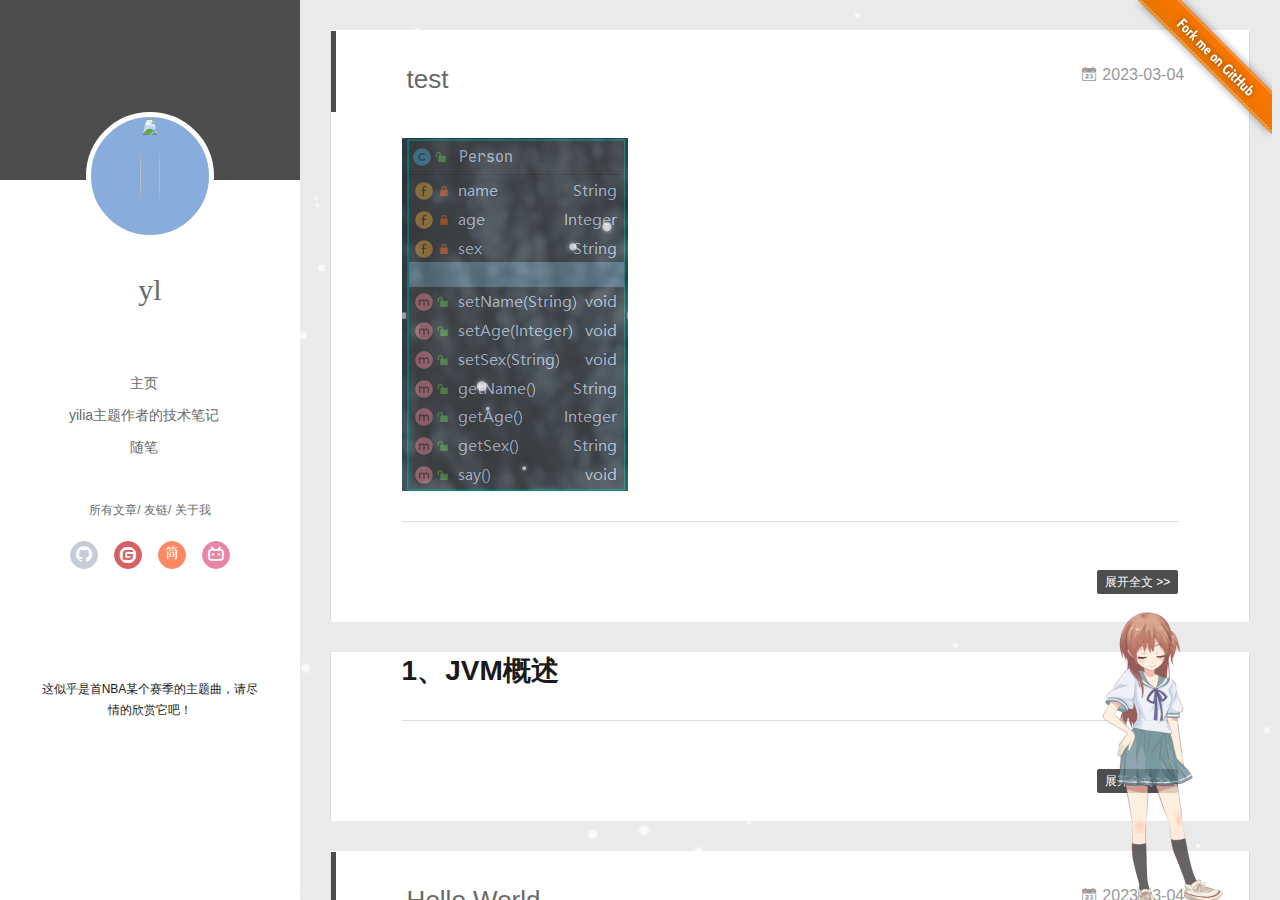
==== index.html @ 7892f83e "Site updated: 2023-03-05 17:44:36" ====
<!DOCTYPE html>
<html>
<head>
  <meta charset="utf-8">
  
  <meta name="renderer" content="webkit">
  <meta http-equiv="X-UA-Compatible" content="IE=edge" >
  <link rel="dns-prefetch" href="https://yl789.github.io">
  <title>yl的个人博客</title>
  <meta name="generator" content="hexo-theme-yilia-plus">
  <meta name="viewport" content="width=device-width, initial-scale=1, maximum-scale=1">
  
    
    <!-- <meta name="keywords" content="yl博客">
    <meta name="description" content=""> -->
  
  <meta property="og:type" content="website">
<meta property="og:title" content="yl的个人博客">
<meta property="og:url" content="https://yl789.github.io/index.html">
<meta property="og:site_name" content="yl的个人博客">
<meta property="og:locale" content="en_US">
<meta property="article:author" content="yl">
<meta property="article:tag" content="yl博客">
<meta name="twitter:card" content="summary">
  
    <link rel="alternative" href="/atom.xml" title="yl的个人博客" type="application/atom+xml">
  
  
    <link rel="icon" href="/favicon.ico">
  
  
    <link rel="apple-touch-icon" href="/apple-touch-icon-180x180.png">
  
  <link rel="stylesheet" type="text/css" href="/./main.a5fda8.css">
  <style type="text/css">
    
    #container.show {
      background: linear-gradient(200deg,#a0cfe4,#e8c37e);
    }
  </style>
  

  

  
    
 	  <script src="/lib/clickLove.js"></script>
  
  


  

</head>

<body>
  <div id="container" q-class="show:isCtnShow">
    <canvas id="anm-canvas" class="anm-canvas"></canvas>
    <div class="left-col" q-class="show:isShow">
      


<div class="overlay" style="background: #4d4d4d;"></div>
<div class="intrude-less">
	<header id="header" class="inner">
		<a href="/" class="profilepic">
			<img src="/img/head.jpg" class="js-avatar">
		</a>
		<hgroup>
			<h1 class="header-author"><a href="/">yl</a></h1>
		</hgroup>
		

		<nav class="header-menu">
			<ul>
			
				<li><a href="/" target="_blank">主页</a></li>
			
				<li><a href="https://zhousiwei.gitee.io/ibooks/" target="_blank">yilia主题作者的技术笔记</a></li>
			
				<li><a href="/tags/%E9%9A%8F%E7%AC%94/" target="_blank">随笔</a></li>
			
			</ul>
		</nav>
		<nav class="header-smart-menu">
			
				
					<a q-on="click: openSlider(e, 'innerArchive')" href="javascript:void(0)">所有文章</a>
				
			
				
					<a q-on="click: openSlider(e, 'friends')" href="javascript:void(0)">友链</a>
				
			
				
					<a q-on="click: openSlider(e, 'aboutme')" href="javascript:void(0)">关于我</a>
				
			
		</nav>
		<nav class="header-nav">
			<div class="social">
				
					
						<a class="github" href="https://github.com/yl789?tab=repositories" 
												title="GitHub" target="_blank"><i class="icon-github"></i></a>
					
				
					
						<a class="gitee" href="https://gitee.com/yllove123" 
												title="gitee" target="_blank"><i class="icon-gitee"></i></a>
					
				
					
						<a class="jianshu" href="#" 
												title="jianshu" target="_blank"><i class="icon-jianshu"></i></a>
					
				
					
						<a class="bilibili" href="https://www.bilibili.com/" 
												title="bilibili" target="_blank"><i class="icon-bilibili"></i></a>
					
				
			</div>
		
			
			
			
			
			<div>
				<iframe frameborder="no" border="0" marginwidth="0" marginheight="0" width="240" height="86" src="//music.163.com/outchain/player?type=2&id=1439774777&auto=1&height=66"></iframe>
			</div>
			
				
				<p style="font-size: 12px;">这似乎是首NBA某个赛季的主题曲，请尽情的欣赏它吧！<p>
			
		
		</nav>
	</header>		
</div>

    </div>
    <div class="mid-col" q-class="show:isShow,hide:isShow|isFalse">
      
      
      <a class="forkMe" style="position:absolute;z-index:999;top:0;right:0.5em;" 
        href="https://github.com/JoeyBling/hexo-theme-yilia-plus" target="_blank">
        <img src="/img/forkme.png"
          class="attachment-full size-full" alt="Fork me on GitHub" data-recalc-dims="1"></a>
      
      
<nav id="mobile-nav">
  	<div class="overlay js-overlay" style="background: #4d4d4d"></div>
	<div class="btnctn js-mobile-btnctn">
  		<div class="slider-trigger list" q-on="click: openSlider(e)"><i class="icon icon-sort"></i></div>
	</div>
	<div class="intrude-less">
		<header id="header" class="inner">
			<div class="profilepic">
				<a href="/">
					<img src="/img/head.jpg" class="js-avatar">
				</a>
			</div>
			<hgroup>
			  <h1 class="header-author js-header-author">yl</h1>
			</hgroup>
			
			
			
				
			
				
			
				
			
			
			
			<nav class="header-nav">
				<div class="social">
					
						
						<a class="github" target="_blank" 
							href="https://github.com/yl789?tab=repositories" title="GitHub"><i class="icon-github"></i></a>
						
					
						
						<a class="gitee" target="_blank" 
							href="https://gitee.com/yllove123" title="gitee"><i class="icon-gitee"></i></a>
						
					
						
						<a class="jianshu" target="_blank" 
							href="#" title="jianshu"><i class="icon-jianshu"></i></a>
						
					
						
						<a class="bilibili" target="_blank" 
							href="https://www.bilibili.com/" title="bilibili"><i class="icon-bilibili"></i></a>
						
					
				</div>
			</nav>

			<nav class="header-menu js-header-menu">
				<ul style="width: 70%">
				
				
					<li style="width: 33.333333333333336%"><a href="/">主页</a></li>
		        
					<li style="width: 33.333333333333336%"><a target="_blank" rel="noopener" href="https://zhousiwei.gitee.io/ibooks/">yilia主题作者的技术笔记</a></li>
		        
					<li style="width: 33.333333333333336%"><a href="/tags/%E9%9A%8F%E7%AC%94/">随笔</a></li>
		        
				</ul>
			</nav>
		</header>				
	</div>
	<div class="mobile-mask" style="display:none" q-show="isShow"></div>
</nav>

      <div id="wrapper" class="body-wrap">
        <div class="menu-l">
          <div class="canvas-wrap">
            <canvas data-colors="#eaeaea" data-sectionHeight="100" data-contentId="js-content" id="myCanvas1"
              class="anm-canvas"></canvas>
          </div>
          <div id="js-content" class="content-ll">
            

  
    <article id="post-test" class="article article-type-post  article-index" itemscope itemprop="blogPost">
  <div class="article-inner">
    
      <header class="article-header">
  
  
    <h1 itemprop="name">
	
	  <a class="article-title" href="/2023/03/04/test/" target="_blank">test</a>
  
    </h1>
  


  
  
<a href="/2023/03/04/test/" class="archive-article-date">
        <time datetime="2023-03-04T13:00:40.000Z" itemprop="datePublished"><i class="icon-calendar icon"></i>2023-03-04</time>
</a>

  
  
    

  
  </header>
  
  <div class="article-entry" itemprop="articleBody">
    
    <p><img src="/images/Snipaste_2023-03-04_19-38-53.png" alt="类图"></p>

    

    

    

  </div>
  <div class="article-info article-info-index">
    
    
    

    
    <p class="article-more-link">
      <a class="article-more-a" href="/2023/03/04/test/">展开全文 >></a>
    </p>
    

    
    <div class="clearfix"></div>
  </div>
  </div>
</article>

<aside class="wrap-side-operation">
    <div class="mod-side-operation">
        
        <div class="jump-container" id="js-jump-container" style="display:none;">
            <a href="javascript:void(0)" class="mod-side-operation__jump-to-top">
                <i class="icon-font icon-back"></i>
            </a>
            <div id="js-jump-plan-container" class="jump-plan-container" style="top: -11px;">
                <i class="icon-font icon-plane jump-plane"></i>
            </div>
        </div>
        
        
    </div>
</aside>




  
    <article id="post-JVM" class="article article-type-post  article-index" itemscope itemprop="blogPost">
  <div class="article-inner">
    
  <div class="article-entry" itemprop="articleBody">
    
    <h1 id="1、JVM概述"><a href="#1、JVM概述" class="headerlink" title="1、JVM概述"></a>1、JVM概述</h1>
    

    

    

  </div>
  <div class="article-info article-info-index">
    
    
    

    
    <p class="article-more-link">
      <a class="article-more-a" href="/2023/03/04/JVM/">展开全文 >></a>
    </p>
    

    
    <div class="clearfix"></div>
  </div>
  </div>
</article>

<aside class="wrap-side-operation">
    <div class="mod-side-operation">
        
        <div class="jump-container" id="js-jump-container" style="display:none;">
            <a href="javascript:void(0)" class="mod-side-operation__jump-to-top">
                <i class="icon-font icon-back"></i>
            </a>
            <div id="js-jump-plan-container" class="jump-plan-container" style="top: -11px;">
                <i class="icon-font icon-plane jump-plane"></i>
            </div>
        </div>
        
        
    </div>
</aside>




  
    <article id="post-hello-world" class="article article-type-post  article-index" itemscope itemprop="blogPost">
  <div class="article-inner">
    
      <header class="article-header">
  
  
    <h1 itemprop="name">
	
	  <a class="article-title" href="/2023/03/04/hello-world/" target="_blank">Hello World</a>
  
    </h1>
  


  
  
<a href="/2023/03/04/hello-world/" class="archive-article-date">
        <time datetime="2023-03-04T12:22:42.881Z" itemprop="datePublished"><i class="icon-calendar icon"></i>2023-03-04</time>
</a>

  
  
    

  
  </header>
  
  <div class="article-entry" itemprop="articleBody">
    
    <p>Welcome to <a target="_blank" rel="noopener" href="https://hexo.io/">Hexo</a>! This is your very first post. Check <a target="_blank" rel="noopener" href="https://hexo.io/docs/">documentation</a> for more info. If you get any problems when using Hexo, you can find the answer in <a target="_blank" rel="noopener" href="https://hexo.io/docs/troubleshooting.html">troubleshooting</a> or you can ask me on <a target="_blank" rel="noopener" href="https://github.com/hexojs/hexo/issues">GitHub</a>.</p>
<h2 id="Quick-Start"><a href="#Quick-Start" class="headerlink" title="Quick Start"></a>Quick Start</h2><h3 id="Create-a-new-post"><a href="#Create-a-new-post" class="headerlink" title="Create a new post"></a>Create a new post</h3><figure class="highlight bash"><table><tr><td class="gutter"><pre><span class="line">1</span><br></pre></td><td class="code"><pre><span class="line">$ hexo new <span class="string">&quot;My New Post&quot;</span></span><br></pre></td></tr></table></figure>

<p>More info: <a target="_blank" rel="noopener" href="https://hexo.io/docs/writing.html">Writing</a></p>
<h3 id="Run-server"><a href="#Run-server" class="headerlink" title="Run server"></a>Run server</h3><figure class="highlight bash"><table><tr><td class="gutter"><pre><span class="line">1</span><br></pre></td><td class="code"><pre><span class="line">$ hexo server</span><br></pre></td></tr></table></figure>

<p>More info: <a target="_blank" rel="noopener" href="https://hexo.io/docs/server.html">Server</a></p>
<h3 id="Generate-static-files"><a href="#Generate-static-files" class="headerlink" title="Generate static files"></a>Generate static files</h3><figure class="highlight bash"><table><tr><td class="gutter"><pre><span class="line">1</span><br></pre></td><td class="code"><pre><span class="line">$ hexo generate</span><br></pre></td></tr></table></figure>

<p>More info: <a target="_blank" rel="noopener" href="https://hexo.io/docs/generating.html">Generating</a></p>
<h3 id="Deploy-to-remote-sites"><a href="#Deploy-to-remote-sites" class="headerlink" title="Deploy to remote sites"></a>Deploy to remote sites</h3><figure class="highlight bash"><table><tr><td class="gutter"><pre><span class="line">1</span><br></pre></td><td class="code"><pre><span class="line">$ hexo deploy</span><br></pre></td></tr></table></figure>

<p>More info: <a target="_blank" rel="noopener" href="https://hexo.io/docs/one-command-deployment.html">Deployment</a></p>

    

    

    

  </div>
  <div class="article-info article-info-index">
    
    
    

    
    <p class="article-more-link">
      <a class="article-more-a" href="/2023/03/04/hello-world/">展开全文 >></a>
    </p>
    

    
    <div class="clearfix"></div>
  </div>
  </div>
</article>

<aside class="wrap-side-operation">
    <div class="mod-side-operation">
        
        <div class="jump-container" id="js-jump-container" style="display:none;">
            <a href="javascript:void(0)" class="mod-side-operation__jump-to-top">
                <i class="icon-font icon-back"></i>
            </a>
            <div id="js-jump-plan-container" class="jump-plan-container" style="top: -11px;">
                <i class="icon-font icon-plane jump-plane"></i>
            </div>
        </div>
        
        
    </div>
</aside>




  
    <article id="post-JavaDesignMode" class="article article-type-post  article-index" itemscope itemprop="blogPost">
  <div class="article-inner">
    
      <header class="article-header">
  
  
    <h1 itemprop="name">
	
	  <a class="article-title" href="/2023/03/04/JavaDesignMode/" target="_blank">Java设计模式</a>
  
    </h1>
  


  
  
<a href="/2023/03/04/JavaDesignMode/" class="archive-article-date">
        <time datetime="2023-03-03T16:00:00.000Z" itemprop="datePublished"><i class="icon-calendar icon"></i>2023-03-04</time>
</a>

  
  
    

  
  </header>
  
  <div class="article-entry" itemprop="articleBody">
    
    <h1 id="1、设计模式概述"><a href="#1、设计模式概述" class="headerlink" title="1、设计模式概述"></a>1、设计模式概述</h1><h2 id="1-1、软件设计模式的产生背景"><a href="#1-1、软件设计模式的产生背景" class="headerlink" title="1.1、软件设计模式的产生背景"></a>1.1、软件设计模式的产生背景</h2><p>“设计模式”最初并不是出现在软件设计中，而是被用于建筑领域的设计中。</p>
<p>1977年美国著名建筑大师、加利福尼亚大学伯克利分校环境结构中心主任克里斯托夫·亚历山大（Christopher Alexander）在他的著作《建筑模式语言：城镇、建筑、构造》中描述了一些常见的建筑设计问题，并提出了 253 种关于对城镇、邻里、住宅、花园和房间等进行设计的基本模式。</p>
<p>1990年软件工程界开始研讨设计模式的话题，后来召开了多次关于设计模式的研讨会。直到1995 年，艾瑞克·伽马（ErichGamma）、理査德·海尔姆（Richard Helm）、拉尔夫·约翰森（Ralph Johnson）、约翰·威利斯迪斯（John Vlissides）等 4 位作者合作出版了《设计模式：可复用面向对象软件的基础》一书，在此书中收录了 23 个设计模式，这是设计模式领域里程碑的事件，导致了软件设计模式的突破。这 4 位作者在软件开发领域里也以他们的“四人组”（Gang of Four，GoF）著称。</p>
<h2 id="1-2、软件设计模式的概念"><a href="#1-2、软件设计模式的概念" class="headerlink" title="1.2、软件设计模式的概念"></a>1.2、软件设计模式的概念</h2><p>软件设计模式（Software Design Pattern），又称设计模式，是一套被反复使用、多数人知晓的、经过分类编目的、代码设计经验的总结。它描述了在软件设计过程中的一些不断重复发生的问题，以及该问题的解决方案。也就是说，它是解决特定问题的一系列套路，是前辈们的代码设计经验的总结，具有一定的普遍性，可以反复使用。</p>
<h2 id="1-3、学习设计模式的必要性"><a href="#1-3、学习设计模式的必要性" class="headerlink" title="1.3、学习设计模式的必要性"></a>1.3、学习设计模式的必要性</h2><p>设计模式的本质是面向对象设计原则的实际运用，是对类的封装性、继承性和多态性以及类的关联关系和组合关系的充分理解。</p>
<p>正确使用设计模式具有以下优点:</p>
<ul>
<li>可以提高程序员的思维能力、编程能力和设计能力。</li>
<li>使程序设计更加标准化、代码编制更加工程化，使软件开发效率大大提高，从而缩短软件的开发周期。</li>
<li>使设计的代码可重用性高、可读性强、可靠性高、灵活性好、可维护性强。</li>
</ul>
<h2 id="1-4、设计模式分类"><a href="#1-4、设计模式分类" class="headerlink" title="1.4、设计模式分类"></a>1.4、设计模式分类</h2><ul>
<li><p><strong>创建型模式</strong><br>  用于描述“怎样创建对象”，它的主要特点是“将对象的创建与使用分离”。GoF（四人组）书中提供了单例、原型、工厂方法、抽象工厂、建造者等 5 种创建型模式。</p>
</li>
<li><p><strong>结构型模式</strong><br>  用于描述如何将类或对象按某种布局组成更大的结构，GoF（四人组）书中提供了代理、适配器、桥接、装饰、外观、享元、组合等 7 种结构型模式。</p>
</li>
<li><p><strong>行为型模式</strong><br>  用于描述类或对象之间怎样相互协作共同完成单个对象无法单独完成的任务，以及怎样分配职责。GoF（四人组）书中提供了模板方法、策略、命令、职责链、状态、观察者、中介者、迭代器、访问者、备忘录、解释器等 11 种行为型模式。</p>
</li>
</ul>
<h1 id="2、UML图"><a href="#2、UML图" class="headerlink" title="2、UML图"></a>2、UML图</h1><p>统一建模语言（Unified Modeling Language，UML）是用来设计软件的可视化建模语言。它的特点是简单、统一、图形化、能表达软件设计中的动态与静态信息。</p>
<p>UML 从目标系统的不同角度出发，定义了用例图、类图、对象图、状态图、活动图、时序图、协作图、构件图、部署图等 9 种图。</p>
<h2 id="2-1、类图概述"><a href="#2-1、类图概述" class="headerlink" title="2.1、类图概述"></a>2.1、类图概述</h2><p>类图(Class diagram)是显示了模型的静态结构，特别是模型中存在的类、类的内部结构以及它们与其他类的关系等。类图不显示暂时性的信息。类图是面向对象建模的主要组成部分。</p>
<h2 id="2-2、类图的作用"><a href="#2-2、类图的作用" class="headerlink" title="2.2、类图的作用"></a>2.2、类图的作用</h2><ul>
<li>在软件工程中，类图是一种静态的结构图，描述了系统的类的集合，类的属性和类之间的关系，可以简化了人们对系统的理解；</li>
<li>类图是系统分析和设计阶段的重要产物，是系统编码和测试的重要模型。</li>
</ul>
<h2 id="2-3、类图表示法"><a href="#2-3、类图表示法" class="headerlink" title="2.3、类图表示法"></a>2.3、类图表示法</h2><h3 id="2-3-1、类的表示方法"><a href="#2-3-1、类的表示方法" class="headerlink" title="2.3.1、类的表示方法"></a>2.3.1、类的表示方法</h3><p>在UML类图中，类使用包含类名、属性(field) 和方法(method) 且带有分割线的矩形来表示，比如下图表示一个Employee类，它包含name,age和address这3个属性，以及work()方法。</p>
<p><img src="/images/Snipaste_2023-03-04_19-38-53.png" alt="类图"></p>
<h1 id="4、创建者模式"><a href="#4、创建者模式" class="headerlink" title="4、创建者模式"></a>4、创建者模式</h1><figure class="highlight java"><table><tr><td class="gutter"><pre><span class="line">1</span><br><span class="line">2</span><br><span class="line">3</span><br><span class="line">4</span><br><span class="line">5</span><br><span class="line">6</span><br><span class="line">7</span><br></pre></td><td class="code"><pre><span class="line"><span class="keyword">public</span> <span class="keyword">class</span> <span class="title class_">Person</span> &#123;</span><br><span class="line">    <span class="keyword">private</span> String name;</span><br><span class="line">    <span class="keyword">private</span> Integer age;</span><br><span class="line">    <span class="keyword">public</span> <span class="keyword">void</span> <span class="title function_">say</span><span class="params">()</span>&#123;</span><br><span class="line">        System.out.println(<span class="string">&quot;人会说话&quot;</span>);</span><br><span class="line">    &#125;</span><br><span class="line">&#125;</span><br></pre></td></tr></table></figure>
<p><img src="/rr1c5bj5d.hn-bkt.clouddn.com/img/20230305171014.png"></p>
<h1 id="5、"><a href="#5、" class="headerlink" title="5、"></a>5、</h1><figure class="highlight java"><table><tr><td class="gutter"><pre><span class="line">1</span><br><span class="line">2</span><br><span class="line">3</span><br></pre></td><td class="code"><pre><span class="line"><span class="keyword">public</span> <span class="keyword">class</span> <span class="title class_">Student</span>&#123;</span><br><span class="line">    <span class="comment">// ss11111</span></span><br><span class="line">&#125;</span><br></pre></td></tr></table></figure>


    

    

    

  </div>
  <div class="article-info article-info-index">
    
    
	<div class="article-tag tagcloud">
		<i class="icon-price-tags icon"></i>
		<ul class="article-tag-list">
			 
        		<li class="article-tag-list-item">
        			<a href="javascript:void(0)" class="js-tag article-tag-list-link color2">Design Mode</a>
        		</li>
      		
		</ul>
	</div>

    
	<div class="article-category tagcloud">
		<i class="icon-book icon"></i>
		<ul class="article-tag-list">
			 
        		<li class="article-tag-list-item">
        			<a href="/categories/Java//" class="article-tag-list-link color5">Java</a>
        		</li>
      		
		</ul>
	</div>


    
    <p class="article-more-link">
      <a class="article-more-a" href="/2023/03/04/JavaDesignMode/">展开全文 >></a>
    </p>
    

    
    <div class="clearfix"></div>
  </div>
  </div>
</article>

<aside class="wrap-side-operation">
    <div class="mod-side-operation">
        
        <div class="jump-container" id="js-jump-container" style="display:none;">
            <a href="javascript:void(0)" class="mod-side-operation__jump-to-top">
                <i class="icon-font icon-back"></i>
            </a>
            <div id="js-jump-plan-container" class="jump-plan-container" style="top: -11px;">
                <i class="icon-font icon-plane jump-plane"></i>
            </div>
        </div>
        
        
    </div>
</aside>




  
    <article id="post-MarkdownStudy" class="article article-type-post  article-index" itemscope itemprop="blogPost">
  <div class="article-inner">
    
      <header class="article-header">
  
  
    <h1 itemprop="name">
	
	  <a class="article-title" href="/2023/03/04/MarkdownStudy/" target="_blank">Markdown学习</a>
  
    </h1>
  


  
  
<a href="/2023/03/04/MarkdownStudy/" class="archive-article-date">
        <time datetime="2023-03-03T16:00:00.000Z" itemprop="datePublished"><i class="icon-calendar icon"></i>2023-03-04</time>
</a>

  
  
    

  
  </header>
  
  <div class="article-entry" itemprop="articleBody">
    
    <h2 id="Markdown快速入门"><a href="#Markdown快速入门" class="headerlink" title="Markdown快速入门"></a>Markdown快速入门</h2><p>Markdown 是一种轻量级标记语言，创始人为约翰·格鲁伯（John Gruber）。 它允许人们使用易读易写的纯文本格式编写文档，然后转换成有效的 XHTML（或者HTML）文档。这种语言吸收了很多在电子邮件中已有的纯文本标记的特性。</p>
<h3 id="1、代码块"><a href="#1、代码块" class="headerlink" title="1、代码块"></a>1、代码块</h3><figure class="highlight java"><table><tr><td class="gutter"><pre><span class="line">1</span><br><span class="line">2</span><br></pre></td><td class="code"><pre><span class="line"><span class="number">1</span>、通过``` 加编程语言 名字可以生成该语言的编程环境，如```java可以生成Java的编程环境。</span><br><span class="line"><span class="number">2</span>、通过&#123;% codeblock lang:语言%&#125; 所执行的代码 &#123;%endcodeblock%&#125;</span><br></pre></td></tr></table></figure>
<h3 id="2、标题"><a href="#2、标题" class="headerlink" title="2、标题"></a>2、标题</h3><figure class="highlight java"><table><tr><td class="gutter"><pre><span class="line">1</span><br><span class="line">2</span><br><span class="line">3</span><br><span class="line">4</span><br><span class="line">5</span><br><span class="line">6</span><br><span class="line">7</span><br></pre></td><td class="code"><pre><span class="line"><span class="comment">// 标题语法</span></span><br><span class="line"># 一级标题</span><br><span class="line">## 二级标题</span><br><span class="line">### 三级标题</span><br><span class="line">#### 四级标题</span><br><span class="line">##### 五级标题</span><br><span class="line">###### 六级标题</span><br></pre></td></tr></table></figure>
<h3 id="3、字体"><a href="#3、字体" class="headerlink" title="3、字体"></a>3、字体</h3><figure class="highlight java"><table><tr><td class="gutter"><pre><span class="line">1</span><br><span class="line">2</span><br><span class="line">3</span><br><span class="line">4</span><br><span class="line">5</span><br><span class="line">6</span><br><span class="line">7</span><br><span class="line">8</span><br></pre></td><td class="code"><pre><span class="line"><span class="comment">// 加粗</span></span><br><span class="line">**要加粗的语言**</span><br><span class="line"><span class="comment">// 代码高亮显示</span></span><br><span class="line">==内容==</span><br><span class="line"><span class="comment">// 删除线</span></span><br><span class="line">~~被删除的文字~~</span><br><span class="line"><span class="comment">// 斜体</span></span><br><span class="line">*斜体*</span><br></pre></td></tr></table></figure>

<h3 id="4、引用"><a href="#4、引用" class="headerlink" title="4、引用"></a>4、引用</h3><figure class="highlight java"><table><tr><td class="gutter"><pre><span class="line">1</span><br><span class="line">2</span><br><span class="line">3</span><br><span class="line">4</span><br></pre></td><td class="code"><pre><span class="line"><span class="comment">// 引用名称</span></span><br><span class="line">&gt;作者：×××</span><br><span class="line">&gt;&gt;作者：×××</span><br><span class="line">&gt;&gt;&gt;作者：×××</span><br></pre></td></tr></table></figure>

<h3 id="5、分割线"><a href="#5、分割线" class="headerlink" title="5、分割线"></a>5、分割线</h3><figure class="highlight java"><table><tr><td class="gutter"><pre><span class="line">1</span><br><span class="line">2</span><br><span class="line">3</span><br><span class="line">4</span><br></pre></td><td class="code"><pre><span class="line"><span class="comment">// 分割线</span></span><br><span class="line">---</span><br><span class="line"><span class="comment">// 分割线2</span></span><br><span class="line">***</span><br></pre></td></tr></table></figure>

<h3 id="6、图片插入"><a href="#6、图片插入" class="headerlink" title="6、图片插入"></a>6、图片插入</h3><figure class="highlight java"><table><tr><td class="gutter"><pre><span class="line">1</span><br><span class="line">2</span><br></pre></td><td class="code"><pre><span class="line"><span class="comment">// 在线图片、本地图片</span></span><br><span class="line">![图片名字](图片路径)</span><br></pre></td></tr></table></figure>

<h3 id="7、超链接"><a href="#7、超链接" class="headerlink" title="7、超链接"></a>7、超链接</h3><figure class="highlight java"><table><tr><td class="gutter"><pre><span class="line">1</span><br><span class="line">2</span><br></pre></td><td class="code"><pre><span class="line"><span class="comment">// 超链接语法</span></span><br><span class="line">[超链接名字](超链接地址)</span><br></pre></td></tr></table></figure>

<h3 id="8、列表"><a href="#8、列表" class="headerlink" title="8、列表"></a>8、列表</h3><figure class="highlight java"><table><tr><td class="gutter"><pre><span class="line">1</span><br><span class="line">2</span><br><span class="line">3</span><br><span class="line">4</span><br><span class="line">5</span><br></pre></td><td class="code"><pre><span class="line"><span class="comment">// 无序列表</span></span><br><span class="line">- 目录<span class="number">1</span></span><br><span class="line">- 目录<span class="number">2</span></span><br><span class="line">- 目录<span class="number">3</span></span><br><span class="line"><span class="comment">// 1+.+名称</span></span><br></pre></td></tr></table></figure>

<h3 id="9、插入数学公式"><a href="#9、插入数学公式" class="headerlink" title="9、插入数学公式"></a>9、插入数学公式</h3><p>$\sqrt{2}$</p>

    

    

    

  </div>
  <div class="article-info article-info-index">
    
    
    

    
    <p class="article-more-link">
      <a class="article-more-a" href="/2023/03/04/MarkdownStudy/">展开全文 >></a>
    </p>
    

    
    <div class="clearfix"></div>
  </div>
  </div>
</article>

<aside class="wrap-side-operation">
    <div class="mod-side-operation">
        
        <div class="jump-container" id="js-jump-container" style="display:none;">
            <a href="javascript:void(0)" class="mod-side-operation__jump-to-top">
                <i class="icon-font icon-back"></i>
            </a>
            <div id="js-jump-plan-container" class="jump-plan-container" style="top: -11px;">
                <i class="icon-font icon-plane jump-plane"></i>
            </div>
        </div>
        
        
    </div>
</aside>




  
  


          </div>
        </div>
      </div>
      <footer id="footer">
  <div class="outer">
    <div id="footer-info">
    	<div class="footer-left">
    		&copy; 2022-2023 <a href="https://yl789.github.io/" target="_blank">yl</a>
    	</div>
      	<div class="footer-right">
			
			
      		GitHub:<a href="https://github.com/JoeyBling/hexo-theme-yilia-plus" target="_blank">hexo-theme-yilia-plus</a> by Litten
      	</div>
    </div>
  </div>
  
  
	<script src="/lib/busuanzi.pure.js"></script>
	
  
  
	
	<span id="busuanzi_container_site_pv" style="display:none">
		本站总访问量<span id="busuanzi_value_site_pv"></span>次	
	        <span class="post-meta-divider" >|</span>
	</span>
  	<span id="busuanzi_container_site_uv" style='display:none'>
  		本站访客数<span id="busuanzi_value_site_uv"></span>人
  	</span>
  
</footer>

    </div>
    <script>
	var yiliaConfig = {
		mathjax: true,
		isHome: true,
		isPost: false,
		isArchive: false,
		isTag: false,
		isCategory: false,
		open_in_new: true,
		toc_hide_index: true,
		root: "/",
		innerArchive: true,
		showTags: true
	}
</script>

<script>!function(r){function e(t){if(i[t])return i[t].exports;var n=i[t]={exports:{},id:t,loaded:!1};return r[t].call(n.exports,n,n.exports,e),n.loaded=!0,n.exports}var i={};e.m=r,e.c=i,e.p="./",e(0)}([function(t,n,r){r(208),t.exports=r(205)},function(t,n,r){var d=r(3),y=r(46),g=r(26),b=r(27),x=r(47),m="prototype",S=function(t,n,r){var e,i,o,u,c=t&S.F,f=t&S.G,a=t&S.S,s=t&S.P,l=t&S.B,h=f?d:a?d[n]||(d[n]={}):(d[n]||{})[m],v=f?y:y[n]||(y[n]={}),p=v[m]||(v[m]={});for(e in f&&(r=n),r)o=((i=!c&&h&&void 0!==h[e])?h:r)[e],u=l&&i?x(o,d):s&&"function"==typeof o?x(Function.call,o):o,h&&b(h,e,o,t&S.U),v[e]!=o&&g(v,e,u),s&&p[e]!=o&&(p[e]=o)};d.core=y,S.F=1,S.G=2,S.S=4,S.P=8,S.B=16,S.W=32,S.U=64,S.R=128,t.exports=S},function(t,n,r){var e=r(5);t.exports=function(t){if(!e(t))throw TypeError(t+" is not an object!");return t}},function(t,n){var r=t.exports="undefined"!=typeof window&&window.Math==Math?window:"undefined"!=typeof self&&self.Math==Math?self:Function("return this")();"number"==typeof __g&&(__g=r)},function(t,n){t.exports=function(t){try{return!!t()}catch(t){return!0}}},function(t,n){t.exports=function(t){return"object"==typeof t?null!==t:"function"==typeof t}},function(t,n){var r=t.exports="undefined"!=typeof window&&window.Math==Math?window:"undefined"!=typeof self&&self.Math==Math?self:Function("return this")();"number"==typeof __g&&(__g=r)},function(t,n,r){var e=r(118)("wks"),i=r(79),o=r(3).Symbol,u="function"==typeof o;(t.exports=function(t){return e[t]||(e[t]=u&&o[t]||(u?o:i)("Symbol."+t))}).store=e},function(t,n,r){var e=r(49),i=Math.min;t.exports=function(t){return 0<t?i(e(t),9007199254740991):0}},function(t,n){var r={}.hasOwnProperty;t.exports=function(t,n){return r.call(t,n)}},function(t,n,r){t.exports=!r(4)(function(){return 7!=Object.defineProperty({},"a",{get:function(){return 7}}).a})},function(t,n,r){var e=r(2),i=r(174),o=r(53),u=Object.defineProperty;n.f=r(10)?Object.defineProperty:function(t,n,r){if(e(t),n=o(n,!0),e(r),i)try{return u(t,n,r)}catch(t){}if("get"in r||"set"in r)throw TypeError("Accessors not supported!");return"value"in r&&(t[n]=r.value),t}},function(t,n,r){t.exports=!r(20)(function(){return 7!=Object.defineProperty({},"a",{get:function(){return 7}}).a})},function(t,n,r){var e=r(14),i=r(24);t.exports=r(12)?function(t,n,r){return e.f(t,n,i(1,r))}:function(t,n,r){return t[n]=r,t}},function(t,n,r){var e=r(22),i=r(60),o=r(42),u=Object.defineProperty;n.f=r(12)?Object.defineProperty:function(t,n,r){if(e(t),n=o(n,!0),e(r),i)try{return u(t,n,r)}catch(t){}if("get"in r||"set"in r)throw TypeError("Accessors not supported!");return"value"in r&&(t[n]=r.value),t}},function(t,n,r){var e=r(96),i=r(34);t.exports=function(t){return e(i(t))}},function(t,n,r){var e=r(40)("wks"),i=r(25),o=r(6).Symbol,u="function"==typeof o;(t.exports=function(t){return e[t]||(e[t]=u&&o[t]||(u?o:i)("Symbol."+t))}).store=e},function(t,n,r){var e=r(51);t.exports=function(t){return Object(e(t))}},function(t,n){t.exports=function(t){return"object"==typeof t?null!==t:"function"==typeof t}},function(t,n){var r=t.exports={version:"2.6.9"};"number"==typeof __e&&(__e=r)},function(t,n){t.exports=function(t){try{return!!t()}catch(t){return!0}}},function(t,n){t.exports=function(t){if("function"!=typeof t)throw TypeError(t+" is not a function!");return t}},function(t,n,r){var e=r(18);t.exports=function(t){if(!e(t))throw TypeError(t+" is not an object!");return t}},function(t,n){t.exports=!0},function(t,n){t.exports=function(t,n){return{enumerable:!(1&t),configurable:!(2&t),writable:!(4&t),value:n}}},function(t,n){var r=0,e=Math.random();t.exports=function(t){return"Symbol(".concat(void 0===t?"":t,")_",(++r+e).toString(36))}},function(t,n,r){var e=r(11),i=r(75);t.exports=r(10)?function(t,n,r){return e.f(t,n,i(1,r))}:function(t,n,r){return t[n]=r,t}},function(t,n,r){var o=r(3),u=r(26),c=r(30),f=r(79)("src"),e=r(219),i="toString",a=(""+e).split(i);r(46).inspectSource=function(t){return e.call(t)},(t.exports=function(t,n,r,e){var i="function"==typeof r;i&&(c(r,"name")||u(r,"name",n)),t[n]!==r&&(i&&(c(r,f)||u(r,f,t[n]?""+t[n]:a.join(String(n)))),t===o?t[n]=r:e?t[n]?t[n]=r:u(t,n,r):(delete t[n],u(t,n,r)))})(Function.prototype,i,function(){return"function"==typeof this&&this[f]||e.call(this)})},function(t,n,r){var e=r(1),i=r(4),u=r(51),c=/"/g,o=function(t,n,r,e){var i=String(u(t)),o="<"+n;return""!==r&&(o+=" "+r+'="'+String(e).replace(c,"&quot;")+'"'),o+">"+i+"</"+n+">"};t.exports=function(n,t){var r={};r[n]=t(o),e(e.P+e.F*i(function(){var t=""[n]('"');return t!==t.toLowerCase()||3<t.split('"').length}),"String",r)}},function(t,n,r){var e=r(65),i=r(35);t.exports=Object.keys||function(t){return e(t,i)}},function(t,n){var r={}.hasOwnProperty;t.exports=function(t,n){return r.call(t,n)}},function(t,n,r){var e=r(117),i=r(75),o=r(33),u=r(53),c=r(30),f=r(174),a=Object.getOwnPropertyDescriptor;n.f=r(10)?a:function(t,n){if(t=o(t),n=u(n,!0),f)try{return a(t,n)}catch(t){}if(c(t,n))return i(!e.f.call(t,n),t[n])}},function(t,n,r){var e=r(30),i=r(17),o=r(154)("IE_PROTO"),u=Object.prototype;t.exports=Object.getPrototypeOf||function(t){return t=i(t),e(t,o)?t[o]:"function"==typeof t.constructor&&t instanceof t.constructor?t.constructor.prototype:t instanceof Object?u:null}},function(t,n,r){var e=r(116),i=r(51);t.exports=function(t){return e(i(t))}},function(t,n){t.exports=function(t){if(null==t)throw TypeError("Can't call method on  "+t);return t}},function(t,n){t.exports="constructor,hasOwnProperty,isPrototypeOf,propertyIsEnumerable,toLocaleString,toString,valueOf".split(",")},function(t,n){t.exports={}},function(t,n){n.f={}.propertyIsEnumerable},function(t,n,r){var e=r(14).f,i=r(9),o=r(16)("toStringTag");t.exports=function(t,n,r){t&&!i(t=r?t:t.prototype,o)&&e(t,o,{configurable:!0,value:n})}},function(t,n,r){var e=r(40)("keys"),i=r(25);t.exports=function(t){return e[t]||(e[t]=i(t))}},function(t,n,r){var e=r(19),i=r(6),o="__core-js_shared__",u=i[o]||(i[o]={});(t.exports=function(t,n){return u[t]||(u[t]=void 0!==n?n:{})})("versions",[]).push({version:e.version,mode:r(23)?"pure":"global",copyright:"© 2019 Denis Pushkarev (zloirock.ru)"})},function(t,n){var r=Math.ceil,e=Math.floor;t.exports=function(t){return isNaN(t=+t)?0:(0<t?e:r)(t)}},function(t,n,r){var i=r(18);t.exports=function(t,n){if(!i(t))return t;var r,e;if(n&&"function"==typeof(r=t.toString)&&!i(e=r.call(t)))return e;if("function"==typeof(r=t.valueOf)&&!i(e=r.call(t)))return e;if(!n&&"function"==typeof(r=t.toString)&&!i(e=r.call(t)))return e;throw TypeError("Can't convert object to primitive value")}},function(t,n,r){var e=r(6),i=r(19),o=r(23),u=r(44),c=r(14).f;t.exports=function(t){var n=i.Symbol||(i.Symbol=o?{}:e.Symbol||{});"_"==t.charAt(0)||t in n||c(n,t,{value:u.f(t)})}},function(t,n,r){n.f=r(16)},function(t,n){var r={}.toString;t.exports=function(t){return r.call(t).slice(8,-1)}},function(t,n){var r=t.exports={version:"2.6.9"};"number"==typeof __e&&(__e=r)},function(t,n,r){var o=r(21);t.exports=function(e,i,t){if(o(e),void 0===i)return e;switch(t){case 1:return function(t){return e.call(i,t)};case 2:return function(t,n){return e.call(i,t,n)};case 3:return function(t,n,r){return e.call(i,t,n,r)}}return function(){return e.apply(i,arguments)}}},function(t,n,r){"use strict";var e=r(4);t.exports=function(t,n){return!!t&&e(function(){n?t.call(null,function(){},1):t.call(null)})}},function(t,n){var r=Math.ceil,e=Math.floor;t.exports=function(t){return isNaN(t=+t)?0:(0<t?e:r)(t)}},function(t,n,r){var x=r(47),m=r(116),S=r(17),w=r(8),e=r(138);t.exports=function(l,t){var h=1==l,v=2==l,p=3==l,d=4==l,y=6==l,g=5==l||y,b=t||e;return function(t,n,r){for(var e,i,o=S(t),u=m(o),c=x(n,r,3),f=w(u.length),a=0,s=h?b(t,f):v?b(t,0):void 0;a<f;a++)if((g||a in u)&&(i=c(e=u[a],a,o),l))if(h)s[a]=i;else if(i)switch(l){case 3:return!0;case 5:return e;case 6:return a;case 2:s.push(e)}else if(d)return!1;return y?-1:p||d?d:s}}},function(t,n){t.exports=function(t){if(null==t)throw TypeError("Can't call method on  "+t);return t}},function(t,n,r){var i=r(1),o=r(46),u=r(4);t.exports=function(t,n){var r=(o.Object||{})[t]||Object[t],e={};e[t]=n(r),i(i.S+i.F*u(function(){r(1)}),"Object",e)}},function(t,n,r){var i=r(5);t.exports=function(t,n){if(!i(t))return t;var r,e;if(n&&"function"==typeof(r=t.toString)&&!i(e=r.call(t)))return e;if("function"==typeof(r=t.valueOf)&&!i(e=r.call(t)))return e;if(!n&&"function"==typeof(r=t.toString)&&!i(e=r.call(t)))return e;throw TypeError("Can't convert object to primitive value")}},function(t,n,r){var d=r(6),y=r(19),g=r(93),b=r(13),x=r(9),m="prototype",S=function(t,n,r){var e,i,o,u=t&S.F,c=t&S.G,f=t&S.S,a=t&S.P,s=t&S.B,l=t&S.W,h=c?y:y[n]||(y[n]={}),v=h[m],p=c?d:f?d[n]:(d[n]||{})[m];for(e in c&&(r=n),r)(i=!u&&p&&void 0!==p[e])&&x(h,e)||(o=i?p[e]:r[e],h[e]=c&&"function"!=typeof p[e]?r[e]:s&&i?g(o,d):l&&p[e]==o?function(e){var t=function(t,n,r){if(this instanceof e){switch(arguments.length){case 0:return new e;case 1:return new e(t);case 2:return new e(t,n)}return new e(t,n,r)}return e.apply(this,arguments)};return t[m]=e[m],t}(o):a&&"function"==typeof o?g(Function.call,o):o,a&&((h.virtual||(h.virtual={}))[e]=o,t&S.R&&v&&!v[e]&&b(v,e,o)))};S.F=1,S.G=2,S.S=4,S.P=8,S.B=16,S.W=32,S.U=64,S.R=128,t.exports=S},function(t,n,r){var e=r(34);t.exports=function(t){return Object(e(t))}},function(t,n,r){var o=r(196),e=r(1),i=r(118)("metadata"),u=i.store||(i.store=new(r(200))),c=function(t,n,r){var e=u.get(t);if(!e){if(!r)return;u.set(t,e=new o)}var i=e.get(n);if(!i){if(!r)return;e.set(n,i=new o)}return i};t.exports={store:u,map:c,has:function(t,n,r){var e=c(n,r,!1);return void 0!==e&&e.has(t)},get:function(t,n,r){var e=c(n,r,!1);return void 0===e?void 0:e.get(t)},set:function(t,n,r,e){c(r,e,!0).set(t,n)},keys:function(t,n){var r=c(t,n,!1),e=[];return r&&r.forEach(function(t,n){e.push(n)}),e},key:function(t){return void 0===t||"symbol"==typeof t?t:String(t)},exp:function(t){e(e.S,"Reflect",t)}}},function(t,n,r){"use strict";if(r(10)){var g=r(68),b=r(3),x=r(4),m=r(1),S=r(132),e=r(159),h=r(47),w=r(70),i=r(75),_=r(26),o=r(76),u=r(49),O=r(8),E=r(194),c=r(78),f=r(53),a=r(30),M=r(81),P=r(5),v=r(17),p=r(145),j=r(72),F=r(32),A=r(73).f,d=r(161),s=r(79),l=r(7),y=r(50),I=r(120),L=r(119),N=r(162),T=r(82),k=r(125),R=r(77),C=r(137),D=r(166),G=r(11),W=r(31),U=G.f,V=W.f,B=b.RangeError,q=b.TypeError,z=b.Uint8Array,K="ArrayBuffer",H="Shared"+K,J="BYTES_PER_ELEMENT",$="prototype",Y=Array[$],X=e.ArrayBuffer,Q=e.DataView,Z=y(0),tt=y(2),nt=y(3),rt=y(4),et=y(5),it=y(6),ot=I(!0),ut=I(!1),ct=N.values,ft=N.keys,at=N.entries,st=Y.lastIndexOf,lt=Y.reduce,ht=Y.reduceRight,vt=Y.join,pt=Y.sort,dt=Y.slice,yt=Y.toString,gt=Y.toLocaleString,bt=l("iterator"),xt=l("toStringTag"),mt=s("typed_constructor"),St=s("def_constructor"),wt=S.CONSTR,_t=S.TYPED,Ot=S.VIEW,Et="Wrong length!",Mt=y(1,function(t,n){return It(L(t,t[St]),n)}),Pt=x(function(){return 1===new z(new Uint16Array([1]).buffer)[0]}),jt=!!z&&!!z[$].set&&x(function(){new z(1).set({})}),Ft=function(t,n){var r=u(t);if(r<0||r%n)throw B("Wrong offset!");return r},At=function(t){if(P(t)&&_t in t)return t;throw q(t+" is not a typed array!")},It=function(t,n){if(!(P(t)&&mt in t))throw q("It is not a typed array constructor!");return new t(n)},Lt=function(t,n){return Nt(L(t,t[St]),n)},Nt=function(t,n){for(var r=0,e=n.length,i=It(t,e);r<e;)i[r]=n[r++];return i},Tt=function(t,n,r){U(t,n,{get:function(){return this._d[r]}})},kt=function(t){var n,r,e,i,o,u,c=v(t),f=arguments.length,a=1<f?arguments[1]:void 0,s=void 0!==a,l=d(c);if(null!=l&&!p(l)){for(u=l.call(c),e=[],n=0;!(o=u.next()).done;n++)e.push(o.value);c=e}for(s&&2<f&&(a=h(a,arguments[2],2)),n=0,r=O(c.length),i=It(this,r);n<r;n++)i[n]=s?a(c[n],n):c[n];return i},Rt=function(){for(var t=0,n=arguments.length,r=It(this,n);t<n;)r[t]=arguments[t++];return r},Ct=!!z&&x(function(){gt.call(new z(1))}),Dt=function(){return gt.apply(Ct?dt.call(At(this)):At(this),arguments)},Gt={copyWithin:function(t,n){return D.call(At(this),t,n,2<arguments.length?arguments[2]:void 0)},every:function(t){return rt(At(this),t,1<arguments.length?arguments[1]:void 0)},fill:function(t){return C.apply(At(this),arguments)},filter:function(t){return Lt(this,tt(At(this),t,1<arguments.length?arguments[1]:void 0))},find:function(t){return et(At(this),t,1<arguments.length?arguments[1]:void 0)},findIndex:function(t){return it(At(this),t,1<arguments.length?arguments[1]:void 0)},forEach:function(t){Z(At(this),t,1<arguments.length?arguments[1]:void 0)},indexOf:function(t){return ut(At(this),t,1<arguments.length?arguments[1]:void 0)},includes:function(t){return ot(At(this),t,1<arguments.length?arguments[1]:void 0)},join:function(t){return vt.apply(At(this),arguments)},lastIndexOf:function(t){return st.apply(At(this),arguments)},map:function(t){return Mt(At(this),t,1<arguments.length?arguments[1]:void 0)},reduce:function(t){return lt.apply(At(this),arguments)},reduceRight:function(t){return ht.apply(At(this),arguments)},reverse:function(){for(var t,n=this,r=At(n).length,e=Math.floor(r/2),i=0;i<e;)t=n[i],n[i++]=n[--r],n[r]=t;return n},some:function(t){return nt(At(this),t,1<arguments.length?arguments[1]:void 0)},sort:function(t){return pt.call(At(this),t)},subarray:function(t,n){var r=At(this),e=r.length,i=c(t,e);return new(L(r,r[St]))(r.buffer,r.byteOffset+i*r.BYTES_PER_ELEMENT,O((void 0===n?e:c(n,e))-i))}},Wt=function(t,n){return Lt(this,dt.call(At(this),t,n))},Ut=function(t){At(this);var n=Ft(arguments[1],1),r=this.length,e=v(t),i=O(e.length),o=0;if(r<i+n)throw B(Et);for(;o<i;)this[n+o]=e[o++]},Vt={entries:function(){return at.call(At(this))},keys:function(){return ft.call(At(this))},values:function(){return ct.call(At(this))}},Bt=function(t,n){return P(t)&&t[_t]&&"symbol"!=typeof n&&n in t&&String(+n)==String(n)},qt=function(t,n){return Bt(t,n=f(n,!0))?i(2,t[n]):V(t,n)},zt=function(t,n,r){return!(Bt(t,n=f(n,!0))&&P(r)&&a(r,"value"))||a(r,"get")||a(r,"set")||r.configurable||a(r,"writable")&&!r.writable||a(r,"enumerable")&&!r.enumerable?U(t,n,r):(t[n]=r.value,t)};wt||(W.f=qt,G.f=zt),m(m.S+m.F*!wt,"Object",{getOwnPropertyDescriptor:qt,defineProperty:zt}),x(function(){yt.call({})})&&(yt=gt=function(){return vt.call(this)});var Kt=o({},Gt);o(Kt,Vt),_(Kt,bt,Vt.values),o(Kt,{slice:Wt,set:Ut,constructor:function(){},toString:yt,toLocaleString:Dt}),Tt(Kt,"buffer","b"),Tt(Kt,"byteOffset","o"),Tt(Kt,"byteLength","l"),Tt(Kt,"length","e"),U(Kt,xt,{get:function(){return this[_t]}}),t.exports=function(t,l,n,o){var h=t+((o=!!o)?"Clamped":"")+"Array",r="get"+t,u="set"+t,v=b[h],c=v||{},e=v&&F(v),i=!v||!S.ABV,f={},a=v&&v[$],p=function(t,i){U(t,i,{get:function(){return t=i,(n=this._d).v[r](t*l+n.o,Pt);var t,n},set:function(t){return n=i,r=t,e=this._d,o&&(r=(r=Math.round(r))<0?0:255<r?255:255&r),void e.v[u](n*l+e.o,r,Pt);var n,r,e},enumerable:!0})};i?(v=n(function(t,n,r,e){w(t,v,h,"_d");var i,o,u,c,f=0,a=0;if(P(n)){if(!(n instanceof X||(c=M(n))==K||c==H))return _t in n?Nt(v,n):kt.call(v,n);i=n,a=Ft(r,l);var s=n.byteLength;if(void 0===e){if(s%l)throw B(Et);if((o=s-a)<0)throw B(Et)}else if(s<(o=O(e)*l)+a)throw B(Et);u=o/l}else u=E(n),i=new X(o=u*l);for(_(t,"_d",{b:i,o:a,l:o,e:u,v:new Q(i)});f<u;)p(t,f++)}),a=v[$]=j(Kt),_(a,"constructor",v)):x(function(){v(1)})&&x(function(){new v(-1)})&&k(function(t){new v,new v(null),new v(1.5),new v(t)},!0)||(v=n(function(t,n,r,e){var i;return w(t,v,h),P(n)?n instanceof X||(i=M(n))==K||i==H?void 0!==e?new c(n,Ft(r,l),e):void 0!==r?new c(n,Ft(r,l)):new c(n):_t in n?Nt(v,n):kt.call(v,n):new c(E(n))}),Z(e!==Function.prototype?A(c).concat(A(e)):A(c),function(t){t in v||_(v,t,c[t])}),v[$]=a,g||(a.constructor=v));var s=a[bt],d=!!s&&("values"==s.name||null==s.name),y=Vt.values;_(v,mt,!0),_(a,_t,h),_(a,Ot,!0),_(a,St,v),(o?new v(1)[xt]==h:xt in a)||U(a,xt,{get:function(){return h}}),f[h]=v,m(m.G+m.W+m.F*(v!=c),f),m(m.S,h,{BYTES_PER_ELEMENT:l}),m(m.S+m.F*x(function(){c.of.call(v,1)}),h,{from:kt,of:Rt}),J in a||_(a,J,l),m(m.P,h,Gt),R(h),m(m.P+m.F*jt,h,{set:Ut}),m(m.P+m.F*!d,h,Vt),g||a.toString==yt||(a.toString=yt),m(m.P+m.F*x(function(){new v(1).slice()}),h,{slice:Wt}),m(m.P+m.F*(x(function(){return[1,2].toLocaleString()!=new v([1,2]).toLocaleString()})||!x(function(){a.toLocaleString.call([1,2])})),h,{toLocaleString:Dt}),T[h]=d?s:y,g||d||_(a,bt,y)}}else t.exports=function(){}},function(t,n){var r={}.toString;t.exports=function(t){return r.call(t).slice(8,-1)}},function(t,n,r){var e=r(18),i=r(6).document,o=e(i)&&e(i.createElement);t.exports=function(t){return o?i.createElement(t):{}}},function(t,n,r){t.exports=!r(12)&&!r(20)(function(){return 7!=Object.defineProperty(r(59)("div"),"a",{get:function(){return 7}}).a})},function(t,n,r){"use strict";var x=r(23),m=r(54),S=r(66),w=r(13),_=r(36),O=r(98),E=r(38),M=r(104),P=r(16)("iterator"),j=!([].keys&&"next"in[].keys()),F="values",A=function(){return this};t.exports=function(t,n,r,e,i,o,u){O(r,n,e);var c,f,a,s=function(t){if(!j&&t in p)return p[t];switch(t){case"keys":case F:return function(){return new r(this,t)}}return function(){return new r(this,t)}},l=n+" Iterator",h=i==F,v=!1,p=t.prototype,d=p[P]||p["@@iterator"]||i&&p[i],y=d||s(i),g=i?h?s("entries"):y:void 0,b="Array"==n&&p.entries||d;if(b&&((a=M(b.call(new t)))!==Object.prototype&&a.next&&(E(a,l,!0),x||"function"==typeof a[P]||w(a,P,A))),h&&d&&d.name!==F&&(v=!0,y=function(){return d.call(this)}),x&&!u||!j&&!v&&p[P]||w(p,P,y),_[n]=y,_[l]=A,i)if(c={values:h?y:s(F),keys:o?y:s("keys"),entries:g},u)for(f in c)f in p||S(p,f,c[f]);else m(m.P+m.F*(j||v),n,c);return c}},function(t,n,e){var i=e(22),o=e(101),u=e(35),c=e(39)("IE_PROTO"),f=function(){},a="prototype",s=function(){var t,n=e(59)("iframe"),r=u.length;for(n.style.display="none",e(95).appendChild(n),n.src="javascript:",(t=n.contentWindow.document).open(),t.write("<script>document.F=Object<\/script>"),t.close(),s=t.F;r--;)delete s[a][u[r]];return s()};t.exports=Object.create||function(t,n){var r;return null!==t?(f[a]=i(t),r=new f,f[a]=null,r[c]=t):r=s(),void 0===n?r:o(r,n)}},function(t,n,r){var e=r(65),i=r(35).concat("length","prototype");n.f=Object.getOwnPropertyNames||function(t){return e(t,i)}},function(t,n){n.f=Object.getOwnPropertySymbols},function(t,n,r){var u=r(9),c=r(15),f=r(92)(!1),a=r(39)("IE_PROTO");t.exports=function(t,n){var r,e=c(t),i=0,o=[];for(r in e)r!=a&&u(e,r)&&o.push(r);for(;n.length>i;)u(e,r=n[i++])&&(~f(o,r)||o.push(r));return o}},function(t,n,r){t.exports=r(13)},function(t,n,r){var e=r(7)("unscopables"),i=Array.prototype;null==i[e]&&r(26)(i,e,{}),t.exports=function(t){i[e][t]=!0}},function(t,n){t.exports=!1},function(t,n,r){var e=r(79)("meta"),i=r(5),o=r(30),u=r(11).f,c=0,f=Object.isExtensible||function(){return!0},a=!r(4)(function(){return f(Object.preventExtensions({}))}),s=function(t){u(t,e,{value:{i:"O"+ ++c,w:{}}})},l=t.exports={KEY:e,NEED:!1,fastKey:function(t,n){if(!i(t))return"symbol"==typeof t?t:("string"==typeof t?"S":"P")+t;if(!o(t,e)){if(!f(t))return"F";if(!n)return"E";s(t)}return t[e].i},getWeak:function(t,n){if(!o(t,e)){if(!f(t))return!0;if(!n)return!1;s(t)}return t[e].w},onFreeze:function(t){return a&&l.NEED&&f(t)&&!o(t,e)&&s(t),t}}},function(t,n){t.exports=function(t,n,r,e){if(!(t instanceof n)||void 0!==e&&e in t)throw TypeError(r+": incorrect invocation!");return t}},function(t,n,r){var h=r(47),v=r(177),p=r(145),d=r(2),y=r(8),g=r(161),b={},x={};(n=t.exports=function(t,n,r,e,i){var o,u,c,f,a=i?function(){return t}:g(t),s=h(r,e,n?2:1),l=0;if("function"!=typeof a)throw TypeError(t+" is not iterable!");if(p(a)){for(o=y(t.length);l<o;l++)if((f=n?s(d(u=t[l])[0],u[1]):s(t[l]))===b||f===x)return f}else for(c=a.call(t);!(u=c.next()).done;)if((f=v(c,s,u.value,n))===b||f===x)return f}).BREAK=b,n.RETURN=x},function(t,n,e){var i=e(2),o=e(183),u=e(141),c=e(154)("IE_PROTO"),f=function(){},a="prototype",s=function(){var t,n=e(140)("iframe"),r=u.length;for(n.style.display="none",e(143).appendChild(n),n.src="javascript:",(t=n.contentWindow.document).open(),t.write("<script>document.F=Object<\/script>"),t.close(),s=t.F;r--;)delete s[a][u[r]];return s()};t.exports=Object.create||function(t,n){var r;return null!==t?(f[a]=i(t),r=new f,f[a]=null,r[c]=t):r=s(),void 0===n?r:o(r,n)}},function(t,n,r){var e=r(185),i=r(141).concat("length","prototype");n.f=Object.getOwnPropertyNames||function(t){return e(t,i)}},function(t,n,r){var e=r(185),i=r(141);t.exports=Object.keys||function(t){return e(t,i)}},function(t,n){t.exports=function(t,n){return{enumerable:!(1&t),configurable:!(2&t),writable:!(4&t),value:n}}},function(t,n,r){var i=r(27);t.exports=function(t,n,r){for(var e in n)i(t,e,n[e],r);return t}},function(t,n,r){"use strict";var e=r(3),i=r(11),o=r(10),u=r(7)("species");t.exports=function(t){var n=e[t];o&&n&&!n[u]&&i.f(n,u,{configurable:!0,get:function(){return this}})}},function(t,n,r){var e=r(49),i=Math.max,o=Math.min;t.exports=function(t,n){return(t=e(t))<0?i(t+n,0):o(t,n)}},function(t,n){var r=0,e=Math.random();t.exports=function(t){return"Symbol(".concat(void 0===t?"":t,")_",(++r+e).toString(36))}},function(t,n,r){var e=r(5);t.exports=function(t,n){if(!e(t)||t._t!==n)throw TypeError("Incompatible receiver, "+n+" required!");return t}},function(t,n,r){var i=r(45),o=r(7)("toStringTag"),u="Arguments"==i(function(){return arguments}());t.exports=function(t){var n,r,e;return void 0===t?"Undefined":null===t?"Null":"string"==typeof(r=function(t,n){try{return t[n]}catch(t){}}(n=Object(t),o))?r:u?i(n):"Object"==(e=i(n))&&"function"==typeof n.callee?"Arguments":e}},function(t,n){t.exports={}},function(t,n,r){var e=r(11).f,i=r(30),o=r(7)("toStringTag");t.exports=function(t,n,r){t&&!i(t=r?t:t.prototype,o)&&e(t,o,{configurable:!0,value:n})}},function(t,n,r){var u=r(1),e=r(51),c=r(4),f=r(157),i="["+f+"]",o=RegExp("^"+i+i+"*"),a=RegExp(i+i+"*$"),s=function(t,n,r){var e={},i=c(function(){return!!f[t]()||"​"!="​"[t]()}),o=e[t]=i?n(l):f[t];r&&(e[r]=o),u(u.P+u.F*i,"String",e)},l=s.trim=function(t,n){return t=String(e(t)),1&n&&(t=t.replace(o,"")),2&n&&(t=t.replace(a,"")),t};t.exports=s},function(t,n,r){t.exports={default:r(88),__esModule:!0}},function(t,n,r){t.exports={default:r(89),__esModule:!0}},function(t,n,r){"use strict";function e(t){return t&&t.__esModule?t:{default:t}}n.__esModule=!0;var i=e(r(86)),o=e(r(85)),u="function"==typeof o.default&&"symbol"==typeof i.default?function(t){return typeof t}:function(t){return t&&"function"==typeof o.default&&t.constructor===o.default&&t!==o.default.prototype?"symbol":typeof t};n.default="function"==typeof o.default&&"symbol"===u(i.default)?function(t){return void 0===t?"undefined":u(t)}:function(t){return t&&"function"==typeof o.default&&t.constructor===o.default&&t!==o.default.prototype?"symbol":void 0===t?"undefined":u(t)}},function(t,n,r){r(111),r(109),r(112),r(113),t.exports=r(19).Symbol},function(t,n,r){r(110),r(114),t.exports=r(44).f("iterator")},function(t,n){t.exports=function(t){if("function"!=typeof t)throw TypeError(t+" is not a function!");return t}},function(t,n){t.exports=function(){}},function(t,n,r){var f=r(15),a=r(107),s=r(106);t.exports=function(c){return function(t,n,r){var e,i=f(t),o=a(i.length),u=s(r,o);if(c&&n!=n){for(;u<o;)if((e=i[u++])!=e)return!0}else for(;u<o;u++)if((c||u in i)&&i[u]===n)return c||u||0;return!c&&-1}}},function(t,n,r){var o=r(90);t.exports=function(e,i,t){if(o(e),void 0===i)return e;switch(t){case 1:return function(t){return e.call(i,t)};case 2:return function(t,n){return e.call(i,t,n)};case 3:return function(t,n,r){return e.call(i,t,n,r)}}return function(){return e.apply(i,arguments)}}},function(t,n,r){var c=r(29),f=r(64),a=r(37);t.exports=function(t){var n=c(t),r=f.f;if(r)for(var e,i=r(t),o=a.f,u=0;i.length>u;)o.call(t,e=i[u++])&&n.push(e);return n}},function(t,n,r){var e=r(6).document;t.exports=e&&e.documentElement},function(t,n,r){var e=r(58);t.exports=Object("z").propertyIsEnumerable(0)?Object:function(t){return"String"==e(t)?t.split(""):Object(t)}},function(t,n,r){var e=r(58);t.exports=Array.isArray||function(t){return"Array"==e(t)}},function(t,n,r){"use strict";var e=r(62),i=r(24),o=r(38),u={};r(13)(u,r(16)("iterator"),function(){return this}),t.exports=function(t,n,r){t.prototype=e(u,{next:i(1,r)}),o(t,n+" Iterator")}},function(t,n){t.exports=function(t,n){return{value:n,done:!!t}}},function(t,n,r){var e=r(25)("meta"),i=r(18),o=r(9),u=r(14).f,c=0,f=Object.isExtensible||function(){return!0},a=!r(20)(function(){return f(Object.preventExtensions({}))}),s=function(t){u(t,e,{value:{i:"O"+ ++c,w:{}}})},l=t.exports={KEY:e,NEED:!1,fastKey:function(t,n){if(!i(t))return"symbol"==typeof t?t:("string"==typeof t?"S":"P")+t;if(!o(t,e)){if(!f(t))return"F";if(!n)return"E";s(t)}return t[e].i},getWeak:function(t,n){if(!o(t,e)){if(!f(t))return!0;if(!n)return!1;s(t)}return t[e].w},onFreeze:function(t){return a&&l.NEED&&f(t)&&!o(t,e)&&s(t),t}}},function(t,n,r){var u=r(14),c=r(22),f=r(29);t.exports=r(12)?Object.defineProperties:function(t,n){c(t);for(var r,e=f(n),i=e.length,o=0;o<i;)u.f(t,r=e[o++],n[r]);return t}},function(t,n,r){var e=r(37),i=r(24),o=r(15),u=r(42),c=r(9),f=r(60),a=Object.getOwnPropertyDescriptor;n.f=r(12)?a:function(t,n){if(t=o(t),n=u(n,!0),f)try{return a(t,n)}catch(t){}if(c(t,n))return i(!e.f.call(t,n),t[n])}},function(t,n,r){var e=r(15),i=r(63).f,o={}.toString,u="object"==typeof window&&window&&Object.getOwnPropertyNames?Object.getOwnPropertyNames(window):[];t.exports.f=function(t){return u&&"[object Window]"==o.call(t)?function(t){try{return i(t)}catch(t){return u.slice()}}(t):i(e(t))}},function(t,n,r){var e=r(9),i=r(55),o=r(39)("IE_PROTO"),u=Object.prototype;t.exports=Object.getPrototypeOf||function(t){return t=i(t),e(t,o)?t[o]:"function"==typeof t.constructor&&t instanceof t.constructor?t.constructor.prototype:t instanceof Object?u:null}},function(t,n,r){var f=r(41),a=r(34);t.exports=function(c){return function(t,n){var r,e,i=String(a(t)),o=f(n),u=i.length;return o<0||u<=o?c?"":void 0:(r=i.charCodeAt(o))<55296||56319<r||o+1===u||(e=i.charCodeAt(o+1))<56320||57343<e?c?i.charAt(o):r:c?i.slice(o,o+2):e-56320+(r-55296<<10)+65536}}},function(t,n,r){var e=r(41),i=Math.max,o=Math.min;t.exports=function(t,n){return(t=e(t))<0?i(t+n,0):o(t,n)}},function(t,n,r){var e=r(41),i=Math.min;t.exports=function(t){return 0<t?i(e(t),9007199254740991):0}},function(t,n,r){"use strict";var e=r(91),i=r(99),o=r(36),u=r(15);t.exports=r(61)(Array,"Array",function(t,n){this._t=u(t),this._i=0,this._k=n},function(){var t=this._t,n=this._k,r=this._i++;return!t||r>=t.length?(this._t=void 0,i(1)):i(0,"keys"==n?r:"values"==n?t[r]:[r,t[r]])},"values"),o.Arguments=o.Array,e("keys"),e("values"),e("entries")},function(t,n){},function(t,n,r){"use strict";var e=r(105)(!0);r(61)(String,"String",function(t){this._t=String(t),this._i=0},function(){var t,n=this._t,r=this._i;return r>=n.length?{value:void 0,done:!0}:(t=e(n,r),this._i+=t.length,{value:t,done:!1})})},function(t,n,r){"use strict";var e=r(6),u=r(9),i=r(12),o=r(54),c=r(66),f=r(100).KEY,a=r(20),s=r(40),l=r(38),h=r(25),v=r(16),p=r(44),d=r(43),y=r(94),g=r(97),b=r(22),x=r(18),m=r(55),S=r(15),w=r(42),_=r(24),O=r(62),E=r(103),M=r(102),P=r(64),j=r(14),F=r(29),A=M.f,I=j.f,L=E.f,N=e.Symbol,T=e.JSON,k=T&&T.stringify,R="prototype",C=v("_hidden"),D=v("toPrimitive"),G={}.propertyIsEnumerable,W=s("symbol-registry"),U=s("symbols"),V=s("op-symbols"),B=Object[R],q="function"==typeof N&&!!P.f,z=e.QObject,K=!z||!z[R]||!z[R].findChild,H=i&&a(function(){return 7!=O(I({},"a",{get:function(){return I(this,"a",{value:7}).a}})).a})?function(t,n,r){var e=A(B,n);e&&delete B[n],I(t,n,r),e&&t!==B&&I(B,n,e)}:I,J=function(t){var n=U[t]=O(N[R]);return n._k=t,n},$=q&&"symbol"==typeof N.iterator?function(t){return"symbol"==typeof t}:function(t){return t instanceof N},Y=function(t,n,r){return t===B&&Y(V,n,r),b(t),n=w(n,!0),b(r),u(U,n)?(r.enumerable?(u(t,C)&&t[C][n]&&(t[C][n]=!1),r=O(r,{enumerable:_(0,!1)})):(u(t,C)||I(t,C,_(1,{})),t[C][n]=!0),H(t,n,r)):I(t,n,r)},X=function(t,n){b(t);for(var r,e=y(n=S(n)),i=0,o=e.length;i<o;)Y(t,r=e[i++],n[r]);return t},Q=function(t){var n=G.call(this,t=w(t,!0));return!(this===B&&u(U,t)&&!u(V,t))&&(!(n||!u(this,t)||!u(U,t)||u(this,C)&&this[C][t])||n)},Z=function(t,n){if(t=S(t),n=w(n,!0),t!==B||!u(U,n)||u(V,n)){var r=A(t,n);return!r||!u(U,n)||u(t,C)&&t[C][n]||(r.enumerable=!0),r}},tt=function(t){for(var n,r=L(S(t)),e=[],i=0;r.length>i;)u(U,n=r[i++])||n==C||n==f||e.push(n);return e},nt=function(t){for(var n,r=t===B,e=L(r?V:S(t)),i=[],o=0;e.length>o;)!u(U,n=e[o++])||r&&!u(B,n)||i.push(U[n]);return i};q||(c((N=function(){if(this instanceof N)throw TypeError("Symbol is not a constructor!");var n=h(0<arguments.length?arguments[0]:void 0),r=function(t){this===B&&r.call(V,t),u(this,C)&&u(this[C],n)&&(this[C][n]=!1),H(this,n,_(1,t))};return i&&K&&H(B,n,{configurable:!0,set:r}),J(n)})[R],"toString",function(){return this._k}),M.f=Z,j.f=Y,r(63).f=E.f=tt,r(37).f=Q,P.f=nt,i&&!r(23)&&c(B,"propertyIsEnumerable",Q,!0),p.f=function(t){return J(v(t))}),o(o.G+o.W+o.F*!q,{Symbol:N});for(var rt="hasInstance,isConcatSpreadable,iterator,match,replace,search,species,split,toPrimitive,toStringTag,unscopables".split(","),et=0;rt.length>et;)v(rt[et++]);for(var it=F(v.store),ot=0;it.length>ot;)d(it[ot++]);o(o.S+o.F*!q,"Symbol",{for:function(t){return u(W,t+="")?W[t]:W[t]=N(t)},keyFor:function(t){if(!$(t))throw TypeError(t+" is not a symbol!");for(var n in W)if(W[n]===t)return n},useSetter:function(){K=!0},useSimple:function(){K=!1}}),o(o.S+o.F*!q,"Object",{create:function(t,n){return void 0===n?O(t):X(O(t),n)},defineProperty:Y,defineProperties:X,getOwnPropertyDescriptor:Z,getOwnPropertyNames:tt,getOwnPropertySymbols:nt});var ut=a(function(){P.f(1)});o(o.S+o.F*ut,"Object",{getOwnPropertySymbols:function(t){return P.f(m(t))}}),T&&o(o.S+o.F*(!q||a(function(){var t=N();return"[null]"!=k([t])||"{}"!=k({a:t})||"{}"!=k(Object(t))})),"JSON",{stringify:function(t){for(var n,r,e=[t],i=1;arguments.length>i;)e.push(arguments[i++]);if(r=n=e[1],(x(n)||void 0!==t)&&!$(t))return g(n)||(n=function(t,n){if("function"==typeof r&&(n=r.call(this,t,n)),!$(n))return n}),e[1]=n,k.apply(T,e)}}),N[R][D]||r(13)(N[R],D,N[R].valueOf),l(N,"Symbol"),l(Math,"Math",!0),l(e.JSON,"JSON",!0)},function(t,n,r){r(43)("asyncIterator")},function(t,n,r){r(43)("observable")},function(t,n,r){r(108);for(var e=r(6),i=r(13),o=r(36),u=r(16)("toStringTag"),c="CSSRuleList,CSSStyleDeclaration,CSSValueList,ClientRectList,DOMRectList,DOMStringList,DOMTokenList,DataTransferItemList,FileList,HTMLAllCollection,HTMLCollection,HTMLFormElement,HTMLSelectElement,MediaList,MimeTypeArray,NamedNodeMap,NodeList,PaintRequestList,Plugin,PluginArray,SVGLengthList,SVGNumberList,SVGPathSegList,SVGPointList,SVGStringList,SVGTransformList,SourceBufferList,StyleSheetList,TextTrackCueList,TextTrackList,TouchList".split(","),f=0;f<c.length;f++){var a=c[f],s=e[a],l=s&&s.prototype;l&&!l[u]&&i(l,u,a),o[a]=o.Array}},function(t,n,r){"use strict";var e=r(2);t.exports=function(){var t=e(this),n="";return t.global&&(n+="g"),t.ignoreCase&&(n+="i"),t.multiline&&(n+="m"),t.unicode&&(n+="u"),t.sticky&&(n+="y"),n}},function(t,n,r){var e=r(45);t.exports=Object("z").propertyIsEnumerable(0)?Object:function(t){return"String"==e(t)?t.split(""):Object(t)}},function(t,n){n.f={}.propertyIsEnumerable},function(t,n,r){var e=r(46),i=r(3),o="__core-js_shared__",u=i[o]||(i[o]={});(t.exports=function(t,n){return u[t]||(u[t]=void 0!==n?n:{})})("versions",[]).push({version:e.version,mode:r(68)?"pure":"global",copyright:"© 2019 Denis Pushkarev (zloirock.ru)"})},function(t,n,r){var i=r(2),o=r(21),u=r(7)("species");t.exports=function(t,n){var r,e=i(t).constructor;return void 0===e||null==(r=i(e)[u])?n:o(r)}},function(t,n,r){var f=r(33),a=r(8),s=r(78);t.exports=function(c){return function(t,n,r){var e,i=f(t),o=a(i.length),u=s(r,o);if(c&&n!=n){for(;u<o;)if((e=i[u++])!=e)return!0}else for(;u<o;u++)if((c||u in i)&&i[u]===n)return c||u||0;return!c&&-1}}},function(t,n,r){"use strict";var g=r(3),b=r(1),x=r(27),m=r(76),S=r(69),w=r(71),_=r(70),O=r(5),E=r(4),M=r(125),P=r(83),j=r(144);t.exports=function(e,t,n,r,i,o){var u=g[e],c=u,f=i?"set":"add",a=c&&c.prototype,s={},l=function(t){var r=a[t];x(a,t,"delete"==t?function(t){return!(o&&!O(t))&&r.call(this,0===t?0:t)}:"has"==t?function(t){return!(o&&!O(t))&&r.call(this,0===t?0:t)}:"get"==t?function(t){return o&&!O(t)?void 0:r.call(this,0===t?0:t)}:"add"==t?function(t){return r.call(this,0===t?0:t),this}:function(t,n){return r.call(this,0===t?0:t,n),this})};if("function"==typeof c&&(o||a.forEach&&!E(function(){(new c).entries().next()}))){var h=new c,v=h[f](o?{}:-0,1)!=h,p=E(function(){h.has(1)}),d=M(function(t){new c(t)}),y=!o&&E(function(){for(var t=new c,n=5;n--;)t[f](n,n);return!t.has(-0)});d||(((c=t(function(t,n){_(t,c,e);var r=j(new u,t,c);return null!=n&&w(n,i,r[f],r),r})).prototype=a).constructor=c),(p||y)&&(l("delete"),l("has"),i&&l("get")),(y||v)&&l(f),o&&a.clear&&delete a.clear}else c=r.getConstructor(t,e,i,f),m(c.prototype,n),S.NEED=!0;return P(c,e),s[e]=c,b(b.G+b.W+b.F*(c!=u),s),o||r.setStrong(c,e,i),c}},function(t,n,r){"use strict";r(197);var s=r(27),l=r(26),h=r(4),v=r(51),p=r(7),d=r(152),y=p("species"),g=!h(function(){var t=/./;return t.exec=function(){var t=[];return t.groups={a:"7"},t},"7"!=="".replace(t,"$<a>")}),b=function(){var t=/(?:)/,n=t.exec;t.exec=function(){return n.apply(this,arguments)};var r="ab".split(t);return 2===r.length&&"a"===r[0]&&"b"===r[1]}();t.exports=function(r,t,n){var e=p(r),o=!h(function(){var t={};return t[e]=function(){return 7},7!=""[r](t)}),i=o?!h(function(){var t=!1,n=/a/;return n.exec=function(){return t=!0,null},"split"===r&&(n.constructor={},n.constructor[y]=function(){return n}),n[e](""),!t}):void 0;if(!o||!i||"replace"===r&&!g||"split"===r&&!b){var u=/./[e],c=n(v,e,""[r],function(t,n,r,e,i){return n.exec===d?o&&!i?{done:!0,value:u.call(n,r,e)}:{done:!0,value:t.call(r,n,e)}:{done:!1}}),f=c[0],a=c[1];s(String.prototype,r,f),l(RegExp.prototype,e,2==t?function(t,n){return a.call(t,this,n)}:function(t){return a.call(t,this)})}}},function(t,n,r){var e=r(45);t.exports=Array.isArray||function(t){return"Array"==e(t)}},function(t,n,r){var e=r(5),i=r(45),o=r(7)("match");t.exports=function(t){var n;return e(t)&&(void 0!==(n=t[o])?!!n:"RegExp"==i(t))}},function(t,n,r){var o=r(7)("iterator"),u=!1;try{var e=[7][o]();e.return=function(){u=!0},Array.from(e,function(){throw 2})}catch(t){}t.exports=function(t,n){if(!n&&!u)return!1;var r=!1;try{var e=[7],i=e[o]();i.next=function(){return{done:r=!0}},e[o]=function(){return i},t(e)}catch(t){}return r}},function(t,n,r){"use strict";t.exports=r(68)||!r(4)(function(){var t=Math.random();__defineSetter__.call(null,t,function(){}),delete r(3)[t]})},function(t,n){n.f=Object.getOwnPropertySymbols},function(t,n,r){"use strict";var i=r(81),o=RegExp.prototype.exec;t.exports=function(t,n){var r=t.exec;if("function"==typeof r){var e=r.call(t,n);if("object"!=typeof e)throw new TypeError("RegExp exec method returned something other than an Object or null");return e}if("RegExp"!==i(t))throw new TypeError("RegExp#exec called on incompatible receiver");return o.call(t,n)}},function(t,n,r){"use strict";var e=r(1),u=r(21),c=r(47),f=r(71);t.exports=function(t){e(e.S,t,{from:function(t){var n,r,e,i,o=arguments[1];return u(this),(n=void 0!==o)&&u(o),null==t?new this:(r=[],n?(e=0,i=c(o,arguments[2],2),f(t,!1,function(t){r.push(i(t,e++))})):f(t,!1,r.push,r),new this(r))}})}},function(t,n,r){"use strict";var e=r(1);t.exports=function(t){e(e.S,t,{of:function(){for(var t=arguments.length,n=new Array(t);t--;)n[t]=arguments[t];return new this(n)}})}},function(t,n,r){var f=r(49),a=r(51);t.exports=function(c){return function(t,n){var r,e,i=String(a(t)),o=f(n),u=i.length;return o<0||u<=o?c?"":void 0:(r=i.charCodeAt(o))<55296||56319<r||o+1===u||(e=i.charCodeAt(o+1))<56320||57343<e?c?i.charAt(o):r:c?i.slice(o,o+2):e-56320+(r-55296<<10)+65536}}},function(t,n,r){for(var e,i=r(3),o=r(26),u=r(79),c=u("typed_array"),f=u("view"),a=!(!i.ArrayBuffer||!i.DataView),s=a,l=0,h="Int8Array,Uint8Array,Uint8ClampedArray,Int16Array,Uint16Array,Int32Array,Uint32Array,Float32Array,Float64Array".split(",");l<9;)(e=i[h[l++]])?(o(e.prototype,c,!0),o(e.prototype,f,!0)):s=!1;t.exports={ABV:a,CONSTR:s,TYPED:c,VIEW:f}},function(t,n,r){var e=r(3).navigator;t.exports=e&&e.userAgent||""},function(t,n){"use strict";var r,e={versions:(r=window.navigator.userAgent,{trident:-1<r.indexOf("Trident"),presto:-1<r.indexOf("Presto"),webKit:-1<r.indexOf("AppleWebKit"),gecko:-1<r.indexOf("Gecko")&&-1==r.indexOf("KHTML"),mobile:!!r.match(/AppleWebKit.*Mobile.*/),ios:!!r.match(/\(i[^;]+;( U;)? CPU.+Mac OS X/),android:-1<r.indexOf("Android")||-1<r.indexOf("Linux"),iPhone:-1<r.indexOf("iPhone")||-1<r.indexOf("Mac"),iPad:-1<r.indexOf("iPad"),webApp:-1==r.indexOf("Safari"),weixin:-1==r.indexOf("MicroMessenger")})};t.exports=e},function(t,n,r){"use strict";var e,i=r(87),l=(e=i)&&e.__esModule?e:{default:e},h=function(){function n(t,n,r){return n||r?String.fromCharCode(n||r):o[t]||t}function r(t){return s[t]}var e=/&quot;|&lt;|&gt;|&amp;|&nbsp;|&apos;|&#(\d+);|&#(\d+)/g,i=/['<> "&]/g,o={"&quot;":'"',"&lt;":"<","&gt;":">","&amp;":"&","&nbsp;":" "},u=/\u00a0/g,c=/<br\s*\/?>/gi,f=/\r?\n/g,a=/\s/g,s={};for(var t in o)s[o[t]]=t;return o["&apos;"]="'",s["'"]="&#39;",{encode:function(t){return t?(""+t).replace(i,r).replace(f,"<br/>").replace(a,"&nbsp;"):""},decode:function(t){return t?(""+t).replace(c,"\n").replace(e,n).replace(u," "):""},encodeBase16:function(t){if(!t)return t;for(var n=[],r=0,e=(t+="").length;r<e;r++)n.push(t.charCodeAt(r).toString(16).toUpperCase());return n.join("")},encodeBase16forJSON:function(t){if(!t)return t;for(var n=[],r=0,e=(t=t.replace(/[\u4E00-\u9FBF]/gi,function(t){return escape(t).replace("%u","\\u")})).length;r<e;r++)n.push(t.charCodeAt(r).toString(16).toUpperCase());return n.join("")},decodeBase16:function(t){if(!t)return t;for(var n=[],r=0,e=(t+="").length;r<e;r+=2)n.push(String.fromCharCode("0x"+t.slice(r,r+2)));return n.join("")},encodeObject:function(t){if(t instanceof Array)for(var n=0,r=t.length;n<r;n++)t[n]=h.encodeObject(t[n]);else if("object"==(void 0===t?"undefined":(0,l.default)(t)))for(var e in t)t[e]=h.encodeObject(t[e]);else if("string"==typeof t)return h.encode(t);return t},loadScript:function(t){var n=document.createElement("script");document.getElementsByTagName("body")[0].appendChild(n),n.setAttribute("src",t)},addLoadEvent:function(t){var n=window.onload;"function"!=typeof window.onload?window.onload=t:window.onload=function(){n(),t()}}}}();t.exports=h},function(t,n,r){"use strict";var e=r(131)(!0);t.exports=function(t,n,r){return n+(r?e(t,n).length:1)}},function(t,n,r){"use strict";var c=r(17),f=r(78),a=r(8);t.exports=function(t){for(var n=c(this),r=a(n.length),e=arguments.length,i=f(1<e?arguments[1]:void 0,r),o=2<e?arguments[2]:void 0,u=void 0===o?r:f(o,r);i<u;)n[i++]=t;return n}},function(t,n,r){var e=r(215);t.exports=function(t,n){return new(e(t))(n)}},function(t,n,r){"use strict";var e=r(11),i=r(75);t.exports=function(t,n,r){n in t?e.f(t,n,i(0,r)):t[n]=r}},function(t,n,r){var e=r(5),i=r(3).document,o=e(i)&&e(i.createElement);t.exports=function(t){return o?i.createElement(t):{}}},function(t,n){t.exports="constructor,hasOwnProperty,isPrototypeOf,propertyIsEnumerable,toLocaleString,toString,valueOf".split(",")},function(t,n,r){var e=r(7)("match");t.exports=function(n){var r=/./;try{"/./"[n](r)}catch(t){try{return r[e]=!1,!"/./"[n](r)}catch(n){}}return!0}},function(t,n,r){var e=r(3).document;t.exports=e&&e.documentElement},function(t,n,r){var o=r(5),u=r(153).set;t.exports=function(t,n,r){var e,i=n.constructor;return i!==r&&"function"==typeof i&&(e=i.prototype)!==r.prototype&&o(e)&&u&&u(t,e),t}},function(t,n,r){var e=r(82),i=r(7)("iterator"),o=Array.prototype;t.exports=function(t){return void 0!==t&&(e.Array===t||o[i]===t)}},function(t,n,r){"use strict";var e=r(72),i=r(75),o=r(83),u={};r(26)(u,r(7)("iterator"),function(){return this}),t.exports=function(t,n,r){t.prototype=e(u,{next:i(1,r)}),o(t,n+" Iterator")}},function(t,n,r){"use strict";var x=r(68),m=r(1),S=r(27),w=r(26),_=r(82),O=r(146),E=r(83),M=r(32),P=r(7)("iterator"),j=!([].keys&&"next"in[].keys()),F="values",A=function(){return this};t.exports=function(t,n,r,e,i,o,u){O(r,n,e);var c,f,a,s=function(t){if(!j&&t in p)return p[t];switch(t){case"keys":case F:return function(){return new r(this,t)}}return function(){return new r(this,t)}},l=n+" Iterator",h=i==F,v=!1,p=t.prototype,d=p[P]||p["@@iterator"]||i&&p[i],y=d||s(i),g=i?h?s("entries"):y:void 0,b="Array"==n&&p.entries||d;if(b&&((a=M(b.call(new t)))!==Object.prototype&&a.next&&(E(a,l,!0),x||"function"==typeof a[P]||w(a,P,A))),h&&d&&d.name!==F&&(v=!0,y=function(){return d.call(this)}),x&&!u||!j&&!v&&p[P]||w(p,P,y),_[n]=y,_[l]=A,i)if(c={values:h?y:s(F),keys:o?y:s("keys"),entries:g},u)for(f in c)f in p||S(p,f,c[f]);else m(m.P+m.F*(j||v),n,c);return c}},function(t,n){var r=Math.expm1;t.exports=!r||22025.465794806718<r(10)||r(10)<22025.465794806718||-2e-17!=r(-2e-17)?function(t){return 0==(t=+t)?t:-1e-6<t&&t<1e-6?t+t*t/2:Math.exp(t)-1}:r},function(t,n){t.exports=Math.sign||function(t){return 0==(t=+t)||t!=t?t:t<0?-1:1}},function(t,n,r){var c=r(3),f=r(158).set,a=c.MutationObserver||c.WebKitMutationObserver,s=c.process,l=c.Promise,h="process"==r(45)(s);t.exports=function(){var r,e,i,t=function(){var t,n;for(h&&(t=s.domain)&&t.exit();r;){n=r.fn,r=r.next;try{n()}catch(t){throw r?i():e=void 0,t}}e=void 0,t&&t.enter()};if(h)i=function(){s.nextTick(t)};else if(!a||c.navigator&&c.navigator.standalone)if(l&&l.resolve){var n=l.resolve(void 0);i=function(){n.then(t)}}else i=function(){f.call(c,t)};else{var o=!0,u=document.createTextNode("");new a(t).observe(u,{characterData:!0}),i=function(){u.data=o=!o}}return function(t){var n={fn:t,next:void 0};e&&(e.next=n),r||(r=n,i()),e=n}}},function(t,n,r){"use strict";function e(t){var r,e;this.promise=new t(function(t,n){if(void 0!==r||void 0!==e)throw TypeError("Bad Promise constructor");r=t,e=n}),this.resolve=i(r),this.reject=i(e)}var i=r(21);t.exports.f=function(t){return new e(t)}},function(t,n,r){"use strict";var e,i,u=r(115),c=RegExp.prototype.exec,f=String.prototype.replace,o=c,a="lastIndex",s=(e=/a/,i=/b*/g,c.call(e,"a"),c.call(i,"a"),0!==e[a]||0!==i[a]),l=void 0!==/()??/.exec("")[1];(s||l)&&(o=function(t){var n,r,e,i,o=this;return l&&(r=new RegExp("^"+o.source+"$(?!\\s)",u.call(o))),s&&(n=o[a]),e=c.call(o,t),s&&e&&(o[a]=o.global?e.index+e[0].length:n),l&&e&&1<e.length&&f.call(e[0],r,function(){for(i=1;i<arguments.length-2;i++)void 0===arguments[i]&&(e[i]=void 0)}),e}),t.exports=o},function(t,n,i){var r=i(5),e=i(2),o=function(t,n){if(e(t),!r(n)&&null!==n)throw TypeError(n+": can't set as prototype!")};t.exports={set:Object.setPrototypeOf||("__proto__"in{}?function(t,r,e){try{(e=i(47)(Function.call,i(31).f(Object.prototype,"__proto__").set,2))(t,[]),r=!(t instanceof Array)}catch(t){r=!0}return function(t,n){return o(t,n),r?t.__proto__=n:e(t,n),t}}({},!1):void 0),check:o}},function(t,n,r){var e=r(118)("keys"),i=r(79);t.exports=function(t){return e[t]||(e[t]=i(t))}},function(t,n,r){var e=r(124),i=r(51);t.exports=function(t,n,r){if(e(n))throw TypeError("String#"+r+" doesn't accept regex!");return String(i(t))}},function(t,n,r){"use strict";var i=r(49),o=r(51);t.exports=function(t){var n=String(o(this)),r="",e=i(t);if(e<0||e==1/0)throw RangeError("Count can't be negative");for(;0<e;(e>>>=1)&&(n+=n))1&e&&(r+=n);return r}},function(t,n){t.exports="\t\n\v\f\r   ᠎             　\u2028\u2029\ufeff"},function(t,n,r){var e,i,o,u=r(47),c=r(175),f=r(143),a=r(140),s=r(3),l=s.process,h=s.setImmediate,v=s.clearImmediate,p=s.MessageChannel,d=s.Dispatch,y=0,g={},b="onreadystatechange",x=function(){var t=+this;if(g.hasOwnProperty(t)){var n=g[t];delete g[t],n()}},m=function(t){x.call(t.data)};h&&v||(h=function(t){for(var n=[],r=1;arguments.length>r;)n.push(arguments[r++]);return g[++y]=function(){c("function"==typeof t?t:Function(t),n)},e(y),y},v=function(t){delete g[t]},"process"==r(45)(l)?e=function(t){l.nextTick(u(x,t,1))}:d&&d.now?e=function(t){d.now(u(x,t,1))}:p?(o=(i=new p).port2,i.port1.onmessage=m,e=u(o.postMessage,o,1)):s.addEventListener&&"function"==typeof postMessage&&!s.importScripts?(e=function(t){s.postMessage(t+"","*")},s.addEventListener("message",m,!1)):e=b in a("script")?function(t){f.appendChild(a("script"))[b]=function(){f.removeChild(this),x.call(t)}}:function(t){setTimeout(u(x,t,1),0)}),t.exports={set:h,clear:v}},function(t,n,r){"use strict";function e(t,n,r){var e,i,o,u=new Array(r),c=8*r-n-1,f=(1<<c)-1,a=f>>1,s=23===n?W(2,-24)-W(2,-77):0,l=0,h=t<0||0===t&&1/t<0?1:0;for((t=G(t))!=t||t===C?(i=t!=t?1:0,e=f):(e=U(V(t)/B),t*(o=W(2,-e))<1&&(e--,o*=2),2<=(t+=1<=e+a?s/o:s*W(2,1-a))*o&&(e++,o/=2),f<=e+a?(i=0,e=f):1<=e+a?(i=(t*o-1)*W(2,n),e+=a):(i=t*W(2,a-1)*W(2,n),e=0));8<=n;u[l++]=255&i,i/=256,n-=8);for(e=e<<n|i,c+=n;0<c;u[l++]=255&e,e/=256,c-=8);return u[--l]|=128*h,u}function i(t,n,r){var e,i=8*r-n-1,o=(1<<i)-1,u=o>>1,c=i-7,f=r-1,a=t[f--],s=127&a;for(a>>=7;0<c;s=256*s+t[f],f--,c-=8);for(e=s&(1<<-c)-1,s>>=-c,c+=n;0<c;e=256*e+t[f],f--,c-=8);if(0===s)s=1-u;else{if(s===o)return e?NaN:a?-C:C;e+=W(2,n),s-=u}return(a?-1:1)*e*W(2,s-n)}function o(t){return t[3]<<24|t[2]<<16|t[1]<<8|t[0]}function u(t){return[255&t]}function c(t){return[255&t,t>>8&255]}function f(t){return[255&t,t>>8&255,t>>16&255,t>>24&255]}function a(t){return e(t,52,8)}function s(t){return e(t,23,4)}function l(t,n,r){M(t[I],n,{get:function(){return this[r]}})}function h(t,n,r,e){var i=O(+r);if(i+n>t[H])throw R(L);var o=t[K]._b,u=i+t[J],c=o.slice(u,u+n);return e?c:c.reverse()}function v(t,n,r,e,i,o){var u=O(+r);if(u+n>t[H])throw R(L);for(var c=t[K]._b,f=u+t[J],a=e(+i),s=0;s<n;s++)c[f+s]=a[o?s:n-s-1]}var p=r(3),d=r(10),y=r(68),g=r(132),b=r(26),x=r(76),m=r(4),S=r(70),w=r(49),_=r(8),O=r(194),E=r(73).f,M=r(11).f,P=r(137),j=r(83),F="ArrayBuffer",A="DataView",I="prototype",L="Wrong index!",N=p[F],T=p[A],k=p.Math,R=p.RangeError,C=p.Infinity,D=N,G=k.abs,W=k.pow,U=k.floor,V=k.log,B=k.LN2,q="byteLength",z="byteOffset",K=d?"_b":"buffer",H=d?"_l":q,J=d?"_o":z;if(g.ABV){if(!m(function(){N(1)})||!m(function(){new N(-1)})||m(function(){return new N,new N(1.5),new N(NaN),N.name!=F})){for(var $,Y=(N=function(t){return S(this,N),new D(O(t))})[I]=D[I],X=E(D),Q=0;X.length>Q;)($=X[Q++])in N||b(N,$,D[$]);y||(Y.constructor=N)}var Z=new T(new N(2)),tt=T[I].setInt8;Z.setInt8(0,2147483648),Z.setInt8(1,2147483649),!Z.getInt8(0)&&Z.getInt8(1)||x(T[I],{setInt8:function(t,n){tt.call(this,t,n<<24>>24)},setUint8:function(t,n){tt.call(this,t,n<<24>>24)}},!0)}else N=function(t){S(this,N,F);var n=O(t);this._b=P.call(new Array(n),0),this[H]=n},T=function(t,n,r){S(this,T,A),S(t,N,A);var e=t[H],i=w(n);if(i<0||e<i)throw R("Wrong offset!");if(e<i+(r=void 0===r?e-i:_(r)))throw R("Wrong length!");this[K]=t,this[J]=i,this[H]=r},d&&(l(N,q,"_l"),l(T,"buffer","_b"),l(T,q,"_l"),l(T,z,"_o")),x(T[I],{getInt8:function(t){return h(this,1,t)[0]<<24>>24},getUint8:function(t){return h(this,1,t)[0]},getInt16:function(t){var n=h(this,2,t,arguments[1]);return(n[1]<<8|n[0])<<16>>16},getUint16:function(t){var n=h(this,2,t,arguments[1]);return n[1]<<8|n[0]},getInt32:function(t){return o(h(this,4,t,arguments[1]))},getUint32:function(t){return o(h(this,4,t,arguments[1]))>>>0},getFloat32:function(t){return i(h(this,4,t,arguments[1]),23,4)},getFloat64:function(t){return i(h(this,8,t,arguments[1]),52,8)},setInt8:function(t,n){v(this,1,t,u,n)},setUint8:function(t,n){v(this,1,t,u,n)},setInt16:function(t,n){v(this,2,t,c,n,arguments[2])},setUint16:function(t,n){v(this,2,t,c,n,arguments[2])},setInt32:function(t,n){v(this,4,t,f,n,arguments[2])},setUint32:function(t,n){v(this,4,t,f,n,arguments[2])},setFloat32:function(t,n){v(this,4,t,s,n,arguments[2])},setFloat64:function(t,n){v(this,8,t,a,n,arguments[2])}});j(N,F),j(T,A),b(T[I],g.VIEW,!0),n[F]=N,n[A]=T},function(t,n,r){var e=r(3),i=r(46),o=r(68),u=r(195),c=r(11).f;t.exports=function(t){var n=i.Symbol||(i.Symbol=o?{}:e.Symbol||{});"_"==t.charAt(0)||t in n||c(n,t,{value:u.f(t)})}},function(t,n,r){var e=r(81),i=r(7)("iterator"),o=r(82);t.exports=r(46).getIteratorMethod=function(t){if(null!=t)return t[i]||t["@@iterator"]||o[e(t)]}},function(t,n,r){"use strict";var e=r(67),i=r(178),o=r(82),u=r(33);t.exports=r(147)(Array,"Array",function(t,n){this._t=u(t),this._i=0,this._k=n},function(){var t=this._t,n=this._k,r=this._i++;return!t||r>=t.length?(this._t=void 0,i(1)):i(0,"keys"==n?r:"values"==n?t[r]:[r,t[r]])},"values"),o.Arguments=o.Array,e("keys"),e("values"),e("entries")},function(t,n){t.exports=function(t,n){t.classList?t.classList.add(n):t.className+=" "+n}},function(t,n){t.exports=function(t,n){if(t.classList)t.classList.remove(n);else{var r=new RegExp("(^|\\b)"+n.split(" ").join("|")+"(\\b|$)","gi");t.className=t.className.replace(r," ")}}},function(t,n,r){var e=r(45);t.exports=function(t,n){if("number"!=typeof t&&"Number"!=e(t))throw TypeError(n);return+t}},function(t,n,r){"use strict";var a=r(17),s=r(78),l=r(8);t.exports=[].copyWithin||function(t,n){var r=a(this),e=l(r.length),i=s(t,e),o=s(n,e),u=2<arguments.length?arguments[2]:void 0,c=Math.min((void 0===u?e:s(u,e))-o,e-i),f=1;for(o<i&&i<o+c&&(f=-1,o+=c-1,i+=c-1);0<c--;)o in r?r[i]=r[o]:delete r[i],i+=f,o+=f;return r}},function(t,n,r){var e=r(71);t.exports=function(t,n){var r=[];return e(t,!1,r.push,r,n),r}},function(t,n,r){var s=r(21),l=r(17),h=r(116),v=r(8);t.exports=function(t,n,r,e,i){s(n);var o=l(t),u=h(o),c=v(o.length),f=i?c-1:0,a=i?-1:1;if(r<2)for(;;){if(f in u){e=u[f],f+=a;break}if(f+=a,i?f<0:c<=f)throw TypeError("Reduce of empty array with no initial value")}for(;i?0<=f:f<c;f+=a)f in u&&(e=n(e,u[f],f,o));return e}},function(t,n,r){"use strict";var o=r(21),u=r(5),c=r(175),f=[].slice,a={};t.exports=Function.bind||function(n){var r=o(this),e=f.call(arguments,1),i=function(){var t=e.concat(f.call(arguments));return this instanceof i?function(t,n,r){if(!(n in a)){for(var e=[],i=0;i<n;i++)e[i]="a["+i+"]";a[n]=Function("F,a","return new F("+e.join(",")+")")}return a[n](t,r)}(r,t.length,t):c(r,t,n)};return u(r.prototype)&&(i.prototype=r.prototype),i}},function(t,n,r){"use strict";var u=r(11).f,c=r(72),f=r(76),a=r(47),s=r(70),l=r(71),e=r(147),i=r(178),o=r(77),h=r(10),v=r(69).fastKey,p=r(80),d=h?"_s":"size",y=function(t,n){var r,e=v(n);if("F"!==e)return t._i[e];for(r=t._f;r;r=r.n)if(r.k==n)return r};t.exports={getConstructor:function(t,o,r,e){var i=t(function(t,n){s(t,i,o,"_i"),t._t=o,t._i=c(null),t._f=void 0,t._l=void 0,t[d]=0,null!=n&&l(n,r,t[e],t)});return f(i.prototype,{clear:function(){for(var t=p(this,o),n=t._i,r=t._f;r;r=r.n)r.r=!0,r.p&&(r.p=r.p.n=void 0),delete n[r.i];t._f=t._l=void 0,t[d]=0},delete:function(t){var n=p(this,o),r=y(n,t);if(r){var e=r.n,i=r.p;delete n._i[r.i],r.r=!0,i&&(i.n=e),e&&(e.p=i),n._f==r&&(n._f=e),n._l==r&&(n._l=i),n[d]--}return!!r},forEach:function(t){p(this,o);for(var n,r=a(t,1<arguments.length?arguments[1]:void 0,3);n=n?n.n:this._f;)for(r(n.v,n.k,this);n&&n.r;)n=n.p},has:function(t){return!!y(p(this,o),t)}}),h&&u(i.prototype,"size",{get:function(){return p(this,o)[d]}}),i},def:function(t,n,r){var e,i,o=y(t,n);return o?o.v=r:(t._l=o={i:i=v(n,!0),k:n,v:r,p:e=t._l,n:void 0,r:!1},t._f||(t._f=o),e&&(e.n=o),t[d]++,"F"!==i&&(t._i[i]=o)),t},getEntry:y,setStrong:function(t,r,n){e(t,r,function(t,n){this._t=p(t,r),this._k=n,this._l=void 0},function(){for(var t=this,n=t._k,r=t._l;r&&r.r;)r=r.p;return t._t&&(t._l=r=r?r.n:t._t._f)?i(0,"keys"==n?r.k:"values"==n?r.v:[r.k,r.v]):(t._t=void 0,i(1))},n?"entries":"values",!n,!0),o(r)}}},function(t,n,r){var e=r(81),i=r(167);t.exports=function(t){return function(){if(e(this)!=t)throw TypeError(t+"#toJSON isn't generic");return i(this)}}},function(t,n,r){"use strict";var u=r(76),c=r(69).getWeak,i=r(2),f=r(5),a=r(70),s=r(71),e=r(50),l=r(30),h=r(80),o=e(5),v=e(6),p=0,d=function(t){return t._l||(t._l=new y)},y=function(){this.a=[]},g=function(t,n){return o(t.a,function(t){return t[0]===n})};y.prototype={get:function(t){var n=g(this,t);if(n)return n[1]},has:function(t){return!!g(this,t)},set:function(t,n){var r=g(this,t);r?r[1]=n:this.a.push([t,n])},delete:function(n){var t=v(this.a,function(t){return t[0]===n});return~t&&this.a.splice(t,1),!!~t}},t.exports={getConstructor:function(t,r,e,i){var o=t(function(t,n){a(t,o,r,"_i"),t._t=r,t._i=p++,t._l=void 0,null!=n&&s(n,e,t[i],t)});return u(o.prototype,{delete:function(t){if(!f(t))return!1;var n=c(t);return!0===n?d(h(this,r)).delete(t):n&&l(n,this._i)&&delete n[this._i]},has:function(t){if(!f(t))return!1;var n=c(t);return!0===n?d(h(this,r)).has(t):n&&l(n,this._i)}}),o},def:function(t,n,r){var e=c(i(n),!0);return!0===e?d(t).set(n,r):e[t._i]=r,t},ufstore:d}},function(t,n,r){"use strict";var p=r(123),d=r(5),y=r(8),g=r(47),b=r(7)("isConcatSpreadable");t.exports=function t(n,r,e,i,o,u,c,f){for(var a,s,l=o,h=0,v=!!c&&g(c,f,3);h<i;){if(h in e){if(a=v?v(e[h],h,r):e[h],s=!1,d(a)&&(s=void 0!==(s=a[b])?!!s:p(a)),s&&0<u)l=t(n,r,a,y(a.length),l,u-1)-1;else{if(9007199254740991<=l)throw TypeError();n[l]=a}l++}h++}return l}},function(t,n,r){t.exports=!r(10)&&!r(4)(function(){return 7!=Object.defineProperty(r(140)("div"),"a",{get:function(){return 7}}).a})},function(t,n){t.exports=function(t,n,r){var e=void 0===r;switch(n.length){case 0:return e?t():t.call(r);case 1:return e?t(n[0]):t.call(r,n[0]);case 2:return e?t(n[0],n[1]):t.call(r,n[0],n[1]);case 3:return e?t(n[0],n[1],n[2]):t.call(r,n[0],n[1],n[2]);case 4:return e?t(n[0],n[1],n[2],n[3]):t.call(r,n[0],n[1],n[2],n[3])}return t.apply(r,n)}},function(t,n,r){var e=r(5),i=Math.floor;t.exports=function(t){return!e(t)&&isFinite(t)&&i(t)===t}},function(t,n,r){var o=r(2);t.exports=function(t,n,r,e){try{return e?n(o(r)[0],r[1]):n(r)}catch(n){var i=t.return;throw void 0!==i&&o(i.call(t)),n}}},function(t,n){t.exports=function(t,n){return{value:n,done:!!t}}},function(t,n,r){var o=r(149),e=Math.pow,u=e(2,-52),c=e(2,-23),f=e(2,127)*(2-c),a=e(2,-126);t.exports=Math.fround||function(t){var n,r,e=Math.abs(t),i=o(t);return e<a?i*(e/a/c+1/u-1/u)*a*c:f<(r=(n=(1+c/u)*e)-(n-e))||r!=r?i*(1/0):i*r}},function(t,n){t.exports=Math.log1p||function(t){return-1e-8<(t=+t)&&t<1e-8?t-t*t/2:Math.log(1+t)}},function(t,n){t.exports=Math.scale||function(t,n,r,e,i){return 0===arguments.length||t!=t||n!=n||r!=r||e!=e||i!=i?NaN:t===1/0||t===-1/0?t:(t-n)*(i-e)/(r-n)+e}},function(t,n,r){"use strict";var h=r(10),v=r(74),p=r(127),d=r(117),y=r(17),g=r(116),i=Object.assign;t.exports=!i||r(4)(function(){var t={},n={},r=Symbol(),e="abcdefghijklmnopqrst";return t[r]=7,e.split("").forEach(function(t){n[t]=t}),7!=i({},t)[r]||Object.keys(i({},n)).join("")!=e})?function(t,n){for(var r=y(t),e=arguments.length,i=1,o=p.f,u=d.f;i<e;)for(var c,f=g(arguments[i++]),a=o?v(f).concat(o(f)):v(f),s=a.length,l=0;l<s;)c=a[l++],h&&!u.call(f,c)||(r[c]=f[c]);return r}:i},function(t,n,r){var u=r(11),c=r(2),f=r(74);t.exports=r(10)?Object.defineProperties:function(t,n){c(t);for(var r,e=f(n),i=e.length,o=0;o<i;)u.f(t,r=e[o++],n[r]);return t}},function(t,n,r){var e=r(33),i=r(73).f,o={}.toString,u="object"==typeof window&&window&&Object.getOwnPropertyNames?Object.getOwnPropertyNames(window):[];t.exports.f=function(t){return u&&"[object Window]"==o.call(t)?function(t){try{return i(t)}catch(t){return u.slice()}}(t):i(e(t))}},function(t,n,r){var u=r(30),c=r(33),f=r(120)(!1),a=r(154)("IE_PROTO");t.exports=function(t,n){var r,e=c(t),i=0,o=[];for(r in e)r!=a&&u(e,r)&&o.push(r);for(;n.length>i;)u(e,r=n[i++])&&(~f(o,r)||o.push(r));return o}},function(t,n,r){var f=r(10),a=r(74),s=r(33),l=r(117).f;t.exports=function(c){return function(t){for(var n,r=s(t),e=a(r),i=e.length,o=0,u=[];o<i;)n=e[o++],f&&!l.call(r,n)||u.push(c?[n,r[n]]:r[n]);return u}}},function(t,n,r){var e=r(73),i=r(127),o=r(2),u=r(3).Reflect;t.exports=u&&u.ownKeys||function(t){var n=e.f(o(t)),r=i.f;return r?n.concat(r(t)):n}},function(t,n,r){var e=r(3).parseFloat,i=r(84).trim;t.exports=1/e(r(157)+"-0")!=-1/0?function(t){var n=i(String(t),3),r=e(n);return 0===r&&"-"==n.charAt(0)?-0:r}:e},function(t,n,r){var e=r(3).parseInt,i=r(84).trim,o=r(157),u=/^[-+]?0[xX]/;t.exports=8!==e(o+"08")||22!==e(o+"0x16")?function(t,n){var r=i(String(t),3);return e(r,n>>>0||(u.test(r)?16:10))}:e},function(t,n){t.exports=function(t){try{return{e:!1,v:t()}}catch(t){return{e:!0,v:t}}}},function(t,n,r){var e=r(2),i=r(5),o=r(151);t.exports=function(t,n){if(e(t),i(n)&&n.constructor===t)return n;var r=o.f(t);return(0,r.resolve)(n),r.promise}},function(t,n){t.exports=Object.is||function(t,n){return t===n?0!==t||1/t==1/n:t!=t&&n!=n}},function(t,n,r){var s=r(8),l=r(156),h=r(51);t.exports=function(t,n,r,e){var i=String(h(t)),o=i.length,u=void 0===r?" ":String(r),c=s(n);if(c<=o||""==u)return i;var f=c-o,a=l.call(u,Math.ceil(f/u.length));return a.length>f&&(a=a.slice(0,f)),e?a+i:i+a}},function(t,n,r){var e=r(49),i=r(8);t.exports=function(t){if(void 0===t)return 0;var n=e(t),r=i(n);if(n!==r)throw RangeError("Wrong length!");return r}},function(t,n,r){n.f=r(7)},function(t,n,r){"use strict";var e=r(170),i=r(80);t.exports=r(121)("Map",function(t){return function(){return t(this,0<arguments.length?arguments[0]:void 0)}},{get:function(t){var n=e.getEntry(i(this,"Map"),t);return n&&n.v},set:function(t,n){return e.def(i(this,"Map"),0===t?0:t,n)}},e,!0)},function(t,n,r){"use strict";var e=r(152);r(1)({target:"RegExp",proto:!0,forced:e!==/./.exec},{exec:e})},function(t,n,r){r(10)&&"g"!=/./g.flags&&r(11).f(RegExp.prototype,"flags",{configurable:!0,get:r(115)})},function(t,n,r){"use strict";var e=r(170),i=r(80);t.exports=r(121)("Set",function(t){return function(){return t(this,0<arguments.length?arguments[0]:void 0)}},{add:function(t){return e.def(i(this,"Set"),t=0===t?0:t,t)}},e)},function(t,n,r){"use strict";var o,e=r(3),i=r(50)(0),u=r(27),c=r(69),f=r(182),a=r(172),s=r(5),l=r(80),h=r(80),v=!e.ActiveXObject&&"ActiveXObject"in e,p="WeakMap",d=c.getWeak,y=Object.isExtensible,g=a.ufstore,b=function(t){return function(){return t(this,0<arguments.length?arguments[0]:void 0)}},x={get:function(t){if(s(t)){var n=d(t);return!0===n?g(l(this,p)).get(t):n?n[this._i]:void 0}},set:function(t,n){return a.def(l(this,p),t,n)}},m=t.exports=r(121)(p,b,x,a,!0,!0);h&&v&&(f((o=a.getConstructor(b,p)).prototype,x),c.NEED=!0,i(["delete","has","get","set"],function(e){var t=m.prototype,i=t[e];u(t,e,function(t,n){if(!s(t)||y(t))return i.call(this,t,n);this._f||(this._f=new o);var r=this._f[e](t,n);return"set"==e?this:r})}))},,,,function(t,n){"use strict";t.exports={init:function(){var t=document.querySelector("#page-nav");t&&!document.querySelector("#page-nav .extend.prev")&&(t.innerHTML='<a class="extend prev disabled" rel="prev">&laquo; Prev</a>'+t.innerHTML),t&&!document.querySelector("#page-nav .extend.next")&&(t.innerHTML=t.innerHTML+'<a class="extend next disabled" rel="next">Next &raquo;</a>'),yiliaConfig&&yiliaConfig.open_in_new&&document.querySelectorAll(".article-entry a:not(.article-more-a)").forEach(function(t){var n=t.getAttribute("target");n&&""!==n||t.setAttribute("target","_blank")}),yiliaConfig&&yiliaConfig.toc_hide_index&&document.querySelectorAll(".toc-number").forEach(function(t){t.style.display="none"})}}},function(t,n,r){"use strict";function e(t){return t&&t.__esModule?t:{default:t}}function i(t,n,r,e,i){var o=function(t){for(var n=t.offsetLeft,r=t.offsetParent;null!==r;)n+=r.offsetLeft,r=r.offsetParent;return n}(t),u=function(t){for(var n=t.offsetTop,r=t.offsetParent;null!==r;)n+=r.offsetTop,r=r.offsetParent;return n}(t)-n;if(u-r<=i){var c=t.$newDom;c||(c=t.cloneNode(!0),(0,a.default)(t,c),(t.$newDom=c).style.position="fixed",c.style.top=(r||u)+"px",c.style.left=o+"px",c.style.zIndex=e||2,c.style.width="100%",c.style.color="#fff"),c.style.visibility="visible",t.style.visibility="hidden"}else{t.style.visibility="visible";var f=t.$newDom;f&&(f.style.visibility="hidden")}}function o(){var t=document.querySelector(".js-overlay"),n=document.querySelector(".js-header-menu");i(t,document.body.scrollTop,-63,2,0),i(n,document.body.scrollTop,1,3,0)}var f=e(r(163)),a=e((e(r(164)),r(414))),u=e(r(134)),c=e(r(204)),s=r(135);u.default.versions.mobile&&window.screen.width<800&&(function(){for(var t=document.querySelectorAll(".js-header-menu li a"),n=window.location.pathname,r=0,e=t.length;r<e;r++){var i=t[r];o=n,u=i.getAttribute("href"),c=/\/|index.html/g,o.replace(c,"")===u.replace(c,"")&&(0,f.default)(i,"active")}var o,u,c}(),document.querySelector("#container").addEventListener("scroll",function(t){o()}),window.addEventListener("scroll",function(t){o()}),o()),(0,s.addLoadEvent)(function(){c.default.init()}),t.exports={}},,,function(t,n,r){(function(t){"use strict";function n(t,n,r){t[n]||Object.defineProperty(t,n,{writable:!0,configurable:!0,value:r})}if(r(413),r(209),r(211),t._babelPolyfill)throw new Error("only one instance of babel-polyfill is allowed");t._babelPolyfill=!0;n(String.prototype,"padLeft","".padStart),n(String.prototype,"padRight","".padEnd),"pop,reverse,shift,keys,values,entries,indexOf,every,some,forEach,map,filter,find,findIndex,includes,join,slice,concat,push,splice,unshift,sort,lastIndexOf,reduce,reduceRight,copyWithin,fill".split(",").forEach(function(t){[][t]&&n(Array,t,Function.call.bind([][t]))})}).call(n,function(){return this}())},function(L,t){(function(t){!function(t){"use strict";function o(t,n,r,e){var o,u,c,f,i=n&&n.prototype instanceof h?n:h,a=Object.create(i.prototype),s=new p(e||[]);return a._invoke=(o=t,u=r,c=s,f=_,function(t,n){if(f===E)throw new Error("Generator is already running");if(f===M){if("throw"===t)throw n;return d()}for(c.method=t,c.arg=n;;){var r=c.delegate;if(r){var e=v(r,c);if(e){if(e===P)continue;return e}}if("next"===c.method)c.sent=c._sent=c.arg;else if("throw"===c.method){if(f===_)throw f=M,c.arg;c.dispatchException(c.arg)}else"return"===c.method&&c.abrupt("return",c.arg);f=E;var i=l(o,u,c);if("normal"===i.type){if(f=c.done?M:O,i.arg===P)continue;return{value:i.arg,done:c.done}}"throw"===i.type&&(f=M,c.method="throw",c.arg=i.arg)}}),a}function l(t,n,r){try{return{type:"normal",arg:t.call(n,r)}}catch(t){return{type:"throw",arg:t}}}function h(){}function r(){}function n(){}function e(t){["next","throw","return"].forEach(function(n){t[n]=function(t){return this._invoke(n,t)}})}function u(c){function f(t,n,r,e){var i=l(c[t],c,n);if("throw"!==i.type){var o=i.arg,u=o.value;return u&&"object"==typeof u&&y.call(u,"__await")?Promise.resolve(u.__await).then(function(t){f("next",t,r,e)},function(t){f("throw",t,r,e)}):Promise.resolve(u).then(function(t){o.value=t,r(o)},e)}e(i.arg)}var n;"object"==typeof t.process&&t.process.domain&&(f=t.process.domain.bind(f)),this._invoke=function(r,e){function t(){return new Promise(function(t,n){f(r,e,t,n)})}return n=n?n.then(t,t):t()}}function v(t,n){var r=t.iterator[n.method];if(r===a){if(n.delegate=null,"throw"===n.method){if(t.iterator.return&&(n.method="return",n.arg=a,v(t,n),"throw"===n.method))return P;n.method="throw",n.arg=new TypeError("The iterator does not provide a 'throw' method")}return P}var e=l(r,t.iterator,n.arg);if("throw"===e.type)return n.method="throw",n.arg=e.arg,n.delegate=null,P;var i=e.arg;return i?i.done?(n[t.resultName]=i.value,n.next=t.nextLoc,"return"!==n.method&&(n.method="next",n.arg=a),n.delegate=null,P):i:(n.method="throw",n.arg=new TypeError("iterator result is not an object"),n.delegate=null,P)}function i(t){var n={tryLoc:t[0]};1 in t&&(n.catchLoc=t[1]),2 in t&&(n.finallyLoc=t[2],n.afterLoc=t[3]),this.tryEntries.push(n)}function c(t){var n=t.completion||{};n.type="normal",delete n.arg,t.completion=n}function p(t){this.tryEntries=[{tryLoc:"root"}],t.forEach(i,this),this.reset(!0)}function f(n){if(n){var t=n[b];if(t)return t.call(n);if("function"==typeof n.next)return n;if(!isNaN(n.length)){var r=-1,e=function t(){for(;++r<n.length;)if(y.call(n,r))return t.value=n[r],t.done=!1,t;return t.value=a,t.done=!0,t};return e.next=e}}return{next:d}}function d(){return{value:a,done:!0}}var a,s=Object.prototype,y=s.hasOwnProperty,g="function"==typeof Symbol?Symbol:{},b=g.iterator||"@@iterator",x=g.asyncIterator||"@@asyncIterator",m=g.toStringTag||"@@toStringTag",S="object"==typeof L,w=t.regeneratorRuntime;if(w)S&&(L.exports=w);else{(w=t.regeneratorRuntime=S?L.exports:{}).wrap=o;var _="suspendedStart",O="suspendedYield",E="executing",M="completed",P={},j={};j[b]=function(){return this};var F=Object.getPrototypeOf,A=F&&F(F(f([])));A&&A!==s&&y.call(A,b)&&(j=A);var I=n.prototype=h.prototype=Object.create(j);r.prototype=I.constructor=n,n.constructor=r,n[m]=r.displayName="GeneratorFunction",w.isGeneratorFunction=function(t){var n="function"==typeof t&&t.constructor;return!!n&&(n===r||"GeneratorFunction"===(n.displayName||n.name))},w.mark=function(t){return Object.setPrototypeOf?Object.setPrototypeOf(t,n):(t.__proto__=n,m in t||(t[m]="GeneratorFunction")),t.prototype=Object.create(I),t},w.awrap=function(t){return{__await:t}},e(u.prototype),u.prototype[x]=function(){return this},w.AsyncIterator=u,w.async=function(t,n,r,e){var i=new u(o(t,n,r,e));return w.isGeneratorFunction(n)?i:i.next().then(function(t){return t.done?t.value:i.next()})},e(I),I[m]="Generator",I[b]=function(){return this},I.toString=function(){return"[object Generator]"},w.keys=function(r){var e=[];for(var t in r)e.push(t);return e.reverse(),function t(){for(;e.length;){var n=e.pop();if(n in r)return t.value=n,t.done=!1,t}return t.done=!0,t}},w.values=f,p.prototype={constructor:p,reset:function(t){if(this.prev=0,this.next=0,this.sent=this._sent=a,this.done=!1,this.delegate=null,this.method="next",this.arg=a,this.tryEntries.forEach(c),!t)for(var n in this)"t"===n.charAt(0)&&y.call(this,n)&&!isNaN(+n.slice(1))&&(this[n]=a)},stop:function(){this.done=!0;var t=this.tryEntries[0].completion;if("throw"===t.type)throw t.arg;return this.rval},dispatchException:function(r){function t(t,n){return o.type="throw",o.arg=r,e.next=t,n&&(e.method="next",e.arg=a),!!n}if(this.done)throw r;for(var e=this,n=this.tryEntries.length-1;0<=n;--n){var i=this.tryEntries[n],o=i.completion;if("root"===i.tryLoc)return t("end");if(i.tryLoc<=this.prev){var u=y.call(i,"catchLoc"),c=y.call(i,"finallyLoc");if(u&&c){if(this.prev<i.catchLoc)return t(i.catchLoc,!0);if(this.prev<i.finallyLoc)return t(i.finallyLoc)}else if(u){if(this.prev<i.catchLoc)return t(i.catchLoc,!0)}else{if(!c)throw new Error("try statement without catch or finally");if(this.prev<i.finallyLoc)return t(i.finallyLoc)}}}},abrupt:function(t,n){for(var r=this.tryEntries.length-1;0<=r;--r){var e=this.tryEntries[r];if(e.tryLoc<=this.prev&&y.call(e,"finallyLoc")&&this.prev<e.finallyLoc){var i=e;break}}i&&("break"===t||"continue"===t)&&i.tryLoc<=n&&n<=i.finallyLoc&&(i=null);var o=i?i.completion:{};return o.type=t,o.arg=n,i?(this.method="next",this.next=i.finallyLoc,P):this.complete(o)},complete:function(t,n){if("throw"===t.type)throw t.arg;return"break"===t.type||"continue"===t.type?this.next=t.arg:"return"===t.type?(this.rval=this.arg=t.arg,this.method="return",this.next="end"):"normal"===t.type&&n&&(this.next=n),P},finish:function(t){for(var n=this.tryEntries.length-1;0<=n;--n){var r=this.tryEntries[n];if(r.finallyLoc===t)return this.complete(r.completion,r.afterLoc),c(r),P}},catch:function(t){for(var n=this.tryEntries.length-1;0<=n;--n){var r=this.tryEntries[n];if(r.tryLoc===t){var e=r.completion;if("throw"===e.type){var i=e.arg;c(r)}return i}}throw new Error("illegal catch attempt")},delegateYield:function(t,n,r){return this.delegate={iterator:f(t),resultName:n,nextLoc:r},"next"===this.method&&(this.arg=a),P}}}}("object"==typeof t?t:"object"==typeof window?window:"object"==typeof self?self:this)}).call(t,function(){return this}())},,function(t,n,r){r(221),t.exports=r(46).RegExp.escape},,,,function(t,n,r){var e=r(5),i=r(123),o=r(7)("species");t.exports=function(t){var n;return i(t)&&("function"!=typeof(n=t.constructor)||n!==Array&&!i(n.prototype)||(n=void 0),e(n)&&(null===(n=n[o])&&(n=void 0))),void 0===n?Array:n}},function(t,n,r){"use strict";var e=r(4),i=Date.prototype.getTime,o=Date.prototype.toISOString,u=function(t){return 9<t?t:"0"+t};t.exports=e(function(){return"0385-07-25T07:06:39.999Z"!=o.call(new Date(-5e13-1))})||!e(function(){o.call(new Date(NaN))})?function(){if(!isFinite(i.call(this)))throw RangeError("Invalid time value");var t=this,n=t.getUTCFullYear(),r=t.getUTCMilliseconds(),e=n<0?"-":9999<n?"+":"";return e+("00000"+Math.abs(n)).slice(e?-6:-4)+"-"+u(t.getUTCMonth()+1)+"-"+u(t.getUTCDate())+"T"+u(t.getUTCHours())+":"+u(t.getUTCMinutes())+":"+u(t.getUTCSeconds())+"."+(99<r?r:"0"+u(r))+"Z"}:o},function(t,n,r){"use strict";var e=r(2),i=r(53);t.exports=function(t){if("string"!==t&&"number"!==t&&"default"!==t)throw TypeError("Incorrect hint");return i(e(this),"number"!=t)}},function(t,n,r){var c=r(74),f=r(127),a=r(117);t.exports=function(t){var n=c(t),r=f.f;if(r)for(var e,i=r(t),o=a.f,u=0;i.length>u;)o.call(t,e=i[u++])&&n.push(e);return n}},function(t,n,r){t.exports=r(118)("native-function-to-string",Function.toString)},function(t,n){t.exports=function(n,r){var e=r===Object(r)?function(t){return r[t]}:r;return function(t){return String(t).replace(n,e)}}},function(t,n,r){var e=r(1),i=r(220)(/[\\^$*+?.()|[\]{}]/g,"\\$&");e(e.S,"RegExp",{escape:function(t){return i(t)}})},function(t,n,r){var e=r(1);e(e.P,"Array",{copyWithin:r(166)}),r(67)("copyWithin")},function(t,n,r){"use strict";var e=r(1),i=r(50)(4);e(e.P+e.F*!r(48)([].every,!0),"Array",{every:function(t){return i(this,t,arguments[1])}})},function(t,n,r){var e=r(1);e(e.P,"Array",{fill:r(137)}),r(67)("fill")},function(t,n,r){"use strict";var e=r(1),i=r(50)(2);e(e.P+e.F*!r(48)([].filter,!0),"Array",{filter:function(t){return i(this,t,arguments[1])}})},function(t,n,r){"use strict";var e=r(1),i=r(50)(6),o="findIndex",u=!0;o in[]&&Array(1)[o](function(){u=!1}),e(e.P+e.F*u,"Array",{findIndex:function(t){return i(this,t,1<arguments.length?arguments[1]:void 0)}}),r(67)(o)},function(t,n,r){"use strict";var e=r(1),i=r(50)(5),o="find",u=!0;o in[]&&Array(1)[o](function(){u=!1}),e(e.P+e.F*u,"Array",{find:function(t){return i(this,t,1<arguments.length?arguments[1]:void 0)}}),r(67)(o)},function(t,n,r){"use strict";var e=r(1),i=r(50)(0),o=r(48)([].forEach,!0);e(e.P+e.F*!o,"Array",{forEach:function(t){return i(this,t,arguments[1])}})},function(t,n,r){"use strict";var h=r(47),e=r(1),v=r(17),p=r(177),d=r(145),y=r(8),g=r(139),b=r(161);e(e.S+e.F*!r(125)(function(t){Array.from(t)}),"Array",{from:function(t){var n,r,e,i,o=v(t),u="function"==typeof this?this:Array,c=arguments.length,f=1<c?arguments[1]:void 0,a=void 0!==f,s=0,l=b(o);if(a&&(f=h(f,2<c?arguments[2]:void 0,2)),null==l||u==Array&&d(l))for(r=new u(n=y(o.length));s<n;s++)g(r,s,a?f(o[s],s):o[s]);else for(i=l.call(o),r=new u;!(e=i.next()).done;s++)g(r,s,a?p(i,f,[e.value,s],!0):e.value);return r.length=s,r}})},function(t,n,r){"use strict";var e=r(1),i=r(120)(!1),o=[].indexOf,u=!!o&&1/[1].indexOf(1,-0)<0;e(e.P+e.F*(u||!r(48)(o)),"Array",{indexOf:function(t){return u?o.apply(this,arguments)||0:i(this,t,arguments[1])}})},function(t,n,r){var e=r(1);e(e.S,"Array",{isArray:r(123)})},function(t,n,r){"use strict";var e=r(1),i=r(33),o=[].join;e(e.P+e.F*(r(116)!=Object||!r(48)(o)),"Array",{join:function(t){return o.call(i(this),void 0===t?",":t)}})},function(t,n,r){"use strict";var e=r(1),i=r(33),o=r(49),u=r(8),c=[].lastIndexOf,f=!!c&&1/[1].lastIndexOf(1,-0)<0;e(e.P+e.F*(f||!r(48)(c)),"Array",{lastIndexOf:function(t){if(f)return c.apply(this,arguments)||0;var n=i(this),r=u(n.length),e=r-1;for(1<arguments.length&&(e=Math.min(e,o(arguments[1]))),e<0&&(e=r+e);0<=e;e--)if(e in n&&n[e]===t)return e||0;return-1}})},function(t,n,r){"use strict";var e=r(1),i=r(50)(1);e(e.P+e.F*!r(48)([].map,!0),"Array",{map:function(t){return i(this,t,arguments[1])}})},function(t,n,r){"use strict";var e=r(1),i=r(139);e(e.S+e.F*r(4)(function(){function t(){}return!(Array.of.call(t)instanceof t)}),"Array",{of:function(){for(var t=0,n=arguments.length,r=new("function"==typeof this?this:Array)(n);t<n;)i(r,t,arguments[t++]);return r.length=n,r}})},function(t,n,r){"use strict";var e=r(1),i=r(168);e(e.P+e.F*!r(48)([].reduceRight,!0),"Array",{reduceRight:function(t){return i(this,t,arguments.length,arguments[1],!0)}})},function(t,n,r){"use strict";var e=r(1),i=r(168);e(e.P+e.F*!r(48)([].reduce,!0),"Array",{reduce:function(t){return i(this,t,arguments.length,arguments[1],!1)}})},function(t,n,r){"use strict";var e=r(1),i=r(143),a=r(45),s=r(78),l=r(8),h=[].slice;e(e.P+e.F*r(4)(function(){i&&h.call(i)}),"Array",{slice:function(t,n){var r=l(this.length),e=a(this);if(n=void 0===n?r:n,"Array"==e)return h.call(this,t,n);for(var i=s(t,r),o=s(n,r),u=l(o-i),c=new Array(u),f=0;f<u;f++)c[f]="String"==e?this.charAt(i+f):this[i+f];return c}})},function(t,n,r){"use strict";var e=r(1),i=r(50)(3);e(e.P+e.F*!r(48)([].some,!0),"Array",{some:function(t){return i(this,t,arguments[1])}})},function(t,n,r){"use strict";var e=r(1),i=r(21),o=r(17),u=r(4),c=[].sort,f=[1,2,3];e(e.P+e.F*(u(function(){f.sort(void 0)})||!u(function(){f.sort(null)})||!r(48)(c)),"Array",{sort:function(t){return void 0===t?c.call(o(this)):c.call(o(this),i(t))}})},function(t,n,r){r(77)("Array")},function(t,n,r){var e=r(1);e(e.S,"Date",{now:function(){return(new Date).getTime()}})},function(t,n,r){var e=r(1),i=r(216);e(e.P+e.F*(Date.prototype.toISOString!==i),"Date",{toISOString:i})},function(t,n,r){"use strict";var e=r(1),i=r(17),o=r(53);e(e.P+e.F*r(4)(function(){return null!==new Date(NaN).toJSON()||1!==Date.prototype.toJSON.call({toISOString:function(){return 1}})}),"Date",{toJSON:function(t){var n=i(this),r=o(n);return"number"!=typeof r||isFinite(r)?n.toISOString():null}})},function(t,n,r){var e=r(7)("toPrimitive"),i=Date.prototype;e in i||r(26)(i,e,r(217))},function(t,n,r){var e=Date.prototype,i="Invalid Date",o="toString",u=e[o],c=e.getTime;new Date(NaN)+""!=i&&r(27)(e,o,function(){var t=c.call(this);return t==t?u.call(this):i})},function(t,n,r){var e=r(1);e(e.P,"Function",{bind:r(169)})},function(t,n,r){"use strict";var e=r(5),i=r(32),o=r(7)("hasInstance"),u=Function.prototype;o in u||r(11).f(u,o,{value:function(t){if("function"!=typeof this||!e(t))return!1;if(!e(this.prototype))return t instanceof this;for(;t=i(t);)if(this.prototype===t)return!0;return!1}})},function(t,n,r){var e=r(11).f,i=Function.prototype,o=/^\s*function ([^ (]*)/;"name"in i||r(10)&&e(i,"name",{configurable:!0,get:function(){try{return(""+this).match(o)[1]}catch(t){return""}}})},function(t,n,r){var e=r(1),i=r(180),o=Math.sqrt,u=Math.acosh;e(e.S+e.F*!(u&&710==Math.floor(u(Number.MAX_VALUE))&&u(1/0)==1/0),"Math",{acosh:function(t){return(t=+t)<1?NaN:94906265.62425156<t?Math.log(t)+Math.LN2:i(t-1+o(t-1)*o(t+1))}})},function(t,n,r){var e=r(1),i=Math.asinh;e(e.S+e.F*!(i&&0<1/i(0)),"Math",{asinh:function t(n){return isFinite(n=+n)&&0!=n?n<0?-t(-n):Math.log(n+Math.sqrt(n*n+1)):n}})},function(t,n,r){var e=r(1),i=Math.atanh;e(e.S+e.F*!(i&&1/i(-0)<0),"Math",{atanh:function(t){return 0==(t=+t)?t:Math.log((1+t)/(1-t))/2}})},function(t,n,r){var e=r(1),i=r(149);e(e.S,"Math",{cbrt:function(t){return i(t=+t)*Math.pow(Math.abs(t),1/3)}})},function(t,n,r){var e=r(1);e(e.S,"Math",{clz32:function(t){return(t>>>=0)?31-Math.floor(Math.log(t+.5)*Math.LOG2E):32}})},function(t,n,r){var e=r(1),i=Math.exp;e(e.S,"Math",{cosh:function(t){return(i(t=+t)+i(-t))/2}})},function(t,n,r){var e=r(1),i=r(148);e(e.S+e.F*(i!=Math.expm1),"Math",{expm1:i})},function(t,n,r){var e=r(1);e(e.S,"Math",{fround:r(179)})},function(t,n,r){var e=r(1),f=Math.abs;e(e.S,"Math",{hypot:function(t,n){for(var r,e,i=0,o=0,u=arguments.length,c=0;o<u;)c<(r=f(arguments[o++]))?(i=i*(e=c/r)*e+1,c=r):0<r?i+=(e=r/c)*e:i+=r;return c===1/0?1/0:c*Math.sqrt(i)}})},function(t,n,r){var e=r(1),i=Math.imul;e(e.S+e.F*r(4)(function(){return-5!=i(4294967295,5)||2!=i.length}),"Math",{imul:function(t,n){var r=65535,e=+t,i=+n,o=r&e,u=r&i;return 0|o*u+((r&e>>>16)*u+o*(r&i>>>16)<<16>>>0)}})},function(t,n,r){var e=r(1);e(e.S,"Math",{log10:function(t){return Math.log(t)*Math.LOG10E}})},function(t,n,r){var e=r(1);e(e.S,"Math",{log1p:r(180)})},function(t,n,r){var e=r(1);e(e.S,"Math",{log2:function(t){return Math.log(t)/Math.LN2}})},function(t,n,r){var e=r(1);e(e.S,"Math",{sign:r(149)})},function(t,n,r){var e=r(1),i=r(148),o=Math.exp;e(e.S+e.F*r(4)(function(){return-2e-17!=!Math.sinh(-2e-17)}),"Math",{sinh:function(t){return Math.abs(t=+t)<1?(i(t)-i(-t))/2:(o(t-1)-o(-t-1))*(Math.E/2)}})},function(t,n,r){var e=r(1),i=r(148),o=Math.exp;e(e.S,"Math",{tanh:function(t){var n=i(t=+t),r=i(-t);return n==1/0?1:r==1/0?-1:(n-r)/(o(t)+o(-t))}})},function(t,n,r){var e=r(1);e(e.S,"Math",{trunc:function(t){return(0<t?Math.floor:Math.ceil)(t)}})},function(t,n,r){"use strict";var e=r(3),i=r(30),o=r(45),u=r(144),s=r(53),c=r(4),f=r(73).f,a=r(31).f,l=r(11).f,h=r(84).trim,v="Number",p=e[v],d=p,y=p.prototype,g=o(r(72)(y))==v,b="trim"in String.prototype,x=function(t){var n=s(t,!1);if("string"==typeof n&&2<n.length){var r,e,i,o=(n=b?n.trim():h(n,3)).charCodeAt(0);if(43===o||45===o){if(88===(r=n.charCodeAt(2))||120===r)return NaN}else if(48===o){switch(n.charCodeAt(1)){case 66:case 98:e=2,i=49;break;case 79:case 111:e=8,i=55;break;default:return+n}for(var u,c=n.slice(2),f=0,a=c.length;f<a;f++)if((u=c.charCodeAt(f))<48||i<u)return NaN;return parseInt(c,e)}}return+n};if(!p(" 0o1")||!p("0b1")||p("+0x1")){p=function(t){var n=arguments.length<1?0:t,r=this;return r instanceof p&&(g?c(function(){y.valueOf.call(r)}):o(r)!=v)?u(new d(x(n)),r,p):x(n)};for(var m,S=r(10)?f(d):"MAX_VALUE,MIN_VALUE,NaN,NEGATIVE_INFINITY,POSITIVE_INFINITY,EPSILON,isFinite,isInteger,isNaN,isSafeInteger,MAX_SAFE_INTEGER,MIN_SAFE_INTEGER,parseFloat,parseInt,isInteger".split(","),w=0;S.length>w;w++)i(d,m=S[w])&&!i(p,m)&&l(p,m,a(d,m));(p.prototype=y).constructor=p,r(27)(e,v,p)}},function(t,n,r){var e=r(1);e(e.S,"Number",{EPSILON:Math.pow(2,-52)})},function(t,n,r){var e=r(1),i=r(3).isFinite;e(e.S,"Number",{isFinite:function(t){return"number"==typeof t&&i(t)}})},function(t,n,r){var e=r(1);e(e.S,"Number",{isInteger:r(176)})},function(t,n,r){var e=r(1);e(e.S,"Number",{isNaN:function(t){return t!=t}})},function(t,n,r){var e=r(1),i=r(176),o=Math.abs;e(e.S,"Number",{isSafeInteger:function(t){return i(t)&&o(t)<=9007199254740991}})},function(t,n,r){var e=r(1);e(e.S,"Number",{MAX_SAFE_INTEGER:9007199254740991})},function(t,n,r){var e=r(1);e(e.S,"Number",{MIN_SAFE_INTEGER:-9007199254740991})},function(t,n,r){var e=r(1),i=r(188);e(e.S+e.F*(Number.parseFloat!=i),"Number",{parseFloat:i})},function(t,n,r){var e=r(1),i=r(189);e(e.S+e.F*(Number.parseInt!=i),"Number",{parseInt:i})},function(t,n,r){"use strict";var e=r(1),a=r(49),s=r(165),l=r(156),i=1..toFixed,o=Math.floor,u=[0,0,0,0,0,0],h="Number.toFixed: incorrect invocation!",v=function(t,n){for(var r=-1,e=n;++r<6;)e+=t*u[r],u[r]=e%1e7,e=o(e/1e7)},p=function(t){for(var n=6,r=0;0<=--n;)r+=u[n],u[n]=o(r/t),r=r%t*1e7},d=function(){for(var t=6,n="";0<=--t;)if(""!==n||0===t||0!==u[t]){var r=String(u[t]);n=""===n?r:n+l.call("0",7-r.length)+r}return n},y=function(t,n,r){return 0===n?r:n%2==1?y(t,n-1,r*t):y(t*t,n/2,r)};e(e.P+e.F*(!!i&&("0.000"!==8e-5.toFixed(3)||"1"!==.9.toFixed(0)||"1.25"!==1.255.toFixed(2)||"1000000000000000128"!==(0xde0b6b3a7640080).toFixed(0))||!r(4)(function(){i.call({})})),"Number",{toFixed:function(t){var n,r,e,i,o=s(this,h),u=a(t),c="",f="0";if(u<0||20<u)throw RangeError(h);if(o!=o)return"NaN";if(o<=-1e21||1e21<=o)return String(o);if(o<0&&(c="-",o=-o),1e-21<o)if(r=(n=function(t){for(var n=0,r=t;4096<=r;)n+=12,r/=4096;for(;2<=r;)n+=1,r/=2;return n}(o*y(2,69,1))-69)<0?o*y(2,-n,1):o/y(2,n,1),r*=4503599627370496,0<(n=52-n)){for(v(0,r),e=u;7<=e;)v(1e7,0),e-=7;for(v(y(10,e,1),0),e=n-1;23<=e;)p(1<<23),e-=23;p(1<<e),v(1,1),p(2),f=d()}else v(0,r),v(1<<-n,0),f=d()+l.call("0",u);return f=0<u?c+((i=f.length)<=u?"0."+l.call("0",u-i)+f:f.slice(0,i-u)+"."+f.slice(i-u)):c+f}})},function(t,n,r){"use strict";var e=r(1),i=r(4),o=r(165),u=1..toPrecision;e(e.P+e.F*(i(function(){return"1"!==u.call(1,void 0)})||!i(function(){u.call({})})),"Number",{toPrecision:function(t){var n=o(this,"Number#toPrecision: incorrect invocation!");return void 0===t?u.call(n):u.call(n,t)}})},function(t,n,r){var e=r(1);e(e.S+e.F,"Object",{assign:r(182)})},function(t,n,r){var e=r(1);e(e.S,"Object",{create:r(72)})},function(t,n,r){var e=r(1);e(e.S+e.F*!r(10),"Object",{defineProperties:r(183)})},function(t,n,r){var e=r(1);e(e.S+e.F*!r(10),"Object",{defineProperty:r(11).f})},function(t,n,r){var e=r(5),i=r(69).onFreeze;r(52)("freeze",function(n){return function(t){return n&&e(t)?n(i(t)):t}})},function(t,n,r){var e=r(33),i=r(31).f;r(52)("getOwnPropertyDescriptor",function(){return function(t,n){return i(e(t),n)}})},function(t,n,r){r(52)("getOwnPropertyNames",function(){return r(184).f})},function(t,n,r){var e=r(17),i=r(32);r(52)("getPrototypeOf",function(){return function(t){return i(e(t))}})},function(t,n,r){var e=r(5);r(52)("isExtensible",function(n){return function(t){return!!e(t)&&(!n||n(t))}})},function(t,n,r){var e=r(5);r(52)("isFrozen",function(n){return function(t){return!e(t)||!!n&&n(t)}})},function(t,n,r){var e=r(5);r(52)("isSealed",function(n){return function(t){return!e(t)||!!n&&n(t)}})},function(t,n,r){var e=r(1);e(e.S,"Object",{is:r(192)})},function(t,n,r){var e=r(17),i=r(74);r(52)("keys",function(){return function(t){return i(e(t))}})},function(t,n,r){var e=r(5),i=r(69).onFreeze;r(52)("preventExtensions",function(n){return function(t){return n&&e(t)?n(i(t)):t}})},function(t,n,r){var e=r(5),i=r(69).onFreeze;r(52)("seal",function(n){return function(t){return n&&e(t)?n(i(t)):t}})},function(t,n,r){var e=r(1);e(e.S,"Object",{setPrototypeOf:r(153).set})},function(t,n,r){"use strict";var e=r(81),i={};i[r(7)("toStringTag")]="z",i+""!="[object z]"&&r(27)(Object.prototype,"toString",function(){return"[object "+e(this)+"]"},!0)},function(t,n,r){var e=r(1),i=r(188);e(e.G+e.F*(parseFloat!=i),{parseFloat:i})},function(t,n,r){var e=r(1),i=r(189);e(e.G+e.F*(parseInt!=i),{parseInt:i})},function(t,n,r){"use strict";var e,i,o,u,c=r(68),f=r(3),a=r(47),s=r(81),l=r(1),h=r(5),v=r(21),p=r(70),d=r(71),y=r(119),g=r(158).set,b=r(150)(),x=r(151),m=r(190),S=r(133),w=r(191),_="Promise",O=f.TypeError,E=f.process,M=E&&E.versions,P=M&&M.v8||"",j=f[_],F="process"==s(E),A=function(){},I=i=x.f,L=!!function(){try{var t=j.resolve(1),n=(t.constructor={})[r(7)("species")]=function(t){t(A,A)};return(F||"function"==typeof PromiseRejectionEvent)&&t.then(A)instanceof n&&0!==P.indexOf("6.6")&&-1===S.indexOf("Chrome/66")}catch(t){}}(),N=function(t){var n;return!(!h(t)||"function"!=typeof(n=t.then))&&n},T=function(s,r){if(!s._n){s._n=!0;var e=s._c;b(function(){for(var f=s._v,a=1==s._s,t=0,n=function(t){var n,r,e,i=a?t.ok:t.fail,o=t.resolve,u=t.reject,c=t.domain;try{i?(a||(2==s._h&&C(s),s._h=1),!0===i?n=f:(c&&c.enter(),n=i(f),c&&(c.exit(),e=!0)),n===t.promise?u(O("Promise-chain cycle")):(r=N(n))?r.call(n,o,u):o(n)):u(f)}catch(t){c&&!e&&c.exit(),u(t)}};e.length>t;)n(e[t++]);s._c=[],s._n=!1,r&&!s._h&&k(s)})}},k=function(o){g.call(f,function(){var t,n,r,e=o._v,i=R(o);if(i&&(t=m(function(){F?E.emit("unhandledRejection",e,o):(n=f.onunhandledrejection)?n({promise:o,reason:e}):(r=f.console)&&r.error&&r.error("Unhandled promise rejection",e)}),o._h=F||R(o)?2:1),o._a=void 0,i&&t.e)throw t.v})},R=function(t){return 1!==t._h&&0===(t._a||t._c).length},C=function(n){g.call(f,function(){var t;F?E.emit("rejectionHandled",n):(t=f.onrejectionhandled)&&t({promise:n,reason:n._v})})},D=function(t){var n=this;n._d||(n._d=!0,(n=n._w||n)._v=t,n._s=2,n._a||(n._a=n._c.slice()),T(n,!0))},G=function(t){var r,e=this;if(!e._d){e._d=!0,e=e._w||e;try{if(e===t)throw O("Promise can't be resolved itself");(r=N(t))?b(function(){var n={_w:e,_d:!1};try{r.call(t,a(G,n,1),a(D,n,1))}catch(t){D.call(n,t)}}):(e._v=t,e._s=1,T(e,!1))}catch(t){D.call({_w:e,_d:!1},t)}}};L||(j=function(t){p(this,j,_,"_h"),v(t),e.call(this);try{t(a(G,this,1),a(D,this,1))}catch(t){D.call(this,t)}},(e=function(t){this._c=[],this._a=void 0,this._s=0,this._d=!1,this._v=void 0,this._h=0,this._n=!1}).prototype=r(76)(j.prototype,{then:function(t,n){var r=I(y(this,j));return r.ok="function"!=typeof t||t,r.fail="function"==typeof n&&n,r.domain=F?E.domain:void 0,this._c.push(r),this._a&&this._a.push(r),this._s&&T(this,!1),r.promise},catch:function(t){return this.then(void 0,t)}}),o=function(){var t=new e;this.promise=t,this.resolve=a(G,t,1),this.reject=a(D,t,1)},x.f=I=function(t){return t===j||t===u?new o(t):i(t)}),l(l.G+l.W+l.F*!L,{Promise:j}),r(83)(j,_),r(77)(_),u=r(46)[_],l(l.S+l.F*!L,_,{reject:function(t){var n=I(this);return(0,n.reject)(t),n.promise}}),l(l.S+l.F*(c||!L),_,{resolve:function(t){return w(c&&this===u?j:this,t)}}),l(l.S+l.F*!(L&&r(125)(function(t){j.all(t).catch(A)})),_,{all:function(t){var u=this,n=I(u),c=n.resolve,f=n.reject,r=m(function(){var e=[],i=0,o=1;d(t,!1,function(t){var n=i++,r=!1;e.push(void 0),o++,u.resolve(t).then(function(t){r||(r=!0,e[n]=t,--o||c(e))},f)}),--o||c(e)});return r.e&&f(r.v),n.promise},race:function(t){var n=this,r=I(n),e=r.reject,i=m(function(){d(t,!1,function(t){n.resolve(t).then(r.resolve,e)})});return i.e&&e(i.v),r.promise}})},function(t,n,r){var e=r(1),o=r(21),u=r(2),c=(r(3).Reflect||{}).apply,f=Function.apply;e(e.S+e.F*!r(4)(function(){c(function(){})}),"Reflect",{apply:function(t,n,r){var e=o(t),i=u(r);return c?c(e,n,i):f.call(e,n,i)}})},function(t,n,r){var e=r(1),c=r(72),f=r(21),a=r(2),s=r(5),i=r(4),l=r(169),h=(r(3).Reflect||{}).construct,v=i(function(){function t(){}return!(h(function(){},[],t)instanceof t)}),p=!i(function(){h(function(){})});e(e.S+e.F*(v||p),"Reflect",{construct:function(t,n){f(t),a(n);var r=arguments.length<3?t:f(arguments[2]);if(p&&!v)return h(t,n,r);if(t==r){switch(n.length){case 0:return new t;case 1:return new t(n[0]);case 2:return new t(n[0],n[1]);case 3:return new t(n[0],n[1],n[2]);case 4:return new t(n[0],n[1],n[2],n[3])}var e=[null];return e.push.apply(e,n),new(l.apply(t,e))}var i=r.prototype,o=c(s(i)?i:Object.prototype),u=Function.apply.call(t,o,n);return s(u)?u:o}})},function(t,n,r){var e=r(11),i=r(1),o=r(2),u=r(53);i(i.S+i.F*r(4)(function(){Reflect.defineProperty(e.f({},1,{value:1}),1,{value:2})}),"Reflect",{defineProperty:function(t,n,r){o(t),n=u(n,!0),o(r);try{return e.f(t,n,r),!0}catch(t){return!1}}})},function(t,n,r){var e=r(1),i=r(31).f,o=r(2);e(e.S,"Reflect",{deleteProperty:function(t,n){var r=i(o(t),n);return!(r&&!r.configurable)&&delete t[n]}})},function(t,n,r){"use strict";var e=r(1),i=r(2),o=function(t){this._t=i(t),this._i=0;var n,r=this._k=[];for(n in t)r.push(n)};r(146)(o,"Object",function(){var t,n=this._k;do{if(this._i>=n.length)return{value:void 0,done:!0}}while(!((t=n[this._i++])in this._t));return{value:t,done:!1}}),e(e.S,"Reflect",{enumerate:function(t){return new o(t)}})},function(t,n,r){var e=r(31),i=r(1),o=r(2);i(i.S,"Reflect",{getOwnPropertyDescriptor:function(t,n){return e.f(o(t),n)}})},function(t,n,r){var e=r(1),i=r(32),o=r(2);e(e.S,"Reflect",{getPrototypeOf:function(t){return i(o(t))}})},function(t,n,r){var u=r(31),c=r(32),f=r(30),e=r(1),a=r(5),s=r(2);e(e.S,"Reflect",{get:function t(n,r){var e,i,o=arguments.length<3?n:arguments[2];return s(n)===o?n[r]:(e=u.f(n,r))?f(e,"value")?e.value:void 0!==e.get?e.get.call(o):void 0:a(i=c(n))?t(i,r,o):void 0}})},function(t,n,r){var e=r(1);e(e.S,"Reflect",{has:function(t,n){return n in t}})},function(t,n,r){var e=r(1),i=r(2),o=Object.isExtensible;e(e.S,"Reflect",{isExtensible:function(t){return i(t),!o||o(t)}})},function(t,n,r){var e=r(1);e(e.S,"Reflect",{ownKeys:r(187)})},function(t,n,r){var e=r(1),i=r(2),o=Object.preventExtensions;e(e.S,"Reflect",{preventExtensions:function(t){i(t);try{return o&&o(t),!0}catch(t){return!1}}})},function(t,n,r){var e=r(1),i=r(153);i&&e(e.S,"Reflect",{setPrototypeOf:function(t,n){i.check(t,n);try{return i.set(t,n),!0}catch(t){return!1}}})},function(t,n,r){var f=r(11),a=r(31),s=r(32),l=r(30),e=r(1),h=r(75),v=r(2),p=r(5);e(e.S,"Reflect",{set:function t(n,r,e){var i,o,u=arguments.length<4?n:arguments[3],c=a.f(v(n),r);if(!c){if(p(o=s(n)))return t(o,r,e,u);c=h(0)}if(l(c,"value")){if(!1===c.writable||!p(u))return!1;if(i=a.f(u,r)){if(i.get||i.set||!1===i.writable)return!1;i.value=e,f.f(u,r,i)}else f.f(u,r,h(0,e));return!0}return void 0!==c.set&&(c.set.call(u,e),!0)}})},function(t,n,r){var e=r(3),o=r(144),i=r(11).f,u=r(73).f,c=r(124),f=r(115),a=e.RegExp,s=a,l=a.prototype,h=/a/g,v=/a/g,p=new a(h)!==h;if(r(10)&&(!p||r(4)(function(){return v[r(7)("match")]=!1,a(h)!=h||a(v)==v||"/a/i"!=a(h,"i")}))){a=function(t,n){var r=this instanceof a,e=c(t),i=void 0===n;return!r&&e&&t.constructor===a&&i?t:o(p?new s(e&&!i?t.source:t,n):s((e=t instanceof a)?t.source:t,e&&i?f.call(t):n),r?this:l,a)};for(var d=function(n){n in a||i(a,n,{configurable:!0,get:function(){return s[n]},set:function(t){s[n]=t}})},y=u(s),g=0;y.length>g;)d(y[g++]);(l.constructor=a).prototype=l,r(27)(e,"RegExp",a)}r(77)("RegExp")},function(t,n,r){"use strict";var l=r(2),h=r(8),v=r(136),p=r(128);r(122)("match",1,function(e,i,a,s){return[function(t){var n=e(this),r=null==t?void 0:t[i];return void 0!==r?r.call(t,n):new RegExp(t)[i](String(n))},function(t){var n=s(a,t,this);if(n.done)return n.value;var r=l(t),e=String(this);if(!r.global)return p(r,e);for(var i,o=r.unicode,u=[],c=r.lastIndex=0;null!==(i=p(r,e));){var f=String(i[0]);""===(u[c]=f)&&(r.lastIndex=v(e,h(r.lastIndex),o)),c++}return 0===c?null:u}]})},function(t,n,r){"use strict";var O=r(2),e=r(17),E=r(8),M=r(49),P=r(136),j=r(128),F=Math.max,A=Math.min,h=Math.floor,v=/\$([$&`']|\d\d?|<[^>]*>)/g,p=/\$([$&`']|\d\d?)/g;r(122)("replace",2,function(i,o,S,w){function _(o,u,c,f,a,t){var s=c+o.length,l=f.length,n=p;return void 0!==a&&(a=e(a),n=v),S.call(t,n,function(t,n){var r;switch(n.charAt(0)){case"$":return"$";case"&":return o;case"`":return u.slice(0,c);case"'":return u.slice(s);case"<":r=a[n.slice(1,-1)];break;default:var e=+n;if(0===e)return t;if(l<e){var i=h(e/10);return 0===i?t:i<=l?void 0===f[i-1]?n.charAt(1):f[i-1]+n.charAt(1):t}r=f[e-1]}return void 0===r?"":r})}return[function(t,n){var r=i(this),e=null==t?void 0:t[o];return void 0!==e?e.call(t,r,n):S.call(String(r),t,n)},function(t,n){var r=w(S,t,this,n);if(r.done)return r.value;var e=O(t),i=String(this),o="function"==typeof n;o||(n=String(n));var u,c=e.global;if(c){var f=e.unicode;e.lastIndex=0}for(var a=[];;){var s=j(e,i);if(null===s)break;if(a.push(s),!c)break;""===String(s[0])&&(e.lastIndex=P(i,E(e.lastIndex),f))}for(var l="",h=0,v=0;v<a.length;v++){s=a[v];for(var p=String(s[0]),d=F(A(M(s.index),i.length),0),y=[],g=1;g<s.length;g++)y.push(void 0===(u=s[g])?u:String(u));var b=s.groups;if(o){var x=[p].concat(y,d,i);void 0!==b&&x.push(b);var m=String(n.apply(void 0,x))}else m=_(p,i,d,y,b,n);h<=d&&(l+=i.slice(h,d)+m,h=d+p.length)}return l+i.slice(h)}]})},function(t,n,r){"use strict";var f=r(2),a=r(192),s=r(128);r(122)("search",1,function(e,i,u,c){return[function(t){var n=e(this),r=null==t?void 0:t[i];return void 0!==r?r.call(t,n):new RegExp(t)[i](String(n))},function(t){var n=c(u,t,this);if(n.done)return n.value;var r=f(t),e=String(this),i=r.lastIndex;a(i,0)||(r.lastIndex=0);var o=s(r,e);return a(r.lastIndex,i)||(r.lastIndex=i),null===o?-1:o.index}]})},function(t,n,r){"use strict";var l=r(124),x=r(2),m=r(119),S=r(136),w=r(8),_=r(128),h=r(152),e=r(4),O=Math.min,v=[].push,u="split",p="length",d="lastIndex",E=4294967295,M=!e(function(){RegExp(E,"y")});r(122)("split",2,function(i,o,y,g){var b;return b="c"=="abbc"[u](/(b)*/)[1]||4!="test"[u](/(?:)/,-1)[p]||2!="ab"[u](/(?:ab)*/)[p]||4!="."[u](/(.?)(.?)/)[p]||1<"."[u](/()()/)[p]||""[u](/.?/)[p]?function(t,n){var r=String(this);if(void 0===t&&0===n)return[];if(!l(t))return y.call(r,t,n);for(var e,i,o,u=[],c=(t.ignoreCase?"i":"")+(t.multiline?"m":"")+(t.unicode?"u":"")+(t.sticky?"y":""),f=0,a=void 0===n?E:n>>>0,s=new RegExp(t.source,c+"g");(e=h.call(s,r))&&!(f<(i=s[d])&&(u.push(r.slice(f,e.index)),1<e[p]&&e.index<r[p]&&v.apply(u,e.slice(1)),o=e[0][p],f=i,u[p]>=a));)s[d]===e.index&&s[d]++;return f===r[p]?!o&&s.test("")||u.push(""):u.push(r.slice(f)),u[p]>a?u.slice(0,a):u}:"0"[u](void 0,0)[p]?function(t,n){return void 0===t&&0===n?[]:y.call(this,t,n)}:y,[function(t,n){var r=i(this),e=null==t?void 0:t[o];return void 0!==e?e.call(t,r,n):b.call(String(r),t,n)},function(t,n){var r=g(b,t,this,n,b!==y);if(r.done)return r.value;var e=x(t),i=String(this),o=m(e,RegExp),u=e.unicode,c=(e.ignoreCase?"i":"")+(e.multiline?"m":"")+(e.unicode?"u":"")+(M?"y":"g"),f=new o(M?e:"^(?:"+e.source+")",c),a=void 0===n?E:n>>>0;if(0===a)return[];if(0===i.length)return null===_(f,i)?[i]:[];for(var s=0,l=0,h=[];l<i.length;){f.lastIndex=M?l:0;var v,p=_(f,M?i:i.slice(l));if(null===p||(v=O(w(f.lastIndex+(M?0:l)),i.length))===s)l=S(i,l,u);else{if(h.push(i.slice(s,l)),h.length===a)return h;for(var d=1;d<=p.length-1;d++)if(h.push(p[d]),h.length===a)return h;l=s=v}}return h.push(i.slice(s)),h}]})},function(t,n,r){"use strict";r(198);var e=r(2),i=r(115),o=r(10),u="toString",c=/./[u],f=function(t){r(27)(RegExp.prototype,u,t,!0)};r(4)(function(){return"/a/b"!=c.call({source:"a",flags:"b"})})?f(function(){var t=e(this);return"/".concat(t.source,"/","flags"in t?t.flags:!o&&t instanceof RegExp?i.call(t):void 0)}):c.name!=u&&f(function(){return c.call(this)})},function(t,n,r){"use strict";r(28)("anchor",function(n){return function(t){return n(this,"a","name",t)}})},function(t,n,r){"use strict";r(28)("big",function(t){return function(){return t(this,"big","","")}})},function(t,n,r){"use strict";r(28)("blink",function(t){return function(){return t(this,"blink","","")}})},function(t,n,r){"use strict";r(28)("bold",function(t){return function(){return t(this,"b","","")}})},function(t,n,r){"use strict";var e=r(1),i=r(131)(!1);e(e.P,"String",{codePointAt:function(t){return i(this,t)}})},function(t,n,r){"use strict";var e=r(1),u=r(8),c=r(155),f="endsWith",a=""[f];e(e.P+e.F*r(142)(f),"String",{endsWith:function(t){var n=c(this,t,f),r=1<arguments.length?arguments[1]:void 0,e=u(n.length),i=void 0===r?e:Math.min(u(r),e),o=String(t);return a?a.call(n,o,i):n.slice(i-o.length,i)===o}})},function(t,n,r){"use strict";r(28)("fixed",function(t){return function(){return t(this,"tt","","")}})},function(t,n,r){"use strict";r(28)("fontcolor",function(n){return function(t){return n(this,"font","color",t)}})},function(t,n,r){"use strict";r(28)("fontsize",function(n){return function(t){return n(this,"font","size",t)}})},function(t,n,r){var e=r(1),o=r(78),u=String.fromCharCode,i=String.fromCodePoint;e(e.S+e.F*(!!i&&1!=i.length),"String",{fromCodePoint:function(t){for(var n,r=[],e=arguments.length,i=0;i<e;){if(n=+arguments[i++],o(n,1114111)!==n)throw RangeError(n+" is not a valid code point");r.push(n<65536?u(n):u(55296+((n-=65536)>>10),n%1024+56320))}return r.join("")}})},function(t,n,r){"use strict";var e=r(1),i=r(155);e(e.P+e.F*r(142)("includes"),"String",{includes:function(t){return!!~i(this,t,"includes").indexOf(t,1<arguments.length?arguments[1]:void 0)}})},function(t,n,r){"use strict";r(28)("italics",function(t){return function(){return t(this,"i","","")}})},function(t,n,r){"use strict";var e=r(131)(!0);r(147)(String,"String",function(t){this._t=String(t),this._i=0},function(){var t,n=this._t,r=this._i;return r>=n.length?{value:void 0,done:!0}:(t=e(n,r),this._i+=t.length,{value:t,done:!1})})},function(t,n,r){"use strict";r(28)("link",function(n){return function(t){return n(this,"a","href",t)}})},function(t,n,r){var e=r(1),u=r(33),c=r(8);e(e.S,"String",{raw:function(t){for(var n=u(t.raw),r=c(n.length),e=arguments.length,i=[],o=0;o<r;)i.push(String(n[o++])),o<e&&i.push(String(arguments[o]));return i.join("")}})},function(t,n,r){var e=r(1);e(e.P,"String",{repeat:r(156)})},function(t,n,r){"use strict";r(28)("small",function(t){return function(){return t(this,"small","","")}})},function(t,n,r){"use strict";var e=r(1),i=r(8),o=r(155),u="startsWith",c=""[u];e(e.P+e.F*r(142)(u),"String",{startsWith:function(t){var n=o(this,t,u),r=i(Math.min(1<arguments.length?arguments[1]:void 0,n.length)),e=String(t);return c?c.call(n,e,r):n.slice(r,r+e.length)===e}})},function(t,n,r){"use strict";r(28)("strike",function(t){return function(){return t(this,"strike","","")}})},function(t,n,r){"use strict";r(28)("sub",function(t){return function(){return t(this,"sub","","")}})},function(t,n,r){"use strict";r(28)("sup",function(t){return function(){return t(this,"sup","","")}})},function(t,n,r){"use strict";r(84)("trim",function(t){return function(){return t(this,3)}})},function(t,n,r){"use strict";var e=r(3),u=r(30),i=r(10),o=r(1),c=r(27),f=r(69).KEY,a=r(4),s=r(118),l=r(83),h=r(79),v=r(7),p=r(195),d=r(160),y=r(218),g=r(123),b=r(2),x=r(5),m=r(17),S=r(33),w=r(53),_=r(75),O=r(72),E=r(184),M=r(31),P=r(127),j=r(11),F=r(74),A=M.f,I=j.f,L=E.f,N=e.Symbol,T=e.JSON,k=T&&T.stringify,R="prototype",C=v("_hidden"),D=v("toPrimitive"),G={}.propertyIsEnumerable,W=s("symbol-registry"),U=s("symbols"),V=s("op-symbols"),B=Object[R],q="function"==typeof N&&!!P.f,z=e.QObject,K=!z||!z[R]||!z[R].findChild,H=i&&a(function(){return 7!=O(I({},"a",{get:function(){return I(this,"a",{value:7}).a}})).a})?function(t,n,r){var e=A(B,n);e&&delete B[n],I(t,n,r),e&&t!==B&&I(B,n,e)}:I,J=function(t){var n=U[t]=O(N[R]);return n._k=t,n},$=q&&"symbol"==typeof N.iterator?function(t){return"symbol"==typeof t}:function(t){return t instanceof N},Y=function(t,n,r){return t===B&&Y(V,n,r),b(t),n=w(n,!0),b(r),u(U,n)?(r.enumerable?(u(t,C)&&t[C][n]&&(t[C][n]=!1),r=O(r,{enumerable:_(0,!1)})):(u(t,C)||I(t,C,_(1,{})),t[C][n]=!0),H(t,n,r)):I(t,n,r)},X=function(t,n){b(t);for(var r,e=y(n=S(n)),i=0,o=e.length;i<o;)Y(t,r=e[i++],n[r]);return t},Q=function(t){var n=G.call(this,t=w(t,!0));return!(this===B&&u(U,t)&&!u(V,t))&&(!(n||!u(this,t)||!u(U,t)||u(this,C)&&this[C][t])||n)},Z=function(t,n){if(t=S(t),n=w(n,!0),t!==B||!u(U,n)||u(V,n)){var r=A(t,n);return!r||!u(U,n)||u(t,C)&&t[C][n]||(r.enumerable=!0),r}},tt=function(t){for(var n,r=L(S(t)),e=[],i=0;r.length>i;)u(U,n=r[i++])||n==C||n==f||e.push(n);return e},nt=function(t){for(var n,r=t===B,e=L(r?V:S(t)),i=[],o=0;e.length>o;)!u(U,n=e[o++])||r&&!u(B,n)||i.push(U[n]);return i};q||(c((N=function(){if(this instanceof N)throw TypeError("Symbol is not a constructor!");var n=h(0<arguments.length?arguments[0]:void 0),r=function(t){this===B&&r.call(V,t),u(this,C)&&u(this[C],n)&&(this[C][n]=!1),H(this,n,_(1,t))};return i&&K&&H(B,n,{configurable:!0,set:r}),J(n)})[R],"toString",function(){return this._k}),M.f=Z,j.f=Y,r(73).f=E.f=tt,r(117).f=Q,P.f=nt,i&&!r(68)&&c(B,"propertyIsEnumerable",Q,!0),p.f=function(t){return J(v(t))}),o(o.G+o.W+o.F*!q,{Symbol:N});for(var rt="hasInstance,isConcatSpreadable,iterator,match,replace,search,species,split,toPrimitive,toStringTag,unscopables".split(","),et=0;rt.length>et;)v(rt[et++]);for(var it=F(v.store),ot=0;it.length>ot;)d(it[ot++]);o(o.S+o.F*!q,"Symbol",{for:function(t){return u(W,t+="")?W[t]:W[t]=N(t)},keyFor:function(t){if(!$(t))throw TypeError(t+" is not a symbol!");for(var n in W)if(W[n]===t)return n},useSetter:function(){K=!0},useSimple:function(){K=!1}}),o(o.S+o.F*!q,"Object",{create:function(t,n){return void 0===n?O(t):X(O(t),n)},defineProperty:Y,defineProperties:X,getOwnPropertyDescriptor:Z,getOwnPropertyNames:tt,getOwnPropertySymbols:nt});var ut=a(function(){P.f(1)});o(o.S+o.F*ut,"Object",{getOwnPropertySymbols:function(t){return P.f(m(t))}}),T&&o(o.S+o.F*(!q||a(function(){var t=N();return"[null]"!=k([t])||"{}"!=k({a:t})||"{}"!=k(Object(t))})),"JSON",{stringify:function(t){for(var n,r,e=[t],i=1;arguments.length>i;)e.push(arguments[i++]);if(r=n=e[1],(x(n)||void 0!==t)&&!$(t))return g(n)||(n=function(t,n){if("function"==typeof r&&(n=r.call(this,t,n)),!$(n))return n}),e[1]=n,k.apply(T,e)}}),N[R][D]||r(26)(N[R],D,N[R].valueOf),l(N,"Symbol"),l(Math,"Math",!0),l(e.JSON,"JSON",!0)},function(t,n,r){"use strict";var e=r(1),i=r(132),o=r(159),a=r(2),s=r(78),l=r(8),u=r(5),c=r(3).ArrayBuffer,h=r(119),v=o.ArrayBuffer,p=o.DataView,f=i.ABV&&c.isView,d=v.prototype.slice,y=i.VIEW,g="ArrayBuffer";e(e.G+e.W+e.F*(c!==v),{ArrayBuffer:v}),e(e.S+e.F*!i.CONSTR,g,{isView:function(t){return f&&f(t)||u(t)&&y in t}}),e(e.P+e.U+e.F*r(4)(function(){return!new v(2).slice(1,void 0).byteLength}),g,{slice:function(t,n){if(void 0!==d&&void 0===n)return d.call(a(this),t);for(var r=a(this).byteLength,e=s(t,r),i=s(void 0===n?r:n,r),o=new(h(this,v))(l(i-e)),u=new p(this),c=new p(o),f=0;e<i;)c.setUint8(f++,u.getUint8(e++));return o}}),r(77)(g)},function(t,n,r){var e=r(1);e(e.G+e.W+e.F*!r(132).ABV,{DataView:r(159).DataView})},function(t,n,r){r(57)("Float32",4,function(e){return function(t,n,r){return e(this,t,n,r)}})},function(t,n,r){r(57)("Float64",8,function(e){return function(t,n,r){return e(this,t,n,r)}})},function(t,n,r){r(57)("Int16",2,function(e){return function(t,n,r){return e(this,t,n,r)}})},function(t,n,r){r(57)("Int32",4,function(e){return function(t,n,r){return e(this,t,n,r)}})},function(t,n,r){r(57)("Int8",1,function(e){return function(t,n,r){return e(this,t,n,r)}})},function(t,n,r){r(57)("Uint16",2,function(e){return function(t,n,r){return e(this,t,n,r)}})},function(t,n,r){r(57)("Uint32",4,function(e){return function(t,n,r){return e(this,t,n,r)}})},function(t,n,r){r(57)("Uint8",1,function(e){return function(t,n,r){return e(this,t,n,r)}})},function(t,n,r){r(57)("Uint8",1,function(e){return function(t,n,r){return e(this,t,n,r)}},!0)},function(t,n,r){"use strict";var e=r(172),i=r(80);r(121)("WeakSet",function(t){return function(){return t(this,0<arguments.length?arguments[0]:void 0)}},{add:function(t){return e.def(i(this,"WeakSet"),t,!0)}},e,!1,!0)},function(t,n,r){"use strict";var e=r(1),i=r(173),o=r(17),u=r(8),c=r(21),f=r(138);e(e.P,"Array",{flatMap:function(t){var n,r,e=o(this);return c(t),n=u(e.length),r=f(e,0),i(r,e,e,n,0,1,t,arguments[1]),r}}),r(67)("flatMap")},function(t,n,r){"use strict";var e=r(1),i=r(173),o=r(17),u=r(8),c=r(49),f=r(138);e(e.P,"Array",{flatten:function(){var t=arguments[0],n=o(this),r=u(n.length),e=f(n,0);return i(e,n,n,r,0,void 0===t?1:c(t)),e}}),r(67)("flatten")},function(t,n,r){"use strict";var e=r(1),i=r(120)(!0);e(e.P,"Array",{includes:function(t){return i(this,t,1<arguments.length?arguments[1]:void 0)}}),r(67)("includes")},function(t,n,r){var e=r(1),i=r(150)(),o=r(3).process,u="process"==r(45)(o);e(e.G,{asap:function(t){var n=u&&o.domain;i(n?n.bind(t):t)}})},function(t,n,r){var e=r(1),i=r(45);e(e.S,"Error",{isError:function(t){return"Error"===i(t)}})},function(t,n,r){var e=r(1);e(e.G,{global:r(3)})},function(t,n,r){r(129)("Map")},function(t,n,r){r(130)("Map")},function(t,n,r){var e=r(1);e(e.P+e.R,"Map",{toJSON:r(171)("Map")})},function(t,n,r){var e=r(1);e(e.S,"Math",{clamp:function(t,n,r){return Math.min(r,Math.max(n,t))}})},function(t,n,r){var e=r(1);e(e.S,"Math",{DEG_PER_RAD:Math.PI/180})},function(t,n,r){var e=r(1),i=180/Math.PI;e(e.S,"Math",{degrees:function(t){return t*i}})},function(t,n,r){var e=r(1),o=r(181),u=r(179);e(e.S,"Math",{fscale:function(t,n,r,e,i){return u(o(t,n,r,e,i))}})},function(t,n,r){var e=r(1);e(e.S,"Math",{iaddh:function(t,n,r,e){var i=t>>>0,o=r>>>0;return(n>>>0)+(e>>>0)+((i&o|(i|o)&~(i+o>>>0))>>>31)|0}})},function(t,n,r){var e=r(1);e(e.S,"Math",{imulh:function(t,n){var r=+t,e=+n,i=65535&r,o=65535&e,u=r>>16,c=e>>16,f=(u*o>>>0)+(i*o>>>16);return u*c+(f>>16)+((i*c>>>0)+(65535&f)>>16)}})},function(t,n,r){var e=r(1);e(e.S,"Math",{isubh:function(t,n,r,e){var i=t>>>0,o=r>>>0;return(n>>>0)-(e>>>0)-((~i&o|~(i^o)&i-o>>>0)>>>31)|0}})},function(t,n,r){var e=r(1);e(e.S,"Math",{RAD_PER_DEG:180/Math.PI})},function(t,n,r){var e=r(1),i=Math.PI/180;e(e.S,"Math",{radians:function(t){return t*i}})},function(t,n,r){var e=r(1);e(e.S,"Math",{scale:r(181)})},function(t,n,r){var e=r(1);e(e.S,"Math",{signbit:function(t){return(t=+t)!=t?t:0==t?1/t==1/0:0<t}})},function(t,n,r){var e=r(1);e(e.S,"Math",{umulh:function(t,n){var r=+t,e=+n,i=65535&r,o=65535&e,u=r>>>16,c=e>>>16,f=(u*o>>>0)+(i*o>>>16);return u*c+(f>>>16)+((i*c>>>0)+(65535&f)>>>16)}})},function(t,n,r){"use strict";var e=r(1),i=r(17),o=r(21),u=r(11);r(10)&&e(e.P+r(126),"Object",{__defineGetter__:function(t,n){u.f(i(this),t,{get:o(n),enumerable:!0,configurable:!0})}})},function(t,n,r){"use strict";var e=r(1),i=r(17),o=r(21),u=r(11);r(10)&&e(e.P+r(126),"Object",{__defineSetter__:function(t,n){u.f(i(this),t,{set:o(n),enumerable:!0,configurable:!0})}})},function(t,n,r){var e=r(1),i=r(186)(!0);e(e.S,"Object",{entries:function(t){return i(t)}})},function(t,n,r){var e=r(1),f=r(187),a=r(33),s=r(31),l=r(139);e(e.S,"Object",{getOwnPropertyDescriptors:function(t){for(var n,r,e=a(t),i=s.f,o=f(e),u={},c=0;o.length>c;)void 0!==(r=i(e,n=o[c++]))&&l(u,n,r);return u}})},function(t,n,r){"use strict";var e=r(1),i=r(17),o=r(53),u=r(32),c=r(31).f;r(10)&&e(e.P+r(126),"Object",{__lookupGetter__:function(t){var n,r=i(this),e=o(t,!0);do{if(n=c(r,e))return n.get}while(r=u(r))}})},function(t,n,r){"use strict";var e=r(1),i=r(17),o=r(53),u=r(32),c=r(31).f;r(10)&&e(e.P+r(126),"Object",{__lookupSetter__:function(t){var n,r=i(this),e=o(t,!0);do{if(n=c(r,e))return n.set}while(r=u(r))}})},function(t,n,r){var e=r(1),i=r(186)(!1);e(e.S,"Object",{values:function(t){return i(t)}})},function(t,n,r){"use strict";var e=r(1),o=r(3),u=r(46),i=r(150)(),c=r(7)("observable"),f=r(21),a=r(2),s=r(70),l=r(76),h=r(26),v=r(71),p=v.RETURN,d=function(t){return null==t?void 0:f(t)},y=function(t){var n=t._c;n&&(t._c=void 0,n())},g=function(t){return void 0===t._o},b=function(t){g(t)||(t._o=void 0,y(t))},x=function(t,n){a(t),this._c=void 0,this._o=t,t=new m(this);try{var r=n(t),e=r;null!=r&&("function"==typeof r.unsubscribe?r=function(){e.unsubscribe()}:f(r),this._c=r)}catch(n){return void t.error(n)}g(this)&&y(this)};x.prototype=l({},{unsubscribe:function(){b(this)}});var m=function(t){this._s=t};m.prototype=l({},{next:function(t){var n=this._s;if(!g(n)){var r=n._o;try{var e=d(r.next);if(e)return e.call(r,t)}catch(t){try{b(n)}finally{throw t}}}},error:function(t){var n=this._s;if(g(n))throw t;var r=n._o;n._o=void 0;try{var e=d(r.error);if(!e)throw t;t=e.call(r,t)}catch(t){try{y(n)}finally{throw t}}return y(n),t},complete:function(t){var n=this._s;if(!g(n)){var r=n._o;n._o=void 0;try{var e=d(r.complete);t=e?e.call(r,t):void 0}catch(t){try{y(n)}finally{throw t}}return y(n),t}}});var S=function(t){s(this,S,"Observable","_f")._f=f(t)};l(S.prototype,{subscribe:function(t){return new x(t,this._f)},forEach:function(e){var i=this;return new(u.Promise||o.Promise)(function(t,n){f(e);var r=i.subscribe({next:function(t){try{return e(t)}catch(t){n(t),r.unsubscribe()}},error:n,complete:t})})}}),l(S,{from:function(t){var n="function"==typeof this?this:S,r=d(a(t)[c]);if(r){var e=a(r.call(t));return e.constructor===n?e:new n(function(t){return e.subscribe(t)})}return new n(function(n){var r=!1;return i(function(){if(!r){try{if(v(t,!1,function(t){if(n.next(t),r)return p})===p)return}catch(t){if(r)throw t;return void n.error(t)}n.complete()}}),function(){r=!0}})},of:function(){for(var t=0,n=arguments.length,e=new Array(n);t<n;)e[t]=arguments[t++];return new("function"==typeof this?this:S)(function(n){var r=!1;return i(function(){if(!r){for(var t=0;t<e.length;++t)if(n.next(e[t]),r)return;n.complete()}}),function(){r=!0}})}}),h(S.prototype,c,function(){return this}),e(e.G,{Observable:S}),r(77)("Observable")},function(t,n,r){"use strict";var e=r(1),i=r(46),o=r(3),u=r(119),c=r(191);e(e.P+e.R,"Promise",{finally:function(n){var r=u(this,i.Promise||o.Promise),t="function"==typeof n;return this.then(t?function(t){return c(r,n()).then(function(){return t})}:n,t?function(t){return c(r,n()).then(function(){throw t})}:n)}})},function(t,n,r){"use strict";var e=r(1),i=r(151),o=r(190);e(e.S,"Promise",{try:function(t){var n=i.f(this),r=o(t);return(r.e?n.reject:n.resolve)(r.v),n.promise}})},function(t,n,r){var e=r(56),i=r(2),o=e.key,u=e.set;e.exp({defineMetadata:function(t,n,r,e){u(t,n,i(r),o(e))}})},function(t,n,r){var e=r(56),o=r(2),u=e.key,c=e.map,f=e.store;e.exp({deleteMetadata:function(t,n){var r=arguments.length<3?void 0:u(arguments[2]),e=c(o(n),r,!1);if(void 0===e||!e.delete(t))return!1;if(e.size)return!0;var i=f.get(n);return i.delete(r),!!i.size||f.delete(n)}})},function(t,n,r){var o=r(199),u=r(167),e=r(56),i=r(2),c=r(32),f=e.keys,a=e.key,s=function(t,n){var r=f(t,n),e=c(t);if(null===e)return r;var i=s(e,n);return i.length?r.length?u(new o(r.concat(i))):i:r};e.exp({getMetadataKeys:function(t){return s(i(t),arguments.length<2?void 0:a(arguments[1]))}})},function(t,n,r){var e=r(56),i=r(2),o=r(32),u=e.has,c=e.get,f=e.key,a=function(t,n,r){if(u(t,n,r))return c(t,n,r);var e=o(n);return null!==e?a(t,e,r):void 0};e.exp({getMetadata:function(t,n){return a(t,i(n),arguments.length<3?void 0:f(arguments[2]))}})},function(t,n,r){var e=r(56),i=r(2),o=e.keys,u=e.key;e.exp({getOwnMetadataKeys:function(t){return o(i(t),arguments.length<2?void 0:u(arguments[1]))}})},function(t,n,r){var e=r(56),i=r(2),o=e.get,u=e.key;e.exp({getOwnMetadata:function(t,n){return o(t,i(n),arguments.length<3?void 0:u(arguments[2]))}})},function(t,n,r){var e=r(56),i=r(2),o=r(32),u=e.has,c=e.key,f=function(t,n,r){if(u(t,n,r))return!0;var e=o(n);return null!==e&&f(t,e,r)};e.exp({hasMetadata:function(t,n){return f(t,i(n),arguments.length<3?void 0:c(arguments[2]))}})},function(t,n,r){var e=r(56),i=r(2),o=e.has,u=e.key;e.exp({hasOwnMetadata:function(t,n){return o(t,i(n),arguments.length<3?void 0:u(arguments[2]))}})},function(t,n,r){var e=r(56),i=r(2),o=r(21),u=e.key,c=e.set;e.exp({metadata:function(r,e){return function(t,n){c(r,e,(void 0!==n?i:o)(t),u(n))}}})},function(t,n,r){r(129)("Set")},function(t,n,r){r(130)("Set")},function(t,n,r){var e=r(1);e(e.P+e.R,"Set",{toJSON:r(171)("Set")})},function(t,n,r){"use strict";var e=r(1),i=r(131)(!0);e(e.P,"String",{at:function(t){return i(this,t)}})},function(t,n,r){"use strict";var e=r(1),i=r(51),o=r(8),u=r(124),c=r(115),f=RegExp.prototype,a=function(t,n){this._r=t,this._s=n};r(146)(a,"RegExp String",function(){var t=this._r.exec(this._s);return{value:t,done:null===t}}),e(e.P,"String",{matchAll:function(t){if(i(this),!u(t))throw TypeError(t+" is not a regexp!");var n=String(this),r="flags"in f?String(t.flags):c.call(t),e=new RegExp(t.source,~r.indexOf("g")?r:"g"+r);return e.lastIndex=o(t.lastIndex),new a(e,n)}})},function(t,n,r){"use strict";var e=r(1),i=r(193),o=r(133),u=/Version\/10\.\d+(\.\d+)?( Mobile\/\w+)? Safari\//.test(o);e(e.P+e.F*u,"String",{padEnd:function(t){return i(this,t,1<arguments.length?arguments[1]:void 0,!1)}})},function(t,n,r){"use strict";var e=r(1),i=r(193),o=r(133),u=/Version\/10\.\d+(\.\d+)?( Mobile\/\w+)? Safari\//.test(o);e(e.P+e.F*u,"String",{padStart:function(t){return i(this,t,1<arguments.length?arguments[1]:void 0,!0)}})},function(t,n,r){"use strict";r(84)("trimLeft",function(t){return function(){return t(this,1)}},"trimStart")},function(t,n,r){"use strict";r(84)("trimRight",function(t){return function(){return t(this,2)}},"trimEnd")},function(t,n,r){r(160)("asyncIterator")},function(t,n,r){r(160)("observable")},function(t,n,r){var e=r(1);e(e.S,"System",{global:r(3)})},function(t,n,r){r(129)("WeakMap")},function(t,n,r){r(130)("WeakMap")},function(t,n,r){r(129)("WeakSet")},function(t,n,r){r(130)("WeakSet")},function(t,n,r){for(var e=r(162),i=r(74),o=r(27),u=r(3),c=r(26),f=r(82),a=r(7),s=a("iterator"),l=a("toStringTag"),h=f.Array,v={CSSRuleList:!0,CSSStyleDeclaration:!1,CSSValueList:!1,ClientRectList:!1,DOMRectList:!1,DOMStringList:!1,DOMTokenList:!0,DataTransferItemList:!1,FileList:!1,HTMLAllCollection:!1,HTMLCollection:!1,HTMLFormElement:!1,HTMLSelectElement:!1,MediaList:!0,MimeTypeArray:!1,NamedNodeMap:!1,NodeList:!0,PaintRequestList:!1,Plugin:!1,PluginArray:!1,SVGLengthList:!1,SVGNumberList:!1,SVGPathSegList:!1,SVGPointList:!1,SVGStringList:!1,SVGTransformList:!1,SourceBufferList:!1,StyleSheetList:!0,TextTrackCueList:!1,TextTrackList:!1,TouchList:!1},p=i(v),d=0;d<p.length;d++){var y,g=p[d],b=v[g],x=u[g],m=x&&x.prototype;if(m&&(m[s]||c(m,s,h),m[l]||c(m,l,g),f[g]=h,b))for(y in e)m[y]||o(m,y,e[y],!0)}},function(t,n,r){var e=r(1),i=r(158);e(e.G+e.B,{setImmediate:i.set,clearImmediate:i.clear})},function(t,n,r){var e=r(3),i=r(1),o=r(133),u=[].slice,c=/MSIE .\./.test(o),f=function(i){return function(t,n){var r=2<arguments.length,e=!!r&&u.call(arguments,2);return i(r?function(){("function"==typeof t?t:Function(t)).apply(this,e)}:t,n)}};i(i.G+i.B+i.F*c,{setTimeout:f(e.setTimeout),setInterval:f(e.setInterval)})},function(t,n,r){r(341),r(280),r(282),r(281),r(284),r(286),r(291),r(285),r(283),r(293),r(292),r(288),r(289),r(287),r(279),r(290),r(294),r(295),r(247),r(249),r(248),r(297),r(296),r(267),r(277),r(278),r(268),r(269),r(270),r(271),r(272),r(273),r(274),r(275),r(276),r(250),r(251),r(252),r(253),r(254),r(255),r(256),r(257),r(258),r(259),r(260),r(261),r(262),r(263),r(264),r(265),r(266),r(328),r(333),r(340),r(331),r(323),r(324),r(329),r(334),r(336),r(319),r(320),r(321),r(322),r(325),r(326),r(327),r(330),r(332),r(335),r(337),r(338),r(339),r(242),r(244),r(243),r(246),r(245),r(231),r(229),r(235),r(232),r(238),r(240),r(228),r(234),r(225),r(239),r(223),r(237),r(236),r(230),r(233),r(222),r(224),r(227),r(226),r(241),r(162),r(313),r(197),r(318),r(198),r(314),r(315),r(316),r(317),r(298),r(196),r(199),r(200),r(353),r(342),r(343),r(348),r(351),r(352),r(346),r(349),r(347),r(350),r(344),r(345),r(299),r(300),r(301),r(302),r(303),r(306),r(304),r(305),r(307),r(308),r(309),r(310),r(312),r(311),r(356),r(354),r(355),r(397),r(400),r(399),r(401),r(402),r(398),r(403),r(404),r(378),r(381),r(377),r(375),r(376),r(379),r(380),r(362),r(396),r(361),r(395),r(407),r(409),r(360),r(394),r(406),r(408),r(359),r(405),r(358),r(363),r(364),r(365),r(366),r(367),r(369),r(368),r(370),r(371),r(372),r(374),r(373),r(383),r(384),r(385),r(386),r(388),r(387),r(390),r(389),r(391),r(392),r(393),r(357),r(382),r(412),r(411),r(410),t.exports=r(46)},function(t,n){t.exports=function(t,n){if("string"==typeof n)return t.insertAdjacentHTML("afterend",n);var r=t.nextSibling;return r?t.parentNode.insertBefore(n,r):t.parentNode.appendChild(n)}}])</script><script src="/./main.a5fda8.js"></script><script>!function(){var e,t;e="/slider.27463f.js",t=document.createElement("script"),document.getElementsByTagName("body")[0].appendChild(t),t.setAttribute("src",e)}()</script>


<script type="text/x-mathjax-config">
  MathJax.Hub.Config({
      tex2jax: {
          inlineMath: [ ['$','$'], ["\\(","\\)"]  ],
          processEscapes: true,
          skipTags: ['script', 'noscript', 'style', 'textarea', 'pre', 'code']
      }
  });

  MathJax.Hub.Queue(function() {
      var all = MathJax.Hub.getAllJax(), i;
      for(i=0; i < all.length; i += 1) {
          all[i].SourceElement().parentNode.className += ' has-jax';
      }
  });
</script>

<script src="//cdn.mathjax.org/mathjax/latest/MathJax.js?config=TeX-AMS-MML_HTMLorMML">
</script>



<!--  -->

<script>
  /* 标签页标题切换 */
  var originTitle = document.title;
  var titleTime;
  document.addEventListener("visibilitychange", function () {
    if (document.hidden) {
      document.title = "(つェ⊂) 我藏好了哦~ " + originTitle;
      clearTimeout(titleTime);
    } else {
      document.title = "(*´∇｀*) 被你发现啦~ " + originTitle;
      titleTime = setTimeout(function () {
        document.title = originTitle;
      }, 2000);
    }
  });
</script>


    
<div class="tools-col" q-class="show:isShow,hide:isShow|isFalse" q-on="click:stop(e)">
  <div class="tools-nav header-menu">
    
    
      
      
      
    
      
      
      
    
      
      
      
    
    

    <ul style="width: 70%">
    
    
      
      <li style="width: 33.333333333333336%" q-on="click: openSlider(e, 'innerArchive')"><a href="javascript:void(0)" q-class="active:innerArchive">所有文章</a></li>
      
        
      
      <li style="width: 33.333333333333336%" q-on="click: openSlider(e, 'friends')"><a href="javascript:void(0)" q-class="active:friends">友链</a></li>
      
        
      
      <li style="width: 33.333333333333336%" q-on="click: openSlider(e, 'aboutme')"><a href="javascript:void(0)" q-class="active:aboutme">关于我</a></li>
      
        
    </ul>
  </div>
  <div class="tools-wrap">
    
    	<section class="tools-section tools-section-all" q-show="innerArchive">
        <div class="search-wrap">
          <input class="search-ipt" q-model="search" type="text" placeholder="find something…">
          <i class="icon-search icon" q-show="search|isEmptyStr"></i>
          <i class="icon-close icon" q-show="search|isNotEmptyStr" q-on="click:clearChose(e)"></i>
        </div>
        <div class="widget tagcloud search-tag">
          <p class="search-tag-wording">tag:</p>
          <label class="search-switch">
            <input type="checkbox" q-on="click:toggleTag(e)" q-attr="checked:showTags">
          </label>
          <ul class="article-tag-list" q-show="showTags">
             
              <li class="article-tag-list-item">
                <a href="javascript:void(0)" class="js-tag color2">Design Mode</a>
              </li>
            
            <div class="clearfix"></div>
          </ul>
        </div>
        <ul class="search-ul">
          <p q-show="jsonFail" style="padding: 20px; font-size: 12px;">
            缺失模块。<br/>1、请确保node版本大于6.2<br/>2、在博客根目录（注意不是yilia-plus根目录）执行以下命令：<br/> npm i hexo-generator-json-content --save<br/><br/>
            3、在根目录_config.yml里添加配置：
<pre style="font-size: 12px;" q-show="jsonFail">
  jsonContent:
    meta: false
    pages: false
    posts:
      title: true
      date: true
      path: true
      text: false
      raw: false
      content: false
      slug: false
      updated: false
      comments: false
      link: false
      permalink: false
      excerpt: false
      categories: false
      tags: true
</pre>
          </p>
          <li class="search-li" q-repeat="items" q-show="isShow">
            <a q-attr="href:path|urlformat" class="search-title"><i class="icon-quo-left icon"></i><span q-text="title"></span></a>
            <p class="search-time">
              <i class="icon-calendar icon"></i>
              <span q-text="date|dateformat"></span>
            </p>
            <p class="search-tag">
              <i class="icon-price-tags icon"></i>
              <span q-repeat="tags" q-on="click:choseTag(e, name)" q-text="name|tagformat"></span>
            </p>
          </li>
        </ul>
    	</section>
    

    
    	<section class="tools-section tools-section-friends" q-show="friends">
  		
        <ul class="search-ul">
          
            <li class="search-li">
              <a href="https://zhousiwei.gitee.io/ibooks/" target="_blank" 
                class="search-title" title="记录工作和学习过程中的笔记：Java、前端开发、Hexo博客、聚合支付、Linux笔记、ElasticSearch、ELK日志分析">
                
                  <img src="https://zhousiwei.gitee.io/ibooks/favicon.ico">
                
                技术笔记
              </a>
            </li>
          
            <li class="search-li">
              <a href="https://github.com/JoeyBling" target="_blank" 
                class="search-title" >
                
                  <i class="icon-link icon"></i>
                
                GitHub
              </a>
            </li>
          
            <li class="search-li">
              <a href="https://gitee.com/zhousiwei" target="_blank" 
                class="search-title" >
                
                  <i class="icon-link icon"></i>
                
                码云
              </a>
            </li>
          
            <li class="search-li">
              <a href="https://www.jianshu.com/u/02cbf31a043a" target="_blank" 
                class="search-title" >
                
                  <i class="icon-link icon"></i>
                
                简书
              </a>
            </li>
          
            <li class="search-li">
              <a href="https://blog.csdn.net/qq_30930805" target="_blank" 
                class="search-title" >
                
                  <i class="icon-link icon"></i>
                
                CSDN
              </a>
            </li>
          
        </ul>
  		
    	</section>
    

    
    	<section class="tools-section tools-section-me" q-show="aboutme">
        
          
  	  		<div class="aboutme-wrap" id="aboutme">主要涉及技术：<br>Java后端开发、聚合支付、<br>公众号开发、开源爱好者、Linux<br><br>联系QQ:2434387555<br><br>很惭愧<br><br>只做了一点微小的工作<br>谢谢大家</div>
  	  	
    	</section>
    
  </div>
  
</div>
    <!-- Root element of PhotoSwipe. Must have class pswp. -->
<div class="pswp" tabindex="-1" role="dialog" aria-hidden="true">

    <!-- Background of PhotoSwipe. 
         It's a separate element as animating opacity is faster than rgba(). -->
    <div class="pswp__bg"></div>

    <!-- Slides wrapper with overflow:hidden. -->
    <div class="pswp__scroll-wrap">

        <!-- Container that holds slides. 
            PhotoSwipe keeps only 3 of them in the DOM to save memory.
            Don't modify these 3 pswp__item elements, data is added later on. -->
        <div class="pswp__container">
            <div class="pswp__item"></div>
            <div class="pswp__item"></div>
            <div class="pswp__item"></div>
        </div>

        <!-- Default (PhotoSwipeUI_Default) interface on top of sliding area. Can be changed. -->
        <div class="pswp__ui pswp__ui--hidden">

            <div class="pswp__top-bar">

                <!--  Controls are self-explanatory. Order can be changed. -->

                <div class="pswp__counter"></div>

                <button class="pswp__button pswp__button--close" title="Close (Esc)"></button>

                <button class="pswp__button pswp__button--share" style="display:none" title="Share"></button>

                <button class="pswp__button pswp__button--fs" title="Toggle fullscreen"></button>

                <button class="pswp__button pswp__button--zoom" title="Zoom in/out"></button>

                <!-- Preloader demo http://codepen.io/dimsemenov/pen/yyBWoR -->
                <!-- element will get class pswp__preloader--active when preloader is running -->
                <div class="pswp__preloader">
                    <div class="pswp__preloader__icn">
                      <div class="pswp__preloader__cut">
                        <div class="pswp__preloader__donut"></div>
                      </div>
                    </div>
                </div>
            </div>

            <div class="pswp__share-modal pswp__share-modal--hidden pswp__single-tap">
                <div class="pswp__share-tooltip"></div> 
            </div>

            <button class="pswp__button pswp__button--arrow--left" title="Previous (arrow left)">
            </button>

            <button class="pswp__button pswp__button--arrow--right" title="Next (arrow right)">
            </button>

            <div class="pswp__caption">
                <div class="pswp__caption__center"></div>
            </div>

        </div>

    </div>

</div>
  </div>

  
  
<script type="text/javascript" src="/plugins/activate-power-mode/activate-power-mode.js"></script>
<script>
  POWERMODE.colorful = true; // make power mode colorful
  POWERMODE.shake = false; // turn off shake
  document.body.addEventListener('input', POWERMODE);
</script>

  
  <!-- <script async type="text/javascript" size="90" alpha="0.2" zIndex="0" src="/plugins/ribbon.js/ribbon.min.js"></script> -->
  
  
    <script type="text/javascript" src="/plugins/live2d-widget.js/L2Dwidget.min.js"></script>
<script type="text/javascript">
  /**
   * 完整配置请参考：https://l2dwidget.js.org/docs/class/src/index.js~L2Dwidget.html#instance-method-init
   */
  var pluginModelPath = "assets/", // 模型的文件路径，无需更改
    pluginRootPath = "/live2d_models/"; // 插件的路径，无需更改
  //特定的模型json文件名称
  var modelPathJson = {
    "epsilon2_1": "Epsilon2.1",
    "gf": "Gantzert_Felixander",
    "haru/01": "haru01",
    "haru/02": "haru02",
    "nietzsche": "nietzche"
  }

  
    var modelName = "hibiki";
  

  var modelJsonPath = "";
  if (modelPathJson[modelName]) {
    modelJsonPath = pluginRootPath + modelName + "/" + pluginModelPath + modelPathJson[modelName] +
      ".model.json";
  } else {
    modelJsonPath = pluginRootPath + modelName + "/" + pluginModelPath + modelName + ".model.json";
  }
  L2Dwidget.init({
    model: {
      jsonPath: modelJsonPath
    },
    display: {
       position: "right", 
       width: 145, 
       height: 315, 
       hOffset: 50, 
      
    },
    mobile: {
       show: false, 
       scale: 0.6 
    },
    react: {
       opacity: 0.8 
    }
  })

</script>

  
  
  <script type="text/javascript" src="/lib/snow.js"></script>
  <script type="text/javascript" src="/lib/jquery-2.1.4.min.js"></script>
  <script>
    snow.down();
    $(window).resize(function() {
      $("canvas").css("z-index","500").remove();
      snow.down();
    });
  </script>
  
</body>

</html>
---- main.a5fda8.css ----
.clearfix:after,.clearfix:before{content:"";display:table}.clearfix:after{clear:both}.left-col.show{box-shadow:0 0 6px 0 rgba(0,0,0,.75)}.mid-col,.mid-col.show .article,.tools-col,.tools-col .tools-section .search-tag.tagcloud .article-tag-list,.tools-col .tools-section .search-ul .search-tag span:hover,.tools-col .tools-section .search-ul .search-time span:hover,.tools-col .tools-section .search-ul .search-title:hover,.tools-col .tools-section .search-wrap .icon{transition:all .2s ease-in;-ms-transition:all .2s ease-in}@keyframes leftIn{0%,60%,75%,90%,to{animation-timing-function:cubic-bezier(.215,.61,.355,1)}0%{transform:translateZ(0)}60%{transform:translate3d(358px,0,0)}75%{transform:translate3d(323px,0,0)}90%{transform:translate3d(338px,0,0)}to{transform:translate3d(333px,0,0)}}.mid-col.show{animation-duration:.8s;animation-fill-mode:both;animation-name:leftIn}@keyframes leftOut{0%,60%,75%,90%,to{animation-timing-function:cubic-bezier(.215,.61,.355,1)}0%{transform:translate3d(333px,0,0)}60%{transform:translate3d(-25px,0,0)}75%{transform:translate3d(10px,0,0)}90%{transform:translate3d(-5px,0,0)}to{transform:translateZ(0)}}.mid-col.hide{animation-duration:.8s;animation-name:leftOut}@keyframes smallLeftIn{0%,60%,75%,90%,to{animation-timing-function:cubic-bezier(.215,.61,.355,1)}0%{transform:translateZ(0)}60%{transform:translate3d(325px,0,0)}75%{transform:translate3d(290px,0,0)}90%{transform:translate3d(305px,0,0)}to{transform:translate3d(300px,0,0)}}.tools-col.show{animation-duration:.8s;animation-fill-mode:both;animation-name:smallLeftIn}@keyframes smallleftOut{0%,60%,75%,90%,to{animation-timing-function:cubic-bezier(.215,.61,.355,1)}0%{transform:translate3d(333px,0,0)}60%{transform:translate3d(-25px,0,0)}75%{transform:translate3d(10px,0,0)}90%{transform:translate3d(-5px,0,0)}to{transform:translateZ(0)}}.tools-col.hide{animation-duration:.8s;animation-fill-mode:both;animation-name:smallleftOut}html{-ms-text-size-adjust:100%;-webkit-text-size-adjust:100%;-webkit-tap-highlight-color:transparent;height:100%}body{margin:0;font-size:14px;font-family:Helvetica Neue,Helvetica,STHeiTi,Arial,sans-serif;line-height:1.5;color:#333;background-color:#fff;min-height:100%}article,aside,details,figcaption,figure,footer,header,hgroup,main,menu,nav,section,summary{display:block}audio,canvas,progress,video{display:inline-block}audio:not([controls]){display:none;height:0}progress{vertical-align:baseline}[hidden],template{display:none}a{background:transparent;text-decoration:none;color:#08c}a:active{outline:0}abbr[title]{border-bottom:1px dotted}b,strong{font-weight:700}dfn{font-style:italic}mark{background:#ff0;color:#000}small{font-size:80%}sub,sup{font-size:75%;line-height:0;position:relative;vertical-align:baseline}sup{top:-.5em}sub{bottom:-.25em}img{border:0;vertical-align:middle;max-width:100%}svg:not(:root){overflow:hidden}pre{overflow:auto;white-space:pre;word-wrap:break-word}code,kbd,pre,samp{font-family:monospace,monospace;font-size:1em}button,input,optgroup,select,textarea{color:inherit;font:inherit;margin:0;vertical-align:middle}button,input,select{overflow:visible}button,select{text-transform:none}button,html input[type=button],input[type=reset],input[type=submit]{-webkit-appearance:button;cursor:pointer}[disabled]{cursor:default}button::-moz-focus-inner,input::-moz-focus-inner{border:0;padding:0}input{line-height:normal}input[type=checkbox],input[type=radio]{box-sizing:border-box;padding:0}input[type=number]::-webkit-inner-spin-button,input[type=number]::-webkit-outer-spin-button{height:auto}input[type=search]{-webkit-appearance:textfield;box-sizing:border-box}input[type=search]::-webkit-search-cancel-button,input[type=search]::-webkit-search-decoration{-webkit-appearance:none}fieldset{border:1px solid silver;margin:0 2px;padding:.35em .625em .75em}legend{border:0;padding:0}textarea{overflow:auto;resize:vertical;vertical-align:top}optgroup{font-weight:700}button,input,select,textarea{outline:0}input,textarea{-webkit-user-modify:read-write-plaintext-only}input::-ms-clear,input::-ms-reveal{display:none}input::-moz-placeholder,textarea::-moz-placeholder{color:#999}input:-ms-input-placeholder,textarea:-ms-input-placeholder{color:#999}input::-webkit-input-placeholder,textarea::-webkit-input-placeholder{color:#999}.placeholder{color:#999}table{border-collapse:collapse;border-spacing:0}td,th{padding:0}blockquote,figure,form,h1,h2,h3,h4,h5,h6,p{margin:0}dd,dl,li,ol,ul{margin:0;padding:0}ol,ul{list-style:none outside none}h1,h2,h3{line-height:2;font-weight:400}h1{font-size:18px}h2{font-size:16px}h3{font-size:14px}i{font-style:normal}*{box-sizing:border-box}:not(a)>img{cursor:pointer}@font-face{font-family:fonteditor;src:url(./fonts/fonteditor.86c132.eot);src:url(./fonts/fonteditor.86c132.eot?#iefix) format("embedded-opentype"),url(./fonts/fonteditor.bbc4b5.woff2) format("woff2"),url(./fonts/fonteditor.3da1ef.woff) format("woff"),url(./fonts/fonteditor.fe4d8a.ttf) format("truetype"),url(./fonts/fonteditor.3e0d4a.svg#uxfonteditor) format("svg")}[class*=" icon-"],[class^=icon-]{font-family:fonteditor!important;speak:none;font-style:normal;font-weight:400;font-variant:normal;text-transform:none;line-height:1;-webkit-font-smoothing:antialiased;-moz-osx-font-smoothing:grayscale}.icon-x:before{content:"x"}.icon-twitter:before{content:"\E600"}.icon-facebook:before{content:"\E601"}.icon-clock:before{content:"\E602"}.icon-mail:before{content:"\E609"}.icon-link:before{content:"\E6AB"}.icon-search:before{content:"\E65B"}.icon-smile:before{content:"\E64A"}.icon-roundrightfill:before{content:"\E65A"}.icon-list:before{content:"\E682"}.icon-book:before{content:"\E6FE"}.icon-home:before{content:"\E6BB"}.icon-share:before{content:"\E618"}.icon-back:before{content:"\E625"}.icon-qq:before{content:"\E62D"}.icon-weibo:before{content:"\E619"}.icon-segmentfault:before{content:"\E603"}.icon-sort:before{content:"\E700"}.icon-jianshu:before{content:"\E613"}.icon-circle-left:before{content:"\E71F"}.icon-circle-right:before{content:"\E720"}.icon-loading:before{content:"\E614"}.icon-acfun:before{content:"\E604"}.icon-close:before{content:"\E60C"}.icon-tumblr:before{content:"\E6B0"}.icon-calendar:before{content:"\E667"}.icon-rss:before{content:"\E877"}.icon-price-tags:before{content:"\E6F9"}.icon-quo-left:before{content:"\E7F5"}.icon-quo-right:before{content:"\E7F6"}.icon-back1:before{content:"\E64E"}.icon-github:before{content:"\E735"}.icon-film:before{content:"\E7B7"}.icon-weixin:before{content:"\E61F"}.icon-qzone:before{content:"\E680"}.icon-category:before{content:"\E605"}.icon-douban:before{content:"\E64C"}.icon-roundleftfill:before{content:"\E799"}.icon-tuding:before{content:"\E651"}.icon-zhihu:before{content:"\E61B"}.icon-linkedin:before{content:"\E6D4"}.icon-google:before{content:"\E635"}.icon-plane:before{content:"\E62F"}.icon-bilibili:before{content:"\E622"}.icon-psp:before{content:"\E6C7"}.icon-csdn:before{content:"\E879"}.icon-gitee:before{content:"\E87A"}.icon-statistics:before{content:"\E89F"}.icon-cnblog:before{content:"\E8A0"}.icon-blog:before{content:"\E8A1"}body,button,input,select,textarea{color:#1a1a1a;font-family:lucida grande,lucida sans unicode,lucida,helvetica,Hiragino Sans GB,Microsoft YaHei,WenQuanYi Micro Hei,sans-serif;font-size:16px;font-size:1rem;line-height:1.75}body{background:#eaeaea}#container,body,html{height:100%;overflow-x:hidden;overflow-y:auto}#mobile-nav{display:none}#container{position:relative;min-height:100%}#container .anm-canvas{display:none}#container.show .anm-canvas{display:block;position:fixed}.body-wrap{margin-bottom:80px}.mid-col{position:absolute;right:0;min-height:100%;background:#eaeaea;left:300px;width:auto}.mid-col.show{background:none;opacity:.9}.mid-col.show .article{background:hsla(0,0%,100%,.3)}.left-col{background:#fff;width:300px;position:fixed;opacity:1;transition:all .2s ease-in;height:100%;z-index:999;overflow:hidden;overflow-y:auto;margin-bottom:15px}.left-col::-webkit-scrollbar{display:none}.left-col .overlay{width:100%;height:180px;position:absolute}.left-col .intrude-less{width:76%;text-align:center;margin:112px auto 0}.left-col #header{width:100%;height:100%;position:relative;border-bottom:1px solid color-border;overflow:visible}.left-col #header a{color:#696969}.left-col #header a:hover{color:#b0a0aa}.left-col #header .header-subtitle{text-align:center;color:#999;font-size:14px;line-height:25px;overflow:hidden;text-overflow:ellipsis;display:-webkit-box;-webkit-line-clamp:2;/*! autoprefixer: off */-webkit-box-orient:vertical}.left-col #header .header-menu{font-weight:300;line-height:31px;float:none;min-height:150px;margin-left:-12px;text-align:center;display:-webkit-box;-webkit-box-pack:center;-webkit-box-align:center}.left-col #header .header-menu li{cursor:default}.left-col #header .header-menu li a{font-size:14px;min-width:300px}.left-col #header .header-smart-menu{font-size:12px;margin-bottom:10px;margin-top:10px}.left-col #header .header-smart-menu a:after{content:"/"}.left-col #header .header-smart-menu a:last-child:after{content:""}.left-col #header .profilepic{display:block;border:5px solid #fff;border-radius:300px;width:128px;height:128px;margin:0 auto;position:relative;overflow:hidden;background:#88acdb;-webkit-transition:all .2s ease-in;display:-webkit-box;-webkit-box-pack:center;-webkit-box-align:center;text-align:center}.left-col #header .profilepic img{width:100%;height:100%;background:#88acdb;border-radius:50%;border:0;-webkit-transition:-webkit-transform 1s ease-out;-moz-transition:-moz-transform 1s ease-out;-o-transition:-o-transform 1s ease-out;-ms-transition:-ms-transform 1s ease-out}.left-col #header .profilepic img.show{width:100%;height:100%;opacity:1}.left-col #header .profilepic img:hover{transform:rotate(1turn)}.left-col #header .header-author{text-align:center;margin:.67em 0;font-family:Roboto,serif;font-size:30px;transition:.3s}::-webkit-scrollbar{width:10px;height:10px}::-webkit-scrollbar-button{width:0;height:0}::-webkit-scrollbar-button:end:decrement,::-webkit-scrollbar-button:start:increment{display:none}::-webkit-scrollbar-corner{display:block}::-webkit-scrollbar-thumb{border-radius:8px;background-color:rgba(0,0,0,.2)}::-webkit-scrollbar-thumb:hover{border-radius:8px;background-color:rgba(0,0,0,.5)}::-webkit-scrollbar-thumb,::-webkit-scrollbar-track{border-right:1px solid transparent;border-left:1px solid transparent}::-webkit-scrollbar-track:hover{background-color:rgba(0,0,0,.15)}::-webkit-scrollbar-button:start{width:10px;height:10px;background:url(./img/scrollbar_arrow.png) no-repeat 0 0}::-webkit-scrollbar-button:start:hover{background:url(./img/scrollbar_arrow.png) no-repeat -15px 0}::-webkit-scrollbar-button:start:active{background:url(./img/scrollbar_arrow.png) no-repeat -30px 0}::-webkit-scrollbar-button:end{width:10px;height:10px;background:url(./img/scrollbar_arrow.png) no-repeat 0 -18px}::-webkit-scrollbar-button:end:hover{background:url(./img/scrollbar_arrow.png) no-repeat -15px -18px}::-webkit-scrollbar-button:end:active{background:url(./img/scrollbar_arrow.png) no-repeat -30px -18px}.article-entry .highlight,.article-entry pre{background:#1a0139;margin:10px 0;padding:10px;overflow:hidden;overflow-x:auto;color:#fff;font-size:.9em;line-height:22.400000000000002px}.article-entry .highlight::-webkit-scrollbar,.article-entry pre::-webkit-scrollbar{height:10px;width:7px;background:rgba(0,0,0,.1)}.article-entry .highlight::-webkit-scrollbar:hover,.article-entry pre::-webkit-scrollbar:hover{background:rgba(0,0,0,.2)}.article-entry .highlight::-webkit-scrollbar-thumb,.article-entry pre::-webkit-scrollbar-thumb{background:rgba(0,0,0,.3);border-radius:6px}.article-entry .highlight::-webkit-scrollbar-thumb:hover,.article-entry pre::-webkit-scrollbar-thumb:hover{-ms-box-shadow:inset 1px 1px 1px rgba(0,0,0,.25);-o-box-shadow:inset 1px 1px 1px rgba(0,0,0,.25);box-shadow:inset 1px 1px 1px rgba(0,0,0,.25);background-color:rgba(0,0,0,.4)}.article-entry .highlight::-webkit-scrollbar-track,.article-entry pre::-webkit-scrollbar-track{background:#ededed;border-radius:10px}.article-entry .gist .gist-file .gist-data .line-numbers,.article-entry .highlight .gutter pre,.article-entry .highlight .gutter pre .line{color:#fc0000}.article-entry code,.article-entry pre{font-family:Source Code Pro,Consolas,Monaco,Menlo,monospace}.article-entry code{background:#eee;padding:0 .3em;border:none}.article-entry pre code{background:none;text-shadow:none;padding:0;color:#fff}.article-entry .highlight{border-radius:4px}.article-entry .highlight pre{border:none;margin:0;padding:0}.article-entry .highlight table{margin:0;width:auto}.article-entry .highlight td{border:none;padding:0}.article-entry .highlight figcaption{color:highlight-comment;line-height:1em;margin-bottom:1em}.article-entry .highlight figcaption:after,.article-entry .highlight figcaption:before{content:"";display:table}.article-entry .highlight figcaption:after{clear:both}.article-entry .highlight figcaption a{float:right}.article-entry .highlight .gutter pre{text-align:right;padding-right:20px}.article-entry .highlight .gutter pre .line{text-shadow:none}.article-entry .highlight .line{color:#fff;min-height:19px}.article-entry .gist{margin:0 -20px;border-style:solid;border-color:#ddd;border-width:1px 0;background:#272822;padding:15px 20px 15px 0}.article-entry .gist .gist-file{border:none;font-family:Source Code Pro,Consolas,Monaco,Menlo,monospace;margin:0}.article-entry .gist .gist-file .gist-data{background:none;border:none}.article-entry .gist .gist-file .gist-data .line-numbers{background:none;border:none;padding:0 20px 0 0}.article-entry .gist .gist-file .gist-data .line-data{padding:0!important}.article-entry .gist .gist-file .highlight{margin:0;padding:0;border:none}.article-entry .gist .gist-file .gist-meta{background:#272822;color:highlight-comment;font:.85em Helvetica Neue,Helvetica,Arial,sans-serif;text-shadow:0 0;padding:0;margin-top:1em;margin-left:20px}.article-entry .gist .gist-file .gist-meta a{color:#258fb8;font-weight:400}.article-entry .gist .gist-file .gist-meta a:hover{text-decoration:underline}pre .comment{color:#ffd300}pre .class .params,pre .function .keyword,pre .keyword{color:#66d9ef}pre .css .value,pre .doctype,pre .function,pre .params,pre .tag{color:#fff}pre .at_rule,pre .at_rule .keyword,pre .css~* .tag,pre .preprocessor,pre .preprocessor .keyword,pre .title{color:#f92672}pre .attribute,pre .built_in,pre .class,pre .css~* .class,pre .function .title{color:#a6e22e}pre .string,pre .value{color:#e6db74}pre .number{color:#7163d7}pre .css~* .id,pre .id{color:#fd971f}#header .tagcloud a{color:#fff}.tagcloud a{display:inline-block;text-decoration:none;font-weight:400;font-size:10px;color:#fff;height:18px;line-height:18px;float:left;padding:0 5px 0 10px;position:relative;border-radius:0 5px 5px 0;margin:5px 9px 5px 8px;font-family:Menlo,Monaco,Andale Mono,lucida console,Courier New,monospace}.tagcloud a:hover{opacity:.8}.tagcloud a:before{content:" ";width:0;height:0;position:absolute;top:0;left:-18px;border:9px solid transparent}.tagcloud a:after{content:" ";width:4px;height:4px;background-color:#fff;border-radius:4px;box-shadow:0 0 0 1px rgba(0,0,0,.3);position:absolute;top:7px;left:2px}.tagcloud a.color1{background:#ff945c}.tagcloud a.color1:before{border-right-color:#ff945c}.tagcloud a.color2{background:#cc8167}.tagcloud a.color2:before{border-right-color:#cc8167}.tagcloud a.color3{background:#ba8f6c}.tagcloud a.color3:before{border-right-color:#ba8f6c}.tagcloud a.color4{background:#94635c}.tagcloud a.color4:before{border-right-color:#94635c}.tagcloud a.color5{background:#7b5d5f}.tagcloud a.color5:before{border-right-color:#7b5d5f}.article-tag-list .article-tag-list-item{float:left}.article-pop-out .icon-tuding{color:#999;float:left;margin-right:10px;margin-top:6px}.article-category,.article-category .article-tag-list,.article-tag,.article-tag .article-tag-list{float:left}.article-category .icon,.article-tag .icon{color:#999;float:left;margin-right:10px;margin-top:6px}.article-pop-out{float:left}.archive-article-date{color:#999;margin-right:7.6923%;float:right}.archive-article-date .icon{margin:5px 5px 5px 0}.glass{background-color:rgba(54,70,93,.9);z-index:998;transition:opacity .15s;width:100%;height:100%;display:none}.glass,.tagcloud-ctn{left:0;opacity:1;bottom:0;position:fixed;right:0;top:0}.tagcloud-ctn{z-index:90120;background-size:100% 100%}.tagcloud-ctn .tagcloud-global{position:fixed;top:50%;left:50%;margin-top:-115px;margin-left:-315px;width:630px}.tagcloud-ctn .tagcloud-global a{width:80px;height:80px;border-radius:50%;background:#f2992e;color:#fff;display:block;float:left;line-height:80px;text-align:center}.tagcloud-ctn .tagcloud-global .tab-post-types .tab-post-type:first-child .post-type-icon{background:#f2992e}.tagcloud-ctn .tagcloud-global .tab-post-types .tab-post-type:nth-child(2) .post-type-icon{background:#56bc8a}.tagcloud-ctn .tagcloud-global .tab-post-types .tab-post-type:nth-child(3) .post-type-icon{background:#4aa8d8}.tagcloud-ctn .tagcloud-global .tab-post-types .tab-post-type:nth-child(4) .post-type-icon{background:#a77dc2}.tagcloud-ctn .tagcloud-global .tab-post-types .tab-post-type:nth-child(5) .post-type-icon{background:#dd765d}#header .header-nav{width:100%;position:absolute;transition:transform .3s ease-in;padding-bottom:20px}#header .header-nav .social{margin-top:10px;text-align:center;display:-ms-flexbox;display:flex;-ms-flex-wrap:wrap;flex-wrap:wrap;-ms-flex-pack:center;justify-content:center}#header .header-nav .social a{border-radius:50%;display:-moz-inline-stack;display:inline-block;vertical-align:middle;*vertical-align:auto;zoom:1;*display:inline;margin:0 8px 15px;transition:.3s;text-align:center;color:#fff;opacity:.7;width:28px;height:28px;line-height:26px}#header .header-nav .social a:hover{opacity:1}#header .header-nav .social a.weibo{background:#aaf;border:1px solid #aaf}#header .header-nav .social a.weibo:hover{border:1px solid #aaf}#header .header-nav .social a.segmentfault{background:#009a61;border:1px solid #009a61}#header .header-nav .social a.segmentfault:hover{border:1px solid #009a61}#header .header-nav .social a.rss{background:#ef7522;border:1px solid #ef7522}#header .header-nav .social a.rss:hover{border:1px solid #cf5d0f}#header .header-nav .social a.github{background:#afb6ca;border:1px solid #afb6ca}#header .header-nav .social a.github:hover{border:1px solid #909ab6}#header .header-nav .social a.facebook{background:#3b5998;border:1px solid #3b5998}#header .header-nav .social a.facebook:hover{border:1px solid #2d4373}#header .header-nav .social a.google{background:#c83d20;border:1px solid #c83d20}#header .header-nav .social a.google:hover{border:1px solid #9c3019}#header .header-nav .social a.twitter{background:#55cff8;border:1px solid #55cff8}#header .header-nav .social a.twitter:hover{border:1px solid #24c1f6}#header .header-nav .social a.linkedin{background:#005a87;border:1px solid #005a87}#header .header-nav .social a.linkedin:hover{border:1px solid #006b98}#header .header-nav .social a.acfun{background:#fd4c5d;border:1px solid #fd4c5d}#header .header-nav .social a.acfun:hover{border:1px solid #fd4c5d}#header .header-nav .social a.bilibili{background:#e15280;border:1px solid #e15280}#header .header-nav .social a.bilibili:hover{border:1px solid #e15280}#header .header-nav .social a.zhihu{background:#0078d8;border:1px solid #0078d8}#header .header-nav .social a.zhihu:hover{border:1px solid #0078d8}#header .header-nav .social a.douban{background:#06c611;border:1px solid #06c611}#header .header-nav .social a.douban:hover{border:1px solid #06c611}#header .header-nav .social a.mail{background:#005a87;border:1px solid #005a87}#header .header-nav .social a.mail:hover{border:1px solid #006b98}#header .header-nav .social a.jianshu{background:#ff5722;border:1px solid #ff5722}#header .header-nav .social a.jianshu:hover{border:1px solid #ff5722}#header .header-nav .social a.weixin{background:#4caf50;border:1px solid #4caf50}#header .header-nav .social a.weixin:hover{border:1px solid #4caf50}#header .header-nav .social a.qq{background:#34baad;border:1px solid #34baad}#header .header-nav .social a.qq:hover{border:1px solid #34baad}#header .header-nav .social a.csdn{background:#c71d23;border:1px solid #c71d23}#header .header-nav .social a.csdn:hover{border:1px solid #c71d23}#header .header-nav .social a.gitee{background:#c71d23;border:1px solid #c71d23}#header .header-nav .social a.gitee:hover{border:1px solid #c71d23}#header .header-nav .social a.psn{background:#086ef6;border:1px solid #086ef6}#header .header-nav .social a.psn:hover{border:1px solid #086ef6}#header .header-nav .social a,#header .header-nav .social a[class*=""],#header .header-nav .social a[class^=""]{background:#c71d23;border:1px solid #c71d23}#header .header-nav .social a:hover,#header .header-nav .social a[class*=""]:hover,#header .header-nav .social a[class^=""]:hover{border:1px solid #c71d23}#page-nav{text-align:center;margin-top:30px}#page-nav .page-number{width:20px;height:25px;background:#4d4d4d;display:inline-block;color:#fff;line-height:25px;font-size:12px;margin:0 5px 30px;border-radius:2px}#page-nav .page-number:hover{background:#5e5e5e}#page-nav .current{background:#88acdb;cursor:default}#page-nav .current:hover{background:#88acdb}#page-nav .extend{color:#4d4d4d;margin:0 27px;opacity:1}#page-nav .extend:hover{color:#5e5e5e}#page-nav:hover .extend{opacity:1}.archives-wrap{position:relative;margin:0 30px;padding-right:60px;border-bottom:1px solid #eee;background:#fff}.archives-wrap:first-child{margin-top:30px}.archives-wrap:last-child{margin-bottom:80px}.archives-wrap .archive-year-wrap{line-height:35px;width:200px;position:absolute;padding-top:15px;font-size:1.8em;z-index:1}.archives-wrap .archive-year-wrap a{color:#666;font-weight:700;padding-left:48px}.archives{position:relative}.archives .article-info{border:none}.archives .archive-article{margin-left:200px;padding:20px 0;border-bottom:1px solid #eee;border-top:1px solid #fff;position:relative}.archives .archive-article:first-child{border-top:none}.archives .archive-article:last-child{border-bottom:none}.archives .archive-article-title{font-size:16px;color:#333;transition:color .3s}.archives .archive-article-title:hover{color:#657b83}.archives .archive-article-title span{display:block;color:#a8a8a8;font-size:12px;line-height:14px;height:7px;padding-left:2px}.archives .archive-article-title span:before{display:inline-block;content:"\201C";font-family:serif;font-size:30px;float:left;margin:4px 4px 0 -12px;color:#c8c8c8}.archive-article-inner .icon-clock{margin-right:5px}.archive-article-inner .archive-article-header{position:relative;min-height:36px}.archive-article-inner .article-meta{position:relative;float:right;margin-top:-10px;color:#555;background:none;text-align:right;width:auto}.archive-article-inner .article-meta .article-date time{color:#aaa}.archive-article-inner .article-meta .archive-article-date,.archive-article-inner .article-meta .article-tag-list{margin-right:30px;display:-moz-inline-stack;display:inline-block;vertical-align:middle;zoom:1;color:#666;font-size:14px}.archive-article-inner .article-meta .archive-article-date{cursor:default;font-size:12px;margin-bottom:5px;margin-top:-10px;margin-right:0}.archive-article-inner .article-meta .article-category:before{float:left;margin-top:1px;left:15px}.archive-article-inner .article-meta .article-category .article-category-link{width:auto;max-width:83px;padding-left:10px}.archive-article-inner .article-meta .article-tag-list{margin-top:0}.archive-article-inner .article-meta .article-tag-list:before{left:15px}.archive-article-inner .article-meta .article-tag-list .article-tag-list-item{display:inline-block;width:auto;max-width:83px;padding-left:8px;font-size:12px}.tools-col{width:300px;height:100%;position:fixed;left:0;top:0;z-index:0;padding:0;opacity:0;-webkit-overflow-scrolling:touch;overflow-scrolling:touch}.tools-col.show{opacity:1}.tools-col.hide{z-index:0}.tools-col .tools-nav{display:none}.tools-col .tools-section,.tools-col .tools-wrap{height:100%;color:#e5e5e5;width:360px;overflow:hidden;overflow-y:auto}.tools-col .tools-section ::-webkit-scrollbar,.tools-col .tools-wrap ::-webkit-scrollbar{display:none}.tools-col .tools-section .search-wrap{width:310px;margin:20px 20px 10px;position:relative}.tools-col .tools-section .search-wrap .search-ipt{width:310px;color:#fff;background:none;border:none;border-bottom:2px solid #fff;font-family:Roboto,serif}.tools-col .tools-section .search-wrap .icon{position:absolute;right:0;top:7px;color:#fff;cursor:pointer}.tools-col .tools-section .search-wrap .icon:hover{transform:scale(1.2)}.tools-col .tools-section .search-wrap ::-webkit-input-placeholder{color:#ededed}.tools-col .tools-section .search-tag.tagcloud{text-align:center;position:relative}.tools-col .tools-section .search-tag.tagcloud .search-tag-wording{font-size:12px;float:right;margin:4px 75px 0 0}.tools-col .tools-section .search-tag.tagcloud .search-switch{width:40px;height:25px;display:block}.tools-col .tools-section .search-tag.tagcloud .search-switch input{width:40px;height:14px;position:absolute;top:0;right:30px;z-index:2;border:0;background:0 0;-webkit-appearance:none;outline:0}.tools-col .tools-section .search-tag.tagcloud .search-switch input:before{content:"";width:40px;height:14px;border:1px solid #bdcabc;background-color:#fdfdfd;border-radius:20px;cursor:pointer;display:inline-block;position:relative;vertical-align:middle;box-sizing:content-box;box-shadow:inset 0 0 0 0 #dfdfdf;transition:border .4s,box-shadow .4s;background-clip:content-box}.tools-col .tools-section .search-tag.tagcloud .search-switch input:checked:before{border-color:#64bd63;box-shadow:inset 0 0 0 .16rem #64bd63;background-color:#64bd63;transition:border .4s,box-shadow .4s,background-color 1.2s}.tools-col .tools-section .search-tag.tagcloud .search-switch input:checked:after{left:27px;background:#fff}.tools-col .tools-section .search-tag.tagcloud .search-switch input:after{content:"";width:14px;height:14px;position:absolute;top:16px;left:2px;-webkit-transform:translateY(-50%);border-radius:100%;background-color:#91c0f1;box-shadow:0 1px 1px rgba(0,0,0,.4);transition:left .2s;cursor:pointer}.tools-col .tools-section .search-tag.tagcloud .article-tag-list{display:none;margin:15px 10px 0;padding:10px;background:hsla(0,0%,100%,.2)}.tools-col .tools-section .search-tag.tagcloud .article-tag-list.show{display:block}.tools-col .tools-section .search-tag.tagcloud .a{float:none}.tools-col .tools-section .search-ul{margin-top:10px;color:rgba(77,77,77,.75);-webkit-overflow-scrolling:touch;overflow-scrolling:touch;overflow-y:auto}.tools-col .tools-section .search-ul .search-li{padding:10px 20px;border-bottom:1px dotted #dcdcdc}.tools-col .tools-section .search-ul .search-li:hover{background:hsla(0,0%,100%,.2)}.tools-col .tools-section .search-ul .search-title{overflow:hidden;white-space:nowrap;text-overflow:ellipsis;display:block;color:#fffff8;text-shadow:1px 1px rgba(77,77,77,.25)}.tools-col .tools-section .search-ul .search-title .icon{margin-right:10px;color:#fffdd8}.tools-col .tools-section .search-ul .search-title:hover{color:#fff}.tools-col .tools-section .search-ul .search-tag,.tools-col .tools-section .search-ul .search-time{font-size:12px;color:#fffdd8;margin-right:10px}.tools-col .tools-section .search-ul .search-tag .icon,.tools-col .tools-section .search-ul .search-time .icon{margin-right:0}.tools-col .tools-section .search-ul .search-tag span,.tools-col .tools-section .search-ul .search-time span{cursor:pointer}.tools-col .tools-section .search-ul .search-tag span:hover,.tools-col .tools-section .search-ul .search-time span:hover{color:#fff}.tools-col .tools-section .search-ul .search-time{float:left}.tools-col .tools-section .search-ul .search-tag span{margin-right:5px}.tools-col .tools-section .search-ul img{width:2em;height:2em;border-radius:50%;border:0;-webkit-transition:-webkit-transform 1s ease-out;-moz-transition:-moz-transform 1s ease-out;-o-transition:-o-transform 1s ease-out;-ms-transition:-ms-transform 1s ease-out}.tools-col .tools-section .search-ul img.show{width:100%;height:100%;opacity:1}.tools-col .tools-section .search-ul img:hover{transform:rotate(1turn)}.tools-col .tools-section-friends{padding-top:30px}.tools-col .aboutme-wrap{display:-ms-flexbox;display:flex;-ms-flex-align:center;align-items:center;-ms-flex-pack:center;justify-content:center;width:100%;height:100%;color:#fffdd8;text-shadow:1px 1px rgba(77,77,77,.45)}.body-wrap>article{position:relative}@keyframes cd-bounce-1{0%{opacity:0;transform:scale(1)}60%{opacity:1;transform:scale(1.01)}to{transform:scale(1)}}.article{margin:30px;position:relative;border:1px solid #ddd;border-top:1px solid #fff;border-bottom:1px solid #fff;background:#fff;transition:all .2s ease-in}.article img{max-width:100%}.article-inner h1.article-title,.article-title{color:#696969;margin-left:0;font-weight:300;line-height:35px;margin-bottom:20px;font-size:26px;transition:color .3s}.article-header{border-left:5px solid #4d4d4d;padding:30px 0 15px 25px;padding-left:7.6923%}.article-meta{width:150px;font-size:14;text-align:right;position:absolute;right:0;top:23px;text-align:center;z-index:1}.article-meta time{color:#aaa}.article-meta time .icon-clock{margin-right:8px;font-size:16px}.article-more-link{margin-top:0;text-align:left;float:right}.article-more-link a{background:#4d4d4d;color:#fff;font-size:12px;padding:5px 8px;line-height:16px;border-radius:2px;transition:background .3s}.article-more-link a:hover{background:#3c3c3c}.article-more-link a.hidden{visibility:hidden}.article-info.info-on-right{margin:10px 0 0;float:right}.article-info-index.article-info{padding-top:20px;margin:30px 7.6923% 0;min-height:72px;border-top:1px solid #ddd}.article-info-post.article-info{padding:0;border:none;margin:-30px 0 20px 7.6923%}.article-inner p{margin:1.6em 0}.article-inner{border-color:#d1d1d1}.article-inner h1{font-size:28px;font-size:1.75rem;line-height:1.25;margin-top:2em;margin-bottom:1em}.article-inner h2{font-size:23px;font-size:1.4375rem;line-height:1.2173913043;margin-top:2.4347826087em;margin-bottom:1.2173913043em}.article-inner h3{font-size:19px;font-size:1.1875rem;line-height:1.1052631579;margin-top:2.9473684211em;margin-bottom:1.4736842105em}.article-inner h4,.article-inner h5,.article-inner h6{font-size:16px;font-size:1rem;line-height:1.3125;margin-top:3.5em;margin-bottom:1.75em}.article-inner h4{letter-spacing:.140625em}.article-inner h6{font-style:italic}.article-inner h1,.article-inner h2,.article-inner h3,.article-inner h4,.article-inner h5,.article-inner h6{font-weight:900}.article-inner h1:first-child,.article-inner h2:first-child,.article-inner h3:first-child,.article-inner h4:first-child,.article-inner h5:first-child,.article-inner h6:first-child{margin-top:0}.article-inner h1:first-child{margin-bottom:10px;display:inline}.article-entry{line-height:1.8em;padding-right:7.6923%;padding-left:7.6923%}.article-entry li code,.article-entry p code{padding:1px 3px;margin:0 3px;background:#ddd;border:1px solid #ccc;font-family:Menlo,Monaco,Andale Mono,lucida console,Courier New,monospace;word-wrap:break-word;font-size:14px}.article-entry blockquote{background:#ddd;border-left:5px solid #ccc;padding:15px 20px;margin-top:10px;border-left:5px solid #657b83;background:#f6f6f6}.article-entry blockquote p{margin-top:0;margin-bottom:0}.article-entry em{font-style:italic}.article-entry ol{counter-reset:item}.article-entry ol li:before{counter-increment:item;margin-right:10px}.article-entry ol{list-style:decimal}.article-entry ol,.article-entry ul{font-size:14px;margin:0 20px;margin-top:1.6em;margin-bottom:1.6em}.article-entry ul{list-style:disc}.article-entry li a{word-wrap:break-word;word-break:normal}.article-entry li ol,.article-entry li ul{margin-left:30px;list-style:disc;margin-top:0;margin-bottom:0}.article-entry li ol li:before,.article-entry li ul li:before{content:"";background:#dedede}.article-entry h1{margin-top:30px}.article-entry h2,.article-entry h3,.article-entry h4,.article-entry h5,.article-entry h6{margin-top:20px;font-weight:700;color:#574c4c;padding-bottom:5px;border-bottom:1px solid #ddd}.article-entry video{max-width:100%}.article-entry strong{font-weight:700}.article-entry .caption{display:block;font-size:.8em;color:#aaa}.article-entry hr{height:0;margin-top:20px;margin-bottom:20px;border-left:0;border-right:0;border-top:1px solid #ddd;border-bottom:1px solid #fff}.article-entry pre{line-height:1.5;margin-top:10px;padding:5px 15px;overflow-x:auto;color:#657b83;border:1px solid #ccc;text-shadow:0 1px #444;font-family:Menlo,Monaco,Andale Mono,lucida console,Courier New,monospace}.article-entry pre code{font-size:14px}.article-entry table{width:100%;border:1px solid #dedede;margin:15px 0;border-collapse:collapse}.article-entry table td,.article-entry table tr{height:35px}.article-entry table thead tr{background:#f8f8f8}.article-entry table tbody tr:hover{background:#efefef}.article-entry table td,.article-entry table th{border:1px solid #dedede;padding:0 10px}.article-entry figure table{border:none;width:auto;margin:0}.article-entry figure table tbody tr:hover{background:none}#article-nav{margin:0 0 20px;padding:0 32px 10px;min-height:30px}#article-nav .article-nav-link-wrap{font-size:14px}#article-nav .article-nav-link-wrap .article-nav-title{display:inline-block;font-size:16px;transition:color .3s}#article-nav .article-nav-link-wrap:hover .article-nav-title,#article-nav .article-nav-link-wrap:hover i{color:#4d4d4d}#article-nav #article-nav-older{float:right}#disqus_thread,#giteement-ctn,#gitment-ctn,#SOHUCS,.cloud-tie-wrapper{padding:0 30px!important;min-height:20px}#SOHUCS #SOHU_MAIN .module-cmt-list .block-cont-gw{border-bottom:1px dashed #c8c8c8!important}.share-wrap{min-height:20px}.share-btn{float:right;position:relative}.share-icons{display:-ms-flexbox;display:flex;-ms-flex-pack:center;justify-content:center;-ms-flex-align:center;align-items:center;-ms-flex-wrap:wrap;flex-wrap:wrap}.share-icons a{border:1px solid #fff;border-radius:50%;display:-moz-inline-stack;display:inline-block;vertical-align:middle;zoom:1;margin:10px;transition:.3s;text-align:center;color:#fff;opacity:.7;width:28px;height:28px;line-height:26px;text-shadow:1px 1px 1px #509eb7}.share-icons a:active{color:#fff}.share-icons a:hover{transform:scale(1.2)}.share-icons a.share-outer{border:none;color:#fff;background:#4d4d4d;text-shadow:none}.page-modal{position:fixed;top:24%;left:50%;z-index:1001;padding:20px;text-align:center;color:#727272;background:#fff;border-radius:4px;box-shadow:0 2px 5px 0 rgba(0,0,0,.16),0 2px 10px 0 rgba(0,0,0,.12);opacity:0;transform:translate(-50%,-200%)}.page-modal p{margin-bottom:10px}.page-modal.ready{visibility:hidden;display:block;transform:translate(-50%,-100%);transition:.3s}.page-modal.in{visibility:visible;opacity:1;transform:translate(-50%)}.page-modal .close{position:absolute;right:15px;top:15px;color:rgba(0,0,0,.2);font-size:16px;line-height:20px}.page-modal .close:active,.page-modal .close:hover{color:rgba(0,0,0,.4)}.mask{visibility:hidden;position:fixed;top:0;left:0;bottom:0;z-index:1000;width:100%;height:100%;background:#000;opacity:0;filter:alpha(opacity=0);pointer-events:none;transition:.3s ease-in-out}.mask.in{visibility:visible;pointer-events:auto;opacity:.3}.page-reward{margin:60px 0;text-align:center}.page-reward .page-reward-btn{position:relative;display:inline-block;width:56px;height:56px;line-height:56px;font-size:20px;color:#fff;background:#f44336;border-radius:50%;box-shadow:0 2px 5px 0 rgba(0,0,0,.16),0 2px 10px 0 rgba(0,0,0,.12);transition:.4s ease-in-out}.page-reward .page-reward-btn:active,.page-reward .page-reward-btn:hover{box-shadow:0 6px 12px rgba(0,0,0,.2),0 4px 15px rgba(0,0,0,.2)}.page-reward .page-reward-btn .tooltip-item{display:block;width:56px;height:56px}.page-reward .reward-box{display:-ms-flexbox;display:flex;-ms-flex-pack:distribute;justify-content:space-around}.page-reward .reward-p{color:#fff;font-weight:700;text-shadow:1px 1px 1px #45b9e0}.page-reward .reward-p .icon{margin:0 10px;color:#ddd}.page-reward .reward-type{font-size:16px;display:block;color:#4d4d4d;margin:20px 0 0}.page-reward .reward-img{width:130px;height:130px;border:6px solid #fff;border-radius:3px}.declare{background-color:#eaeaea;margin-top:.5em;border-left:3px solid #ff1700;padding:.5em 1em}.hover-reveal{position:fixed;width:200px;height:200px;top:0;left:0;pointer-events:none;opacity:0}.hover-reveal__img,.hover-reveal__inner{width:100%;height:100%;min-width:100%;position:relative;background-size:200px 200px;background-position-x:center;background-position-y:center;background-repeat:no-repeat}.wrap-side-operation{position:fixed;right:40px;bottom:50px;z-index:999;font-size:14px}.wrap-side-operation .icon-plane{color:#fff;text-shadow:1px 1px 1px #509eb7;opacity:.7;font-size:52px;line-height:40px;width:40px;text-align:center;display:block}.mod-side-operation{width:40px;text-align:center}.jump-container:hover .icon-back{background:rgba(36,193,246,.9)}.jump-container,.toc-container{position:relative;cursor:pointer;width:40px;height:40px;opacity:.8}.jump-plan-container{position:absolute;top:-11px;left:-4px;width:50px;height:61px;overflow:hidden}.jump-plan-container .jump-plane{display:block;position:absolute;width:42px;height:66px;transform:translateY(68px);left:-2px}.mod-side-operation__jump-to-top .icon-back{transition:.3s;color:#fff;background:#ccc;transform:rotate(90deg);font-size:32px;line-height:40px;width:40px;text-align:center;display:block}.mod-side-operation__jump-to-top .icon-back:hover{background:#24c1f6;color:#24c1f6}.toc-container.tooltip-left{background:#ccc;margin-top:10px;transition:.3s}.toc-container.tooltip-left:hover{background:rgba(36,193,246,.9)}.toc-container.tooltip-left .icon-font{font-size:22px;line-height:40px;color:#fff}.toc-container.tooltip-left .tooltip{width:40px;height:40px;top:0;left:0}.toc-container.tooltip-left .tooltip-east .tooltip-content{min-height:100px;text-align:left;padding:5px 0 5px 20px;right:4.7em;min-width:200px;width:auto;font-size:14px;text-shadow:1px 1px 1px #398199;bottom:-10px;transform-origin:100% 100%;transform:translate3d(0,-10px,0) rotate3d(1,1,1,-30deg)}.toc-container.tooltip-left .tooltip-east .tooltip-content a{color:#fff}.toc-container.tooltip-left .tooltip-east .tooltip-content:after{top:auto;bottom:23px}.toc-container.tooltip-left .tooltip-east .tooltip-content .toc-article{max-height:500px;overflow-x:hidden;overflow-y:auto}.toc-container.tooltip-left .tooltip-east .tooltip-content .toc-article li ol,.toc-container.tooltip-left .tooltip-east .tooltip-content .toc-article li ul{margin-left:30px}.toc-container.tooltip-left .tooltip-east .tooltip-content .toc-article li{white-space:nowrap}.toc-container.tooltip-left .tooltip:hover .tooltip-content{bottom:-10px;transform:translate(0)}.tooltip-left .tooltip{position:absolute;z-index:999;cursor:pointer;width:28px;height:28px;top:-10px;right:10px}.tooltip-left .tooltip:hover a.share-outer{background:#24c1f6}@keyframes pulse{0%{transform:scale3d(.5,.5,1)}to{transform:scaleX(1)}}.tooltip-left .tooltip-content{position:absolute;background:rgba(36,193,246,.9);z-index:9999;width:200px;bottom:50%;margin-bottom:-10px;border-radius:20px;font-size:1.1em;text-align:center;color:#fff;opacity:0;cursor:default;pointer-events:none;-webkit-font-smoothing:antialiased;transition:opacity .3s,transform .3s}.tooltip-left .tooltip-west .tooltip-content{left:3.5em;transform-origin:-2em 50%;transform:translate3d(0,50%,0) rotate3d(1,1,1,30deg)}.tooltip-left .tooltip-east .tooltip-content{right:3.5em;transform-origin:calc(100% + 2em) 50%;transform:translate3d(0,50%,0) rotate3d(1,1,1,-30deg)}.tooltip-left .tooltip:hover .tooltip-content{opacity:1;transform:translate3d(0,50%,0) rotate3d(0,0,0,0);pointer-events:auto}.tooltip-left .tooltip-content:after,.tooltip-left .tooltip-content:before{content:"";position:absolute}.tooltip-left .tooltip-content:before{height:100%;width:3em}.tooltip-left .tooltip-content:after{width:2em;height:2em;top:50%;margin:-1em 0 0;background:url(./fonts/tooltip.4004ff.svg) no-repeat 50%;background-size:100%}.tooltip-left .tooltip-west .tooltip-content:after,.tooltip-left .tooltip-west .tooltip-content:before{right:99%}.tooltip-left .tooltip-east .tooltip-content:after,.tooltip-left .tooltip-east .tooltip-content:before{left:99%}.tooltip-left .tooltip-east .tooltip-content:after{transform:scaleX(-1)}.tooltip-top .tooltip{display:inline;position:relative;z-index:999}.tooltip-top .tooltip:after{content:"";position:absolute;width:100%;height:20px;bottom:100%;left:50%;pointer-events:none;transform:translateX(-50%)}.tooltip-top .tooltip:hover:after{pointer-events:auto}.tooltip-top .tooltip-content{position:absolute;z-index:9999;width:370px;left:50%;bottom:100%;font-size:20px;line-height:1.4;text-align:center;font-weight:400;color:#4d4d4d;background:transparent;opacity:0;margin:0 0 -10px -185px;cursor:default;pointer-events:none;font-family:Satisfy,cursive;-webkit-font-smoothing:antialiased;transition:opacity .3s .3s;padding-bottom:80px}.tooltip-top .tooltip:hover .tooltip-content{opacity:1;pointer-events:auto;transition-delay:0s}.tooltip-top .tooltip-content span{display:block}.tooltip-top .tooltip-text{border-bottom:10px solid #4d4d4d;overflow:hidden;transform:scaleX(0);transition:transform .3s .3s}.tooltip-top .tooltip:hover .tooltip-text{transition-delay:0s;transform:scaleX(1)}.tooltip-top .tooltip-inner{background:rgba(36,193,246,.9);padding:40px;transform:translate3d(0,100%,0);webkit-transition:-webkit-transform .3s;transition:transform .3s}.tooltip-top .tooltip:hover .tooltip-inner{transition-delay:.3s;transform:translateZ(0)}.tooltip-top .tooltip-content:after{content:"";left:50%;border:solid transparent;height:0;width:0;position:absolute;pointer-events:none;border-color:transparent;border-top-color:#4d4d4d;border-width:10px;margin-left:-10px}#footer{font-size:13px;font-family:Menlo,Monaco,Andale Mono,lucida console,Courier New,monospace;text-shadow:0 1px #fff;position:absolute;bottom:30px;opacity:.6;width:100%;text-align:center}#footer .outer{padding:0 30px}.footer-left{float:left}.footer-right{float:right}@media screen and (max-width:800px){#container,body,html{height:auto;overflow-x:hidden;overflow-y:auto}#mobile-nav{display:block}.body-wrap{margin-bottom:0}.left-col{display:none}.mid-col{left:0}#header .header-nav,.mid-col{position:relative}.wrap-side-operation{display:none}.cloud-tie-wrapper{padding:0;min-height:20px}.tools-col{left:-300px;width:300px}.tools-col .tools-wrap{padding-top:48px}.tools-col .tools-section,.tools-col .tools-wrap{width:300px}.tools-col .tools-section .search-wrap,.tools-col .tools-wrap .search-wrap{width:280px}.tools-col .tools-section .search-tag.tagcloud,.tools-col .tools-wrap .search-tag.tagcloud{margin-right:-30px}.tools-col .tools-section .search-ul .search-li,.tools-col .tools-wrap .search-ul .search-li{padding:5px 20px}.tools-col.show .header-menu.tools-nav{display:block}#container .header-author.fixed{position:fixed;top:-29px;width:100%;color:#ddd}.mobile-mask{width:100%;height:100%;position:fixed;top:0;left:0;background:rgba(0,0,0,.85);z-index:999}.btnctn{position:fixed;width:50px;height:50px;top:-5px;z-index:4}.btnctn .slider-trigger{position:absolute;z-index:101;width:42px;height:42px;text-align:center;line-height:50px}.btnctn .slider-trigger.back{top:0;left:0}.btnctn .slider-trigger.list{bottom:0;left:0}.btnctn .slider-trigger:hover{background:#444}.btnctn .slider-trigger .icon{font-size:24px;color:#fff}.article-header{border-left:none;padding:0;border-bottom:1px dotted #ddd}.article-header h1{margin-bottom:10px}.article-header .archive-article-date{float:none}.header-subtitle .icon{margin:0 10px;color:#d0d0d0}.article-info-index.article-info{min-height:40px;padding-top:10px;margin:0;border-top:1px solid #ddd}.article-info-post.article-info{margin:0;padding-top:10px;border:none}#viewer-box .viewer-box-l{font-size:14px}.article-nav-link-wrap{margin:5px 0;display:block;clear:both}.article-nav-link-wrap .icon-circle-right{float:left;margin:6px 4px 0 0}.article{padding:10px;margin:10px 0;border:0;font-size:16px;color:#555}.article .article-more-link{margin:0}.article .article-entry{padding:10px 0 30px}.article .article-inner h1.article-title,.article .article-title{font-size:18px;font-weight:300;display:block;margin:0}.article .article-meta{width:auto;height:30px;margin-top:-5px;position:ralative}.article .article-meta .article-date{font-size:12px;border-radius:0;color:#666;background:none;height:auto;padding:0;margin:0;width:100%;text-align:left;margin-left:10px}.article .article-meta .article-date time{width:auto;float:right;margin-right:10px}.article .article-meta .article-tag-list{margin-top:7px;position:absolute;right:10px;top:0}.article .article-meta .article-tag-list:before{float:left;margin-top:1px;left:0}.article .article-meta .article-tag-list .article-tag-list-item{float:left;padding-left:0;width:auto;max-width:83px}.article .article-meta .article-category{margin-top:7px;position:absolute;right:10px;top:-30px}.article .article-meta .article-category:before{float:left;margin-top:1px;left:15px}.article .article-meta .article-category .article-category-link{max-width:83px;width:auto;padding-left:10px}.article #article-nav-older{float:none;display:block}.share{padding:3px 10px}#disqus_thread{padding:0 13px}#article-nav{margin:0;padding:5px 10px 10px}#article-nav #article-nav-older{float:none}#article-nav .article-nav-link-wrap .article-nav-title{font-size:16px}#page-nav .extend{opacity:1}.instagram .open-ins{left:2px;top:-30px;color:#aaa}.info-on-right{float:none}.archives-wrap{margin:10px 10px 0;padding:10px}.archives-wrap .archive-article-title{font-size:16px}.archives-wrap .archive-year-wrap{position:relative;padding:0}.archives-wrap .archive-year-wrap a{padding:0}.archives-wrap .article-meta .archive-article-date{font-size:12px;margin-right:10px;margin-top:-5px}.archives-wrap .article-meta .article-tag-list-link{font-size:12px}.archives .archive-article{padding:10px 0;margin-left:0}#footer{position:relative;bottom:0}#footer .footer-left,#footer .footer-right{float:none;margin-bottom:10px}#mobile-nav .header-author{margin:0;position:relative;z-index:2;color:#424242}#mobile-nav .overlay{height:110px;position:absolute;width:100%;z-index:2;background:#4d4d4d}#mobile-nav #header{padding:10px 0 0}#mobile-nav #header .profilepic{display:block;position:relative;z-index:100}.header-menu{height:auto;margin:10px 0 20px}.header-menu.tools-nav{display:none;position:fixed;left:0;width:100%;z-index:9999}.header-menu.tools-nav ul{margin-right:28px}.header-menu.tools-nav li,.header-menu.tools-nav ul{border-color:#fff}.header-menu.tools-nav li a,.header-menu.tools-nav ul a{color:#fff}.header-menu.tools-nav li a.active,.header-menu.tools-nav ul a.active{background:#81b5cc}.header-menu ul{text-align:center;cursor:default;display:-ms-flexbox;display:flex;margin:0 auto;-ms-flex-align:center;align-items:center;-ms-flex-pack:distribute;justify-content:space-around;position:relative;z-index:1;border:1px solid #a0a0a0;border-radius:3px}.header-menu li{border-left:1px solid #a0a0a0}.header-menu li:first-child{border-left:0}.header-menu li:last-child{border-right:0}.header-menu li a{font-size:14px;overflow:hidden;text-overflow:ellipsis;white-space:nowrap;display:block;color:#a0a0a0}.header-menu li a.active{color:#eaeaea;background:#a0a0a0}.profilepic{display:block;border:5px solid #fff;border-radius:300px;width:128px;height:128px;margin:0 auto;position:relative;overflow:hidden;background:#88acdb;-webkit-transition:all .2s ease-in;display:-webkit-box;-webkit-box-pack:center;-webkit-box-align:center;text-align:center}.header-author{text-align:center;margin:.67em 0;font-family:Roboto,serif;font-size:30px;transition:.3s}.header-subtitle{text-align:center;color:#999;font-size:14px;line-height:25px;overflow:hidden;text-overflow:ellipsis;display:-webkit-box;-webkit-line-clamp:2;/*! autoprefixer: off */-webkit-box-orient:vertical;padding:0 24px}}@media screen and (max-width:320px){.forkMe{display:none}}/*! PhotoSwipe Default UI CSS by Dmitry Semenov | photoswipe.com | MIT license */.pswp__button{width:44px;height:44px;position:relative;background:none;cursor:pointer;overflow:visible;-webkit-appearance:none;display:block;border:0;padding:0;margin:0;float:right;opacity:.75;transition:opacity .2s;box-shadow:none}.pswp__button:focus,.pswp__button:hover{opacity:1}.pswp__button:active{outline:none;opacity:.9}.pswp__button::-moz-focus-inner{padding:0;border:0}.pswp__ui--over-close .pswp__button--close{opacity:1}.pswp__button,.pswp__button--arrow--left:before,.pswp__button--arrow--right:before{background:url(./img/default-skin.png) 0 0 no-repeat;background-size:264px 88px;width:44px;height:44px}@media (-webkit-min-device-pixel-ratio:1.1),(-webkit-min-device-pixel-ratio:1.09375),(min-resolution:1.1dppx),(min-resolution:105dpi){.pswp--svg .pswp__button,.pswp--svg .pswp__button--arrow--left:before,.pswp--svg .pswp__button--arrow--right:before{background-image:url(./fonts/default-skin.b257fa.svg)}.pswp--svg .pswp__button--arrow--left,.pswp--svg .pswp__button--arrow--right{background:none}}.pswp__button--close{background-position:0 -44px}.pswp__button--share{background-position:-44px -44px}.pswp__button--fs{display:none}.pswp--supports-fs .pswp__button--fs{display:block}.pswp--fs .pswp__button--fs{background-position:-44px 0}.pswp__button--zoom{display:none;background-position:-88px 0}.pswp--zoom-allowed .pswp__button--zoom{display:block}.pswp--zoomed-in .pswp__button--zoom{background-position:-132px 0}.pswp--touch .pswp__button--arrow--left,.pswp--touch .pswp__button--arrow--right{visibility:hidden}.pswp__button--arrow--left,.pswp__button--arrow--right{background:none;top:50%;margin-top:-50px;width:70px;height:100px;position:absolute}.pswp__button--arrow--left{left:0}.pswp__button--arrow--right{right:0}.pswp__button--arrow--left:before,.pswp__button--arrow--right:before{content:"";top:35px;background-color:rgba(0,0,0,.3);height:30px;width:32px;position:absolute}.pswp__button--arrow--left:before{left:6px;background-position:-138px -44px}.pswp__button--arrow--right:before{right:6px;background-position:-94px -44px}.pswp__counter,.pswp__share-modal{-webkit-user-select:none;-moz-user-select:none;-ms-user-select:none;user-select:none}.pswp__share-modal{display:block;background:rgba(0,0,0,.5);width:100%;height:100%;top:0;left:0;padding:10px;position:absolute;z-index:1600;opacity:0;transition:opacity .25s ease-out;-webkit-backface-visibility:hidden;will-change:opacity}.pswp__share-modal--hidden{display:none}.pswp__share-tooltip{z-index:1620;position:absolute;background:#fff;top:56px;border-radius:2px;display:block;width:auto;right:44px;box-shadow:0 2px 5px rgba(0,0,0,.25);transform:translateY(6px);transition:transform .25s;-webkit-backface-visibility:hidden;will-change:transform}.pswp__share-tooltip a{display:block;padding:8px 12px;font-size:14px;line-height:18px}.pswp__share-tooltip a,.pswp__share-tooltip a:hover{color:#000;text-decoration:none}.pswp__share-tooltip a:first-child{border-radius:2px 2px 0 0}.pswp__share-tooltip a:last-child{border-radius:0 0 2px 2px}.pswp__share-modal--fade-in{opacity:1}.pswp__share-modal--fade-in .pswp__share-tooltip{transform:translateY(0)}.pswp--touch .pswp__share-tooltip a{padding:16px 12px}a.pswp__share--facebook:before{content:"";display:block;width:0;height:0;position:absolute;top:-12px;right:15px;border:6px solid transparent;border-bottom-color:#fff;-webkit-pointer-events:none;-moz-pointer-events:none;pointer-events:none}a.pswp__share--facebook:hover{background:#3e5c9a;color:#fff}a.pswp__share--facebook:hover:before{border-bottom-color:#3e5c9a}a.pswp__share--twitter:hover{background:#55acee;color:#fff}a.pswp__share--pinterest:hover{background:#ccc;color:#ce272d}a.pswp__share--download:hover{background:#ddd}.pswp__counter{position:absolute;left:0;top:0;height:44px;font-size:13px;line-height:44px;color:#fff;opacity:.75;padding:0 10px}.pswp__caption{position:absolute;left:0;bottom:0;width:100%;min-height:44px}.pswp__caption small{font-size:11px;color:#bbb}.pswp__caption__center{text-align:left;max-width:420px;margin:0 auto;font-size:13px;padding:10px;line-height:20px;color:#ccc}.pswp__caption--empty{display:none}.pswp__caption--fake{visibility:hidden}.pswp__preloader{width:44px;height:44px;position:absolute;top:0;left:50%;margin-left:-22px;opacity:0;transition:opacity .25s ease-out;will-change:opacity;direction:ltr}.pswp__preloader__icn{width:20px;height:20px;margin:12px}.pswp__preloader--active{opacity:1}.pswp__preloader--active .pswp__preloader__icn{background:url(./img/preloader.gif) 0 0 no-repeat}.pswp--css_animation .pswp__preloader--active{opacity:1}.pswp--css_animation .pswp__preloader--active .pswp__preloader__icn{animation:clockwise .5s linear infinite}.pswp--css_animation .pswp__preloader--active .pswp__preloader__donut{animation:donut-rotate 1s cubic-bezier(.4,0,.22,1) infinite}.pswp--css_animation .pswp__preloader__icn{background:none;opacity:.75;width:14px;height:14px;position:absolute;left:15px;top:15px;margin:0}.pswp--css_animation .pswp__preloader__cut{position:relative;width:7px;height:14px;overflow:hidden}.pswp--css_animation .pswp__preloader__donut{box-sizing:border-box;width:14px;height:14px;border:2px solid #fff;border-radius:50%;border-left-color:transparent;border-bottom-color:transparent;position:absolute;top:0;left:0;background:none;margin:0}@media screen and (max-width:1024px){.pswp__preloader{position:relative;left:auto;top:auto;margin:0;float:right}}@keyframes clockwise{0%{transform:rotate(0deg)}to{transform:rotate(1turn)}}@keyframes donut-rotate{0%{transform:rotate(0)}50%{transform:rotate(-140deg)}to{transform:rotate(0)}}.pswp__ui{-webkit-font-smoothing:auto;visibility:visible;opacity:1;z-index:1550}.pswp__top-bar{position:absolute;left:0;top:0;height:44px;width:100%}.pswp--has_mouse .pswp__button--arrow--left,.pswp--has_mouse .pswp__button--arrow--right,.pswp__caption,.pswp__top-bar{-webkit-backface-visibility:hidden;will-change:opacity;transition:opacity 333ms cubic-bezier(.4,0,.22,1)}.pswp--has_mouse .pswp__button--arrow--left,.pswp--has_mouse .pswp__button--arrow--right{visibility:visible}.pswp__caption,.pswp__top-bar{background-color:rgba(0,0,0,.5)}.pswp__ui--fit .pswp__caption,.pswp__ui--fit .pswp__top-bar{background-color:rgba(0,0,0,.3)}.pswp__ui--idle .pswp__button--arrow--left,.pswp__ui--idle .pswp__button--arrow--right,.pswp__ui--idle .pswp__top-bar{opacity:0}.pswp__ui--hidden .pswp__button--arrow--left,.pswp__ui--hidden .pswp__button--arrow--right,.pswp__ui--hidden .pswp__caption,.pswp__ui--hidden .pswp__top-bar{opacity:.001}.pswp__ui--one-slide .pswp__button--arrow--left,.pswp__ui--one-slide .pswp__button--arrow--right,.pswp__ui--one-slide .pswp__counter{display:none}.pswp__element--disabled{display:none!important}.pswp--minimal--dark .pswp__top-bar{background:none}/*! PhotoSwipe main CSS by Dmitry Semenov | photoswipe.com | MIT license */.pswp{display:none;position:absolute;width:100%;height:100%;left:0;top:0;overflow:hidden;-ms-touch-action:none;touch-action:none;z-index:1500;-webkit-text-size-adjust:100%;-webkit-backface-visibility:hidden;outline:none}.pswp *{box-sizing:border-box}.pswp img{max-width:none}.pswp--animate_opacity{opacity:.001;will-change:opacity;transition:opacity 333ms cubic-bezier(.4,0,.22,1)}.pswp--open{display:block}.pswp--zoom-allowed .pswp__img{cursor:zoom-in}.pswp--zoomed-in .pswp__img{cursor:grab}.pswp--dragging .pswp__img{cursor:grabbing}.pswp__bg{background:#000;opacity:0;transform:translateZ(0);-webkit-backface-visibility:hidden}.pswp__bg,.pswp__scroll-wrap{position:absolute;left:0;top:0;width:100%;height:100%}.pswp__scroll-wrap{overflow:hidden}.pswp__container,.pswp__zoom-wrap{-ms-touch-action:none;touch-action:none;position:absolute;left:0;right:0;top:0;bottom:0}.pswp__container,.pswp__img{-webkit-user-select:none;-moz-user-select:none;-ms-user-select:none;user-select:none;-webkit-tap-highlight-color:transparent;-webkit-touch-callout:none}.pswp__zoom-wrap{position:absolute;width:100%;transform-origin:left top;transition:transform 333ms cubic-bezier(.4,0,.22,1)}.pswp__bg{will-change:opacity;transition:opacity 333ms cubic-bezier(.4,0,.22,1)}.pswp--animated-in .pswp__bg,.pswp--animated-in .pswp__zoom-wrap{transition:none}.pswp__container,.pswp__zoom-wrap{-webkit-backface-visibility:hidden}.pswp__item{right:0;bottom:0;overflow:hidden}.pswp__img,.pswp__item{position:absolute;left:0;top:0}.pswp__img{width:auto;height:auto}.pswp__img--placeholder{-webkit-backface-visibility:hidden}.pswp__img--placeholder--blank{background:#222}.pswp--ie .pswp__img{width:100%!important;height:auto!important;left:0;top:0}.pswp__error-msg{position:absolute;left:0;top:50%;width:100%;text-align:center;font-size:14px;line-height:16px;margin-top:-8px;color:#ccc}.pswp__error-msg a{color:#ccc;text-decoration:underline}
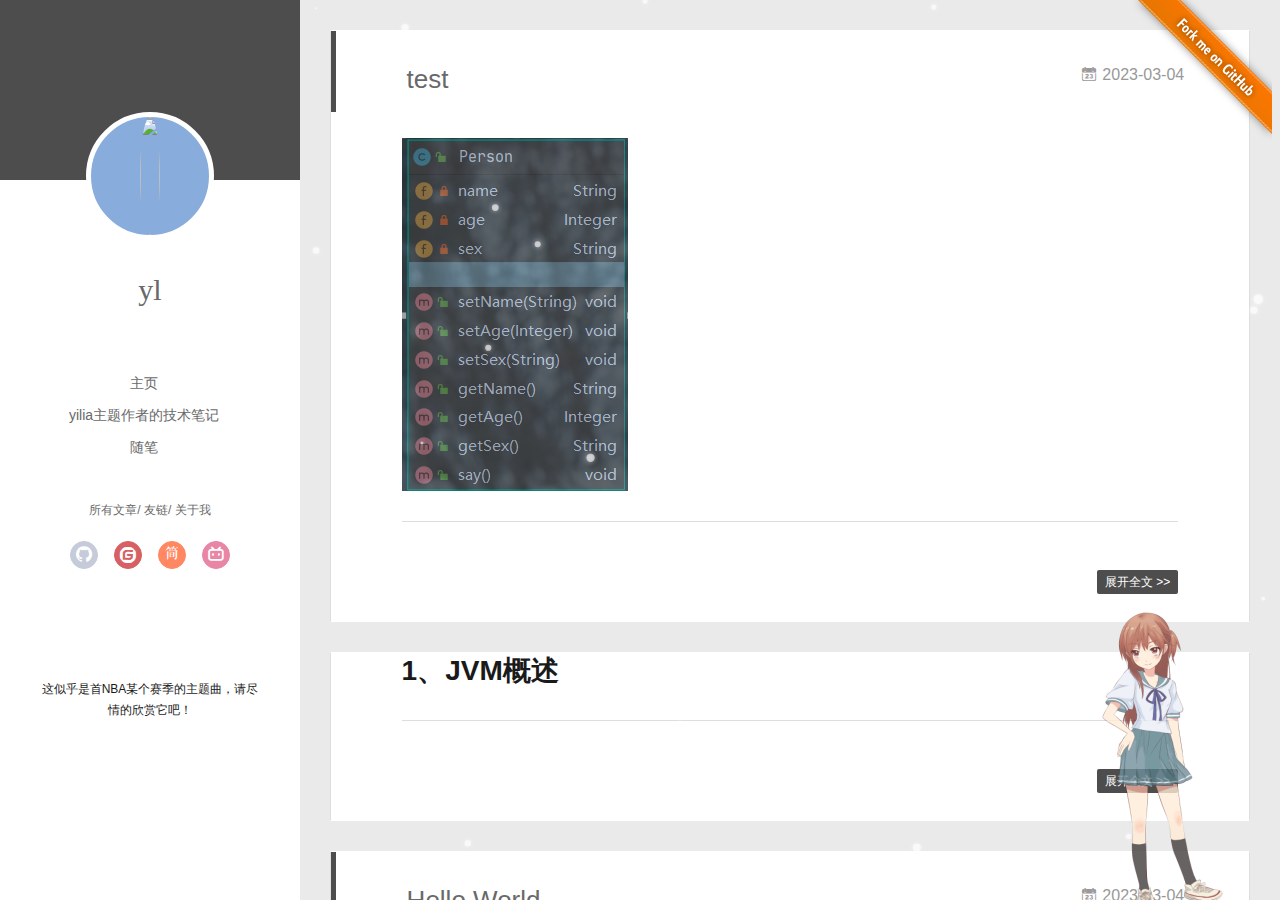
==== commit fdb3bda2: "Site updated: 2023-03-05 18:41:46" ====
--- a/index.html
+++ b/index.html
@@ -410,6 +410,96 @@
     
     <p class="article-more-link">
       <a class="article-more-a" href="/2023/03/04/hello-world/">展开全文 >></a>
+    </p>
+    
+
+    
+    <div class="clearfix"></div>
+  </div>
+  </div>
+</article>
+
+<aside class="wrap-side-operation">
+    <div class="mod-side-operation">
+        
+        <div class="jump-container" id="js-jump-container" style="display:none;">
+            <a href="javascript:void(0)" class="mod-side-operation__jump-to-top">
+                <i class="icon-font icon-back"></i>
+            </a>
+            <div id="js-jump-plan-container" class="jump-plan-container" style="top: -11px;">
+                <i class="icon-font icon-plane jump-plane"></i>
+            </div>
+        </div>
+        
+        
+    </div>
+</aside>
+
+
+
+
+  
+    <article id="post-MarkdownStudy" class="article article-type-post  article-index" itemscope itemprop="blogPost">
+  <div class="article-inner">
+    
+      <header class="article-header">
+  
+  
+    <h1 itemprop="name">
+	
+	  <a class="article-title" href="/2023/03/04/MarkdownStudy/" target="_blank">Markdown学习</a>
+  
+    </h1>
+  
+
+
+  
+  
+<a href="/2023/03/04/MarkdownStudy/" class="archive-article-date">
+        <time datetime="2023-03-03T16:00:00.000Z" itemprop="datePublished"><i class="icon-calendar icon"></i>2023-03-04</time>
+</a>
+
+  
+  
+    
+
+  
+  </header>
+  
+  <div class="article-entry" itemprop="articleBody">
+    
+    <h2 id="Markdown快速入门"><a href="#Markdown快速入门" class="headerlink" title="Markdown快速入门"></a>Markdown快速入门</h2><p>Markdown 是一种轻量级标记语言，创始人为约翰·格鲁伯（John Gruber）。 它允许人们使用易读易写的纯文本格式编写文档，然后转换成有效的 XHTML（或者HTML）文档。这种语言吸收了很多在电子邮件中已有的纯文本标记的特性。</p>
+<h3 id="1、代码块"><a href="#1、代码块" class="headerlink" title="1、代码块"></a>1、代码块</h3><figure class="highlight java"><table><tr><td class="gutter"><pre><span class="line">1</span><br><span class="line">2</span><br></pre></td><td class="code"><pre><span class="line"><span class="number">1</span>、通过``` 加编程语言 名字可以生成该语言的编程环境，如```java可以生成Java的编程环境。</span><br><span class="line"><span class="number">2</span>、通过&#123;% codeblock lang:语言%&#125; 所执行的代码 &#123;%endcodeblock%&#125;</span><br></pre></td></tr></table></figure>
+<h3 id="2、标题"><a href="#2、标题" class="headerlink" title="2、标题"></a>2、标题</h3><figure class="highlight java"><table><tr><td class="gutter"><pre><span class="line">1</span><br><span class="line">2</span><br><span class="line">3</span><br><span class="line">4</span><br><span class="line">5</span><br><span class="line">6</span><br><span class="line">7</span><br></pre></td><td class="code"><pre><span class="line"><span class="comment">// 标题语法</span></span><br><span class="line"># 一级标题</span><br><span class="line">## 二级标题</span><br><span class="line">### 三级标题</span><br><span class="line">#### 四级标题</span><br><span class="line">##### 五级标题</span><br><span class="line">###### 六级标题</span><br></pre></td></tr></table></figure>
+<h3 id="3、字体"><a href="#3、字体" class="headerlink" title="3、字体"></a>3、字体</h3><figure class="highlight java"><table><tr><td class="gutter"><pre><span class="line">1</span><br><span class="line">2</span><br><span class="line">3</span><br><span class="line">4</span><br><span class="line">5</span><br><span class="line">6</span><br><span class="line">7</span><br><span class="line">8</span><br></pre></td><td class="code"><pre><span class="line"><span class="comment">// 加粗</span></span><br><span class="line">**要加粗的语言**</span><br><span class="line"><span class="comment">// 代码高亮显示</span></span><br><span class="line">==内容==</span><br><span class="line"><span class="comment">// 删除线</span></span><br><span class="line">~~被删除的文字~~</span><br><span class="line"><span class="comment">// 斜体</span></span><br><span class="line">*斜体*</span><br></pre></td></tr></table></figure>
+
+<h3 id="4、引用"><a href="#4、引用" class="headerlink" title="4、引用"></a>4、引用</h3><figure class="highlight java"><table><tr><td class="gutter"><pre><span class="line">1</span><br><span class="line">2</span><br><span class="line">3</span><br><span class="line">4</span><br></pre></td><td class="code"><pre><span class="line"><span class="comment">// 引用名称</span></span><br><span class="line">&gt;作者：×××</span><br><span class="line">&gt;&gt;作者：×××</span><br><span class="line">&gt;&gt;&gt;作者：×××</span><br></pre></td></tr></table></figure>
+
+<h3 id="5、分割线"><a href="#5、分割线" class="headerlink" title="5、分割线"></a>5、分割线</h3><figure class="highlight java"><table><tr><td class="gutter"><pre><span class="line">1</span><br><span class="line">2</span><br><span class="line">3</span><br><span class="line">4</span><br></pre></td><td class="code"><pre><span class="line"><span class="comment">// 分割线</span></span><br><span class="line">---</span><br><span class="line"><span class="comment">// 分割线2</span></span><br><span class="line">***</span><br></pre></td></tr></table></figure>
+
+<h3 id="6、图片插入"><a href="#6、图片插入" class="headerlink" title="6、图片插入"></a>6、图片插入</h3><figure class="highlight java"><table><tr><td class="gutter"><pre><span class="line">1</span><br><span class="line">2</span><br></pre></td><td class="code"><pre><span class="line"><span class="comment">// 在线图片、本地图片</span></span><br><span class="line">![图片名字](图片路径)</span><br></pre></td></tr></table></figure>
+
+<h3 id="7、超链接"><a href="#7、超链接" class="headerlink" title="7、超链接"></a>7、超链接</h3><figure class="highlight java"><table><tr><td class="gutter"><pre><span class="line">1</span><br><span class="line">2</span><br></pre></td><td class="code"><pre><span class="line"><span class="comment">// 超链接语法</span></span><br><span class="line">[超链接名字](超链接地址)</span><br></pre></td></tr></table></figure>
+
+<h3 id="8、列表"><a href="#8、列表" class="headerlink" title="8、列表"></a>8、列表</h3><figure class="highlight java"><table><tr><td class="gutter"><pre><span class="line">1</span><br><span class="line">2</span><br><span class="line">3</span><br><span class="line">4</span><br><span class="line">5</span><br></pre></td><td class="code"><pre><span class="line"><span class="comment">// 无序列表</span></span><br><span class="line">- 目录<span class="number">1</span></span><br><span class="line">- 目录<span class="number">2</span></span><br><span class="line">- 目录<span class="number">3</span></span><br><span class="line"><span class="comment">// 1+.+名称</span></span><br></pre></td></tr></table></figure>
+
+<h3 id="9、插入数学公式"><a href="#9、插入数学公式" class="headerlink" title="9、插入数学公式"></a>9、插入数学公式</h3><p>$\sqrt{2}$</p>
+
+    
+
+    
+
+    
+
+  </div>
+  <div class="article-info article-info-index">
+    
+    
+    
+
+    
+    <p class="article-more-link">
+      <a class="article-more-a" href="/2023/03/04/MarkdownStudy/">展开全文 >></a>
     </p>
     
 
@@ -538,96 +628,6 @@
     
     <p class="article-more-link">
       <a class="article-more-a" href="/2023/03/04/JavaDesignMode/">展开全文 >></a>
-    </p>
-    
-
-    
-    <div class="clearfix"></div>
-  </div>
-  </div>
-</article>
-
-<aside class="wrap-side-operation">
-    <div class="mod-side-operation">
-        
-        <div class="jump-container" id="js-jump-container" style="display:none;">
-            <a href="javascript:void(0)" class="mod-side-operation__jump-to-top">
-                <i class="icon-font icon-back"></i>
-            </a>
-            <div id="js-jump-plan-container" class="jump-plan-container" style="top: -11px;">
-                <i class="icon-font icon-plane jump-plane"></i>
-            </div>
-        </div>
-        
-        
-    </div>
-</aside>
-
-
-
-
-  
-    <article id="post-MarkdownStudy" class="article article-type-post  article-index" itemscope itemprop="blogPost">
-  <div class="article-inner">
-    
-      <header class="article-header">
-  
-  
-    <h1 itemprop="name">
-	
-	  <a class="article-title" href="/2023/03/04/MarkdownStudy/" target="_blank">Markdown学习</a>
-  
-    </h1>
-  
-
-
-  
-  
-<a href="/2023/03/04/MarkdownStudy/" class="archive-article-date">
-        <time datetime="2023-03-03T16:00:00.000Z" itemprop="datePublished"><i class="icon-calendar icon"></i>2023-03-04</time>
-</a>
-
-  
-  
-    
-
-  
-  </header>
-  
-  <div class="article-entry" itemprop="articleBody">
-    
-    <h2 id="Markdown快速入门"><a href="#Markdown快速入门" class="headerlink" title="Markdown快速入门"></a>Markdown快速入门</h2><p>Markdown 是一种轻量级标记语言，创始人为约翰·格鲁伯（John Gruber）。 它允许人们使用易读易写的纯文本格式编写文档，然后转换成有效的 XHTML（或者HTML）文档。这种语言吸收了很多在电子邮件中已有的纯文本标记的特性。</p>
-<h3 id="1、代码块"><a href="#1、代码块" class="headerlink" title="1、代码块"></a>1、代码块</h3><figure class="highlight java"><table><tr><td class="gutter"><pre><span class="line">1</span><br><span class="line">2</span><br></pre></td><td class="code"><pre><span class="line"><span class="number">1</span>、通过``` 加编程语言 名字可以生成该语言的编程环境，如```java可以生成Java的编程环境。</span><br><span class="line"><span class="number">2</span>、通过&#123;% codeblock lang:语言%&#125; 所执行的代码 &#123;%endcodeblock%&#125;</span><br></pre></td></tr></table></figure>
-<h3 id="2、标题"><a href="#2、标题" class="headerlink" title="2、标题"></a>2、标题</h3><figure class="highlight java"><table><tr><td class="gutter"><pre><span class="line">1</span><br><span class="line">2</span><br><span class="line">3</span><br><span class="line">4</span><br><span class="line">5</span><br><span class="line">6</span><br><span class="line">7</span><br></pre></td><td class="code"><pre><span class="line"><span class="comment">// 标题语法</span></span><br><span class="line"># 一级标题</span><br><span class="line">## 二级标题</span><br><span class="line">### 三级标题</span><br><span class="line">#### 四级标题</span><br><span class="line">##### 五级标题</span><br><span class="line">###### 六级标题</span><br></pre></td></tr></table></figure>
-<h3 id="3、字体"><a href="#3、字体" class="headerlink" title="3、字体"></a>3、字体</h3><figure class="highlight java"><table><tr><td class="gutter"><pre><span class="line">1</span><br><span class="line">2</span><br><span class="line">3</span><br><span class="line">4</span><br><span class="line">5</span><br><span class="line">6</span><br><span class="line">7</span><br><span class="line">8</span><br></pre></td><td class="code"><pre><span class="line"><span class="comment">// 加粗</span></span><br><span class="line">**要加粗的语言**</span><br><span class="line"><span class="comment">// 代码高亮显示</span></span><br><span class="line">==内容==</span><br><span class="line"><span class="comment">// 删除线</span></span><br><span class="line">~~被删除的文字~~</span><br><span class="line"><span class="comment">// 斜体</span></span><br><span class="line">*斜体*</span><br></pre></td></tr></table></figure>
-
-<h3 id="4、引用"><a href="#4、引用" class="headerlink" title="4、引用"></a>4、引用</h3><figure class="highlight java"><table><tr><td class="gutter"><pre><span class="line">1</span><br><span class="line">2</span><br><span class="line">3</span><br><span class="line">4</span><br></pre></td><td class="code"><pre><span class="line"><span class="comment">// 引用名称</span></span><br><span class="line">&gt;作者：×××</span><br><span class="line">&gt;&gt;作者：×××</span><br><span class="line">&gt;&gt;&gt;作者：×××</span><br></pre></td></tr></table></figure>
-
-<h3 id="5、分割线"><a href="#5、分割线" class="headerlink" title="5、分割线"></a>5、分割线</h3><figure class="highlight java"><table><tr><td class="gutter"><pre><span class="line">1</span><br><span class="line">2</span><br><span class="line">3</span><br><span class="line">4</span><br></pre></td><td class="code"><pre><span class="line"><span class="comment">// 分割线</span></span><br><span class="line">---</span><br><span class="line"><span class="comment">// 分割线2</span></span><br><span class="line">***</span><br></pre></td></tr></table></figure>
-
-<h3 id="6、图片插入"><a href="#6、图片插入" class="headerlink" title="6、图片插入"></a>6、图片插入</h3><figure class="highlight java"><table><tr><td class="gutter"><pre><span class="line">1</span><br><span class="line">2</span><br></pre></td><td class="code"><pre><span class="line"><span class="comment">// 在线图片、本地图片</span></span><br><span class="line">![图片名字](图片路径)</span><br></pre></td></tr></table></figure>
-
-<h3 id="7、超链接"><a href="#7、超链接" class="headerlink" title="7、超链接"></a>7、超链接</h3><figure class="highlight java"><table><tr><td class="gutter"><pre><span class="line">1</span><br><span class="line">2</span><br></pre></td><td class="code"><pre><span class="line"><span class="comment">// 超链接语法</span></span><br><span class="line">[超链接名字](超链接地址)</span><br></pre></td></tr></table></figure>
-
-<h3 id="8、列表"><a href="#8、列表" class="headerlink" title="8、列表"></a>8、列表</h3><figure class="highlight java"><table><tr><td class="gutter"><pre><span class="line">1</span><br><span class="line">2</span><br><span class="line">3</span><br><span class="line">4</span><br><span class="line">5</span><br></pre></td><td class="code"><pre><span class="line"><span class="comment">// 无序列表</span></span><br><span class="line">- 目录<span class="number">1</span></span><br><span class="line">- 目录<span class="number">2</span></span><br><span class="line">- 目录<span class="number">3</span></span><br><span class="line"><span class="comment">// 1+.+名称</span></span><br></pre></td></tr></table></figure>
-
-<h3 id="9、插入数学公式"><a href="#9、插入数学公式" class="headerlink" title="9、插入数学公式"></a>9、插入数学公式</h3><p>$\sqrt{2}$</p>
-
-    
-
-    
-
-    
-
-  </div>
-  <div class="article-info article-info-index">
-    
-    
-    
-
-    
-    <p class="article-more-link">
-      <a class="article-more-a" href="/2023/03/04/MarkdownStudy/">展开全文 >></a>
     </p>
     
 
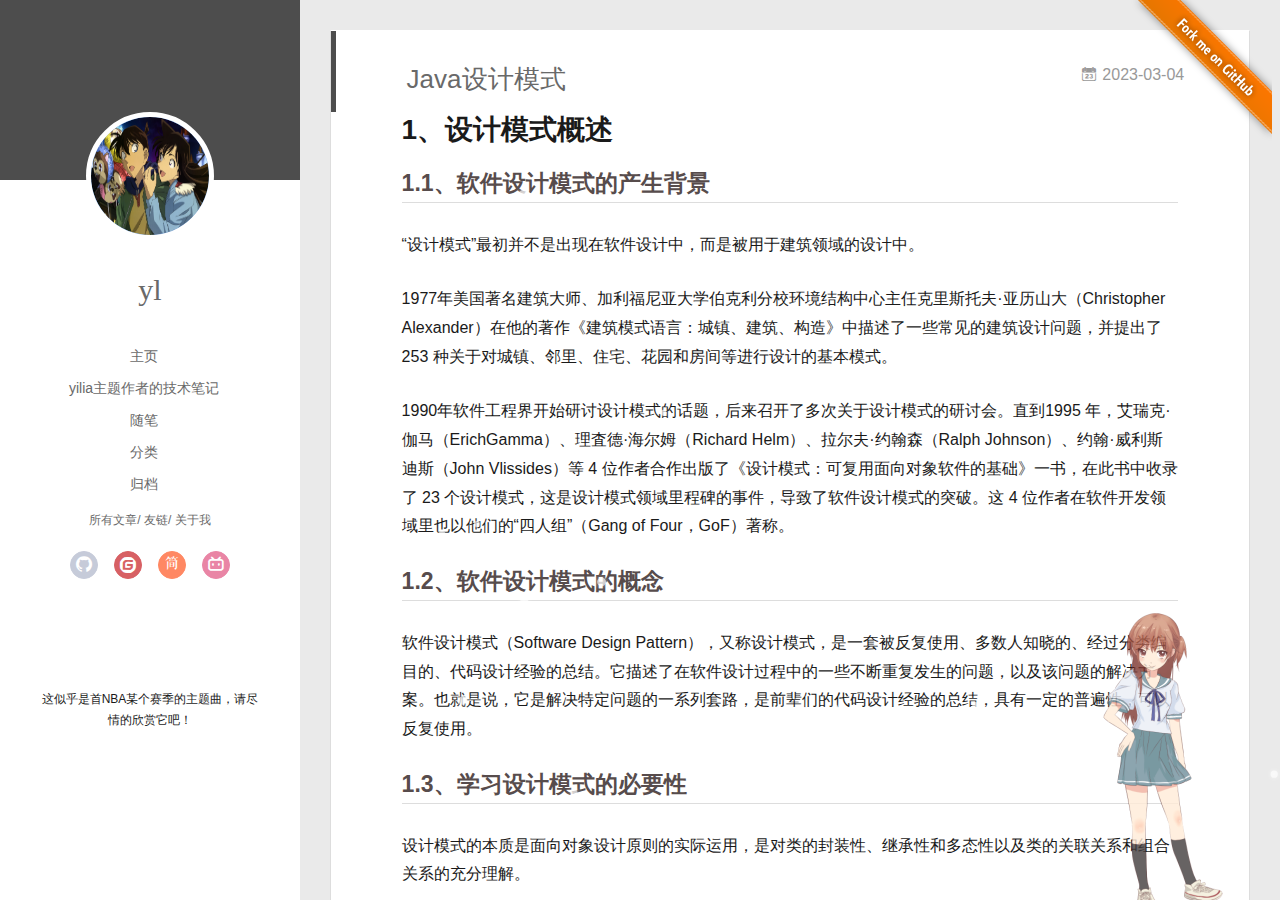
==== commit 30cd32cd: "Site updated: 2023-03-05 22:58:24" ====
--- a/index.html
+++ b/index.html
@@ -79,6 +79,10 @@
 				<li><a href="https://zhousiwei.gitee.io/ibooks/" target="_blank">yilia主题作者的技术笔记</a></li>
 			
 				<li><a href="/tags/%E9%9A%8F%E7%AC%94/" target="_blank">随笔</a></li>
+			
+				<li><a href="/categories" target="_blank">分类</a></li>
+			
+				<li><a href="/archives/index.html" target="_blank">归档</a></li>
 			
 			</ul>
 		</nav>
@@ -172,6 +176,10 @@
 			
 				
 			
+				
+			
+				
+			
 			
 			
 			<nav class="header-nav">
@@ -204,11 +212,15 @@
 				<ul style="width: 70%">
 				
 				
-					<li style="width: 33.333333333333336%"><a href="/">主页</a></li>
+					<li style="width: 20%"><a href="/">主页</a></li>
 		        
-					<li style="width: 33.333333333333336%"><a target="_blank" rel="noopener" href="https://zhousiwei.gitee.io/ibooks/">yilia主题作者的技术笔记</a></li>
+					<li style="width: 20%"><a target="_blank" rel="noopener" href="https://zhousiwei.gitee.io/ibooks/">yilia主题作者的技术笔记</a></li>
 		        
-					<li style="width: 33.333333333333336%"><a href="/tags/%E9%9A%8F%E7%AC%94/">随笔</a></li>
+					<li style="width: 20%"><a href="/tags/%E9%9A%8F%E7%AC%94/">随笔</a></li>
+		        
+					<li style="width: 20%"><a href="/categories">分类</a></li>
+		        
+					<li style="width: 20%"><a href="/archives/index.html">归档</a></li>
 		        
 				</ul>
 			</nav>
@@ -227,313 +239,16 @@
             
 
   
-    <article id="post-test" class="article article-type-post  article-index" itemscope itemprop="blogPost">
+    <article
+  id="post-JavaDesignMode"
+  class="article article-type-post  article-index"
+  itemscope
+  itemprop="blogPost"
+>
   <div class="article-inner">
     
-      <header class="article-header">
-  
-  
-    <h1 itemprop="name">
-	
-	  <a class="article-title" href="/2023/03/04/test/" target="_blank">test</a>
-  
-    </h1>
-  
-
-
-  
-  
-<a href="/2023/03/04/test/" class="archive-article-date">
-        <time datetime="2023-03-04T13:00:40.000Z" itemprop="datePublished"><i class="icon-calendar icon"></i>2023-03-04</time>
-</a>
-
-  
-  
-    
-
-  
-  </header>
-  
-  <div class="article-entry" itemprop="articleBody">
-    
-    <p><img src="/images/Snipaste_2023-03-04_19-38-53.png" alt="类图"></p>
-
-    
-
-    
-
-    
-
-  </div>
-  <div class="article-info article-info-index">
-    
-    
-    
-
-    
-    <p class="article-more-link">
-      <a class="article-more-a" href="/2023/03/04/test/">展开全文 >></a>
-    </p>
-    
-
-    
-    <div class="clearfix"></div>
-  </div>
-  </div>
-</article>
-
-<aside class="wrap-side-operation">
-    <div class="mod-side-operation">
-        
-        <div class="jump-container" id="js-jump-container" style="display:none;">
-            <a href="javascript:void(0)" class="mod-side-operation__jump-to-top">
-                <i class="icon-font icon-back"></i>
-            </a>
-            <div id="js-jump-plan-container" class="jump-plan-container" style="top: -11px;">
-                <i class="icon-font icon-plane jump-plane"></i>
-            </div>
-        </div>
-        
-        
-    </div>
-</aside>
-
-
-
-
-  
-    <article id="post-JVM" class="article article-type-post  article-index" itemscope itemprop="blogPost">
-  <div class="article-inner">
-    
-  <div class="article-entry" itemprop="articleBody">
-    
-    <h1 id="1、JVM概述"><a href="#1、JVM概述" class="headerlink" title="1、JVM概述"></a>1、JVM概述</h1>
-    
-
-    
-
-    
-
-  </div>
-  <div class="article-info article-info-index">
-    
-    
-    
-
-    
-    <p class="article-more-link">
-      <a class="article-more-a" href="/2023/03/04/JVM/">展开全文 >></a>
-    </p>
-    
-
-    
-    <div class="clearfix"></div>
-  </div>
-  </div>
-</article>
-
-<aside class="wrap-side-operation">
-    <div class="mod-side-operation">
-        
-        <div class="jump-container" id="js-jump-container" style="display:none;">
-            <a href="javascript:void(0)" class="mod-side-operation__jump-to-top">
-                <i class="icon-font icon-back"></i>
-            </a>
-            <div id="js-jump-plan-container" class="jump-plan-container" style="top: -11px;">
-                <i class="icon-font icon-plane jump-plane"></i>
-            </div>
-        </div>
-        
-        
-    </div>
-</aside>
-
-
-
-
-  
-    <article id="post-hello-world" class="article article-type-post  article-index" itemscope itemprop="blogPost">
-  <div class="article-inner">
-    
-      <header class="article-header">
-  
-  
-    <h1 itemprop="name">
-	
-	  <a class="article-title" href="/2023/03/04/hello-world/" target="_blank">Hello World</a>
-  
-    </h1>
-  
-
-
-  
-  
-<a href="/2023/03/04/hello-world/" class="archive-article-date">
-        <time datetime="2023-03-04T12:22:42.881Z" itemprop="datePublished"><i class="icon-calendar icon"></i>2023-03-04</time>
-</a>
-
-  
-  
-    
-
-  
-  </header>
-  
-  <div class="article-entry" itemprop="articleBody">
-    
-    <p>Welcome to <a target="_blank" rel="noopener" href="https://hexo.io/">Hexo</a>! This is your very first post. Check <a target="_blank" rel="noopener" href="https://hexo.io/docs/">documentation</a> for more info. If you get any problems when using Hexo, you can find the answer in <a target="_blank" rel="noopener" href="https://hexo.io/docs/troubleshooting.html">troubleshooting</a> or you can ask me on <a target="_blank" rel="noopener" href="https://github.com/hexojs/hexo/issues">GitHub</a>.</p>
-<h2 id="Quick-Start"><a href="#Quick-Start" class="headerlink" title="Quick Start"></a>Quick Start</h2><h3 id="Create-a-new-post"><a href="#Create-a-new-post" class="headerlink" title="Create a new post"></a>Create a new post</h3><figure class="highlight bash"><table><tr><td class="gutter"><pre><span class="line">1</span><br></pre></td><td class="code"><pre><span class="line">$ hexo new <span class="string">&quot;My New Post&quot;</span></span><br></pre></td></tr></table></figure>
-
-<p>More info: <a target="_blank" rel="noopener" href="https://hexo.io/docs/writing.html">Writing</a></p>
-<h3 id="Run-server"><a href="#Run-server" class="headerlink" title="Run server"></a>Run server</h3><figure class="highlight bash"><table><tr><td class="gutter"><pre><span class="line">1</span><br></pre></td><td class="code"><pre><span class="line">$ hexo server</span><br></pre></td></tr></table></figure>
-
-<p>More info: <a target="_blank" rel="noopener" href="https://hexo.io/docs/server.html">Server</a></p>
-<h3 id="Generate-static-files"><a href="#Generate-static-files" class="headerlink" title="Generate static files"></a>Generate static files</h3><figure class="highlight bash"><table><tr><td class="gutter"><pre><span class="line">1</span><br></pre></td><td class="code"><pre><span class="line">$ hexo generate</span><br></pre></td></tr></table></figure>
-
-<p>More info: <a target="_blank" rel="noopener" href="https://hexo.io/docs/generating.html">Generating</a></p>
-<h3 id="Deploy-to-remote-sites"><a href="#Deploy-to-remote-sites" class="headerlink" title="Deploy to remote sites"></a>Deploy to remote sites</h3><figure class="highlight bash"><table><tr><td class="gutter"><pre><span class="line">1</span><br></pre></td><td class="code"><pre><span class="line">$ hexo deploy</span><br></pre></td></tr></table></figure>
-
-<p>More info: <a target="_blank" rel="noopener" href="https://hexo.io/docs/one-command-deployment.html">Deployment</a></p>
-
-    
-
-    
-
-    
-
-  </div>
-  <div class="article-info article-info-index">
-    
-    
-    
-
-    
-    <p class="article-more-link">
-      <a class="article-more-a" href="/2023/03/04/hello-world/">展开全文 >></a>
-    </p>
-    
-
-    
-    <div class="clearfix"></div>
-  </div>
-  </div>
-</article>
-
-<aside class="wrap-side-operation">
-    <div class="mod-side-operation">
-        
-        <div class="jump-container" id="js-jump-container" style="display:none;">
-            <a href="javascript:void(0)" class="mod-side-operation__jump-to-top">
-                <i class="icon-font icon-back"></i>
-            </a>
-            <div id="js-jump-plan-container" class="jump-plan-container" style="top: -11px;">
-                <i class="icon-font icon-plane jump-plane"></i>
-            </div>
-        </div>
-        
-        
-    </div>
-</aside>
-
-
-
-
-  
-    <article id="post-MarkdownStudy" class="article article-type-post  article-index" itemscope itemprop="blogPost">
-  <div class="article-inner">
-    
-      <header class="article-header">
-  
-  
-    <h1 itemprop="name">
-	
-	  <a class="article-title" href="/2023/03/04/MarkdownStudy/" target="_blank">Markdown学习</a>
-  
-    </h1>
-  
-
-
-  
-  
-<a href="/2023/03/04/MarkdownStudy/" class="archive-article-date">
-        <time datetime="2023-03-03T16:00:00.000Z" itemprop="datePublished"><i class="icon-calendar icon"></i>2023-03-04</time>
-</a>
-
-  
-  
-    
-
-  
-  </header>
-  
-  <div class="article-entry" itemprop="articleBody">
-    
-    <h2 id="Markdown快速入门"><a href="#Markdown快速入门" class="headerlink" title="Markdown快速入门"></a>Markdown快速入门</h2><p>Markdown 是一种轻量级标记语言，创始人为约翰·格鲁伯（John Gruber）。 它允许人们使用易读易写的纯文本格式编写文档，然后转换成有效的 XHTML（或者HTML）文档。这种语言吸收了很多在电子邮件中已有的纯文本标记的特性。</p>
-<h3 id="1、代码块"><a href="#1、代码块" class="headerlink" title="1、代码块"></a>1、代码块</h3><figure class="highlight java"><table><tr><td class="gutter"><pre><span class="line">1</span><br><span class="line">2</span><br></pre></td><td class="code"><pre><span class="line"><span class="number">1</span>、通过``` 加编程语言 名字可以生成该语言的编程环境，如```java可以生成Java的编程环境。</span><br><span class="line"><span class="number">2</span>、通过&#123;% codeblock lang:语言%&#125; 所执行的代码 &#123;%endcodeblock%&#125;</span><br></pre></td></tr></table></figure>
-<h3 id="2、标题"><a href="#2、标题" class="headerlink" title="2、标题"></a>2、标题</h3><figure class="highlight java"><table><tr><td class="gutter"><pre><span class="line">1</span><br><span class="line">2</span><br><span class="line">3</span><br><span class="line">4</span><br><span class="line">5</span><br><span class="line">6</span><br><span class="line">7</span><br></pre></td><td class="code"><pre><span class="line"><span class="comment">// 标题语法</span></span><br><span class="line"># 一级标题</span><br><span class="line">## 二级标题</span><br><span class="line">### 三级标题</span><br><span class="line">#### 四级标题</span><br><span class="line">##### 五级标题</span><br><span class="line">###### 六级标题</span><br></pre></td></tr></table></figure>
-<h3 id="3、字体"><a href="#3、字体" class="headerlink" title="3、字体"></a>3、字体</h3><figure class="highlight java"><table><tr><td class="gutter"><pre><span class="line">1</span><br><span class="line">2</span><br><span class="line">3</span><br><span class="line">4</span><br><span class="line">5</span><br><span class="line">6</span><br><span class="line">7</span><br><span class="line">8</span><br></pre></td><td class="code"><pre><span class="line"><span class="comment">// 加粗</span></span><br><span class="line">**要加粗的语言**</span><br><span class="line"><span class="comment">// 代码高亮显示</span></span><br><span class="line">==内容==</span><br><span class="line"><span class="comment">// 删除线</span></span><br><span class="line">~~被删除的文字~~</span><br><span class="line"><span class="comment">// 斜体</span></span><br><span class="line">*斜体*</span><br></pre></td></tr></table></figure>
-
-<h3 id="4、引用"><a href="#4、引用" class="headerlink" title="4、引用"></a>4、引用</h3><figure class="highlight java"><table><tr><td class="gutter"><pre><span class="line">1</span><br><span class="line">2</span><br><span class="line">3</span><br><span class="line">4</span><br></pre></td><td class="code"><pre><span class="line"><span class="comment">// 引用名称</span></span><br><span class="line">&gt;作者：×××</span><br><span class="line">&gt;&gt;作者：×××</span><br><span class="line">&gt;&gt;&gt;作者：×××</span><br></pre></td></tr></table></figure>
-
-<h3 id="5、分割线"><a href="#5、分割线" class="headerlink" title="5、分割线"></a>5、分割线</h3><figure class="highlight java"><table><tr><td class="gutter"><pre><span class="line">1</span><br><span class="line">2</span><br><span class="line">3</span><br><span class="line">4</span><br></pre></td><td class="code"><pre><span class="line"><span class="comment">// 分割线</span></span><br><span class="line">---</span><br><span class="line"><span class="comment">// 分割线2</span></span><br><span class="line">***</span><br></pre></td></tr></table></figure>
-
-<h3 id="6、图片插入"><a href="#6、图片插入" class="headerlink" title="6、图片插入"></a>6、图片插入</h3><figure class="highlight java"><table><tr><td class="gutter"><pre><span class="line">1</span><br><span class="line">2</span><br></pre></td><td class="code"><pre><span class="line"><span class="comment">// 在线图片、本地图片</span></span><br><span class="line">![图片名字](图片路径)</span><br></pre></td></tr></table></figure>
-
-<h3 id="7、超链接"><a href="#7、超链接" class="headerlink" title="7、超链接"></a>7、超链接</h3><figure class="highlight java"><table><tr><td class="gutter"><pre><span class="line">1</span><br><span class="line">2</span><br></pre></td><td class="code"><pre><span class="line"><span class="comment">// 超链接语法</span></span><br><span class="line">[超链接名字](超链接地址)</span><br></pre></td></tr></table></figure>
-
-<h3 id="8、列表"><a href="#8、列表" class="headerlink" title="8、列表"></a>8、列表</h3><figure class="highlight java"><table><tr><td class="gutter"><pre><span class="line">1</span><br><span class="line">2</span><br><span class="line">3</span><br><span class="line">4</span><br><span class="line">5</span><br></pre></td><td class="code"><pre><span class="line"><span class="comment">// 无序列表</span></span><br><span class="line">- 目录<span class="number">1</span></span><br><span class="line">- 目录<span class="number">2</span></span><br><span class="line">- 目录<span class="number">3</span></span><br><span class="line"><span class="comment">// 1+.+名称</span></span><br></pre></td></tr></table></figure>
-
-<h3 id="9、插入数学公式"><a href="#9、插入数学公式" class="headerlink" title="9、插入数学公式"></a>9、插入数学公式</h3><p>$\sqrt{2}$</p>
-
-    
-
-    
-
-    
-
-  </div>
-  <div class="article-info article-info-index">
-    
-    
-    
-
-    
-    <p class="article-more-link">
-      <a class="article-more-a" href="/2023/03/04/MarkdownStudy/">展开全文 >></a>
-    </p>
-    
-
-    
-    <div class="clearfix"></div>
-  </div>
-  </div>
-</article>
-
-<aside class="wrap-side-operation">
-    <div class="mod-side-operation">
-        
-        <div class="jump-container" id="js-jump-container" style="display:none;">
-            <a href="javascript:void(0)" class="mod-side-operation__jump-to-top">
-                <i class="icon-font icon-back"></i>
-            </a>
-            <div id="js-jump-plan-container" class="jump-plan-container" style="top: -11px;">
-                <i class="icon-font icon-plane jump-plane"></i>
-            </div>
-        </div>
-        
-        
-    </div>
-</aside>
-
-
-
-
-  
-    <article id="post-JavaDesignMode" class="article article-type-post  article-index" itemscope itemprop="blogPost">
-  <div class="article-inner">
-    
-      <header class="article-header">
-  
+    <header class="article-header">
+      
   
     <h1 itemprop="name">
 	
@@ -542,23 +257,20 @@
     </h1>
   
 
-
-  
   
 <a href="/2023/03/04/JavaDesignMode/" class="archive-article-date">
         <time datetime="2023-03-03T16:00:00.000Z" itemprop="datePublished"><i class="icon-calendar icon"></i>2023-03-04</time>
 </a>
-
-  
-  
-    
-
-  
-  </header>
-  
-  <div class="article-entry" itemprop="articleBody">
-    
-    <h1 id="1、设计模式概述"><a href="#1、设计模式概述" class="headerlink" title="1、设计模式概述"></a>1、设计模式概述</h1><h2 id="1-1、软件设计模式的产生背景"><a href="#1-1、软件设计模式的产生背景" class="headerlink" title="1.1、软件设计模式的产生背景"></a>1.1、软件设计模式的产生背景</h2><p>“设计模式”最初并不是出现在软件设计中，而是被用于建筑领域的设计中。</p>
+  
+      
+ 
+    </header>
+    
+    <div class="article-entry" itemprop="articleBody">
+      
+        
+          
+            <h1 id="1、设计模式概述"><a href="#1、设计模式概述" class="headerlink" title="1、设计模式概述"></a>1、设计模式概述</h1><h2 id="1-1、软件设计模式的产生背景"><a href="#1-1、软件设计模式的产生背景" class="headerlink" title="1.1、软件设计模式的产生背景"></a>1.1、软件设计模式的产生背景</h2><p>“设计模式”最初并不是出现在软件设计中，而是被用于建筑领域的设计中。</p>
 <p>1977年美国著名建筑大师、加利福尼亚大学伯克利分校环境结构中心主任克里斯托夫·亚历山大（Christopher Alexander）在他的著作《建筑模式语言：城镇、建筑、构造》中描述了一些常见的建筑设计问题，并提出了 253 种关于对城镇、邻里、住宅、花园和房间等进行设计的基本模式。</p>
 <p>1990年软件工程界开始研讨设计模式的话题，后来召开了多次关于设计模式的研讨会。直到1995 年，艾瑞克·伽马（ErichGamma）、理査德·海尔姆（Richard Helm）、拉尔夫·约翰森（Ralph Johnson）、约翰·威利斯迪斯（John Vlissides）等 4 位作者合作出版了《设计模式：可复用面向对象软件的基础》一书，在此书中收录了 23 个设计模式，这是设计模式领域里程碑的事件，导致了软件设计模式的突破。这 4 位作者在软件开发领域里也以他们的“四人组”（Gang of Four，GoF）著称。</p>
 <h2 id="1-2、软件设计模式的概念"><a href="#1-2、软件设计模式的概念" class="headerlink" title="1.2、软件设计模式的概念"></a>1.2、软件设计模式的概念</h2><p>软件设计模式（Software Design Pattern），又称设计模式，是一套被反复使用、多数人知晓的、经过分类编目的、代码设计经验的总结。它描述了在软件设计过程中的一些不断重复发生的问题，以及该问题的解决方案。也就是说，它是解决特定问题的一系列套路，是前辈们的代码设计经验的总结，具有一定的普遍性，可以反复使用。</p>
@@ -585,22 +297,28 @@
 <li>类图是系统分析和设计阶段的重要产物，是系统编码和测试的重要模型。</li>
 </ul>
 <h2 id="2-3、类图表示法"><a href="#2-3、类图表示法" class="headerlink" title="2.3、类图表示法"></a>2.3、类图表示法</h2><h3 id="2-3-1、类的表示方法"><a href="#2-3-1、类的表示方法" class="headerlink" title="2.3.1、类的表示方法"></a>2.3.1、类的表示方法</h3><p>在UML类图中，类使用包含类名、属性(field) 和方法(method) 且带有分割线的矩形来表示，比如下图表示一个Employee类，它包含name,age和address这3个属性，以及work()方法。</p>
-<p><img src="/images/Snipaste_2023-03-04_19-38-53.png" alt="类图"></p>
-<h1 id="4、创建者模式"><a href="#4、创建者模式" class="headerlink" title="4、创建者模式"></a>4、创建者模式</h1><figure class="highlight java"><table><tr><td class="gutter"><pre><span class="line">1</span><br><span class="line">2</span><br><span class="line">3</span><br><span class="line">4</span><br><span class="line">5</span><br><span class="line">6</span><br><span class="line">7</span><br></pre></td><td class="code"><pre><span class="line"><span class="keyword">public</span> <span class="keyword">class</span> <span class="title class_">Person</span> &#123;</span><br><span class="line">    <span class="keyword">private</span> String name;</span><br><span class="line">    <span class="keyword">private</span> Integer age;</span><br><span class="line">    <span class="keyword">public</span> <span class="keyword">void</span> <span class="title function_">say</span><span class="params">()</span>&#123;</span><br><span class="line">        System.out.println(<span class="string">&quot;人会说话&quot;</span>);</span><br><span class="line">    &#125;</span><br><span class="line">&#125;</span><br></pre></td></tr></table></figure>
-<p><img src="/rr1c5bj5d.hn-bkt.clouddn.com/img/20230305171014.png"></p>
-<h1 id="5、"><a href="#5、" class="headerlink" title="5、"></a>5、</h1><figure class="highlight java"><table><tr><td class="gutter"><pre><span class="line">1</span><br><span class="line">2</span><br><span class="line">3</span><br></pre></td><td class="code"><pre><span class="line"><span class="keyword">public</span> <span class="keyword">class</span> <span class="title class_">Student</span>&#123;</span><br><span class="line">    <span class="comment">// ss11111</span></span><br><span class="line">&#125;</span><br></pre></td></tr></table></figure>
-
-
-    
-
-    
-
-    
-
-  </div>
-  <div class="article-info article-info-index">
-    
-    
+<div align="center">
+<img src="/images/Snipaste_2023-03-04_19-38-53.png" height="300px" alt="类图" >
+</div>
+             
+<p>属性&#x2F;方法名称前加的加号和减号表示了这个属性&#x2F;方法的可见性，UML类图中表示可见性的符号有三种：</p>
+<ul>
+<li><img src="http://rr1c5bj5d.hn-bkt.clouddn.com/images/%E8%A1%A8%E7%A4%BA%E7%A7%81%E6%9C%89.png">:表示private</li>
+<li><img src="http://rr1c5bj5d.hn-bkt.clouddn.com/images/%E8%A1%A8%E7%A4%BA%E5%85%AC%E5%BC%80.png">:表示public</li>
+</ul>
+<p>属性的完整表示方式是：<strong>可见性 名称 ：类型 [ &#x3D; 缺省值]</strong><br>方法的完整表示方式是：<strong>可见性 名称(参数列表) [ ： 返回类型]</strong></p>
+<p>注意：<br>1，中括号中的内容表示是可选的</p>
+<p>​2，也有将类型放在变量名前面，返回值类型放在方法名前面</p>
+<h3 id="2-3-2、类与类之间关系的表示方式"><a href="#2-3-2、类与类之间关系的表示方式" class="headerlink" title="2.3.2、类与类之间关系的表示方式"></a>2.3.2、类与类之间关系的表示方式</h3><h1 id="4、创建者模式"><a href="#4、创建者模式" class="headerlink" title="4、创建者模式"></a>4、创建者模式</h1>
+          
+        
+    <div class="article-info article-info-index">
+      
+      <div class="article-pop-out tagcloud">
+        <i class="icon-tuding"></i>
+        <a class="article-tag-list-link color3">置顶</a>
+      </div>
+       
 	<div class="article-tag tagcloud">
 		<i class="icon-price-tags icon"></i>
 		<ul class="article-tag-list">
@@ -611,8 +329,7 @@
       		
 		</ul>
 	</div>
-
-    
+ 
 	<div class="article-category tagcloud">
 		<i class="icon-book icon"></i>
 		<ul class="article-tag-list">
@@ -624,20 +341,18 @@
 		</ul>
 	</div>
 
-
-    
-    <p class="article-more-link">
-      <a class="article-more-a" href="/2023/03/04/JavaDesignMode/">展开全文 >></a>
-    </p>
-    
-
-    
-    <div class="clearfix"></div>
-  </div>
+ 
+      <p class="article-more-link">
+        <a class="article-more-a" href="/2023/03/04/JavaDesignMode/"
+          >展开全文 >></a
+        >
+      </p>
+       
+      <div class="clearfix"></div>
+    </div>
   </div>
 </article>
-
-<aside class="wrap-side-operation">
+ <aside class="wrap-side-operation">
     <div class="mod-side-operation">
         
         <div class="jump-container" id="js-jump-container" style="display:none;">
@@ -651,10 +366,284 @@
         
         
     </div>
-</aside>
-
-
-
+</aside> 
+
+  
+    <article
+  id="post-test"
+  class="article article-type-post  article-index"
+  itemscope
+  itemprop="blogPost"
+>
+  <div class="article-inner">
+    
+    <header class="article-header">
+      
+  
+    <h1 itemprop="name">
+	
+	  <a class="article-title" href="/2023/03/04/test/" target="_blank">test</a>
+  
+    </h1>
+  
+
+  
+<a href="/2023/03/04/test/" class="archive-article-date">
+        <time datetime="2023-03-04T13:00:40.000Z" itemprop="datePublished"><i class="icon-calendar icon"></i>2023-03-04</time>
+</a>
+  
+      
+ 
+    </header>
+    
+    <div class="article-entry" itemprop="articleBody">
+      
+        
+          
+            <p><img src="/images/Snipaste_2023-03-04_19-38-53.png" alt="类图"></p>
+
+          
+        
+    <div class="article-info article-info-index">
+      
+      <div class="article-pop-out tagcloud">
+        <i class="icon-tuding"></i>
+        <a class="article-tag-list-link color3">置顶</a>
+      </div>
+        
+ 
+      <p class="article-more-link">
+        <a class="article-more-a" href="/2023/03/04/test/"
+          >展开全文 >></a
+        >
+      </p>
+       
+      <div class="clearfix"></div>
+    </div>
+  </div>
+</article>
+ <aside class="wrap-side-operation">
+    <div class="mod-side-operation">
+        
+        <div class="jump-container" id="js-jump-container" style="display:none;">
+            <a href="javascript:void(0)" class="mod-side-operation__jump-to-top">
+                <i class="icon-font icon-back"></i>
+            </a>
+            <div id="js-jump-plan-container" class="jump-plan-container" style="top: -11px;">
+                <i class="icon-font icon-plane jump-plane"></i>
+            </div>
+        </div>
+        
+        
+    </div>
+</aside> 
+
+  
+    <article
+  id="post-MarkdownStudy"
+  class="article article-type-post  article-index"
+  itemscope
+  itemprop="blogPost"
+>
+  <div class="article-inner">
+    
+    <header class="article-header">
+      
+  
+    <h1 itemprop="name">
+	
+	  <a class="article-title" href="/2023/03/04/MarkdownStudy/" target="_blank">Markdown学习</a>
+  
+    </h1>
+  
+
+  
+<a href="/2023/03/04/MarkdownStudy/" class="archive-article-date">
+        <time datetime="2023-03-03T16:00:00.000Z" itemprop="datePublished"><i class="icon-calendar icon"></i>2023-03-04</time>
+</a>
+  
+      
+ 
+    </header>
+    
+    <div class="article-entry" itemprop="articleBody">
+      
+        
+          
+            <h2 id="Markdown快速入门"><a href="#Markdown快速入门" class="headerlink" title="Markdown快速入门"></a>Markdown快速入门</h2><p>Markdown 是一种轻量级标记语言，创始人为约翰·格鲁伯（John Gruber）。 它允许人们使用易读易写的纯文本格式编写文档，然后转换成有效的 XHTML（或者HTML）文档。这种语言吸收了很多在电子邮件中已有的纯文本标记的特性。</p>
+<h3 id="1、代码块"><a href="#1、代码块" class="headerlink" title="1、代码块"></a>1、代码块</h3><figure class="highlight java"><table><tr><td class="gutter"><pre><span class="line">1</span><br><span class="line">2</span><br></pre></td><td class="code"><pre><span class="line"><span class="number">1</span>、通过``` 加编程语言 名字可以生成该语言的编程环境，如```java可以生成Java的编程环境。</span><br><span class="line"><span class="number">2</span>、通过&#123;% codeblock lang:语言%&#125; 所执行的代码 &#123;%endcodeblock%&#125;</span><br></pre></td></tr></table></figure>
+<h3 id="2、标题"><a href="#2、标题" class="headerlink" title="2、标题"></a>2、标题</h3><figure class="highlight java"><table><tr><td class="gutter"><pre><span class="line">1</span><br><span class="line">2</span><br><span class="line">3</span><br><span class="line">4</span><br><span class="line">5</span><br><span class="line">6</span><br><span class="line">7</span><br></pre></td><td class="code"><pre><span class="line"><span class="comment">// 标题语法</span></span><br><span class="line"># 一级标题</span><br><span class="line">## 二级标题</span><br><span class="line">### 三级标题</span><br><span class="line">#### 四级标题</span><br><span class="line">##### 五级标题</span><br><span class="line">###### 六级标题</span><br></pre></td></tr></table></figure>
+<h3 id="3、字体"><a href="#3、字体" class="headerlink" title="3、字体"></a>3、字体</h3><figure class="highlight java"><table><tr><td class="gutter"><pre><span class="line">1</span><br><span class="line">2</span><br><span class="line">3</span><br><span class="line">4</span><br><span class="line">5</span><br><span class="line">6</span><br><span class="line">7</span><br><span class="line">8</span><br></pre></td><td class="code"><pre><span class="line"><span class="comment">// 加粗</span></span><br><span class="line">**要加粗的语言**</span><br><span class="line"><span class="comment">// 代码高亮显示</span></span><br><span class="line">==内容==</span><br><span class="line"><span class="comment">// 删除线</span></span><br><span class="line">~~被删除的文字~~</span><br><span class="line"><span class="comment">// 斜体</span></span><br><span class="line">*斜体*</span><br></pre></td></tr></table></figure>
+
+<h3 id="4、引用"><a href="#4、引用" class="headerlink" title="4、引用"></a>4、引用</h3><figure class="highlight java"><table><tr><td class="gutter"><pre><span class="line">1</span><br><span class="line">2</span><br><span class="line">3</span><br><span class="line">4</span><br></pre></td><td class="code"><pre><span class="line"><span class="comment">// 引用名称</span></span><br><span class="line">&gt;作者：×××</span><br><span class="line">&gt;&gt;作者：×××</span><br><span class="line">&gt;&gt;&gt;作者：×××</span><br></pre></td></tr></table></figure>
+
+<h3 id="5、分割线"><a href="#5、分割线" class="headerlink" title="5、分割线"></a>5、分割线</h3><figure class="highlight java"><table><tr><td class="gutter"><pre><span class="line">1</span><br><span class="line">2</span><br><span class="line">3</span><br><span class="line">4</span><br></pre></td><td class="code"><pre><span class="line"><span class="comment">// 分割线</span></span><br><span class="line">---</span><br><span class="line"><span class="comment">// 分割线2</span></span><br><span class="line">***</span><br></pre></td></tr></table></figure>
+
+<h3 id="6、图片插入"><a href="#6、图片插入" class="headerlink" title="6、图片插入"></a>6、图片插入</h3><figure class="highlight java"><table><tr><td class="gutter"><pre><span class="line">1</span><br><span class="line">2</span><br></pre></td><td class="code"><pre><span class="line"><span class="comment">// 在线图片、本地图片</span></span><br><span class="line">![图片名字](图片路径)</span><br></pre></td></tr></table></figure>
+
+<h3 id="7、超链接"><a href="#7、超链接" class="headerlink" title="7、超链接"></a>7、超链接</h3><figure class="highlight java"><table><tr><td class="gutter"><pre><span class="line">1</span><br><span class="line">2</span><br></pre></td><td class="code"><pre><span class="line"><span class="comment">// 超链接语法</span></span><br><span class="line">[超链接名字](超链接地址)</span><br></pre></td></tr></table></figure>
+
+<h3 id="8、列表"><a href="#8、列表" class="headerlink" title="8、列表"></a>8、列表</h3><figure class="highlight java"><table><tr><td class="gutter"><pre><span class="line">1</span><br><span class="line">2</span><br><span class="line">3</span><br><span class="line">4</span><br><span class="line">5</span><br></pre></td><td class="code"><pre><span class="line"><span class="comment">// 无序列表</span></span><br><span class="line">- 目录<span class="number">1</span></span><br><span class="line">- 目录<span class="number">2</span></span><br><span class="line">- 目录<span class="number">3</span></span><br><span class="line"><span class="comment">// 1+.+名称</span></span><br></pre></td></tr></table></figure>
+
+<h3 id="9、插入数学公式"><a href="#9、插入数学公式" class="headerlink" title="9、插入数学公式"></a>9、插入数学公式</h3><p>$\sqrt{2}$</p>
+
+          
+        
+    <div class="article-info article-info-index">
+      
+      <div class="article-pop-out tagcloud">
+        <i class="icon-tuding"></i>
+        <a class="article-tag-list-link color3">置顶</a>
+      </div>
+        
+ 
+      <p class="article-more-link">
+        <a class="article-more-a" href="/2023/03/04/MarkdownStudy/"
+          >展开全文 >></a
+        >
+      </p>
+       
+      <div class="clearfix"></div>
+    </div>
+  </div>
+</article>
+ <aside class="wrap-side-operation">
+    <div class="mod-side-operation">
+        
+        <div class="jump-container" id="js-jump-container" style="display:none;">
+            <a href="javascript:void(0)" class="mod-side-operation__jump-to-top">
+                <i class="icon-font icon-back"></i>
+            </a>
+            <div id="js-jump-plan-container" class="jump-plan-container" style="top: -11px;">
+                <i class="icon-font icon-plane jump-plane"></i>
+            </div>
+        </div>
+        
+        
+    </div>
+</aside> 
+
+  
+    <article
+  id="post-JVM"
+  class="article article-type-post  article-index"
+  itemscope
+  itemprop="blogPost"
+>
+  <div class="article-inner">
+    
+    <div class="article-entry" itemprop="articleBody">
+      
+        
+          
+            <h1 id="1、JVM概述"><a href="#1、JVM概述" class="headerlink" title="1、JVM概述"></a>1、JVM概述</h1>
+          
+        
+    <div class="article-info article-info-index">
+        
+ 
+      <p class="article-more-link">
+        <a class="article-more-a" href="/2023/03/04/JVM/"
+          >展开全文 >></a
+        >
+      </p>
+       
+      <div class="clearfix"></div>
+    </div>
+  </div>
+</article>
+ <aside class="wrap-side-operation">
+    <div class="mod-side-operation">
+        
+        <div class="jump-container" id="js-jump-container" style="display:none;">
+            <a href="javascript:void(0)" class="mod-side-operation__jump-to-top">
+                <i class="icon-font icon-back"></i>
+            </a>
+            <div id="js-jump-plan-container" class="jump-plan-container" style="top: -11px;">
+                <i class="icon-font icon-plane jump-plane"></i>
+            </div>
+        </div>
+        
+        
+    </div>
+</aside> 
+
+  
+    <article
+  id="post-hello-world"
+  class="article article-type-post  article-index"
+  itemscope
+  itemprop="blogPost"
+>
+  <div class="article-inner">
+    
+    <header class="article-header">
+      
+  
+    <h1 itemprop="name">
+	
+	  <a class="article-title" href="/2023/03/04/hello-world/" target="_blank">Hello World</a>
+  
+    </h1>
+  
+
+  
+<a href="/2023/03/04/hello-world/" class="archive-article-date">
+        <time datetime="2023-03-04T12:22:42.881Z" itemprop="datePublished"><i class="icon-calendar icon"></i>2023-03-04</time>
+</a>
+  
+      
+ 
+    </header>
+    
+    <div class="article-entry" itemprop="articleBody">
+      
+        
+          
+            <p>Welcome to <a target="_blank" rel="noopener" href="https://hexo.io/">Hexo</a>! This is your very first post. Check <a target="_blank" rel="noopener" href="https://hexo.io/docs/">documentation</a> for more info. If you get any problems when using Hexo, you can find the answer in <a target="_blank" rel="noopener" href="https://hexo.io/docs/troubleshooting.html">troubleshooting</a> or you can ask me on <a target="_blank" rel="noopener" href="https://github.com/hexojs/hexo/issues">GitHub</a>.</p>
+<h2 id="Quick-Start"><a href="#Quick-Start" class="headerlink" title="Quick Start"></a>Quick Start</h2><h3 id="Create-a-new-post"><a href="#Create-a-new-post" class="headerlink" title="Create a new post"></a>Create a new post</h3><figure class="highlight bash"><table><tr><td class="gutter"><pre><span class="line">1</span><br></pre></td><td class="code"><pre><span class="line">$ hexo new <span class="string">&quot;My New Post&quot;</span></span><br></pre></td></tr></table></figure>
+
+<p>More info: <a target="_blank" rel="noopener" href="https://hexo.io/docs/writing.html">Writing</a></p>
+<h3 id="Run-server"><a href="#Run-server" class="headerlink" title="Run server"></a>Run server</h3><figure class="highlight bash"><table><tr><td class="gutter"><pre><span class="line">1</span><br></pre></td><td class="code"><pre><span class="line">$ hexo server</span><br></pre></td></tr></table></figure>
+
+<p>More info: <a target="_blank" rel="noopener" href="https://hexo.io/docs/server.html">Server</a></p>
+<h3 id="Generate-static-files"><a href="#Generate-static-files" class="headerlink" title="Generate static files"></a>Generate static files</h3><figure class="highlight bash"><table><tr><td class="gutter"><pre><span class="line">1</span><br></pre></td><td class="code"><pre><span class="line">$ hexo generate</span><br></pre></td></tr></table></figure>
+
+<p>More info: <a target="_blank" rel="noopener" href="https://hexo.io/docs/generating.html">Generating</a></p>
+<h3 id="Deploy-to-remote-sites"><a href="#Deploy-to-remote-sites" class="headerlink" title="Deploy to remote sites"></a>Deploy to remote sites</h3><figure class="highlight bash"><table><tr><td class="gutter"><pre><span class="line">1</span><br></pre></td><td class="code"><pre><span class="line">$ hexo deploy</span><br></pre></td></tr></table></figure>
+
+<p>More info: <a target="_blank" rel="noopener" href="https://hexo.io/docs/one-command-deployment.html">Deployment</a></p>
+
+          
+        
+    <div class="article-info article-info-index">
+        
+ 
+      <p class="article-more-link">
+        <a class="article-more-a" href="/2023/03/04/hello-world/"
+          >展开全文 >></a
+        >
+      </p>
+       
+      <div class="clearfix"></div>
+    </div>
+  </div>
+</article>
+ <aside class="wrap-side-operation">
+    <div class="mod-side-operation">
+        
+        <div class="jump-container" id="js-jump-container" style="display:none;">
+            <a href="javascript:void(0)" class="mod-side-operation__jump-to-top">
+                <i class="icon-font icon-back"></i>
+            </a>
+            <div id="js-jump-plan-container" class="jump-plan-container" style="top: -11px;">
+                <i class="icon-font icon-plane jump-plane"></i>
+            </div>
+        </div>
+        
+        
+    </div>
+</aside> 
 
   
   
@@ -861,17 +850,7 @@
         <ul class="search-ul">
           
             <li class="search-li">
-              <a href="https://zhousiwei.gitee.io/ibooks/" target="_blank" 
-                class="search-title" title="记录工作和学习过程中的笔记：Java、前端开发、Hexo博客、聚合支付、Linux笔记、ElasticSearch、ELK日志分析">
-                
-                  <img src="https://zhousiwei.gitee.io/ibooks/favicon.ico">
-                
-                技术笔记
-              </a>
-            </li>
-          
-            <li class="search-li">
-              <a href="https://github.com/JoeyBling" target="_blank" 
+              <a href="https://github.com/yl789" target="_blank" 
                 class="search-title" >
                 
                   <i class="icon-link icon"></i>
@@ -881,7 +860,7 @@
             </li>
           
             <li class="search-li">
-              <a href="https://gitee.com/zhousiwei" target="_blank" 
+              <a href="https://gitee.com/yllove123" target="_blank" 
                 class="search-title" >
                 
                   <i class="icon-link icon"></i>
@@ -890,26 +869,6 @@
               </a>
             </li>
           
-            <li class="search-li">
-              <a href="https://www.jianshu.com/u/02cbf31a043a" target="_blank" 
-                class="search-title" >
-                
-                  <i class="icon-link icon"></i>
-                
-                简书
-              </a>
-            </li>
-          
-            <li class="search-li">
-              <a href="https://blog.csdn.net/qq_30930805" target="_blank" 
-                class="search-title" >
-                
-                  <i class="icon-link icon"></i>
-                
-                CSDN
-              </a>
-            </li>
-          
         </ul>
   		
     	</section>
@@ -919,7 +878,7 @@
     	<section class="tools-section tools-section-me" q-show="aboutme">
         
           
-  	  		<div class="aboutme-wrap" id="aboutme">主要涉及技术：<br>Java后端开发、聚合支付、<br>公众号开发、开源爱好者、Linux<br><br>联系QQ:2434387555<br><br>很惭愧<br><br>只做了一点微小的工作<br>谢谢大家</div>
+  	  		<div class="aboutme-wrap" id="aboutme">主要涉及技术：<br>Java后端开发、大数据开发<br><br>联系QQ:2551373863<br>联系微信:yuan040600<br></div>
   	  	
     	</section>
     
--- a/main.a5fda8.css
+++ b/main.a5fda8.css
@@ -1 +1,4156 @@
-.clearfix:after,.clearfix:before{content:"";display:table}.clearfix:after{clear:both}.left-col.show{box-shadow:0 0 6px 0 rgba(0,0,0,.75)}.mid-col,.mid-col.show .article,.tools-col,.tools-col .tools-section .search-tag.tagcloud .article-tag-list,.tools-col .tools-section .search-ul .search-tag span:hover,.tools-col .tools-section .search-ul .search-time span:hover,.tools-col .tools-section .search-ul .search-title:hover,.tools-col .tools-section .search-wrap .icon{transition:all .2s ease-in;-ms-transition:all .2s ease-in}@keyframes leftIn{0%,60%,75%,90%,to{animation-timing-function:cubic-bezier(.215,.61,.355,1)}0%{transform:translateZ(0)}60%{transform:translate3d(358px,0,0)}75%{transform:translate3d(323px,0,0)}90%{transform:translate3d(338px,0,0)}to{transform:translate3d(333px,0,0)}}.mid-col.show{animation-duration:.8s;animation-fill-mode:both;animation-name:leftIn}@keyframes leftOut{0%,60%,75%,90%,to{animation-timing-function:cubic-bezier(.215,.61,.355,1)}0%{transform:translate3d(333px,0,0)}60%{transform:translate3d(-25px,0,0)}75%{transform:translate3d(10px,0,0)}90%{transform:translate3d(-5px,0,0)}to{transform:translateZ(0)}}.mid-col.hide{animation-duration:.8s;animation-name:leftOut}@keyframes smallLeftIn{0%,60%,75%,90%,to{animation-timing-function:cubic-bezier(.215,.61,.355,1)}0%{transform:translateZ(0)}60%{transform:translate3d(325px,0,0)}75%{transform:translate3d(290px,0,0)}90%{transform:translate3d(305px,0,0)}to{transform:translate3d(300px,0,0)}}.tools-col.show{animation-duration:.8s;animation-fill-mode:both;animation-name:smallLeftIn}@keyframes smallleftOut{0%,60%,75%,90%,to{animation-timing-function:cubic-bezier(.215,.61,.355,1)}0%{transform:translate3d(333px,0,0)}60%{transform:translate3d(-25px,0,0)}75%{transform:translate3d(10px,0,0)}90%{transform:translate3d(-5px,0,0)}to{transform:translateZ(0)}}.tools-col.hide{animation-duration:.8s;animation-fill-mode:both;animation-name:smallleftOut}html{-ms-text-size-adjust:100%;-webkit-text-size-adjust:100%;-webkit-tap-highlight-color:transparent;height:100%}body{margin:0;font-size:14px;font-family:Helvetica Neue,Helvetica,STHeiTi,Arial,sans-serif;line-height:1.5;color:#333;background-color:#fff;min-height:100%}article,aside,details,figcaption,figure,footer,header,hgroup,main,menu,nav,section,summary{display:block}audio,canvas,progress,video{display:inline-block}audio:not([controls]){display:none;height:0}progress{vertical-align:baseline}[hidden],template{display:none}a{background:transparent;text-decoration:none;color:#08c}a:active{outline:0}abbr[title]{border-bottom:1px dotted}b,strong{font-weight:700}dfn{font-style:italic}mark{background:#ff0;color:#000}small{font-size:80%}sub,sup{font-size:75%;line-height:0;position:relative;vertical-align:baseline}sup{top:-.5em}sub{bottom:-.25em}img{border:0;vertical-align:middle;max-width:100%}svg:not(:root){overflow:hidden}pre{overflow:auto;white-space:pre;word-wrap:break-word}code,kbd,pre,samp{font-family:monospace,monospace;font-size:1em}button,input,optgroup,select,textarea{color:inherit;font:inherit;margin:0;vertical-align:middle}button,input,select{overflow:visible}button,select{text-transform:none}button,html input[type=button],input[type=reset],input[type=submit]{-webkit-appearance:button;cursor:pointer}[disabled]{cursor:default}button::-moz-focus-inner,input::-moz-focus-inner{border:0;padding:0}input{line-height:normal}input[type=checkbox],input[type=radio]{box-sizing:border-box;padding:0}input[type=number]::-webkit-inner-spin-button,input[type=number]::-webkit-outer-spin-button{height:auto}input[type=search]{-webkit-appearance:textfield;box-sizing:border-box}input[type=search]::-webkit-search-cancel-button,input[type=search]::-webkit-search-decoration{-webkit-appearance:none}fieldset{border:1px solid silver;margin:0 2px;padding:.35em .625em .75em}legend{border:0;padding:0}textarea{overflow:auto;resize:vertical;vertical-align:top}optgroup{font-weight:700}button,input,select,textarea{outline:0}input,textarea{-webkit-user-modify:read-write-plaintext-only}input::-ms-clear,input::-ms-reveal{display:none}input::-moz-placeholder,textarea::-moz-placeholder{color:#999}input:-ms-input-placeholder,textarea:-ms-input-placeholder{color:#999}input::-webkit-input-placeholder,textarea::-webkit-input-placeholder{color:#999}.placeholder{color:#999}table{border-collapse:collapse;border-spacing:0}td,th{padding:0}blockquote,figure,form,h1,h2,h3,h4,h5,h6,p{margin:0}dd,dl,li,ol,ul{margin:0;padding:0}ol,ul{list-style:none outside none}h1,h2,h3{line-height:2;font-weight:400}h1{font-size:18px}h2{font-size:16px}h3{font-size:14px}i{font-style:normal}*{box-sizing:border-box}:not(a)>img{cursor:pointer}@font-face{font-family:fonteditor;src:url(./fonts/fonteditor.86c132.eot);src:url(./fonts/fonteditor.86c132.eot?#iefix) format("embedded-opentype"),url(./fonts/fonteditor.bbc4b5.woff2) format("woff2"),url(./fonts/fonteditor.3da1ef.woff) format("woff"),url(./fonts/fonteditor.fe4d8a.ttf) format("truetype"),url(./fonts/fonteditor.3e0d4a.svg#uxfonteditor) format("svg")}[class*=" icon-"],[class^=icon-]{font-family:fonteditor!important;speak:none;font-style:normal;font-weight:400;font-variant:normal;text-transform:none;line-height:1;-webkit-font-smoothing:antialiased;-moz-osx-font-smoothing:grayscale}.icon-x:before{content:"x"}.icon-twitter:before{content:"\E600"}.icon-facebook:before{content:"\E601"}.icon-clock:before{content:"\E602"}.icon-mail:before{content:"\E609"}.icon-link:before{content:"\E6AB"}.icon-search:before{content:"\E65B"}.icon-smile:before{content:"\E64A"}.icon-roundrightfill:before{content:"\E65A"}.icon-list:before{content:"\E682"}.icon-book:before{content:"\E6FE"}.icon-home:before{content:"\E6BB"}.icon-share:before{content:"\E618"}.icon-back:before{content:"\E625"}.icon-qq:before{content:"\E62D"}.icon-weibo:before{content:"\E619"}.icon-segmentfault:before{content:"\E603"}.icon-sort:before{content:"\E700"}.icon-jianshu:before{content:"\E613"}.icon-circle-left:before{content:"\E71F"}.icon-circle-right:before{content:"\E720"}.icon-loading:before{content:"\E614"}.icon-acfun:before{content:"\E604"}.icon-close:before{content:"\E60C"}.icon-tumblr:before{content:"\E6B0"}.icon-calendar:before{content:"\E667"}.icon-rss:before{content:"\E877"}.icon-price-tags:before{content:"\E6F9"}.icon-quo-left:before{content:"\E7F5"}.icon-quo-right:before{content:"\E7F6"}.icon-back1:before{content:"\E64E"}.icon-github:before{content:"\E735"}.icon-film:before{content:"\E7B7"}.icon-weixin:before{content:"\E61F"}.icon-qzone:before{content:"\E680"}.icon-category:before{content:"\E605"}.icon-douban:before{content:"\E64C"}.icon-roundleftfill:before{content:"\E799"}.icon-tuding:before{content:"\E651"}.icon-zhihu:before{content:"\E61B"}.icon-linkedin:before{content:"\E6D4"}.icon-google:before{content:"\E635"}.icon-plane:before{content:"\E62F"}.icon-bilibili:before{content:"\E622"}.icon-psp:before{content:"\E6C7"}.icon-csdn:before{content:"\E879"}.icon-gitee:before{content:"\E87A"}.icon-statistics:before{content:"\E89F"}.icon-cnblog:before{content:"\E8A0"}.icon-blog:before{content:"\E8A1"}body,button,input,select,textarea{color:#1a1a1a;font-family:lucida grande,lucida sans unicode,lucida,helvetica,Hiragino Sans GB,Microsoft YaHei,WenQuanYi Micro Hei,sans-serif;font-size:16px;font-size:1rem;line-height:1.75}body{background:#eaeaea}#container,body,html{height:100%;overflow-x:hidden;overflow-y:auto}#mobile-nav{display:none}#container{position:relative;min-height:100%}#container .anm-canvas{display:none}#container.show .anm-canvas{display:block;position:fixed}.body-wrap{margin-bottom:80px}.mid-col{position:absolute;right:0;min-height:100%;background:#eaeaea;left:300px;width:auto}.mid-col.show{background:none;opacity:.9}.mid-col.show .article{background:hsla(0,0%,100%,.3)}.left-col{background:#fff;width:300px;position:fixed;opacity:1;transition:all .2s ease-in;height:100%;z-index:999;overflow:hidden;overflow-y:auto;margin-bottom:15px}.left-col::-webkit-scrollbar{display:none}.left-col .overlay{width:100%;height:180px;position:absolute}.left-col .intrude-less{width:76%;text-align:center;margin:112px auto 0}.left-col #header{width:100%;height:100%;position:relative;border-bottom:1px solid color-border;overflow:visible}.left-col #header a{color:#696969}.left-col #header a:hover{color:#b0a0aa}.left-col #header .header-subtitle{text-align:center;color:#999;font-size:14px;line-height:25px;overflow:hidden;text-overflow:ellipsis;display:-webkit-box;-webkit-line-clamp:2;/*! autoprefixer: off */-webkit-box-orient:vertical}.left-col #header .header-menu{font-weight:300;line-height:31px;float:none;min-height:150px;margin-left:-12px;text-align:center;display:-webkit-box;-webkit-box-pack:center;-webkit-box-align:center}.left-col #header .header-menu li{cursor:default}.left-col #header .header-menu li a{font-size:14px;min-width:300px}.left-col #header .header-smart-menu{font-size:12px;margin-bottom:10px;margin-top:10px}.left-col #header .header-smart-menu a:after{content:"/"}.left-col #header .header-smart-menu a:last-child:after{content:""}.left-col #header .profilepic{display:block;border:5px solid #fff;border-radius:300px;width:128px;height:128px;margin:0 auto;position:relative;overflow:hidden;background:#88acdb;-webkit-transition:all .2s ease-in;display:-webkit-box;-webkit-box-pack:center;-webkit-box-align:center;text-align:center}.left-col #header .profilepic img{width:100%;height:100%;background:#88acdb;border-radius:50%;border:0;-webkit-transition:-webkit-transform 1s ease-out;-moz-transition:-moz-transform 1s ease-out;-o-transition:-o-transform 1s ease-out;-ms-transition:-ms-transform 1s ease-out}.left-col #header .profilepic img.show{width:100%;height:100%;opacity:1}.left-col #header .profilepic img:hover{transform:rotate(1turn)}.left-col #header .header-author{text-align:center;margin:.67em 0;font-family:Roboto,serif;font-size:30px;transition:.3s}::-webkit-scrollbar{width:10px;height:10px}::-webkit-scrollbar-button{width:0;height:0}::-webkit-scrollbar-button:end:decrement,::-webkit-scrollbar-button:start:increment{display:none}::-webkit-scrollbar-corner{display:block}::-webkit-scrollbar-thumb{border-radius:8px;background-color:rgba(0,0,0,.2)}::-webkit-scrollbar-thumb:hover{border-radius:8px;background-color:rgba(0,0,0,.5)}::-webkit-scrollbar-thumb,::-webkit-scrollbar-track{border-right:1px solid transparent;border-left:1px solid transparent}::-webkit-scrollbar-track:hover{background-color:rgba(0,0,0,.15)}::-webkit-scrollbar-button:start{width:10px;height:10px;background:url(./img/scrollbar_arrow.png) no-repeat 0 0}::-webkit-scrollbar-button:start:hover{background:url(./img/scrollbar_arrow.png) no-repeat -15px 0}::-webkit-scrollbar-button:start:active{background:url(./img/scrollbar_arrow.png) no-repeat -30px 0}::-webkit-scrollbar-button:end{width:10px;height:10px;background:url(./img/scrollbar_arrow.png) no-repeat 0 -18px}::-webkit-scrollbar-button:end:hover{background:url(./img/scrollbar_arrow.png) no-repeat -15px -18px}::-webkit-scrollbar-button:end:active{background:url(./img/scrollbar_arrow.png) no-repeat -30px -18px}.article-entry .highlight,.article-entry pre{background:#1a0139;margin:10px 0;padding:10px;overflow:hidden;overflow-x:auto;color:#fff;font-size:.9em;line-height:22.400000000000002px}.article-entry .highlight::-webkit-scrollbar,.article-entry pre::-webkit-scrollbar{height:10px;width:7px;background:rgba(0,0,0,.1)}.article-entry .highlight::-webkit-scrollbar:hover,.article-entry pre::-webkit-scrollbar:hover{background:rgba(0,0,0,.2)}.article-entry .highlight::-webkit-scrollbar-thumb,.article-entry pre::-webkit-scrollbar-thumb{background:rgba(0,0,0,.3);border-radius:6px}.article-entry .highlight::-webkit-scrollbar-thumb:hover,.article-entry pre::-webkit-scrollbar-thumb:hover{-ms-box-shadow:inset 1px 1px 1px rgba(0,0,0,.25);-o-box-shadow:inset 1px 1px 1px rgba(0,0,0,.25);box-shadow:inset 1px 1px 1px rgba(0,0,0,.25);background-color:rgba(0,0,0,.4)}.article-entry .highlight::-webkit-scrollbar-track,.article-entry pre::-webkit-scrollbar-track{background:#ededed;border-radius:10px}.article-entry .gist .gist-file .gist-data .line-numbers,.article-entry .highlight .gutter pre,.article-entry .highlight .gutter pre .line{color:#fc0000}.article-entry code,.article-entry pre{font-family:Source Code Pro,Consolas,Monaco,Menlo,monospace}.article-entry code{background:#eee;padding:0 .3em;border:none}.article-entry pre code{background:none;text-shadow:none;padding:0;color:#fff}.article-entry .highlight{border-radius:4px}.article-entry .highlight pre{border:none;margin:0;padding:0}.article-entry .highlight table{margin:0;width:auto}.article-entry .highlight td{border:none;padding:0}.article-entry .highlight figcaption{color:highlight-comment;line-height:1em;margin-bottom:1em}.article-entry .highlight figcaption:after,.article-entry .highlight figcaption:before{content:"";display:table}.article-entry .highlight figcaption:after{clear:both}.article-entry .highlight figcaption a{float:right}.article-entry .highlight .gutter pre{text-align:right;padding-right:20px}.article-entry .highlight .gutter pre .line{text-shadow:none}.article-entry .highlight .line{color:#fff;min-height:19px}.article-entry .gist{margin:0 -20px;border-style:solid;border-color:#ddd;border-width:1px 0;background:#272822;padding:15px 20px 15px 0}.article-entry .gist .gist-file{border:none;font-family:Source Code Pro,Consolas,Monaco,Menlo,monospace;margin:0}.article-entry .gist .gist-file .gist-data{background:none;border:none}.article-entry .gist .gist-file .gist-data .line-numbers{background:none;border:none;padding:0 20px 0 0}.article-entry .gist .gist-file .gist-data .line-data{padding:0!important}.article-entry .gist .gist-file .highlight{margin:0;padding:0;border:none}.article-entry .gist .gist-file .gist-meta{background:#272822;color:highlight-comment;font:.85em Helvetica Neue,Helvetica,Arial,sans-serif;text-shadow:0 0;padding:0;margin-top:1em;margin-left:20px}.article-entry .gist .gist-file .gist-meta a{color:#258fb8;font-weight:400}.article-entry .gist .gist-file .gist-meta a:hover{text-decoration:underline}pre .comment{color:#ffd300}pre .class .params,pre .function .keyword,pre .keyword{color:#66d9ef}pre .css .value,pre .doctype,pre .function,pre .params,pre .tag{color:#fff}pre .at_rule,pre .at_rule .keyword,pre .css~* .tag,pre .preprocessor,pre .preprocessor .keyword,pre .title{color:#f92672}pre .attribute,pre .built_in,pre .class,pre .css~* .class,pre .function .title{color:#a6e22e}pre .string,pre .value{color:#e6db74}pre .number{color:#7163d7}pre .css~* .id,pre .id{color:#fd971f}#header .tagcloud a{color:#fff}.tagcloud a{display:inline-block;text-decoration:none;font-weight:400;font-size:10px;color:#fff;height:18px;line-height:18px;float:left;padding:0 5px 0 10px;position:relative;border-radius:0 5px 5px 0;margin:5px 9px 5px 8px;font-family:Menlo,Monaco,Andale Mono,lucida console,Courier New,monospace}.tagcloud a:hover{opacity:.8}.tagcloud a:before{content:" ";width:0;height:0;position:absolute;top:0;left:-18px;border:9px solid transparent}.tagcloud a:after{content:" ";width:4px;height:4px;background-color:#fff;border-radius:4px;box-shadow:0 0 0 1px rgba(0,0,0,.3);position:absolute;top:7px;left:2px}.tagcloud a.color1{background:#ff945c}.tagcloud a.color1:before{border-right-color:#ff945c}.tagcloud a.color2{background:#cc8167}.tagcloud a.color2:before{border-right-color:#cc8167}.tagcloud a.color3{background:#ba8f6c}.tagcloud a.color3:before{border-right-color:#ba8f6c}.tagcloud a.color4{background:#94635c}.tagcloud a.color4:before{border-right-color:#94635c}.tagcloud a.color5{background:#7b5d5f}.tagcloud a.color5:before{border-right-color:#7b5d5f}.article-tag-list .article-tag-list-item{float:left}.article-pop-out .icon-tuding{color:#999;float:left;margin-right:10px;margin-top:6px}.article-category,.article-category .article-tag-list,.article-tag,.article-tag .article-tag-list{float:left}.article-category .icon,.article-tag .icon{color:#999;float:left;margin-right:10px;margin-top:6px}.article-pop-out{float:left}.archive-article-date{color:#999;margin-right:7.6923%;float:right}.archive-article-date .icon{margin:5px 5px 5px 0}.glass{background-color:rgba(54,70,93,.9);z-index:998;transition:opacity .15s;width:100%;height:100%;display:none}.glass,.tagcloud-ctn{left:0;opacity:1;bottom:0;position:fixed;right:0;top:0}.tagcloud-ctn{z-index:90120;background-size:100% 100%}.tagcloud-ctn .tagcloud-global{position:fixed;top:50%;left:50%;margin-top:-115px;margin-left:-315px;width:630px}.tagcloud-ctn .tagcloud-global a{width:80px;height:80px;border-radius:50%;background:#f2992e;color:#fff;display:block;float:left;line-height:80px;text-align:center}.tagcloud-ctn .tagcloud-global .tab-post-types .tab-post-type:first-child .post-type-icon{background:#f2992e}.tagcloud-ctn .tagcloud-global .tab-post-types .tab-post-type:nth-child(2) .post-type-icon{background:#56bc8a}.tagcloud-ctn .tagcloud-global .tab-post-types .tab-post-type:nth-child(3) .post-type-icon{background:#4aa8d8}.tagcloud-ctn .tagcloud-global .tab-post-types .tab-post-type:nth-child(4) .post-type-icon{background:#a77dc2}.tagcloud-ctn .tagcloud-global .tab-post-types .tab-post-type:nth-child(5) .post-type-icon{background:#dd765d}#header .header-nav{width:100%;position:absolute;transition:transform .3s ease-in;padding-bottom:20px}#header .header-nav .social{margin-top:10px;text-align:center;display:-ms-flexbox;display:flex;-ms-flex-wrap:wrap;flex-wrap:wrap;-ms-flex-pack:center;justify-content:center}#header .header-nav .social a{border-radius:50%;display:-moz-inline-stack;display:inline-block;vertical-align:middle;*vertical-align:auto;zoom:1;*display:inline;margin:0 8px 15px;transition:.3s;text-align:center;color:#fff;opacity:.7;width:28px;height:28px;line-height:26px}#header .header-nav .social a:hover{opacity:1}#header .header-nav .social a.weibo{background:#aaf;border:1px solid #aaf}#header .header-nav .social a.weibo:hover{border:1px solid #aaf}#header .header-nav .social a.segmentfault{background:#009a61;border:1px solid #009a61}#header .header-nav .social a.segmentfault:hover{border:1px solid #009a61}#header .header-nav .social a.rss{background:#ef7522;border:1px solid #ef7522}#header .header-nav .social a.rss:hover{border:1px solid #cf5d0f}#header .header-nav .social a.github{background:#afb6ca;border:1px solid #afb6ca}#header .header-nav .social a.github:hover{border:1px solid #909ab6}#header .header-nav .social a.facebook{background:#3b5998;border:1px solid #3b5998}#header .header-nav .social a.facebook:hover{border:1px solid #2d4373}#header .header-nav .social a.google{background:#c83d20;border:1px solid #c83d20}#header .header-nav .social a.google:hover{border:1px solid #9c3019}#header .header-nav .social a.twitter{background:#55cff8;border:1px solid #55cff8}#header .header-nav .social a.twitter:hover{border:1px solid #24c1f6}#header .header-nav .social a.linkedin{background:#005a87;border:1px solid #005a87}#header .header-nav .social a.linkedin:hover{border:1px solid #006b98}#header .header-nav .social a.acfun{background:#fd4c5d;border:1px solid #fd4c5d}#header .header-nav .social a.acfun:hover{border:1px solid #fd4c5d}#header .header-nav .social a.bilibili{background:#e15280;border:1px solid #e15280}#header .header-nav .social a.bilibili:hover{border:1px solid #e15280}#header .header-nav .social a.zhihu{background:#0078d8;border:1px solid #0078d8}#header .header-nav .social a.zhihu:hover{border:1px solid #0078d8}#header .header-nav .social a.douban{background:#06c611;border:1px solid #06c611}#header .header-nav .social a.douban:hover{border:1px solid #06c611}#header .header-nav .social a.mail{background:#005a87;border:1px solid #005a87}#header .header-nav .social a.mail:hover{border:1px solid #006b98}#header .header-nav .social a.jianshu{background:#ff5722;border:1px solid #ff5722}#header .header-nav .social a.jianshu:hover{border:1px solid #ff5722}#header .header-nav .social a.weixin{background:#4caf50;border:1px solid #4caf50}#header .header-nav .social a.weixin:hover{border:1px solid #4caf50}#header .header-nav .social a.qq{background:#34baad;border:1px solid #34baad}#header .header-nav .social a.qq:hover{border:1px solid #34baad}#header .header-nav .social a.csdn{background:#c71d23;border:1px solid #c71d23}#header .header-nav .social a.csdn:hover{border:1px solid #c71d23}#header .header-nav .social a.gitee{background:#c71d23;border:1px solid #c71d23}#header .header-nav .social a.gitee:hover{border:1px solid #c71d23}#header .header-nav .social a.psn{background:#086ef6;border:1px solid #086ef6}#header .header-nav .social a.psn:hover{border:1px solid #086ef6}#header .header-nav .social a,#header .header-nav .social a[class*=""],#header .header-nav .social a[class^=""]{background:#c71d23;border:1px solid #c71d23}#header .header-nav .social a:hover,#header .header-nav .social a[class*=""]:hover,#header .header-nav .social a[class^=""]:hover{border:1px solid #c71d23}#page-nav{text-align:center;margin-top:30px}#page-nav .page-number{width:20px;height:25px;background:#4d4d4d;display:inline-block;color:#fff;line-height:25px;font-size:12px;margin:0 5px 30px;border-radius:2px}#page-nav .page-number:hover{background:#5e5e5e}#page-nav .current{background:#88acdb;cursor:default}#page-nav .current:hover{background:#88acdb}#page-nav .extend{color:#4d4d4d;margin:0 27px;opacity:1}#page-nav .extend:hover{color:#5e5e5e}#page-nav:hover .extend{opacity:1}.archives-wrap{position:relative;margin:0 30px;padding-right:60px;border-bottom:1px solid #eee;background:#fff}.archives-wrap:first-child{margin-top:30px}.archives-wrap:last-child{margin-bottom:80px}.archives-wrap .archive-year-wrap{line-height:35px;width:200px;position:absolute;padding-top:15px;font-size:1.8em;z-index:1}.archives-wrap .archive-year-wrap a{color:#666;font-weight:700;padding-left:48px}.archives{position:relative}.archives .article-info{border:none}.archives .archive-article{margin-left:200px;padding:20px 0;border-bottom:1px solid #eee;border-top:1px solid #fff;position:relative}.archives .archive-article:first-child{border-top:none}.archives .archive-article:last-child{border-bottom:none}.archives .archive-article-title{font-size:16px;color:#333;transition:color .3s}.archives .archive-article-title:hover{color:#657b83}.archives .archive-article-title span{display:block;color:#a8a8a8;font-size:12px;line-height:14px;height:7px;padding-left:2px}.archives .archive-article-title span:before{display:inline-block;content:"\201C";font-family:serif;font-size:30px;float:left;margin:4px 4px 0 -12px;color:#c8c8c8}.archive-article-inner .icon-clock{margin-right:5px}.archive-article-inner .archive-article-header{position:relative;min-height:36px}.archive-article-inner .article-meta{position:relative;float:right;margin-top:-10px;color:#555;background:none;text-align:right;width:auto}.archive-article-inner .article-meta .article-date time{color:#aaa}.archive-article-inner .article-meta .archive-article-date,.archive-article-inner .article-meta .article-tag-list{margin-right:30px;display:-moz-inline-stack;display:inline-block;vertical-align:middle;zoom:1;color:#666;font-size:14px}.archive-article-inner .article-meta .archive-article-date{cursor:default;font-size:12px;margin-bottom:5px;margin-top:-10px;margin-right:0}.archive-article-inner .article-meta .article-category:before{float:left;margin-top:1px;left:15px}.archive-article-inner .article-meta .article-category .article-category-link{width:auto;max-width:83px;padding-left:10px}.archive-article-inner .article-meta .article-tag-list{margin-top:0}.archive-article-inner .article-meta .article-tag-list:before{left:15px}.archive-article-inner .article-meta .article-tag-list .article-tag-list-item{display:inline-block;width:auto;max-width:83px;padding-left:8px;font-size:12px}.tools-col{width:300px;height:100%;position:fixed;left:0;top:0;z-index:0;padding:0;opacity:0;-webkit-overflow-scrolling:touch;overflow-scrolling:touch}.tools-col.show{opacity:1}.tools-col.hide{z-index:0}.tools-col .tools-nav{display:none}.tools-col .tools-section,.tools-col .tools-wrap{height:100%;color:#e5e5e5;width:360px;overflow:hidden;overflow-y:auto}.tools-col .tools-section ::-webkit-scrollbar,.tools-col .tools-wrap ::-webkit-scrollbar{display:none}.tools-col .tools-section .search-wrap{width:310px;margin:20px 20px 10px;position:relative}.tools-col .tools-section .search-wrap .search-ipt{width:310px;color:#fff;background:none;border:none;border-bottom:2px solid #fff;font-family:Roboto,serif}.tools-col .tools-section .search-wrap .icon{position:absolute;right:0;top:7px;color:#fff;cursor:pointer}.tools-col .tools-section .search-wrap .icon:hover{transform:scale(1.2)}.tools-col .tools-section .search-wrap ::-webkit-input-placeholder{color:#ededed}.tools-col .tools-section .search-tag.tagcloud{text-align:center;position:relative}.tools-col .tools-section .search-tag.tagcloud .search-tag-wording{font-size:12px;float:right;margin:4px 75px 0 0}.tools-col .tools-section .search-tag.tagcloud .search-switch{width:40px;height:25px;display:block}.tools-col .tools-section .search-tag.tagcloud .search-switch input{width:40px;height:14px;position:absolute;top:0;right:30px;z-index:2;border:0;background:0 0;-webkit-appearance:none;outline:0}.tools-col .tools-section .search-tag.tagcloud .search-switch input:before{content:"";width:40px;height:14px;border:1px solid #bdcabc;background-color:#fdfdfd;border-radius:20px;cursor:pointer;display:inline-block;position:relative;vertical-align:middle;box-sizing:content-box;box-shadow:inset 0 0 0 0 #dfdfdf;transition:border .4s,box-shadow .4s;background-clip:content-box}.tools-col .tools-section .search-tag.tagcloud .search-switch input:checked:before{border-color:#64bd63;box-shadow:inset 0 0 0 .16rem #64bd63;background-color:#64bd63;transition:border .4s,box-shadow .4s,background-color 1.2s}.tools-col .tools-section .search-tag.tagcloud .search-switch input:checked:after{left:27px;background:#fff}.tools-col .tools-section .search-tag.tagcloud .search-switch input:after{content:"";width:14px;height:14px;position:absolute;top:16px;left:2px;-webkit-transform:translateY(-50%);border-radius:100%;background-color:#91c0f1;box-shadow:0 1px 1px rgba(0,0,0,.4);transition:left .2s;cursor:pointer}.tools-col .tools-section .search-tag.tagcloud .article-tag-list{display:none;margin:15px 10px 0;padding:10px;background:hsla(0,0%,100%,.2)}.tools-col .tools-section .search-tag.tagcloud .article-tag-list.show{display:block}.tools-col .tools-section .search-tag.tagcloud .a{float:none}.tools-col .tools-section .search-ul{margin-top:10px;color:rgba(77,77,77,.75);-webkit-overflow-scrolling:touch;overflow-scrolling:touch;overflow-y:auto}.tools-col .tools-section .search-ul .search-li{padding:10px 20px;border-bottom:1px dotted #dcdcdc}.tools-col .tools-section .search-ul .search-li:hover{background:hsla(0,0%,100%,.2)}.tools-col .tools-section .search-ul .search-title{overflow:hidden;white-space:nowrap;text-overflow:ellipsis;display:block;color:#fffff8;text-shadow:1px 1px rgba(77,77,77,.25)}.tools-col .tools-section .search-ul .search-title .icon{margin-right:10px;color:#fffdd8}.tools-col .tools-section .search-ul .search-title:hover{color:#fff}.tools-col .tools-section .search-ul .search-tag,.tools-col .tools-section .search-ul .search-time{font-size:12px;color:#fffdd8;margin-right:10px}.tools-col .tools-section .search-ul .search-tag .icon,.tools-col .tools-section .search-ul .search-time .icon{margin-right:0}.tools-col .tools-section .search-ul .search-tag span,.tools-col .tools-section .search-ul .search-time span{cursor:pointer}.tools-col .tools-section .search-ul .search-tag span:hover,.tools-col .tools-section .search-ul .search-time span:hover{color:#fff}.tools-col .tools-section .search-ul .search-time{float:left}.tools-col .tools-section .search-ul .search-tag span{margin-right:5px}.tools-col .tools-section .search-ul img{width:2em;height:2em;border-radius:50%;border:0;-webkit-transition:-webkit-transform 1s ease-out;-moz-transition:-moz-transform 1s ease-out;-o-transition:-o-transform 1s ease-out;-ms-transition:-ms-transform 1s ease-out}.tools-col .tools-section .search-ul img.show{width:100%;height:100%;opacity:1}.tools-col .tools-section .search-ul img:hover{transform:rotate(1turn)}.tools-col .tools-section-friends{padding-top:30px}.tools-col .aboutme-wrap{display:-ms-flexbox;display:flex;-ms-flex-align:center;align-items:center;-ms-flex-pack:center;justify-content:center;width:100%;height:100%;color:#fffdd8;text-shadow:1px 1px rgba(77,77,77,.45)}.body-wrap>article{position:relative}@keyframes cd-bounce-1{0%{opacity:0;transform:scale(1)}60%{opacity:1;transform:scale(1.01)}to{transform:scale(1)}}.article{margin:30px;position:relative;border:1px solid #ddd;border-top:1px solid #fff;border-bottom:1px solid #fff;background:#fff;transition:all .2s ease-in}.article img{max-width:100%}.article-inner h1.article-title,.article-title{color:#696969;margin-left:0;font-weight:300;line-height:35px;margin-bottom:20px;font-size:26px;transition:color .3s}.article-header{border-left:5px solid #4d4d4d;padding:30px 0 15px 25px;padding-left:7.6923%}.article-meta{width:150px;font-size:14;text-align:right;position:absolute;right:0;top:23px;text-align:center;z-index:1}.article-meta time{color:#aaa}.article-meta time .icon-clock{margin-right:8px;font-size:16px}.article-more-link{margin-top:0;text-align:left;float:right}.article-more-link a{background:#4d4d4d;color:#fff;font-size:12px;padding:5px 8px;line-height:16px;border-radius:2px;transition:background .3s}.article-more-link a:hover{background:#3c3c3c}.article-more-link a.hidden{visibility:hidden}.article-info.info-on-right{margin:10px 0 0;float:right}.article-info-index.article-info{padding-top:20px;margin:30px 7.6923% 0;min-height:72px;border-top:1px solid #ddd}.article-info-post.article-info{padding:0;border:none;margin:-30px 0 20px 7.6923%}.article-inner p{margin:1.6em 0}.article-inner{border-color:#d1d1d1}.article-inner h1{font-size:28px;font-size:1.75rem;line-height:1.25;margin-top:2em;margin-bottom:1em}.article-inner h2{font-size:23px;font-size:1.4375rem;line-height:1.2173913043;margin-top:2.4347826087em;margin-bottom:1.2173913043em}.article-inner h3{font-size:19px;font-size:1.1875rem;line-height:1.1052631579;margin-top:2.9473684211em;margin-bottom:1.4736842105em}.article-inner h4,.article-inner h5,.article-inner h6{font-size:16px;font-size:1rem;line-height:1.3125;margin-top:3.5em;margin-bottom:1.75em}.article-inner h4{letter-spacing:.140625em}.article-inner h6{font-style:italic}.article-inner h1,.article-inner h2,.article-inner h3,.article-inner h4,.article-inner h5,.article-inner h6{font-weight:900}.article-inner h1:first-child,.article-inner h2:first-child,.article-inner h3:first-child,.article-inner h4:first-child,.article-inner h5:first-child,.article-inner h6:first-child{margin-top:0}.article-inner h1:first-child{margin-bottom:10px;display:inline}.article-entry{line-height:1.8em;padding-right:7.6923%;padding-left:7.6923%}.article-entry li code,.article-entry p code{padding:1px 3px;margin:0 3px;background:#ddd;border:1px solid #ccc;font-family:Menlo,Monaco,Andale Mono,lucida console,Courier New,monospace;word-wrap:break-word;font-size:14px}.article-entry blockquote{background:#ddd;border-left:5px solid #ccc;padding:15px 20px;margin-top:10px;border-left:5px solid #657b83;background:#f6f6f6}.article-entry blockquote p{margin-top:0;margin-bottom:0}.article-entry em{font-style:italic}.article-entry ol{counter-reset:item}.article-entry ol li:before{counter-increment:item;margin-right:10px}.article-entry ol{list-style:decimal}.article-entry ol,.article-entry ul{font-size:14px;margin:0 20px;margin-top:1.6em;margin-bottom:1.6em}.article-entry ul{list-style:disc}.article-entry li a{word-wrap:break-word;word-break:normal}.article-entry li ol,.article-entry li ul{margin-left:30px;list-style:disc;margin-top:0;margin-bottom:0}.article-entry li ol li:before,.article-entry li ul li:before{content:"";background:#dedede}.article-entry h1{margin-top:30px}.article-entry h2,.article-entry h3,.article-entry h4,.article-entry h5,.article-entry h6{margin-top:20px;font-weight:700;color:#574c4c;padding-bottom:5px;border-bottom:1px solid #ddd}.article-entry video{max-width:100%}.article-entry strong{font-weight:700}.article-entry .caption{display:block;font-size:.8em;color:#aaa}.article-entry hr{height:0;margin-top:20px;margin-bottom:20px;border-left:0;border-right:0;border-top:1px solid #ddd;border-bottom:1px solid #fff}.article-entry pre{line-height:1.5;margin-top:10px;padding:5px 15px;overflow-x:auto;color:#657b83;border:1px solid #ccc;text-shadow:0 1px #444;font-family:Menlo,Monaco,Andale Mono,lucida console,Courier New,monospace}.article-entry pre code{font-size:14px}.article-entry table{width:100%;border:1px solid #dedede;margin:15px 0;border-collapse:collapse}.article-entry table td,.article-entry table tr{height:35px}.article-entry table thead tr{background:#f8f8f8}.article-entry table tbody tr:hover{background:#efefef}.article-entry table td,.article-entry table th{border:1px solid #dedede;padding:0 10px}.article-entry figure table{border:none;width:auto;margin:0}.article-entry figure table tbody tr:hover{background:none}#article-nav{margin:0 0 20px;padding:0 32px 10px;min-height:30px}#article-nav .article-nav-link-wrap{font-size:14px}#article-nav .article-nav-link-wrap .article-nav-title{display:inline-block;font-size:16px;transition:color .3s}#article-nav .article-nav-link-wrap:hover .article-nav-title,#article-nav .article-nav-link-wrap:hover i{color:#4d4d4d}#article-nav #article-nav-older{float:right}#disqus_thread,#giteement-ctn,#gitment-ctn,#SOHUCS,.cloud-tie-wrapper{padding:0 30px!important;min-height:20px}#SOHUCS #SOHU_MAIN .module-cmt-list .block-cont-gw{border-bottom:1px dashed #c8c8c8!important}.share-wrap{min-height:20px}.share-btn{float:right;position:relative}.share-icons{display:-ms-flexbox;display:flex;-ms-flex-pack:center;justify-content:center;-ms-flex-align:center;align-items:center;-ms-flex-wrap:wrap;flex-wrap:wrap}.share-icons a{border:1px solid #fff;border-radius:50%;display:-moz-inline-stack;display:inline-block;vertical-align:middle;zoom:1;margin:10px;transition:.3s;text-align:center;color:#fff;opacity:.7;width:28px;height:28px;line-height:26px;text-shadow:1px 1px 1px #509eb7}.share-icons a:active{color:#fff}.share-icons a:hover{transform:scale(1.2)}.share-icons a.share-outer{border:none;color:#fff;background:#4d4d4d;text-shadow:none}.page-modal{position:fixed;top:24%;left:50%;z-index:1001;padding:20px;text-align:center;color:#727272;background:#fff;border-radius:4px;box-shadow:0 2px 5px 0 rgba(0,0,0,.16),0 2px 10px 0 rgba(0,0,0,.12);opacity:0;transform:translate(-50%,-200%)}.page-modal p{margin-bottom:10px}.page-modal.ready{visibility:hidden;display:block;transform:translate(-50%,-100%);transition:.3s}.page-modal.in{visibility:visible;opacity:1;transform:translate(-50%)}.page-modal .close{position:absolute;right:15px;top:15px;color:rgba(0,0,0,.2);font-size:16px;line-height:20px}.page-modal .close:active,.page-modal .close:hover{color:rgba(0,0,0,.4)}.mask{visibility:hidden;position:fixed;top:0;left:0;bottom:0;z-index:1000;width:100%;height:100%;background:#000;opacity:0;filter:alpha(opacity=0);pointer-events:none;transition:.3s ease-in-out}.mask.in{visibility:visible;pointer-events:auto;opacity:.3}.page-reward{margin:60px 0;text-align:center}.page-reward .page-reward-btn{position:relative;display:inline-block;width:56px;height:56px;line-height:56px;font-size:20px;color:#fff;background:#f44336;border-radius:50%;box-shadow:0 2px 5px 0 rgba(0,0,0,.16),0 2px 10px 0 rgba(0,0,0,.12);transition:.4s ease-in-out}.page-reward .page-reward-btn:active,.page-reward .page-reward-btn:hover{box-shadow:0 6px 12px rgba(0,0,0,.2),0 4px 15px rgba(0,0,0,.2)}.page-reward .page-reward-btn .tooltip-item{display:block;width:56px;height:56px}.page-reward .reward-box{display:-ms-flexbox;display:flex;-ms-flex-pack:distribute;justify-content:space-around}.page-reward .reward-p{color:#fff;font-weight:700;text-shadow:1px 1px 1px #45b9e0}.page-reward .reward-p .icon{margin:0 10px;color:#ddd}.page-reward .reward-type{font-size:16px;display:block;color:#4d4d4d;margin:20px 0 0}.page-reward .reward-img{width:130px;height:130px;border:6px solid #fff;border-radius:3px}.declare{background-color:#eaeaea;margin-top:.5em;border-left:3px solid #ff1700;padding:.5em 1em}.hover-reveal{position:fixed;width:200px;height:200px;top:0;left:0;pointer-events:none;opacity:0}.hover-reveal__img,.hover-reveal__inner{width:100%;height:100%;min-width:100%;position:relative;background-size:200px 200px;background-position-x:center;background-position-y:center;background-repeat:no-repeat}.wrap-side-operation{position:fixed;right:40px;bottom:50px;z-index:999;font-size:14px}.wrap-side-operation .icon-plane{color:#fff;text-shadow:1px 1px 1px #509eb7;opacity:.7;font-size:52px;line-height:40px;width:40px;text-align:center;display:block}.mod-side-operation{width:40px;text-align:center}.jump-container:hover .icon-back{background:rgba(36,193,246,.9)}.jump-container,.toc-container{position:relative;cursor:pointer;width:40px;height:40px;opacity:.8}.jump-plan-container{position:absolute;top:-11px;left:-4px;width:50px;height:61px;overflow:hidden}.jump-plan-container .jump-plane{display:block;position:absolute;width:42px;height:66px;transform:translateY(68px);left:-2px}.mod-side-operation__jump-to-top .icon-back{transition:.3s;color:#fff;background:#ccc;transform:rotate(90deg);font-size:32px;line-height:40px;width:40px;text-align:center;display:block}.mod-side-operation__jump-to-top .icon-back:hover{background:#24c1f6;color:#24c1f6}.toc-container.tooltip-left{background:#ccc;margin-top:10px;transition:.3s}.toc-container.tooltip-left:hover{background:rgba(36,193,246,.9)}.toc-container.tooltip-left .icon-font{font-size:22px;line-height:40px;color:#fff}.toc-container.tooltip-left .tooltip{width:40px;height:40px;top:0;left:0}.toc-container.tooltip-left .tooltip-east .tooltip-content{min-height:100px;text-align:left;padding:5px 0 5px 20px;right:4.7em;min-width:200px;width:auto;font-size:14px;text-shadow:1px 1px 1px #398199;bottom:-10px;transform-origin:100% 100%;transform:translate3d(0,-10px,0) rotate3d(1,1,1,-30deg)}.toc-container.tooltip-left .tooltip-east .tooltip-content a{color:#fff}.toc-container.tooltip-left .tooltip-east .tooltip-content:after{top:auto;bottom:23px}.toc-container.tooltip-left .tooltip-east .tooltip-content .toc-article{max-height:500px;overflow-x:hidden;overflow-y:auto}.toc-container.tooltip-left .tooltip-east .tooltip-content .toc-article li ol,.toc-container.tooltip-left .tooltip-east .tooltip-content .toc-article li ul{margin-left:30px}.toc-container.tooltip-left .tooltip-east .tooltip-content .toc-article li{white-space:nowrap}.toc-container.tooltip-left .tooltip:hover .tooltip-content{bottom:-10px;transform:translate(0)}.tooltip-left .tooltip{position:absolute;z-index:999;cursor:pointer;width:28px;height:28px;top:-10px;right:10px}.tooltip-left .tooltip:hover a.share-outer{background:#24c1f6}@keyframes pulse{0%{transform:scale3d(.5,.5,1)}to{transform:scaleX(1)}}.tooltip-left .tooltip-content{position:absolute;background:rgba(36,193,246,.9);z-index:9999;width:200px;bottom:50%;margin-bottom:-10px;border-radius:20px;font-size:1.1em;text-align:center;color:#fff;opacity:0;cursor:default;pointer-events:none;-webkit-font-smoothing:antialiased;transition:opacity .3s,transform .3s}.tooltip-left .tooltip-west .tooltip-content{left:3.5em;transform-origin:-2em 50%;transform:translate3d(0,50%,0) rotate3d(1,1,1,30deg)}.tooltip-left .tooltip-east .tooltip-content{right:3.5em;transform-origin:calc(100% + 2em) 50%;transform:translate3d(0,50%,0) rotate3d(1,1,1,-30deg)}.tooltip-left .tooltip:hover .tooltip-content{opacity:1;transform:translate3d(0,50%,0) rotate3d(0,0,0,0);pointer-events:auto}.tooltip-left .tooltip-content:after,.tooltip-left .tooltip-content:before{content:"";position:absolute}.tooltip-left .tooltip-content:before{height:100%;width:3em}.tooltip-left .tooltip-content:after{width:2em;height:2em;top:50%;margin:-1em 0 0;background:url(./fonts/tooltip.4004ff.svg) no-repeat 50%;background-size:100%}.tooltip-left .tooltip-west .tooltip-content:after,.tooltip-left .tooltip-west .tooltip-content:before{right:99%}.tooltip-left .tooltip-east .tooltip-content:after,.tooltip-left .tooltip-east .tooltip-content:before{left:99%}.tooltip-left .tooltip-east .tooltip-content:after{transform:scaleX(-1)}.tooltip-top .tooltip{display:inline;position:relative;z-index:999}.tooltip-top .tooltip:after{content:"";position:absolute;width:100%;height:20px;bottom:100%;left:50%;pointer-events:none;transform:translateX(-50%)}.tooltip-top .tooltip:hover:after{pointer-events:auto}.tooltip-top .tooltip-content{position:absolute;z-index:9999;width:370px;left:50%;bottom:100%;font-size:20px;line-height:1.4;text-align:center;font-weight:400;color:#4d4d4d;background:transparent;opacity:0;margin:0 0 -10px -185px;cursor:default;pointer-events:none;font-family:Satisfy,cursive;-webkit-font-smoothing:antialiased;transition:opacity .3s .3s;padding-bottom:80px}.tooltip-top .tooltip:hover .tooltip-content{opacity:1;pointer-events:auto;transition-delay:0s}.tooltip-top .tooltip-content span{display:block}.tooltip-top .tooltip-text{border-bottom:10px solid #4d4d4d;overflow:hidden;transform:scaleX(0);transition:transform .3s .3s}.tooltip-top .tooltip:hover .tooltip-text{transition-delay:0s;transform:scaleX(1)}.tooltip-top .tooltip-inner{background:rgba(36,193,246,.9);padding:40px;transform:translate3d(0,100%,0);webkit-transition:-webkit-transform .3s;transition:transform .3s}.tooltip-top .tooltip:hover .tooltip-inner{transition-delay:.3s;transform:translateZ(0)}.tooltip-top .tooltip-content:after{content:"";left:50%;border:solid transparent;height:0;width:0;position:absolute;pointer-events:none;border-color:transparent;border-top-color:#4d4d4d;border-width:10px;margin-left:-10px}#footer{font-size:13px;font-family:Menlo,Monaco,Andale Mono,lucida console,Courier New,monospace;text-shadow:0 1px #fff;position:absolute;bottom:30px;opacity:.6;width:100%;text-align:center}#footer .outer{padding:0 30px}.footer-left{float:left}.footer-right{float:right}@media screen and (max-width:800px){#container,body,html{height:auto;overflow-x:hidden;overflow-y:auto}#mobile-nav{display:block}.body-wrap{margin-bottom:0}.left-col{display:none}.mid-col{left:0}#header .header-nav,.mid-col{position:relative}.wrap-side-operation{display:none}.cloud-tie-wrapper{padding:0;min-height:20px}.tools-col{left:-300px;width:300px}.tools-col .tools-wrap{padding-top:48px}.tools-col .tools-section,.tools-col .tools-wrap{width:300px}.tools-col .tools-section .search-wrap,.tools-col .tools-wrap .search-wrap{width:280px}.tools-col .tools-section .search-tag.tagcloud,.tools-col .tools-wrap .search-tag.tagcloud{margin-right:-30px}.tools-col .tools-section .search-ul .search-li,.tools-col .tools-wrap .search-ul .search-li{padding:5px 20px}.tools-col.show .header-menu.tools-nav{display:block}#container .header-author.fixed{position:fixed;top:-29px;width:100%;color:#ddd}.mobile-mask{width:100%;height:100%;position:fixed;top:0;left:0;background:rgba(0,0,0,.85);z-index:999}.btnctn{position:fixed;width:50px;height:50px;top:-5px;z-index:4}.btnctn .slider-trigger{position:absolute;z-index:101;width:42px;height:42px;text-align:center;line-height:50px}.btnctn .slider-trigger.back{top:0;left:0}.btnctn .slider-trigger.list{bottom:0;left:0}.btnctn .slider-trigger:hover{background:#444}.btnctn .slider-trigger .icon{font-size:24px;color:#fff}.article-header{border-left:none;padding:0;border-bottom:1px dotted #ddd}.article-header h1{margin-bottom:10px}.article-header .archive-article-date{float:none}.header-subtitle .icon{margin:0 10px;color:#d0d0d0}.article-info-index.article-info{min-height:40px;padding-top:10px;margin:0;border-top:1px solid #ddd}.article-info-post.article-info{margin:0;padding-top:10px;border:none}#viewer-box .viewer-box-l{font-size:14px}.article-nav-link-wrap{margin:5px 0;display:block;clear:both}.article-nav-link-wrap .icon-circle-right{float:left;margin:6px 4px 0 0}.article{padding:10px;margin:10px 0;border:0;font-size:16px;color:#555}.article .article-more-link{margin:0}.article .article-entry{padding:10px 0 30px}.article .article-inner h1.article-title,.article .article-title{font-size:18px;font-weight:300;display:block;margin:0}.article .article-meta{width:auto;height:30px;margin-top:-5px;position:ralative}.article .article-meta .article-date{font-size:12px;border-radius:0;color:#666;background:none;height:auto;padding:0;margin:0;width:100%;text-align:left;margin-left:10px}.article .article-meta .article-date time{width:auto;float:right;margin-right:10px}.article .article-meta .article-tag-list{margin-top:7px;position:absolute;right:10px;top:0}.article .article-meta .article-tag-list:before{float:left;margin-top:1px;left:0}.article .article-meta .article-tag-list .article-tag-list-item{float:left;padding-left:0;width:auto;max-width:83px}.article .article-meta .article-category{margin-top:7px;position:absolute;right:10px;top:-30px}.article .article-meta .article-category:before{float:left;margin-top:1px;left:15px}.article .article-meta .article-category .article-category-link{max-width:83px;width:auto;padding-left:10px}.article #article-nav-older{float:none;display:block}.share{padding:3px 10px}#disqus_thread{padding:0 13px}#article-nav{margin:0;padding:5px 10px 10px}#article-nav #article-nav-older{float:none}#article-nav .article-nav-link-wrap .article-nav-title{font-size:16px}#page-nav .extend{opacity:1}.instagram .open-ins{left:2px;top:-30px;color:#aaa}.info-on-right{float:none}.archives-wrap{margin:10px 10px 0;padding:10px}.archives-wrap .archive-article-title{font-size:16px}.archives-wrap .archive-year-wrap{position:relative;padding:0}.archives-wrap .archive-year-wrap a{padding:0}.archives-wrap .article-meta .archive-article-date{font-size:12px;margin-right:10px;margin-top:-5px}.archives-wrap .article-meta .article-tag-list-link{font-size:12px}.archives .archive-article{padding:10px 0;margin-left:0}#footer{position:relative;bottom:0}#footer .footer-left,#footer .footer-right{float:none;margin-bottom:10px}#mobile-nav .header-author{margin:0;position:relative;z-index:2;color:#424242}#mobile-nav .overlay{height:110px;position:absolute;width:100%;z-index:2;background:#4d4d4d}#mobile-nav #header{padding:10px 0 0}#mobile-nav #header .profilepic{display:block;position:relative;z-index:100}.header-menu{height:auto;margin:10px 0 20px}.header-menu.tools-nav{display:none;position:fixed;left:0;width:100%;z-index:9999}.header-menu.tools-nav ul{margin-right:28px}.header-menu.tools-nav li,.header-menu.tools-nav ul{border-color:#fff}.header-menu.tools-nav li a,.header-menu.tools-nav ul a{color:#fff}.header-menu.tools-nav li a.active,.header-menu.tools-nav ul a.active{background:#81b5cc}.header-menu ul{text-align:center;cursor:default;display:-ms-flexbox;display:flex;margin:0 auto;-ms-flex-align:center;align-items:center;-ms-flex-pack:distribute;justify-content:space-around;position:relative;z-index:1;border:1px solid #a0a0a0;border-radius:3px}.header-menu li{border-left:1px solid #a0a0a0}.header-menu li:first-child{border-left:0}.header-menu li:last-child{border-right:0}.header-menu li a{font-size:14px;overflow:hidden;text-overflow:ellipsis;white-space:nowrap;display:block;color:#a0a0a0}.header-menu li a.active{color:#eaeaea;background:#a0a0a0}.profilepic{display:block;border:5px solid #fff;border-radius:300px;width:128px;height:128px;margin:0 auto;position:relative;overflow:hidden;background:#88acdb;-webkit-transition:all .2s ease-in;display:-webkit-box;-webkit-box-pack:center;-webkit-box-align:center;text-align:center}.header-author{text-align:center;margin:.67em 0;font-family:Roboto,serif;font-size:30px;transition:.3s}.header-subtitle{text-align:center;color:#999;font-size:14px;line-height:25px;overflow:hidden;text-overflow:ellipsis;display:-webkit-box;-webkit-line-clamp:2;/*! autoprefixer: off */-webkit-box-orient:vertical;padding:0 24px}}@media screen and (max-width:320px){.forkMe{display:none}}/*! PhotoSwipe Default UI CSS by Dmitry Semenov | photoswipe.com | MIT license */.pswp__button{width:44px;height:44px;position:relative;background:none;cursor:pointer;overflow:visible;-webkit-appearance:none;display:block;border:0;padding:0;margin:0;float:right;opacity:.75;transition:opacity .2s;box-shadow:none}.pswp__button:focus,.pswp__button:hover{opacity:1}.pswp__button:active{outline:none;opacity:.9}.pswp__button::-moz-focus-inner{padding:0;border:0}.pswp__ui--over-close .pswp__button--close{opacity:1}.pswp__button,.pswp__button--arrow--left:before,.pswp__button--arrow--right:before{background:url(./img/default-skin.png) 0 0 no-repeat;background-size:264px 88px;width:44px;height:44px}@media (-webkit-min-device-pixel-ratio:1.1),(-webkit-min-device-pixel-ratio:1.09375),(min-resolution:1.1dppx),(min-resolution:105dpi){.pswp--svg .pswp__button,.pswp--svg .pswp__button--arrow--left:before,.pswp--svg .pswp__button--arrow--right:before{background-image:url(./fonts/default-skin.b257fa.svg)}.pswp--svg .pswp__button--arrow--left,.pswp--svg .pswp__button--arrow--right{background:none}}.pswp__button--close{background-position:0 -44px}.pswp__button--share{background-position:-44px -44px}.pswp__button--fs{display:none}.pswp--supports-fs .pswp__button--fs{display:block}.pswp--fs .pswp__button--fs{background-position:-44px 0}.pswp__button--zoom{display:none;background-position:-88px 0}.pswp--zoom-allowed .pswp__button--zoom{display:block}.pswp--zoomed-in .pswp__button--zoom{background-position:-132px 0}.pswp--touch .pswp__button--arrow--left,.pswp--touch .pswp__button--arrow--right{visibility:hidden}.pswp__button--arrow--left,.pswp__button--arrow--right{background:none;top:50%;margin-top:-50px;width:70px;height:100px;position:absolute}.pswp__button--arrow--left{left:0}.pswp__button--arrow--right{right:0}.pswp__button--arrow--left:before,.pswp__button--arrow--right:before{content:"";top:35px;background-color:rgba(0,0,0,.3);height:30px;width:32px;position:absolute}.pswp__button--arrow--left:before{left:6px;background-position:-138px -44px}.pswp__button--arrow--right:before{right:6px;background-position:-94px -44px}.pswp__counter,.pswp__share-modal{-webkit-user-select:none;-moz-user-select:none;-ms-user-select:none;user-select:none}.pswp__share-modal{display:block;background:rgba(0,0,0,.5);width:100%;height:100%;top:0;left:0;padding:10px;position:absolute;z-index:1600;opacity:0;transition:opacity .25s ease-out;-webkit-backface-visibility:hidden;will-change:opacity}.pswp__share-modal--hidden{display:none}.pswp__share-tooltip{z-index:1620;position:absolute;background:#fff;top:56px;border-radius:2px;display:block;width:auto;right:44px;box-shadow:0 2px 5px rgba(0,0,0,.25);transform:translateY(6px);transition:transform .25s;-webkit-backface-visibility:hidden;will-change:transform}.pswp__share-tooltip a{display:block;padding:8px 12px;font-size:14px;line-height:18px}.pswp__share-tooltip a,.pswp__share-tooltip a:hover{color:#000;text-decoration:none}.pswp__share-tooltip a:first-child{border-radius:2px 2px 0 0}.pswp__share-tooltip a:last-child{border-radius:0 0 2px 2px}.pswp__share-modal--fade-in{opacity:1}.pswp__share-modal--fade-in .pswp__share-tooltip{transform:translateY(0)}.pswp--touch .pswp__share-tooltip a{padding:16px 12px}a.pswp__share--facebook:before{content:"";display:block;width:0;height:0;position:absolute;top:-12px;right:15px;border:6px solid transparent;border-bottom-color:#fff;-webkit-pointer-events:none;-moz-pointer-events:none;pointer-events:none}a.pswp__share--facebook:hover{background:#3e5c9a;color:#fff}a.pswp__share--facebook:hover:before{border-bottom-color:#3e5c9a}a.pswp__share--twitter:hover{background:#55acee;color:#fff}a.pswp__share--pinterest:hover{background:#ccc;color:#ce272d}a.pswp__share--download:hover{background:#ddd}.pswp__counter{position:absolute;left:0;top:0;height:44px;font-size:13px;line-height:44px;color:#fff;opacity:.75;padding:0 10px}.pswp__caption{position:absolute;left:0;bottom:0;width:100%;min-height:44px}.pswp__caption small{font-size:11px;color:#bbb}.pswp__caption__center{text-align:left;max-width:420px;margin:0 auto;font-size:13px;padding:10px;line-height:20px;color:#ccc}.pswp__caption--empty{display:none}.pswp__caption--fake{visibility:hidden}.pswp__preloader{width:44px;height:44px;position:absolute;top:0;left:50%;margin-left:-22px;opacity:0;transition:opacity .25s ease-out;will-change:opacity;direction:ltr}.pswp__preloader__icn{width:20px;height:20px;margin:12px}.pswp__preloader--active{opacity:1}.pswp__preloader--active .pswp__preloader__icn{background:url(./img/preloader.gif) 0 0 no-repeat}.pswp--css_animation .pswp__preloader--active{opacity:1}.pswp--css_animation .pswp__preloader--active .pswp__preloader__icn{animation:clockwise .5s linear infinite}.pswp--css_animation .pswp__preloader--active .pswp__preloader__donut{animation:donut-rotate 1s cubic-bezier(.4,0,.22,1) infinite}.pswp--css_animation .pswp__preloader__icn{background:none;opacity:.75;width:14px;height:14px;position:absolute;left:15px;top:15px;margin:0}.pswp--css_animation .pswp__preloader__cut{position:relative;width:7px;height:14px;overflow:hidden}.pswp--css_animation .pswp__preloader__donut{box-sizing:border-box;width:14px;height:14px;border:2px solid #fff;border-radius:50%;border-left-color:transparent;border-bottom-color:transparent;position:absolute;top:0;left:0;background:none;margin:0}@media screen and (max-width:1024px){.pswp__preloader{position:relative;left:auto;top:auto;margin:0;float:right}}@keyframes clockwise{0%{transform:rotate(0deg)}to{transform:rotate(1turn)}}@keyframes donut-rotate{0%{transform:rotate(0)}50%{transform:rotate(-140deg)}to{transform:rotate(0)}}.pswp__ui{-webkit-font-smoothing:auto;visibility:visible;opacity:1;z-index:1550}.pswp__top-bar{position:absolute;left:0;top:0;height:44px;width:100%}.pswp--has_mouse .pswp__button--arrow--left,.pswp--has_mouse .pswp__button--arrow--right,.pswp__caption,.pswp__top-bar{-webkit-backface-visibility:hidden;will-change:opacity;transition:opacity 333ms cubic-bezier(.4,0,.22,1)}.pswp--has_mouse .pswp__button--arrow--left,.pswp--has_mouse .pswp__button--arrow--right{visibility:visible}.pswp__caption,.pswp__top-bar{background-color:rgba(0,0,0,.5)}.pswp__ui--fit .pswp__caption,.pswp__ui--fit .pswp__top-bar{background-color:rgba(0,0,0,.3)}.pswp__ui--idle .pswp__button--arrow--left,.pswp__ui--idle .pswp__button--arrow--right,.pswp__ui--idle .pswp__top-bar{opacity:0}.pswp__ui--hidden .pswp__button--arrow--left,.pswp__ui--hidden .pswp__button--arrow--right,.pswp__ui--hidden .pswp__caption,.pswp__ui--hidden .pswp__top-bar{opacity:.001}.pswp__ui--one-slide .pswp__button--arrow--left,.pswp__ui--one-slide .pswp__button--arrow--right,.pswp__ui--one-slide .pswp__counter{display:none}.pswp__element--disabled{display:none!important}.pswp--minimal--dark .pswp__top-bar{background:none}/*! PhotoSwipe main CSS by Dmitry Semenov | photoswipe.com | MIT license */.pswp{display:none;position:absolute;width:100%;height:100%;left:0;top:0;overflow:hidden;-ms-touch-action:none;touch-action:none;z-index:1500;-webkit-text-size-adjust:100%;-webkit-backface-visibility:hidden;outline:none}.pswp *{box-sizing:border-box}.pswp img{max-width:none}.pswp--animate_opacity{opacity:.001;will-change:opacity;transition:opacity 333ms cubic-bezier(.4,0,.22,1)}.pswp--open{display:block}.pswp--zoom-allowed .pswp__img{cursor:zoom-in}.pswp--zoomed-in .pswp__img{cursor:grab}.pswp--dragging .pswp__img{cursor:grabbing}.pswp__bg{background:#000;opacity:0;transform:translateZ(0);-webkit-backface-visibility:hidden}.pswp__bg,.pswp__scroll-wrap{position:absolute;left:0;top:0;width:100%;height:100%}.pswp__scroll-wrap{overflow:hidden}.pswp__container,.pswp__zoom-wrap{-ms-touch-action:none;touch-action:none;position:absolute;left:0;right:0;top:0;bottom:0}.pswp__container,.pswp__img{-webkit-user-select:none;-moz-user-select:none;-ms-user-select:none;user-select:none;-webkit-tap-highlight-color:transparent;-webkit-touch-callout:none}.pswp__zoom-wrap{position:absolute;width:100%;transform-origin:left top;transition:transform 333ms cubic-bezier(.4,0,.22,1)}.pswp__bg{will-change:opacity;transition:opacity 333ms cubic-bezier(.4,0,.22,1)}.pswp--animated-in .pswp__bg,.pswp--animated-in .pswp__zoom-wrap{transition:none}.pswp__container,.pswp__zoom-wrap{-webkit-backface-visibility:hidden}.pswp__item{right:0;bottom:0;overflow:hidden}.pswp__img,.pswp__item{position:absolute;left:0;top:0}.pswp__img{width:auto;height:auto}.pswp__img--placeholder{-webkit-backface-visibility:hidden}.pswp__img--placeholder--blank{background:#222}.pswp--ie .pswp__img{width:100%!important;height:auto!important;left:0;top:0}.pswp__error-msg{position:absolute;left:0;top:50%;width:100%;text-align:center;font-size:14px;line-height:16px;margin-top:-8px;color:#ccc}.pswp__error-msg a{color:#ccc;text-decoration:underline}+.clearfix:after,
+.clearfix:before {
+  content: "";
+  display: table
+}
+
+.clearfix:after {
+  clear: both
+}
+
+.left-col.show {
+  box-shadow: 0 0 6px 0 rgba(0, 0, 0, .75)
+}
+
+.mid-col,
+.mid-col.show .article,
+.tools-col,
+.tools-col .tools-section .search-tag.tagcloud .article-tag-list,
+.tools-col .tools-section .search-ul .search-tag span:hover,
+.tools-col .tools-section .search-ul .search-time span:hover,
+.tools-col .tools-section .search-ul .search-title:hover,
+.tools-col .tools-section .search-wrap .icon {
+  transition: all .2s ease-in;
+  -ms-transition: all .2s ease-in
+}
+
+@keyframes leftIn {
+
+  0%,
+  60%,
+  75%,
+  90%,
+  to {
+    animation-timing-function: cubic-bezier(.215, .61, .355, 1)
+  }
+
+  0% {
+    transform: translateZ(0)
+  }
+
+  60% {
+    transform: translate3d(358px, 0, 0)
+  }
+
+  75% {
+    transform: translate3d(323px, 0, 0)
+  }
+
+  90% {
+    transform: translate3d(338px, 0, 0)
+  }
+
+  to {
+    transform: translate3d(333px, 0, 0)
+  }
+}
+
+.mid-col.show {
+  animation-duration: .8s;
+  animation-fill-mode: both;
+  animation-name: leftIn
+}
+
+@keyframes leftOut {
+
+  0%,
+  60%,
+  75%,
+  90%,
+  to {
+    animation-timing-function: cubic-bezier(.215, .61, .355, 1)
+  }
+
+  0% {
+    transform: translate3d(333px, 0, 0)
+  }
+
+  60% {
+    transform: translate3d(-25px, 0, 0)
+  }
+
+  75% {
+    transform: translate3d(10px, 0, 0)
+  }
+
+  90% {
+    transform: translate3d(-5px, 0, 0)
+  }
+
+  to {
+    transform: translateZ(0)
+  }
+}
+
+.mid-col.hide {
+  animation-duration: .8s;
+  animation-name: leftOut
+}
+
+@keyframes smallLeftIn {
+
+  0%,
+  60%,
+  75%,
+  90%,
+  to {
+    animation-timing-function: cubic-bezier(.215, .61, .355, 1)
+  }
+
+  0% {
+    transform: translateZ(0)
+  }
+
+  60% {
+    transform: translate3d(325px, 0, 0)
+  }
+
+  75% {
+    transform: translate3d(290px, 0, 0)
+  }
+
+  90% {
+    transform: translate3d(305px, 0, 0)
+  }
+
+  to {
+    transform: translate3d(300px, 0, 0)
+  }
+}
+
+.tools-col.show {
+  animation-duration: .8s;
+  animation-fill-mode: both;
+  animation-name: smallLeftIn
+}
+
+@keyframes smallleftOut {
+
+  0%,
+  60%,
+  75%,
+  90%,
+  to {
+    animation-timing-function: cubic-bezier(.215, .61, .355, 1)
+  }
+
+  0% {
+    transform: translate3d(333px, 0, 0)
+  }
+
+  60% {
+    transform: translate3d(-25px, 0, 0)
+  }
+
+  75% {
+    transform: translate3d(10px, 0, 0)
+  }
+
+  90% {
+    transform: translate3d(-5px, 0, 0)
+  }
+
+  to {
+    transform: translateZ(0)
+  }
+}
+
+.tools-col.hide {
+  animation-duration: .8s;
+  animation-fill-mode: both;
+  animation-name: smallleftOut
+}
+
+html {
+  -ms-text-size-adjust: 100%;
+  -webkit-text-size-adjust: 100%;
+  -webkit-tap-highlight-color: transparent;
+  height: 100%
+}
+
+body {
+  margin: 0;
+  font-size: 14px;
+  font-family: Helvetica Neue, Helvetica, STHeiTi, Arial, sans-serif;
+  line-height: 1.5;
+  color: #333;
+  background-color: #fff;
+  min-height: 100%
+}
+
+article,
+aside,
+details,
+figcaption,
+figure,
+footer,
+header,
+hgroup,
+main,
+menu,
+nav,
+section,
+summary {
+  display: block
+}
+
+audio,
+canvas,
+progress,
+video {
+  display: inline-block
+}
+
+audio:not([controls]) {
+  display: none;
+  height: 0
+}
+
+progress {
+  vertical-align: baseline
+}
+
+[hidden],
+template {
+  display: none
+}
+
+a {
+  background: transparent;
+  text-decoration: none;
+  color: #08c
+}
+
+a:active {
+  outline: 0
+}
+
+abbr[title] {
+  border-bottom: 1px dotted
+}
+
+b,
+strong {
+  font-weight: 700
+}
+
+dfn {
+  font-style: italic
+}
+
+mark {
+  background: #ff0;
+  color: #000
+}
+
+small {
+  font-size: 80%
+}
+
+sub,
+sup {
+  font-size: 75%;
+  line-height: 0;
+  position: relative;
+  vertical-align: baseline
+}
+
+sup {
+  top: -.5em
+}
+
+sub {
+  bottom: -.25em
+}
+
+img {
+  border: 0;
+  vertical-align: middle;
+  max-width: 100%
+}
+
+svg:not(:root) {
+  overflow: hidden
+}
+
+pre {
+  overflow: auto;
+  white-space: pre;
+  word-wrap: break-word
+}
+
+code,
+kbd,
+pre,
+samp {
+  font-family: monospace, monospace;
+  font-size: 1em
+}
+
+button,
+input,
+optgroup,
+select,
+textarea {
+  color: inherit;
+  font: inherit;
+  margin: 0;
+  vertical-align: middle
+}
+
+button,
+input,
+select {
+  overflow: visible
+}
+
+button,
+select {
+  text-transform: none
+}
+
+button,
+html input[type=button],
+input[type=reset],
+input[type=submit] {
+  -webkit-appearance: button;
+  cursor: pointer
+}
+
+[disabled] {
+  cursor: default
+}
+
+button::-moz-focus-inner,
+input::-moz-focus-inner {
+  border: 0;
+  padding: 0
+}
+
+input {
+  line-height: normal
+}
+
+input[type=checkbox],
+input[type=radio] {
+  box-sizing: border-box;
+  padding: 0
+}
+
+input[type=number]::-webkit-inner-spin-button,
+input[type=number]::-webkit-outer-spin-button {
+  height: auto
+}
+
+input[type=search] {
+  -webkit-appearance: textfield;
+  box-sizing: border-box
+}
+
+input[type=search]::-webkit-search-cancel-button,
+input[type=search]::-webkit-search-decoration {
+  -webkit-appearance: none
+}
+
+fieldset {
+  border: 1px solid silver;
+  margin: 0 2px;
+  padding: .35em .625em .75em
+}
+
+legend {
+  border: 0;
+  padding: 0
+}
+
+textarea {
+  overflow: auto;
+  resize: vertical;
+  vertical-align: top
+}
+
+optgroup {
+  font-weight: 700
+}
+
+button,
+input,
+select,
+textarea {
+  outline: 0
+}
+
+input,
+textarea {
+  -webkit-user-modify: read-write-plaintext-only
+}
+
+input::-ms-clear,
+input::-ms-reveal {
+  display: none
+}
+
+input::-moz-placeholder,
+textarea::-moz-placeholder {
+  color: #999
+}
+
+input:-ms-input-placeholder,
+textarea:-ms-input-placeholder {
+  color: #999
+}
+
+input::-webkit-input-placeholder,
+textarea::-webkit-input-placeholder {
+  color: #999
+}
+
+.placeholder {
+  color: #999
+}
+
+table {
+  border-collapse: collapse;
+  border-spacing: 0
+}
+
+td,
+th {
+  padding: 0
+}
+
+blockquote,
+figure,
+form,
+h1,
+h2,
+h3,
+h4,
+h5,
+h6,
+p {
+  margin: 0
+}
+
+dd,
+dl,
+li,
+ol,
+ul {
+  margin: 0;
+  padding: 0
+}
+
+ol,
+ul {
+  list-style: none outside none
+}
+
+h1,
+h2,
+h3 {
+  line-height: 2;
+  font-weight: 400
+}
+
+h1 {
+  font-size: 18px
+}
+
+h2 {
+  font-size: 16px
+}
+
+h3 {
+  font-size: 14px
+}
+
+i {
+  font-style: normal
+}
+
+* {
+  box-sizing: border-box
+}
+
+:not(a)>img {
+  cursor: pointer
+}
+
+@font-face {
+  font-family: fonteditor;
+  src: url(./fonts/fonteditor.86c132.eot);
+  src: url(./fonts/fonteditor.86c132.eot?#iefix) format("embedded-opentype"), url(./fonts/fonteditor.bbc4b5.woff2) format("woff2"), url(./fonts/fonteditor.3da1ef.woff) format("woff"), url(./fonts/fonteditor.fe4d8a.ttf) format("truetype"), url(./fonts/fonteditor.3e0d4a.svg#uxfonteditor) format("svg")
+}
+
+[class*=" icon-"],
+[class^=icon-] {
+  font-family: fonteditor !important;
+  speak: none;
+  font-style: normal;
+  font-weight: 400;
+  font-variant: normal;
+  text-transform: none;
+  line-height: 1;
+  -webkit-font-smoothing: antialiased;
+  -moz-osx-font-smoothing: grayscale
+}
+
+.icon-x:before {
+  content: "x"
+}
+
+.icon-twitter:before {
+  content: "\E600"
+}
+
+.icon-facebook:before {
+  content: "\E601"
+}
+
+.icon-clock:before {
+  content: "\E602"
+}
+
+.icon-mail:before {
+  content: "\E609"
+}
+
+.icon-link:before {
+  content: "\E6AB"
+}
+
+.icon-search:before {
+  content: "\E65B"
+}
+
+.icon-smile:before {
+  content: "\E64A"
+}
+
+.icon-roundrightfill:before {
+  content: "\E65A"
+}
+
+.icon-list:before {
+  content: "\E682"
+}
+
+.icon-book:before {
+  content: "\E6FE"
+}
+
+.icon-home:before {
+  content: "\E6BB"
+}
+
+.icon-share:before {
+  content: "\E618"
+}
+
+.icon-back:before {
+  content: "\E625"
+}
+
+.icon-qq:before {
+  content: "\E62D"
+}
+
+.icon-weibo:before {
+  content: "\E619"
+}
+
+.icon-segmentfault:before {
+  content: "\E603"
+}
+
+.icon-sort:before {
+  content: "\E700"
+}
+
+.icon-jianshu:before {
+  content: "\E613"
+}
+
+.icon-circle-left:before {
+  content: "\E71F"
+}
+
+.icon-circle-right:before {
+  content: "\E720"
+}
+
+.icon-loading:before {
+  content: "\E614"
+}
+
+.icon-acfun:before {
+  content: "\E604"
+}
+
+.icon-close:before {
+  content: "\E60C"
+}
+
+.icon-tumblr:before {
+  content: "\E6B0"
+}
+
+.icon-calendar:before {
+  content: "\E667"
+}
+
+.icon-rss:before {
+  content: "\E877"
+}
+
+.icon-price-tags:before {
+  content: "\E6F9"
+}
+
+.icon-quo-left:before {
+  content: "\E7F5"
+}
+
+.icon-quo-right:before {
+  content: "\E7F6"
+}
+
+.icon-back1:before {
+  content: "\E64E"
+}
+
+.icon-github:before {
+  content: "\E735"
+}
+
+.icon-film:before {
+  content: "\E7B7"
+}
+
+.icon-weixin:before {
+  content: "\E61F"
+}
+
+.icon-qzone:before {
+  content: "\E680"
+}
+
+.icon-category:before {
+  content: "\E605"
+}
+
+.icon-douban:before {
+  content: "\E64C"
+}
+
+.icon-roundleftfill:before {
+  content: "\E799"
+}
+
+.icon-tuding:before {
+  content: "\E651"
+}
+
+.icon-zhihu:before {
+  content: "\E61B"
+}
+
+.icon-linkedin:before {
+  content: "\E6D4"
+}
+
+.icon-google:before {
+  content: "\E635"
+}
+
+.icon-plane:before {
+  content: "\E62F"
+}
+
+.icon-bilibili:before {
+  content: "\E622"
+}
+
+.icon-psp:before {
+  content: "\E6C7"
+}
+
+.icon-csdn:before {
+  content: "\E879"
+}
+
+.icon-gitee:before {
+  content: "\E87A"
+}
+
+.icon-statistics:before {
+  content: "\E89F"
+}
+
+.icon-cnblog:before {
+  content: "\E8A0"
+}
+
+.icon-blog:before {
+  content: "\E8A1"
+}
+
+body,
+button,
+input,
+select,
+textarea {
+  color: #1a1a1a;
+  font-family: lucida grande, lucida sans unicode, lucida, helvetica, Hiragino Sans GB, Microsoft YaHei, WenQuanYi Micro Hei, sans-serif;
+  font-size: 16px;
+  font-size: 1rem;
+  line-height: 1.75
+}
+
+body {
+  background: #eaeaea
+}
+
+#container,
+body,
+html {
+  height: 100%;
+  overflow-x: hidden;
+  overflow-y: auto
+}
+
+#mobile-nav {
+  display: none
+}
+
+#container {
+  position: relative;
+  min-height: 100%
+}
+
+#container .anm-canvas {
+  display: none
+}
+
+#container.show .anm-canvas {
+  display: block;
+  position: fixed
+}
+
+.body-wrap {
+  margin-bottom: 80px
+}
+
+.mid-col {
+  position: absolute;
+  right: 0;
+  min-height: 100%;
+  background: #eaeaea;
+  left: 300px;
+  width: auto
+}
+
+.mid-col.show {
+  background: none;
+  opacity: .9
+}
+
+.mid-col.show .article {
+  background: hsla(0, 0%, 100%, .3)
+}
+
+.left-col {
+  background: #fff;
+  width: 300px;
+  position: fixed;
+  opacity: 1;
+  transition: all .2s ease-in;
+  height: 100%;
+  z-index: 999;
+  overflow: hidden;
+  overflow-y: auto;
+  margin-bottom: 15px
+}
+
+.left-col::-webkit-scrollbar {
+  display: none
+}
+
+.left-col .overlay {
+  width: 100%;
+  height: 180px;
+  position: absolute
+}
+
+.left-col .intrude-less {
+  width: 76%;
+  text-align: center;
+  margin: 112px auto 0
+}
+
+.left-col #header {
+  width: 100%;
+  height: 100%;
+  position: relative;
+  border-bottom: 1px solid color-border;
+  overflow: visible
+}
+
+.left-col #header a {
+  color: #696969
+}
+
+.left-col #header a:hover {
+  color: #b0a0aa
+}
+
+.left-col #header .header-subtitle {
+  text-align: center;
+  color: #999;
+  font-size: 14px;
+  line-height: 25px;
+  overflow: hidden;
+  text-overflow: ellipsis;
+  display: -webkit-box;
+  -webkit-line-clamp: 2;
+  /*! autoprefixer: off */
+  -webkit-box-orient: vertical
+}
+
+.left-col #header .header-menu {
+  font-weight: 300;
+  line-height: 31px;
+  float: none;
+  min-height: 150px;
+  margin-left: -12px;
+  text-align: center;
+  display: -webkit-box;
+  -webkit-box-pack: center;
+  -webkit-box-align: center
+}
+
+.left-col #header .header-menu li {
+  cursor: default
+}
+
+.left-col #header .header-menu li a {
+  font-size: 14px;
+  min-width: 300px
+}
+
+.left-col #header .header-smart-menu {
+  font-size: 12px;
+  margin-bottom: 10px;
+  margin-top: 10px
+}
+
+.left-col #header .header-smart-menu a:after {
+  content: "/"
+}
+
+.left-col #header .header-smart-menu a:last-child:after {
+  content: ""
+}
+
+.left-col #header .profilepic {
+  display: block;
+  border: 5px solid #fff;
+  border-radius: 300px;
+  width: 128px;
+  height: 128px;
+  margin: 0 auto;
+  position: relative;
+  overflow: hidden;
+  background: #88acdb;
+  -webkit-transition: all .2s ease-in;
+  display: -webkit-box;
+  -webkit-box-pack: center;
+  -webkit-box-align: center;
+  text-align: center
+}
+
+.left-col #header .profilepic img {
+  width: 100%;
+  height: 100%;
+  background: #88acdb;
+  border-radius: 50%;
+  border: 0;
+  -webkit-transition: -webkit-transform 1s ease-out;
+  -moz-transition: -moz-transform 1s ease-out;
+  -o-transition: -o-transform 1s ease-out;
+  -ms-transition: -ms-transform 1s ease-out
+}
+
+.left-col #header .profilepic img.show {
+  width: 100%;
+  height: 100%;
+  opacity: 1
+}
+
+.left-col #header .profilepic img:hover {
+  transform: rotate(1turn)
+}
+
+.left-col #header .header-author {
+  text-align: center;
+  margin: .67em 0;
+  font-family: Roboto, serif;
+  font-size: 30px;
+  transition: .3s
+}
+
+::-webkit-scrollbar {
+  width: 10px;
+  height: 10px
+}
+
+::-webkit-scrollbar-button {
+  width: 0;
+  height: 0
+}
+
+::-webkit-scrollbar-button:end:decrement,
+::-webkit-scrollbar-button:start:increment {
+  display: none
+}
+
+::-webkit-scrollbar-corner {
+  display: block
+}
+
+::-webkit-scrollbar-thumb {
+  border-radius: 8px;
+  background-color: rgba(0, 0, 0, .2)
+}
+
+::-webkit-scrollbar-thumb:hover {
+  border-radius: 8px;
+  background-color: rgba(0, 0, 0, .5)
+}
+
+::-webkit-scrollbar-thumb,
+::-webkit-scrollbar-track {
+  border-right: 1px solid transparent;
+  border-left: 1px solid transparent
+}
+
+::-webkit-scrollbar-track:hover {
+  background-color: rgba(0, 0, 0, .15)
+}
+
+::-webkit-scrollbar-button:start {
+  width: 10px;
+  height: 10px;
+  background: url(./img/scrollbar_arrow.png) no-repeat 0 0
+}
+
+::-webkit-scrollbar-button:start:hover {
+  background: url(./img/scrollbar_arrow.png) no-repeat -15px 0
+}
+
+::-webkit-scrollbar-button:start:active {
+  background: url(./img/scrollbar_arrow.png) no-repeat -30px 0
+}
+
+::-webkit-scrollbar-button:end {
+  width: 10px;
+  height: 10px;
+  background: url(./img/scrollbar_arrow.png) no-repeat 0 -18px
+}
+
+::-webkit-scrollbar-button:end:hover {
+  background: url(./img/scrollbar_arrow.png) no-repeat -15px -18px
+}
+
+::-webkit-scrollbar-button:end:active {
+  background: url(./img/scrollbar_arrow.png) no-repeat -30px -18px
+}
+
+.article-entry .highlight,
+.article-entry pre {
+  background: #000000;
+  margin: 10px 0;
+  padding: 10px;
+  overflow: hidden;
+  overflow-x: auto;
+  color: #fff;
+  font-size: .9em;
+  line-height: 22.400000000000002px
+}
+
+.article-entry .highlight::-webkit-scrollbar,
+.article-entry pre::-webkit-scrollbar {
+  height: 10px;
+  width: 7px;
+  background: rgba(0, 0, 0, .1)
+}
+
+.article-entry .highlight::-webkit-scrollbar:hover,
+.article-entry pre::-webkit-scrollbar:hover {
+  background: rgba(0, 0, 0, .2)
+}
+
+.article-entry .highlight::-webkit-scrollbar-thumb,
+.article-entry pre::-webkit-scrollbar-thumb {
+  background: rgba(0, 0, 0, .3);
+  border-radius: 6px
+}
+
+.article-entry .highlight::-webkit-scrollbar-thumb:hover,
+.article-entry pre::-webkit-scrollbar-thumb:hover {
+  -ms-box-shadow: inset 1px 1px 1px rgba(0, 0, 0, .25);
+  -o-box-shadow: inset 1px 1px 1px rgba(0, 0, 0, .25);
+  box-shadow: inset 1px 1px 1px rgba(0, 0, 0, .25);
+  background-color: rgba(0, 0, 0, .4)
+}
+
+.article-entry .highlight::-webkit-scrollbar-track,
+.article-entry pre::-webkit-scrollbar-track {
+  background: #ededed;
+  border-radius: 10px
+}
+
+.article-entry .gist .gist-file .gist-data .line-numbers,
+.article-entry .highlight .gutter pre,
+.article-entry .highlight .gutter pre .line {
+  color: #666
+}
+
+.article-entry code,
+.article-entry pre {
+  font-family: Source Code Pro, Consolas, Monaco, Menlo, monospace
+}
+
+.article-entry code {
+  background: #eee;
+  padding: 0 .3em;
+  border: none
+}
+
+.article-entry pre code {
+  background: none;
+  text-shadow: none;
+  padding: 0;
+  color: #fff
+}
+
+.article-entry .highlight {
+  border-radius: 4px
+}
+
+.article-entry .highlight pre {
+  border: none;
+  margin: 0;
+  padding: 0
+}
+
+.article-entry .highlight table {
+  margin: 0;
+  width: auto
+}
+
+.article-entry .highlight td {
+  border: none;
+  padding: 0
+}
+
+.article-entry .highlight figcaption {
+  color: highlight-comment;
+  line-height: 1em;
+  margin-bottom: 1em
+}
+
+.article-entry .highlight figcaption:after,
+.article-entry .highlight figcaption:before {
+  content: "";
+  display: table
+}
+
+.article-entry .highlight figcaption:after {
+  clear: both
+}
+
+.article-entry .highlight figcaption a {
+  float: right
+}
+
+.article-entry .highlight .gutter pre {
+  text-align: right;
+  padding-right: 20px
+}
+
+.article-entry .highlight .gutter pre .line {
+  text-shadow: none
+}
+
+.article-entry .highlight .line {
+  color: #E6AF5D;
+  min-height: 19px
+}
+
+.article-entry .gist {
+  margin: 0 -20px;
+  border-style: solid;
+  border-color: #ddd;
+  border-width: 1px 0;
+  background: #272822;
+  padding: 15px 20px 15px 0
+}
+
+.article-entry .gist .gist-file {
+  border: none;
+  font-family: Source Code Pro, Consolas, Monaco, Menlo, monospace;
+  margin: 0
+}
+
+.article-entry .gist .gist-file .gist-data {
+  background: none;
+  border: none
+}
+
+.article-entry .gist .gist-file .gist-data .line-numbers {
+  background: none;
+  border: none;
+  padding: 0 20px 0 0
+}
+
+.article-entry .gist .gist-file .gist-data .line-data {
+  padding: 0 !important
+}
+
+.article-entry .gist .gist-file .highlight {
+  margin: 0;
+  padding: 0;
+  border: none
+}
+
+.article-entry .gist .gist-file .gist-meta {
+  background: #272822;
+  color: highlight-comment;
+  font: .85em Helvetica Neue, Helvetica, Arial, sans-serif;
+  text-shadow: 0 0;
+  padding: 0;
+  margin-top: 1em;
+  margin-left: 20px
+}
+
+.article-entry .gist .gist-file .gist-meta a {
+  color: #258fb8;
+  font-weight: 400
+}
+
+.article-entry .gist .gist-file .gist-meta a:hover {
+  text-decoration: underline
+}
+
+pre .comment {
+  color: #ffd300
+}
+
+pre .class .params,
+pre .function .keyword,
+pre .keyword {
+  color: #66d9ef
+}
+
+pre .css .value,
+pre .doctype,
+pre .function,
+pre .params,
+pre .tag {
+  color: #fff
+}
+
+pre .at_rule,
+pre .at_rule .keyword,
+pre .css~* .tag,
+pre .preprocessor,
+pre .preprocessor .keyword,
+pre .title {
+  color: #f92672
+}
+
+pre .attribute,
+pre .built_in,
+pre .class,
+pre .css~* .class,
+pre .function .title {
+  color: #a6e22e
+}
+
+pre .string,
+pre .value {
+  color: #e6db74
+}
+
+pre .number {
+  color: #7163d7
+}
+
+pre .css~* .id,
+pre .id {
+  color: #fd971f
+}
+
+#header .tagcloud a {
+  color: #fff
+}
+
+.tagcloud a {
+  display: inline-block;
+  text-decoration: none;
+  font-weight: 400;
+  font-size: 10px;
+  color: #fff;
+  height: 18px;
+  line-height: 18px;
+  float: left;
+  padding: 0 5px 0 10px;
+  position: relative;
+  border-radius: 0 5px 5px 0;
+  margin: 5px 9px 5px 8px;
+  font-family: Menlo, Monaco, Andale Mono, lucida console, Courier New, monospace
+}
+
+.tagcloud a:hover {
+  opacity: .8
+}
+
+.tagcloud a:before {
+  content: " ";
+  width: 0;
+  height: 0;
+  position: absolute;
+  top: 0;
+  left: -18px;
+  border: 9px solid transparent
+}
+
+.tagcloud a:after {
+  content: " ";
+  width: 4px;
+  height: 4px;
+  background-color: #fff;
+  border-radius: 4px;
+  box-shadow: 0 0 0 1px rgba(0, 0, 0, .3);
+  position: absolute;
+  top: 7px;
+  left: 2px
+}
+
+.tagcloud a.color1 {
+  background: #ff945c
+}
+
+.tagcloud a.color1:before {
+  border-right-color: #ff945c
+}
+
+.tagcloud a.color2 {
+  background: #cc8167
+}
+
+.tagcloud a.color2:before {
+  border-right-color: #cc8167
+}
+
+.tagcloud a.color3 {
+  background: #ba8f6c
+}
+
+.tagcloud a.color3:before {
+  border-right-color: #ba8f6c
+}
+
+.tagcloud a.color4 {
+  background: #94635c
+}
+
+.tagcloud a.color4:before {
+  border-right-color: #94635c
+}
+
+.tagcloud a.color5 {
+  background: #7b5d5f
+}
+
+.tagcloud a.color5:before {
+  border-right-color: #7b5d5f
+}
+
+.article-tag-list .article-tag-list-item {
+  float: left
+}
+
+.article-pop-out .icon-tuding {
+  color: #999;
+  float: left;
+  margin-right: 10px;
+  margin-top: 6px
+}
+
+.article-category,
+.article-category .article-tag-list,
+.article-tag,
+.article-tag .article-tag-list {
+  float: left
+}
+
+.article-category .icon,
+.article-tag .icon {
+  color: #999;
+  float: left;
+  margin-right: 10px;
+  margin-top: 6px
+}
+
+.article-pop-out {
+  float: left
+}
+
+.archive-article-date {
+  color: #999;
+  margin-right: 7.6923%;
+  float: right
+}
+
+.archive-article-date .icon {
+  margin: 5px 5px 5px 0
+}
+
+.glass {
+  background-color: rgba(54, 70, 93, .9);
+  z-index: 998;
+  transition: opacity .15s;
+  width: 100%;
+  height: 100%;
+  display: none
+}
+
+.glass,
+.tagcloud-ctn {
+  left: 0;
+  opacity: 1;
+  bottom: 0;
+  position: fixed;
+  right: 0;
+  top: 0
+}
+
+.tagcloud-ctn {
+  z-index: 90120;
+  background-size: 100% 100%
+}
+
+.tagcloud-ctn .tagcloud-global {
+  position: fixed;
+  top: 50%;
+  left: 50%;
+  margin-top: -115px;
+  margin-left: -315px;
+  width: 630px
+}
+
+.tagcloud-ctn .tagcloud-global a {
+  width: 80px;
+  height: 80px;
+  border-radius: 50%;
+  background: #f2992e;
+  color: #fff;
+  display: block;
+  float: left;
+  line-height: 80px;
+  text-align: center
+}
+
+.tagcloud-ctn .tagcloud-global .tab-post-types .tab-post-type:first-child .post-type-icon {
+  background: #f2992e
+}
+
+.tagcloud-ctn .tagcloud-global .tab-post-types .tab-post-type:nth-child(2) .post-type-icon {
+  background: #56bc8a
+}
+
+.tagcloud-ctn .tagcloud-global .tab-post-types .tab-post-type:nth-child(3) .post-type-icon {
+  background: #4aa8d8
+}
+
+.tagcloud-ctn .tagcloud-global .tab-post-types .tab-post-type:nth-child(4) .post-type-icon {
+  background: #a77dc2
+}
+
+.tagcloud-ctn .tagcloud-global .tab-post-types .tab-post-type:nth-child(5) .post-type-icon {
+  background: #dd765d
+}
+
+#header .header-nav {
+  width: 100%;
+  position: absolute;
+  transition: transform .3s ease-in;
+  padding-bottom: 20px
+}
+
+#header .header-nav .social {
+  margin-top: 10px;
+  text-align: center;
+  display: -ms-flexbox;
+  display: flex;
+  -ms-flex-wrap: wrap;
+  flex-wrap: wrap;
+  -ms-flex-pack: center;
+  justify-content: center
+}
+
+#header .header-nav .social a {
+  border-radius: 50%;
+  display: -moz-inline-stack;
+  display: inline-block;
+  vertical-align: middle;
+  *vertical-align: auto;
+  zoom: 1;
+  *display: inline;
+  margin: 0 8px 15px;
+  transition: .3s;
+  text-align: center;
+  color: #fff;
+  opacity: .7;
+  width: 28px;
+  height: 28px;
+  line-height: 26px
+}
+
+#header .header-nav .social a:hover {
+  opacity: 1
+}
+
+#header .header-nav .social a.weibo {
+  background: #aaf;
+  border: 1px solid #aaf
+}
+
+#header .header-nav .social a.weibo:hover {
+  border: 1px solid #aaf
+}
+
+#header .header-nav .social a.segmentfault {
+  background: #009a61;
+  border: 1px solid #009a61
+}
+
+#header .header-nav .social a.segmentfault:hover {
+  border: 1px solid #009a61
+}
+
+#header .header-nav .social a.rss {
+  background: #ef7522;
+  border: 1px solid #ef7522
+}
+
+#header .header-nav .social a.rss:hover {
+  border: 1px solid #cf5d0f
+}
+
+#header .header-nav .social a.github {
+  background: #afb6ca;
+  border: 1px solid #afb6ca
+}
+
+#header .header-nav .social a.github:hover {
+  border: 1px solid #909ab6
+}
+
+#header .header-nav .social a.facebook {
+  background: #3b5998;
+  border: 1px solid #3b5998
+}
+
+#header .header-nav .social a.facebook:hover {
+  border: 1px solid #2d4373
+}
+
+#header .header-nav .social a.google {
+  background: #c83d20;
+  border: 1px solid #c83d20
+}
+
+#header .header-nav .social a.google:hover {
+  border: 1px solid #9c3019
+}
+
+#header .header-nav .social a.twitter {
+  background: #55cff8;
+  border: 1px solid #55cff8
+}
+
+#header .header-nav .social a.twitter:hover {
+  border: 1px solid #24c1f6
+}
+
+#header .header-nav .social a.linkedin {
+  background: #005a87;
+  border: 1px solid #005a87
+}
+
+#header .header-nav .social a.linkedin:hover {
+  border: 1px solid #006b98
+}
+
+#header .header-nav .social a.acfun {
+  background: #fd4c5d;
+  border: 1px solid #fd4c5d
+}
+
+#header .header-nav .social a.acfun:hover {
+  border: 1px solid #fd4c5d
+}
+
+#header .header-nav .social a.bilibili {
+  background: #e15280;
+  border: 1px solid #e15280
+}
+
+#header .header-nav .social a.bilibili:hover {
+  border: 1px solid #e15280
+}
+
+#header .header-nav .social a.zhihu {
+  background: #0078d8;
+  border: 1px solid #0078d8
+}
+
+#header .header-nav .social a.zhihu:hover {
+  border: 1px solid #0078d8
+}
+
+#header .header-nav .social a.douban {
+  background: #06c611;
+  border: 1px solid #06c611
+}
+
+#header .header-nav .social a.douban:hover {
+  border: 1px solid #06c611
+}
+
+#header .header-nav .social a.mail {
+  background: #005a87;
+  border: 1px solid #005a87
+}
+
+#header .header-nav .social a.mail:hover {
+  border: 1px solid #006b98
+}
+
+#header .header-nav .social a.jianshu {
+  background: #ff5722;
+  border: 1px solid #ff5722
+}
+
+#header .header-nav .social a.jianshu:hover {
+  border: 1px solid #ff5722
+}
+
+#header .header-nav .social a.weixin {
+  background: #4caf50;
+  border: 1px solid #4caf50
+}
+
+#header .header-nav .social a.weixin:hover {
+  border: 1px solid #4caf50
+}
+
+#header .header-nav .social a.qq {
+  background: #34baad;
+  border: 1px solid #34baad
+}
+
+#header .header-nav .social a.qq:hover {
+  border: 1px solid #34baad
+}
+
+#header .header-nav .social a.csdn {
+  background: #c71d23;
+  border: 1px solid #c71d23
+}
+
+#header .header-nav .social a.csdn:hover {
+  border: 1px solid #c71d23
+}
+
+#header .header-nav .social a.gitee {
+  background: #c71d23;
+  border: 1px solid #c71d23
+}
+
+#header .header-nav .social a.gitee:hover {
+  border: 1px solid #c71d23
+}
+
+#header .header-nav .social a.psn {
+  background: #086ef6;
+  border: 1px solid #086ef6
+}
+
+#header .header-nav .social a.psn:hover {
+  border: 1px solid #086ef6
+}
+
+#header .header-nav .social a,
+#header .header-nav .social a[class*=""],
+#header .header-nav .social a[class^=""] {
+  background: #c71d23;
+  border: 1px solid #c71d23
+}
+
+#header .header-nav .social a:hover,
+#header .header-nav .social a[class*=""]:hover,
+#header .header-nav .social a[class^=""]:hover {
+  border: 1px solid #c71d23
+}
+
+#page-nav {
+  text-align: center;
+  margin-top: 30px
+}
+
+#page-nav .page-number {
+  width: 20px;
+  height: 25px;
+  background: #4d4d4d;
+  display: inline-block;
+  color: #fff;
+  line-height: 25px;
+  font-size: 12px;
+  margin: 0 5px 30px;
+  border-radius: 2px
+}
+
+#page-nav .page-number:hover {
+  background: #5e5e5e
+}
+
+#page-nav .current {
+  background: #88acdb;
+  cursor: default
+}
+
+#page-nav .current:hover {
+  background: #88acdb
+}
+
+#page-nav .extend {
+  color: #4d4d4d;
+  margin: 0 27px;
+  opacity: 1
+}
+
+#page-nav .extend:hover {
+  color: #5e5e5e
+}
+
+#page-nav:hover .extend {
+  opacity: 1
+}
+
+.archives-wrap {
+  position: relative;
+  margin: 0 30px;
+  padding-right: 60px;
+  border-bottom: 1px solid #eee;
+  background: #fff
+}
+
+.archives-wrap:first-child {
+  margin-top: 30px
+}
+
+.archives-wrap:last-child {
+  margin-bottom: 80px
+}
+
+.archives-wrap .archive-year-wrap {
+  line-height: 35px;
+  width: 200px;
+  position: absolute;
+  padding-top: 15px;
+  font-size: 1.8em;
+  z-index: 1
+}
+
+.archives-wrap .archive-year-wrap a {
+  color: #666;
+  font-weight: 700;
+  padding-left: 48px
+}
+
+.archives {
+  position: relative
+}
+
+.archives .article-info {
+  border: none
+}
+
+.archives .archive-article {
+  margin-left: 200px;
+  padding: 20px 0;
+  border-bottom: 1px solid #eee;
+  border-top: 1px solid #fff;
+  position: relative
+}
+
+.archives .archive-article:first-child {
+  border-top: none
+}
+
+.archives .archive-article:last-child {
+  border-bottom: none
+}
+
+.archives .archive-article-title {
+  font-size: 16px;
+  color: #333;
+  transition: color .3s
+}
+
+.archives .archive-article-title:hover {
+  color: #657b83
+}
+
+.archives .archive-article-title span {
+  display: block;
+  color: #a8a8a8;
+  font-size: 12px;
+  line-height: 14px;
+  height: 7px;
+  padding-left: 2px
+}
+
+.archives .archive-article-title span:before {
+  display: inline-block;
+  content: "\201C";
+  font-family: serif;
+  font-size: 30px;
+  float: left;
+  margin: 4px 4px 0 -12px;
+  color: #c8c8c8
+}
+
+.archive-article-inner .icon-clock {
+  margin-right: 5px
+}
+
+.archive-article-inner .archive-article-header {
+  position: relative;
+  min-height: 36px
+}
+
+.archive-article-inner .article-meta {
+  position: relative;
+  float: right;
+  margin-top: -10px;
+  color: #555;
+  background: none;
+  text-align: right;
+  width: auto
+}
+
+.archive-article-inner .article-meta .article-date time {
+  color: #aaa
+}
+
+.archive-article-inner .article-meta .archive-article-date,
+.archive-article-inner .article-meta .article-tag-list {
+  margin-right: 30px;
+  display: -moz-inline-stack;
+  display: inline-block;
+  vertical-align: middle;
+  zoom: 1;
+  color: #666;
+  font-size: 14px
+}
+
+.archive-article-inner .article-meta .archive-article-date {
+  cursor: default;
+  font-size: 12px;
+  margin-bottom: 5px;
+  margin-top: -10px;
+  margin-right: 0
+}
+
+.archive-article-inner .article-meta .article-category:before {
+  float: left;
+  margin-top: 1px;
+  left: 15px
+}
+
+.archive-article-inner .article-meta .article-category .article-category-link {
+  width: auto;
+  max-width: 83px;
+  padding-left: 10px
+}
+
+.archive-article-inner .article-meta .article-tag-list {
+  margin-top: 0
+}
+
+.archive-article-inner .article-meta .article-tag-list:before {
+  left: 15px
+}
+
+.archive-article-inner .article-meta .article-tag-list .article-tag-list-item {
+  display: inline-block;
+  width: auto;
+  max-width: 83px;
+  padding-left: 8px;
+  font-size: 12px
+}
+
+.tools-col {
+  width: 300px;
+  height: 100%;
+  position: fixed;
+  left: 0;
+  top: 0;
+  z-index: 0;
+  padding: 0;
+  opacity: 0;
+  -webkit-overflow-scrolling: touch;
+  overflow-scrolling: touch
+}
+
+.tools-col.show {
+  opacity: 1
+}
+
+.tools-col.hide {
+  z-index: 0
+}
+
+.tools-col .tools-nav {
+  display: none
+}
+
+.tools-col .tools-section,
+.tools-col .tools-wrap {
+  height: 100%;
+  color: #e5e5e5;
+  width: 360px;
+  overflow: hidden;
+  overflow-y: auto
+}
+
+.tools-col .tools-section ::-webkit-scrollbar,
+.tools-col .tools-wrap ::-webkit-scrollbar {
+  display: none
+}
+
+.tools-col .tools-section .search-wrap {
+  width: 310px;
+  margin: 20px 20px 10px;
+  position: relative
+}
+
+.tools-col .tools-section .search-wrap .search-ipt {
+  width: 310px;
+  color: #fff;
+  background: none;
+  border: none;
+  border-bottom: 2px solid #fff;
+  font-family: Roboto, serif
+}
+
+.tools-col .tools-section .search-wrap .icon {
+  position: absolute;
+  right: 0;
+  top: 7px;
+  color: #fff;
+  cursor: pointer
+}
+
+.tools-col .tools-section .search-wrap .icon:hover {
+  transform: scale(1.2)
+}
+
+.tools-col .tools-section .search-wrap ::-webkit-input-placeholder {
+  color: #ededed
+}
+
+.tools-col .tools-section .search-tag.tagcloud {
+  text-align: center;
+  position: relative
+}
+
+.tools-col .tools-section .search-tag.tagcloud .search-tag-wording {
+  font-size: 12px;
+  float: right;
+  margin: 4px 75px 0 0
+}
+
+.tools-col .tools-section .search-tag.tagcloud .search-switch {
+  width: 40px;
+  height: 25px;
+  display: block
+}
+
+.tools-col .tools-section .search-tag.tagcloud .search-switch input {
+  width: 40px;
+  height: 14px;
+  position: absolute;
+  top: 0;
+  right: 30px;
+  z-index: 2;
+  border: 0;
+  background: 0 0;
+  -webkit-appearance: none;
+  outline: 0
+}
+
+.tools-col .tools-section .search-tag.tagcloud .search-switch input:before {
+  content: "";
+  width: 40px;
+  height: 14px;
+  border: 1px solid #bdcabc;
+  background-color: #fdfdfd;
+  border-radius: 20px;
+  cursor: pointer;
+  display: inline-block;
+  position: relative;
+  vertical-align: middle;
+  box-sizing: content-box;
+  box-shadow: inset 0 0 0 0 #dfdfdf;
+  transition: border .4s, box-shadow .4s;
+  background-clip: content-box
+}
+
+.tools-col .tools-section .search-tag.tagcloud .search-switch input:checked:before {
+  border-color: #64bd63;
+  box-shadow: inset 0 0 0 .16rem #64bd63;
+  background-color: #64bd63;
+  transition: border .4s, box-shadow .4s, background-color 1.2s
+}
+
+.tools-col .tools-section .search-tag.tagcloud .search-switch input:checked:after {
+  left: 27px;
+  background: #fff
+}
+
+.tools-col .tools-section .search-tag.tagcloud .search-switch input:after {
+  content: "";
+  width: 14px;
+  height: 14px;
+  position: absolute;
+  top: 16px;
+  left: 2px;
+  -webkit-transform: translateY(-50%);
+  border-radius: 100%;
+  background-color: #91c0f1;
+  box-shadow: 0 1px 1px rgba(0, 0, 0, .4);
+  transition: left .2s;
+  cursor: pointer
+}
+
+.tools-col .tools-section .search-tag.tagcloud .article-tag-list {
+  display: none;
+  margin: 15px 10px 0;
+  padding: 10px;
+  background: hsla(0, 0%, 100%, .2)
+}
+
+.tools-col .tools-section .search-tag.tagcloud .article-tag-list.show {
+  display: block
+}
+
+.tools-col .tools-section .search-tag.tagcloud .a {
+  float: none
+}
+
+.tools-col .tools-section .search-ul {
+  margin-top: 10px;
+  color: rgba(77, 77, 77, .75);
+  -webkit-overflow-scrolling: touch;
+  overflow-scrolling: touch;
+  overflow-y: auto
+}
+
+.tools-col .tools-section .search-ul .search-li {
+  padding: 10px 20px;
+  border-bottom: 1px dotted #dcdcdc
+}
+
+.tools-col .tools-section .search-ul .search-li:hover {
+  background: hsla(0, 0%, 100%, .2)
+}
+
+.tools-col .tools-section .search-ul .search-title {
+  overflow: hidden;
+  white-space: nowrap;
+  text-overflow: ellipsis;
+  display: block;
+  color: #fffff8;
+  text-shadow: 1px 1px rgba(77, 77, 77, .25)
+}
+
+.tools-col .tools-section .search-ul .search-title .icon {
+  margin-right: 10px;
+  color: #fffdd8
+}
+
+.tools-col .tools-section .search-ul .search-title:hover {
+  color: #fff
+}
+
+.tools-col .tools-section .search-ul .search-tag,
+.tools-col .tools-section .search-ul .search-time {
+  font-size: 12px;
+  color: #fffdd8;
+  margin-right: 10px
+}
+
+.tools-col .tools-section .search-ul .search-tag .icon,
+.tools-col .tools-section .search-ul .search-time .icon {
+  margin-right: 0
+}
+
+.tools-col .tools-section .search-ul .search-tag span,
+.tools-col .tools-section .search-ul .search-time span {
+  cursor: pointer
+}
+
+.tools-col .tools-section .search-ul .search-tag span:hover,
+.tools-col .tools-section .search-ul .search-time span:hover {
+  color: #fff
+}
+
+.tools-col .tools-section .search-ul .search-time {
+  float: left
+}
+
+.tools-col .tools-section .search-ul .search-tag span {
+  margin-right: 5px
+}
+
+.tools-col .tools-section .search-ul img {
+  width: 2em;
+  height: 2em;
+  border-radius: 50%;
+  border: 0;
+  -webkit-transition: -webkit-transform 1s ease-out;
+  -moz-transition: -moz-transform 1s ease-out;
+  -o-transition: -o-transform 1s ease-out;
+  -ms-transition: -ms-transform 1s ease-out
+}
+
+.tools-col .tools-section .search-ul img.show {
+  width: 100%;
+  height: 100%;
+  opacity: 1
+}
+
+.tools-col .tools-section .search-ul img:hover {
+  transform: rotate(1turn)
+}
+
+.tools-col .tools-section-friends {
+  padding-top: 30px
+}
+
+.tools-col .aboutme-wrap {
+  display: -ms-flexbox;
+  display: flex;
+  -ms-flex-align: center;
+  align-items: center;
+  -ms-flex-pack: center;
+  justify-content: center;
+  width: 100%;
+  height: 100%;
+  color: #fffdd8;
+  text-shadow: 1px 1px rgba(77, 77, 77, .45)
+}
+
+.body-wrap>article {
+  position: relative
+}
+
+@keyframes cd-bounce-1 {
+  0% {
+    opacity: 0;
+    transform: scale(1)
+  }
+
+  60% {
+    opacity: 1;
+    transform: scale(1.01)
+  }
+
+  to {
+    transform: scale(1)
+  }
+}
+
+.article {
+  margin: 30px;
+  position: relative;
+  border: 1px solid #ddd;
+  border-top: 1px solid #fff;
+  border-bottom: 1px solid #fff;
+  background: #fff;
+  transition: all .2s ease-in
+}
+
+.article img {
+  max-width: 100%
+}
+
+.article-inner h1.article-title,
+.article-title {
+  color: #696969;
+  margin-left: 0;
+  font-weight: 300;
+  line-height: 35px;
+  margin-bottom: 20px;
+  font-size: 26px;
+  transition: color .3s
+}
+
+.article-header {
+  border-left: 5px solid #4d4d4d;
+  padding: 30px 0 15px 25px;
+  padding-left: 7.6923%
+}
+
+.article-meta {
+  width: 150px;
+  font-size: 14;
+  text-align: right;
+  position: absolute;
+  right: 0;
+  top: 23px;
+  text-align: center;
+  z-index: 1
+}
+
+.article-meta time {
+  color: #aaa
+}
+
+.article-meta time .icon-clock {
+  margin-right: 8px;
+  font-size: 16px
+}
+
+.article-more-link {
+  margin-top: 0;
+  text-align: left;
+  float: right
+}
+
+.article-more-link a {
+  background: #4d4d4d;
+  color: #fff;
+  font-size: 12px;
+  padding: 5px 8px;
+  line-height: 16px;
+  border-radius: 2px;
+  transition: background .3s
+}
+
+.article-more-link a:hover {
+  background: #3c3c3c
+}
+
+.article-more-link a.hidden {
+  visibility: hidden
+}
+
+.article-info.info-on-right {
+  margin: 10px 0 0;
+  float: right
+}
+
+.article-info-index.article-info {
+  padding-top: 20px;
+  margin: 30px 7.6923% 0;
+  min-height: 72px;
+  border-top: 1px solid #ddd
+}
+
+.article-info-post.article-info {
+  padding: 0;
+  border: none;
+  margin: -30px 0 20px 7.6923%
+}
+
+.article-inner p {
+  margin: 1.6em 0
+}
+
+.article-inner {
+  border-color: #d1d1d1
+}
+
+.article-inner h1 {
+  font-size: 28px;
+  font-size: 1.75rem;
+  line-height: 1.25;
+  margin-top: 2em;
+  margin-bottom: 1em
+}
+
+.article-inner h2 {
+  font-size: 23px;
+  font-size: 1.4375rem;
+  line-height: 1.2173913043;
+  margin-top: 2.4347826087em;
+  margin-bottom: 1.2173913043em
+}
+
+.article-inner h3 {
+  font-size: 19px;
+  font-size: 1.1875rem;
+  line-height: 1.1052631579;
+  margin-top: 2.9473684211em;
+  margin-bottom: 1.4736842105em
+}
+
+.article-inner h4,
+.article-inner h5,
+.article-inner h6 {
+  font-size: 16px;
+  font-size: 1rem;
+  line-height: 1.3125;
+  margin-top: 3.5em;
+  margin-bottom: 1.75em
+}
+
+.article-inner h4 {
+  letter-spacing: .140625em
+}
+
+.article-inner h6 {
+  font-style: italic
+}
+
+.article-inner h1,
+.article-inner h2,
+.article-inner h3,
+.article-inner h4,
+.article-inner h5,
+.article-inner h6 {
+  font-weight: 900
+}
+
+.article-inner h1:first-child,
+.article-inner h2:first-child,
+.article-inner h3:first-child,
+.article-inner h4:first-child,
+.article-inner h5:first-child,
+.article-inner h6:first-child {
+  margin-top: 0
+}
+
+.article-inner h1:first-child {
+  margin-bottom: 10px;
+  display: inline
+}
+
+.article-entry {
+  line-height: 1.8em;
+  padding-right: 7.6923%;
+  padding-left: 7.6923%
+}
+
+.article-entry li code,
+.article-entry p code {
+  color: #c7254e;
+  background-color: #f9f2f4;
+  border-radius: 2px;
+  padding: 2px 4px;
+  margin: 0 3px;
+  /* background:#ddd; */
+  /* border:2px solid #ccc; */
+  font-family: Menlo, Monaco, Andale Mono, lucida console, Courier New, monospace;
+  word-wrap: break-word;
+  /* font-size:14px */
+}
+
+.article-entry blockquote {
+  background: #ddd;
+  border-left: 5px solid #ccc;
+  padding: 15px 20px;
+  margin-top: 10px;
+  border-left: 5px solid #657b83;
+  background: #f6f6f6
+}
+
+.article-entry blockquote p {
+  margin-top: 0;
+  margin-bottom: 0
+}
+
+.article-entry em {
+  font-style: italic
+}
+
+.article-entry ol {
+  counter-reset: item
+}
+
+.article-entry ol li:before {
+  counter-increment: item;
+  margin-right: 10px
+}
+
+.article-entry ol {
+  list-style: decimal
+}
+
+.article-entry ol,
+.article-entry ul {
+  font-size: 14px;
+  margin: 0 20px;
+  margin-top: 1.6em;
+  margin-bottom: 1.6em
+}
+
+.article-entry ul {
+  list-style: disc
+}
+
+.article-entry li a {
+  word-wrap: break-word;
+  word-break: normal
+}
+
+.article-entry li ol,
+.article-entry li ul {
+  margin-left: 30px;
+  list-style: disc;
+  margin-top: 0;
+  margin-bottom: 0
+}
+
+.article-entry li ol li:before,
+.article-entry li ul li:before {
+  content: "";
+  background: #dedede
+}
+
+.article-entry h1 {
+  margin-top: 30px
+}
+
+.article-entry h2,
+.article-entry h3,
+.article-entry h4,
+.article-entry h5,
+.article-entry h6 {
+  margin-top: 20px;
+  font-weight: 700;
+  color: #574c4c;
+  padding-bottom: 5px;
+  border-bottom: 1px solid #ddd
+}
+
+.article-entry video {
+  max-width: 100%
+}
+
+.article-entry strong {
+  font-weight: 700
+}
+
+.article-entry .caption {
+  display: block;
+  font-size: .8em;
+  color: #aaa
+}
+
+.article-entry hr {
+  height: 0;
+  margin-top: 20px;
+  margin-bottom: 20px;
+  border-left: 0;
+  border-right: 0;
+  border-top: 1px solid #ddd;
+  border-bottom: 1px solid #fff
+}
+
+.article-entry pre {
+  line-height: 1.5;
+  margin-top: 10px;
+  padding: 5px 15px;
+  overflow-x: auto;
+  color: #657b83;
+  border: 1px solid #ccc;
+  text-shadow: 0 1px #444;
+  font-family: Menlo, Monaco, Andale Mono, lucida console, Courier New, monospace
+}
+
+.article-entry pre code {
+  font-size: 14px
+}
+
+.article-entry table {
+  width: 100%;
+  border: 1px solid #dedede;
+  margin: 15px 0;
+  border-collapse: collapse
+}
+
+.article-entry table td,
+.article-entry table tr {
+  height: 35px
+}
+
+.article-entry table thead tr {
+  background: #f8f8f8
+}
+
+.article-entry table tbody tr:hover {
+  background: #efefef
+}
+
+.article-entry table td,
+.article-entry table th {
+  border: 1px solid #dedede;
+  padding: 0 10px
+}
+
+.article-entry figure table {
+  border: none;
+  width: auto;
+  margin: 0
+}
+
+.article-entry figure table tbody tr:hover {
+  background: none
+}
+
+#article-nav {
+  margin: 0 0 20px;
+  padding: 0 32px 10px;
+  min-height: 30px
+}
+
+#article-nav .article-nav-link-wrap {
+  font-size: 14px
+}
+
+#article-nav .article-nav-link-wrap .article-nav-title {
+  display: inline-block;
+  font-size: 16px;
+  transition: color .3s
+}
+
+#article-nav .article-nav-link-wrap:hover .article-nav-title,
+#article-nav .article-nav-link-wrap:hover i {
+  color: #4d4d4d
+}
+
+#article-nav #article-nav-older {
+  float: right
+}
+
+#disqus_thread,
+#giteement-ctn,
+#gitment-ctn,
+#SOHUCS,
+.cloud-tie-wrapper {
+  padding: 0 30px !important;
+  min-height: 20px
+}
+
+#SOHUCS #SOHU_MAIN .module-cmt-list .block-cont-gw {
+  border-bottom: 1px dashed #c8c8c8 !important
+}
+
+.share-wrap {
+  min-height: 20px
+}
+
+.share-btn {
+  float: right;
+  position: relative
+}
+
+.share-icons {
+  display: -ms-flexbox;
+  display: flex;
+  -ms-flex-pack: center;
+  justify-content: center;
+  -ms-flex-align: center;
+  align-items: center;
+  -ms-flex-wrap: wrap;
+  flex-wrap: wrap
+}
+
+.share-icons a {
+  border: 1px solid #fff;
+  border-radius: 50%;
+  display: -moz-inline-stack;
+  display: inline-block;
+  vertical-align: middle;
+  zoom: 1;
+  margin: 10px;
+  transition: .3s;
+  text-align: center;
+  color: #fff;
+  opacity: .7;
+  width: 28px;
+  height: 28px;
+  line-height: 26px;
+  text-shadow: 1px 1px 1px #509eb7
+}
+
+.share-icons a:active {
+  color: #fff
+}
+
+.share-icons a:hover {
+  transform: scale(1.2)
+}
+
+.share-icons a.share-outer {
+  border: none;
+  color: #fff;
+  background: #4d4d4d;
+  text-shadow: none
+}
+
+.page-modal {
+  position: fixed;
+  top: 24%;
+  left: 50%;
+  z-index: 1001;
+  padding: 20px;
+  text-align: center;
+  color: #727272;
+  background: #fff;
+  border-radius: 4px;
+  box-shadow: 0 2px 5px 0 rgba(0, 0, 0, .16), 0 2px 10px 0 rgba(0, 0, 0, .12);
+  opacity: 0;
+  transform: translate(-50%, -200%)
+}
+
+.page-modal p {
+  margin-bottom: 10px
+}
+
+.page-modal.ready {
+  visibility: hidden;
+  display: block;
+  transform: translate(-50%, -100%);
+  transition: .3s
+}
+
+.page-modal.in {
+  visibility: visible;
+  opacity: 1;
+  transform: translate(-50%)
+}
+
+.page-modal .close {
+  position: absolute;
+  right: 15px;
+  top: 15px;
+  color: rgba(0, 0, 0, .2);
+  font-size: 16px;
+  line-height: 20px
+}
+
+.page-modal .close:active,
+.page-modal .close:hover {
+  color: rgba(0, 0, 0, .4)
+}
+
+.mask {
+  visibility: hidden;
+  position: fixed;
+  top: 0;
+  left: 0;
+  bottom: 0;
+  z-index: 1000;
+  width: 100%;
+  height: 100%;
+  background: #000;
+  opacity: 0;
+  filter: alpha(opacity=0);
+  pointer-events: none;
+  transition: .3s ease-in-out
+}
+
+.mask.in {
+  visibility: visible;
+  pointer-events: auto;
+  opacity: .3
+}
+
+.page-reward {
+  margin: 60px 0;
+  text-align: center
+}
+
+.page-reward .page-reward-btn {
+  position: relative;
+  display: inline-block;
+  width: 56px;
+  height: 56px;
+  line-height: 56px;
+  font-size: 20px;
+  color: #fff;
+  background: #f44336;
+  border-radius: 50%;
+  box-shadow: 0 2px 5px 0 rgba(0, 0, 0, .16), 0 2px 10px 0 rgba(0, 0, 0, .12);
+  transition: .4s ease-in-out
+}
+
+.page-reward .page-reward-btn:active,
+.page-reward .page-reward-btn:hover {
+  box-shadow: 0 6px 12px rgba(0, 0, 0, .2), 0 4px 15px rgba(0, 0, 0, .2)
+}
+
+.page-reward .page-reward-btn .tooltip-item {
+  display: block;
+  width: 56px;
+  height: 56px
+}
+
+.page-reward .reward-box {
+  display: -ms-flexbox;
+  display: flex;
+  -ms-flex-pack: distribute;
+  justify-content: space-around
+}
+
+.page-reward .reward-p {
+  color: #fff;
+  font-weight: 700;
+  text-shadow: 1px 1px 1px #45b9e0
+}
+
+.page-reward .reward-p .icon {
+  margin: 0 10px;
+  color: #ddd
+}
+
+.page-reward .reward-type {
+  font-size: 16px;
+  display: block;
+  color: #4d4d4d;
+  margin: 20px 0 0
+}
+
+.page-reward .reward-img {
+  width: 130px;
+  height: 130px;
+  border: 6px solid #fff;
+  border-radius: 3px
+}
+
+.declare {
+  background-color: #eaeaea;
+  margin-top: .5em;
+  border-left: 3px solid #ff1700;
+  padding: .5em 1em
+}
+
+.hover-reveal {
+  position: fixed;
+  width: 200px;
+  height: 200px;
+  top: 0;
+  left: 0;
+  pointer-events: none;
+  opacity: 0
+}
+
+.hover-reveal__img,
+.hover-reveal__inner {
+  width: 100%;
+  height: 100%;
+  min-width: 100%;
+  position: relative;
+  background-size: 200px 200px;
+  background-position-x: center;
+  background-position-y: center;
+  background-repeat: no-repeat
+}
+
+.wrap-side-operation {
+  position: fixed;
+  right: 40px;
+  bottom: 50px;
+  z-index: 999;
+  font-size: 14px
+}
+
+.wrap-side-operation .icon-plane {
+  color: #fff;
+  text-shadow: 1px 1px 1px #509eb7;
+  opacity: .7;
+  font-size: 52px;
+  line-height: 40px;
+  width: 40px;
+  text-align: center;
+  display: block
+}
+
+.mod-side-operation {
+  width: 40px;
+  text-align: center
+}
+
+.jump-container:hover .icon-back {
+  background: rgba(36, 193, 246, .9)
+}
+
+.jump-container,
+.toc-container {
+  position: relative;
+  cursor: pointer;
+  width: 40px;
+  height: 40px;
+  opacity: .8
+}
+
+.jump-plan-container {
+  position: absolute;
+  top: -11px;
+  left: -4px;
+  width: 50px;
+  height: 61px;
+  overflow: hidden
+}
+
+.jump-plan-container .jump-plane {
+  display: block;
+  position: absolute;
+  width: 42px;
+  height: 66px;
+  transform: translateY(68px);
+  left: -2px
+}
+
+.mod-side-operation__jump-to-top .icon-back {
+  transition: .3s;
+  color: #fff;
+  background: #ccc;
+  transform: rotate(90deg);
+  font-size: 32px;
+  line-height: 40px;
+  width: 40px;
+  text-align: center;
+  display: block
+}
+
+.mod-side-operation__jump-to-top .icon-back:hover {
+  background: #24c1f6;
+  color: #24c1f6
+}
+
+.toc-container.tooltip-left {
+  background: #ccc;
+  margin-top: 10px;
+  transition: .3s
+}
+
+.toc-container.tooltip-left:hover {
+  background: rgba(36, 193, 246, .9)
+}
+
+.toc-container.tooltip-left .icon-font {
+  font-size: 22px;
+  line-height: 40px;
+  color: #fff
+}
+
+.toc-container.tooltip-left .tooltip {
+  width: 40px;
+  height: 40px;
+  top: 0;
+  left: 0
+}
+
+.toc-container.tooltip-left .tooltip-east .tooltip-content {
+  min-height: 100px;
+  text-align: left;
+  padding: 5px 0 5px 20px;
+  right: 4.7em;
+  min-width: 200px;
+  width: auto;
+  font-size: 14px;
+  text-shadow: 1px 1px 1px #398199;
+  bottom: -10px;
+  transform-origin: 100% 100%;
+  transform: translate3d(0, -10px, 0) rotate3d(1, 1, 1, -30deg)
+}
+
+.toc-container.tooltip-left .tooltip-east .tooltip-content a {
+  color: #fff
+}
+
+.toc-container.tooltip-left .tooltip-east .tooltip-content:after {
+  top: auto;
+  bottom: 23px
+}
+
+.toc-container.tooltip-left .tooltip-east .tooltip-content .toc-article {
+  max-height: 500px;
+  overflow-x: hidden;
+  overflow-y: auto
+}
+
+.toc-container.tooltip-left .tooltip-east .tooltip-content .toc-article li ol,
+.toc-container.tooltip-left .tooltip-east .tooltip-content .toc-article li ul {
+  margin-left: 30px
+}
+
+.toc-container.tooltip-left .tooltip-east .tooltip-content .toc-article li {
+  white-space: nowrap
+}
+
+.toc-container.tooltip-left .tooltip:hover .tooltip-content {
+  bottom: -10px;
+  transform: translate(0)
+}
+
+.tooltip-left .tooltip {
+  position: absolute;
+  z-index: 999;
+  cursor: pointer;
+  width: 28px;
+  height: 28px;
+  top: -10px;
+  right: 10px
+}
+
+.tooltip-left .tooltip:hover a.share-outer {
+  background: #24c1f6
+}
+
+@keyframes pulse {
+  0% {
+    transform: scale3d(.5, .5, 1)
+  }
+
+  to {
+    transform: scaleX(1)
+  }
+}
+
+.tooltip-left .tooltip-content {
+  position: absolute;
+  background: rgba(36, 193, 246, .9);
+  z-index: 9999;
+  width: 200px;
+  bottom: 50%;
+  margin-bottom: -10px;
+  border-radius: 20px;
+  font-size: 1.1em;
+  text-align: center;
+  color: #fff;
+  opacity: 0;
+  cursor: default;
+  pointer-events: none;
+  -webkit-font-smoothing: antialiased;
+  transition: opacity .3s, transform .3s
+}
+
+.tooltip-left .tooltip-west .tooltip-content {
+  left: 3.5em;
+  transform-origin: -2em 50%;
+  transform: translate3d(0, 50%, 0) rotate3d(1, 1, 1, 30deg)
+}
+
+.tooltip-left .tooltip-east .tooltip-content {
+  right: 3.5em;
+  transform-origin: calc(100% + 2em) 50%;
+  transform: translate3d(0, 50%, 0) rotate3d(1, 1, 1, -30deg)
+}
+
+.tooltip-left .tooltip:hover .tooltip-content {
+  opacity: 1;
+  transform: translate3d(0, 50%, 0) rotate3d(0, 0, 0, 0);
+  pointer-events: auto
+}
+
+.tooltip-left .tooltip-content:after,
+.tooltip-left .tooltip-content:before {
+  content: "";
+  position: absolute
+}
+
+.tooltip-left .tooltip-content:before {
+  height: 100%;
+  width: 3em
+}
+
+.tooltip-left .tooltip-content:after {
+  width: 2em;
+  height: 2em;
+  top: 50%;
+  margin: -1em 0 0;
+  background: url(./fonts/tooltip.4004ff.svg) no-repeat 50%;
+  background-size: 100%
+}
+
+.tooltip-left .tooltip-west .tooltip-content:after,
+.tooltip-left .tooltip-west .tooltip-content:before {
+  right: 99%
+}
+
+.tooltip-left .tooltip-east .tooltip-content:after,
+.tooltip-left .tooltip-east .tooltip-content:before {
+  left: 99%
+}
+
+.tooltip-left .tooltip-east .tooltip-content:after {
+  transform: scaleX(-1)
+}
+
+.tooltip-top .tooltip {
+  display: inline;
+  position: relative;
+  z-index: 999
+}
+
+.tooltip-top .tooltip:after {
+  content: "";
+  position: absolute;
+  width: 100%;
+  height: 20px;
+  bottom: 100%;
+  left: 50%;
+  pointer-events: none;
+  transform: translateX(-50%)
+}
+
+.tooltip-top .tooltip:hover:after {
+  pointer-events: auto
+}
+
+.tooltip-top .tooltip-content {
+  position: absolute;
+  z-index: 9999;
+  width: 370px;
+  left: 50%;
+  bottom: 100%;
+  font-size: 20px;
+  line-height: 1.4;
+  text-align: center;
+  font-weight: 400;
+  color: #4d4d4d;
+  background: transparent;
+  opacity: 0;
+  margin: 0 0 -10px -185px;
+  cursor: default;
+  pointer-events: none;
+  font-family: Satisfy, cursive;
+  -webkit-font-smoothing: antialiased;
+  transition: opacity .3s .3s;
+  padding-bottom: 80px
+}
+
+.tooltip-top .tooltip:hover .tooltip-content {
+  opacity: 1;
+  pointer-events: auto;
+  transition-delay: 0s
+}
+
+.tooltip-top .tooltip-content span {
+  display: block
+}
+
+.tooltip-top .tooltip-text {
+  border-bottom: 10px solid #4d4d4d;
+  overflow: hidden;
+  transform: scaleX(0);
+  transition: transform .3s .3s
+}
+
+.tooltip-top .tooltip:hover .tooltip-text {
+  transition-delay: 0s;
+  transform: scaleX(1)
+}
+
+.tooltip-top .tooltip-inner {
+  background: rgba(36, 193, 246, .9);
+  padding: 40px;
+  transform: translate3d(0, 100%, 0);
+  webkit-transition: -webkit-transform .3s;
+  transition: transform .3s
+}
+
+.tooltip-top .tooltip:hover .tooltip-inner {
+  transition-delay: .3s;
+  transform: translateZ(0)
+}
+
+.tooltip-top .tooltip-content:after {
+  content: "";
+  left: 50%;
+  border: solid transparent;
+  height: 0;
+  width: 0;
+  position: absolute;
+  pointer-events: none;
+  border-color: transparent;
+  border-top-color: #4d4d4d;
+  border-width: 10px;
+  margin-left: -10px
+}
+
+#footer {
+  font-size: 13px;
+  font-family: Menlo, Monaco, Andale Mono, lucida console, Courier New, monospace;
+  text-shadow: 0 1px #fff;
+  position: absolute;
+  bottom: 30px;
+  opacity: .6;
+  width: 100%;
+  text-align: center
+}
+
+#footer .outer {
+  padding: 0 30px
+}
+
+.footer-left {
+  float: left
+}
+
+.footer-right {
+  float: right
+}
+
+@media screen and (max-width:800px) {
+
+  #container,
+  body,
+  html {
+    height: auto;
+    overflow-x: hidden;
+    overflow-y: auto
+  }
+
+  #mobile-nav {
+    display: block
+  }
+
+  .body-wrap {
+    margin-bottom: 0
+  }
+
+  .left-col {
+    display: none
+  }
+
+  .mid-col {
+    left: 0
+  }
+
+  #header .header-nav,
+  .mid-col {
+    position: relative
+  }
+
+  .wrap-side-operation {
+    display: none
+  }
+
+  .cloud-tie-wrapper {
+    padding: 0;
+    min-height: 20px
+  }
+
+  .tools-col {
+    left: -300px;
+    width: 300px
+  }
+
+  .tools-col .tools-wrap {
+    padding-top: 48px
+  }
+
+  .tools-col .tools-section,
+  .tools-col .tools-wrap {
+    width: 300px
+  }
+
+  .tools-col .tools-section .search-wrap,
+  .tools-col .tools-wrap .search-wrap {
+    width: 280px
+  }
+
+  .tools-col .tools-section .search-tag.tagcloud,
+  .tools-col .tools-wrap .search-tag.tagcloud {
+    margin-right: -30px
+  }
+
+  .tools-col .tools-section .search-ul .search-li,
+  .tools-col .tools-wrap .search-ul .search-li {
+    padding: 5px 20px
+  }
+
+  .tools-col.show .header-menu.tools-nav {
+    display: block
+  }
+
+  #container .header-author.fixed {
+    position: fixed;
+    top: -29px;
+    width: 100%;
+    color: #ddd
+  }
+
+  .mobile-mask {
+    width: 100%;
+    height: 100%;
+    position: fixed;
+    top: 0;
+    left: 0;
+    background: rgba(0, 0, 0, .85);
+    z-index: 999
+  }
+
+  .btnctn {
+    position: fixed;
+    width: 50px;
+    height: 50px;
+    top: -5px;
+    z-index: 4
+  }
+
+  .btnctn .slider-trigger {
+    position: absolute;
+    z-index: 101;
+    width: 42px;
+    height: 42px;
+    text-align: center;
+    line-height: 50px
+  }
+
+  .btnctn .slider-trigger.back {
+    top: 0;
+    left: 0
+  }
+
+  .btnctn .slider-trigger.list {
+    bottom: 0;
+    left: 0
+  }
+
+  .btnctn .slider-trigger:hover {
+    background: #444
+  }
+
+  .btnctn .slider-trigger .icon {
+    font-size: 24px;
+    color: #fff
+  }
+
+  .article-header {
+    border-left: none;
+    padding: 0;
+    border-bottom: 1px dotted #ddd
+  }
+
+  .article-header h1 {
+    margin-bottom: 10px
+  }
+
+  .article-header .archive-article-date {
+    float: none
+  }
+
+  .header-subtitle .icon {
+    margin: 0 10px;
+    color: #d0d0d0
+  }
+
+  .article-info-index.article-info {
+    min-height: 40px;
+    padding-top: 10px;
+    margin: 0;
+    border-top: 1px solid #ddd
+  }
+
+  .article-info-post.article-info {
+    margin: 0;
+    padding-top: 10px;
+    border: none
+  }
+
+  #viewer-box .viewer-box-l {
+    font-size: 14px
+  }
+
+  .article-nav-link-wrap {
+    margin: 5px 0;
+    display: block;
+    clear: both
+  }
+
+  .article-nav-link-wrap .icon-circle-right {
+    float: left;
+    margin: 6px 4px 0 0
+  }
+
+  .article {
+    padding: 10px;
+    margin: 10px 0;
+    border: 0;
+    font-size: 16px;
+    color: #555
+  }
+
+  .article .article-more-link {
+    margin: 0
+  }
+
+  .article .article-entry {
+    padding: 10px 0 30px
+  }
+
+  .article .article-inner h1.article-title,
+  .article .article-title {
+    font-size: 18px;
+    font-weight: 300;
+    display: block;
+    margin: 0
+  }
+
+  .article .article-meta {
+    width: auto;
+    height: 30px;
+    margin-top: -5px;
+    position: ralative
+  }
+
+  .article .article-meta .article-date {
+    font-size: 12px;
+    border-radius: 0;
+    color: #666;
+    background: none;
+    height: auto;
+    padding: 0;
+    margin: 0;
+    width: 100%;
+    text-align: left;
+    margin-left: 10px
+  }
+
+  .article .article-meta .article-date time {
+    width: auto;
+    float: right;
+    margin-right: 10px
+  }
+
+  .article .article-meta .article-tag-list {
+    margin-top: 7px;
+    position: absolute;
+    right: 10px;
+    top: 0
+  }
+
+  .article .article-meta .article-tag-list:before {
+    float: left;
+    margin-top: 1px;
+    left: 0
+  }
+
+  .article .article-meta .article-tag-list .article-tag-list-item {
+    float: left;
+    padding-left: 0;
+    width: auto;
+    max-width: 83px
+  }
+
+  .article .article-meta .article-category {
+    margin-top: 7px;
+    position: absolute;
+    right: 10px;
+    top: -30px
+  }
+
+  .article .article-meta .article-category:before {
+    float: left;
+    margin-top: 1px;
+    left: 15px
+  }
+
+  .article .article-meta .article-category .article-category-link {
+    max-width: 83px;
+    width: auto;
+    padding-left: 10px
+  }
+
+  .article #article-nav-older {
+    float: none;
+    display: block
+  }
+
+  .share {
+    padding: 3px 10px
+  }
+
+  #disqus_thread {
+    padding: 0 13px
+  }
+
+  #article-nav {
+    margin: 0;
+    padding: 5px 10px 10px
+  }
+
+  #article-nav #article-nav-older {
+    float: none
+  }
+
+  #article-nav .article-nav-link-wrap .article-nav-title {
+    font-size: 16px
+  }
+
+  #page-nav .extend {
+    opacity: 1
+  }
+
+  .instagram .open-ins {
+    left: 2px;
+    top: -30px;
+    color: #aaa
+  }
+
+  .info-on-right {
+    float: none
+  }
+
+  .archives-wrap {
+    margin: 10px 10px 0;
+    padding: 10px
+  }
+
+  .archives-wrap .archive-article-title {
+    font-size: 16px
+  }
+
+  .archives-wrap .archive-year-wrap {
+    position: relative;
+    padding: 0
+  }
+
+  .archives-wrap .archive-year-wrap a {
+    padding: 0
+  }
+
+  .archives-wrap .article-meta .archive-article-date {
+    font-size: 12px;
+    margin-right: 10px;
+    margin-top: -5px
+  }
+
+  .archives-wrap .article-meta .article-tag-list-link {
+    font-size: 12px
+  }
+
+  .archives .archive-article {
+    padding: 10px 0;
+    margin-left: 0
+  }
+
+  #footer {
+    position: relative;
+    bottom: 0
+  }
+
+  #footer .footer-left,
+  #footer .footer-right {
+    float: none;
+    margin-bottom: 10px
+  }
+
+  #mobile-nav .header-author {
+    margin: 0;
+    position: relative;
+    z-index: 2;
+    color: #424242
+  }
+
+  #mobile-nav .overlay {
+    height: 110px;
+    position: absolute;
+    width: 100%;
+    z-index: 2;
+    background: #4d4d4d
+  }
+
+  #mobile-nav #header {
+    padding: 10px 0 0
+  }
+
+  #mobile-nav #header .profilepic {
+    display: block;
+    position: relative;
+    z-index: 100
+  }
+
+  .header-menu {
+    height: auto;
+    margin: 10px 0 20px
+  }
+
+  .header-menu.tools-nav {
+    display: none;
+    position: fixed;
+    left: 0;
+    width: 100%;
+    z-index: 9999
+  }
+
+  .header-menu.tools-nav ul {
+    margin-right: 28px
+  }
+
+  .header-menu.tools-nav li,
+  .header-menu.tools-nav ul {
+    border-color: #fff
+  }
+
+  .header-menu.tools-nav li a,
+  .header-menu.tools-nav ul a {
+    color: #fff
+  }
+
+  .header-menu.tools-nav li a.active,
+  .header-menu.tools-nav ul a.active {
+    background: #81b5cc
+  }
+
+  .header-menu ul {
+    text-align: center;
+    cursor: default;
+    display: -ms-flexbox;
+    display: flex;
+    margin: 0 auto;
+    -ms-flex-align: center;
+    align-items: center;
+    -ms-flex-pack: distribute;
+    justify-content: space-around;
+    position: relative;
+    z-index: 1;
+    border: 1px solid #a0a0a0;
+    border-radius: 3px
+  }
+
+  .header-menu li {
+    border-left: 1px solid #a0a0a0
+  }
+
+  .header-menu li:first-child {
+    border-left: 0
+  }
+
+  .header-menu li:last-child {
+    border-right: 0
+  }
+
+  .header-menu li a {
+    font-size: 14px;
+    overflow: hidden;
+    text-overflow: ellipsis;
+    white-space: nowrap;
+    display: block;
+    color: #a0a0a0
+  }
+
+  .header-menu li a.active {
+    color: #eaeaea;
+    background: #a0a0a0
+  }
+
+  .profilepic {
+    display: block;
+    border: 5px solid #fff;
+    border-radius: 300px;
+    width: 128px;
+    height: 128px;
+    margin: 0 auto;
+    position: relative;
+    overflow: hidden;
+    background: #88acdb;
+    -webkit-transition: all .2s ease-in;
+    display: -webkit-box;
+    -webkit-box-pack: center;
+    -webkit-box-align: center;
+    text-align: center
+  }
+
+  .header-author {
+    text-align: center;
+    margin: .67em 0;
+    font-family: Roboto, serif;
+    font-size: 30px;
+    transition: .3s
+  }
+
+  .header-subtitle {
+    text-align: center;
+    color: #999;
+    font-size: 14px;
+    line-height: 25px;
+    overflow: hidden;
+    text-overflow: ellipsis;
+    display: -webkit-box;
+    -webkit-line-clamp: 2;
+    /*! autoprefixer: off */
+    -webkit-box-orient: vertical;
+    padding: 0 24px
+  }
+}
+
+@media screen and (max-width:320px) {
+  .forkMe {
+    display: none
+  }
+}
+
+/*! PhotoSwipe Default UI CSS by Dmitry Semenov | photoswipe.com | MIT license */
+.pswp__button {
+  width: 44px;
+  height: 44px;
+  position: relative;
+  background: none;
+  cursor: pointer;
+  overflow: visible;
+  -webkit-appearance: none;
+  display: block;
+  border: 0;
+  padding: 0;
+  margin: 0;
+  float: right;
+  opacity: .75;
+  transition: opacity .2s;
+  box-shadow: none
+}
+
+.pswp__button:focus,
+.pswp__button:hover {
+  opacity: 1
+}
+
+.pswp__button:active {
+  outline: none;
+  opacity: .9
+}
+
+.pswp__button::-moz-focus-inner {
+  padding: 0;
+  border: 0
+}
+
+.pswp__ui--over-close .pswp__button--close {
+  opacity: 1
+}
+
+.pswp__button,
+.pswp__button--arrow--left:before,
+.pswp__button--arrow--right:before {
+  background: url(./img/default-skin.png) 0 0 no-repeat;
+  background-size: 264px 88px;
+  width: 44px;
+  height: 44px
+}
+
+@media (-webkit-min-device-pixel-ratio:1.1),
+(-webkit-min-device-pixel-ratio:1.09375),
+(min-resolution:1.1dppx),
+(min-resolution:105dpi) {
+
+  .pswp--svg .pswp__button,
+  .pswp--svg .pswp__button--arrow--left:before,
+  .pswp--svg .pswp__button--arrow--right:before {
+    background-image: url(./fonts/default-skin.b257fa.svg)
+  }
+
+  .pswp--svg .pswp__button--arrow--left,
+  .pswp--svg .pswp__button--arrow--right {
+    background: none
+  }
+}
+
+.pswp__button--close {
+  background-position: 0 -44px
+}
+
+.pswp__button--share {
+  background-position: -44px -44px
+}
+
+.pswp__button--fs {
+  display: none
+}
+
+.pswp--supports-fs .pswp__button--fs {
+  display: block
+}
+
+.pswp--fs .pswp__button--fs {
+  background-position: -44px 0
+}
+
+.pswp__button--zoom {
+  display: none;
+  background-position: -88px 0
+}
+
+.pswp--zoom-allowed .pswp__button--zoom {
+  display: block
+}
+
+.pswp--zoomed-in .pswp__button--zoom {
+  background-position: -132px 0
+}
+
+.pswp--touch .pswp__button--arrow--left,
+.pswp--touch .pswp__button--arrow--right {
+  visibility: hidden
+}
+
+.pswp__button--arrow--left,
+.pswp__button--arrow--right {
+  background: none;
+  top: 50%;
+  margin-top: -50px;
+  width: 70px;
+  height: 100px;
+  position: absolute
+}
+
+.pswp__button--arrow--left {
+  left: 0
+}
+
+.pswp__button--arrow--right {
+  right: 0
+}
+
+.pswp__button--arrow--left:before,
+.pswp__button--arrow--right:before {
+  content: "";
+  top: 35px;
+  background-color: rgba(0, 0, 0, .3);
+  height: 30px;
+  width: 32px;
+  position: absolute
+}
+
+.pswp__button--arrow--left:before {
+  left: 6px;
+  background-position: -138px -44px
+}
+
+.pswp__button--arrow--right:before {
+  right: 6px;
+  background-position: -94px -44px
+}
+
+.pswp__counter,
+.pswp__share-modal {
+  -webkit-user-select: none;
+  -moz-user-select: none;
+  -ms-user-select: none;
+  user-select: none
+}
+
+.pswp__share-modal {
+  display: block;
+  background: rgba(0, 0, 0, .5);
+  width: 100%;
+  height: 100%;
+  top: 0;
+  left: 0;
+  padding: 10px;
+  position: absolute;
+  z-index: 1600;
+  opacity: 0;
+  transition: opacity .25s ease-out;
+  -webkit-backface-visibility: hidden;
+  will-change: opacity
+}
+
+.pswp__share-modal--hidden {
+  display: none
+}
+
+.pswp__share-tooltip {
+  z-index: 1620;
+  position: absolute;
+  background: #fff;
+  top: 56px;
+  border-radius: 2px;
+  display: block;
+  width: auto;
+  right: 44px;
+  box-shadow: 0 2px 5px rgba(0, 0, 0, .25);
+  transform: translateY(6px);
+  transition: transform .25s;
+  -webkit-backface-visibility: hidden;
+  will-change: transform
+}
+
+.pswp__share-tooltip a {
+  display: block;
+  padding: 8px 12px;
+  font-size: 14px;
+  line-height: 18px
+}
+
+.pswp__share-tooltip a,
+.pswp__share-tooltip a:hover {
+  color: #000;
+  text-decoration: none
+}
+
+.pswp__share-tooltip a:first-child {
+  border-radius: 2px 2px 0 0
+}
+
+.pswp__share-tooltip a:last-child {
+  border-radius: 0 0 2px 2px
+}
+
+.pswp__share-modal--fade-in {
+  opacity: 1
+}
+
+.pswp__share-modal--fade-in .pswp__share-tooltip {
+  transform: translateY(0)
+}
+
+.pswp--touch .pswp__share-tooltip a {
+  padding: 16px 12px
+}
+
+a.pswp__share--facebook:before {
+  content: "";
+  display: block;
+  width: 0;
+  height: 0;
+  position: absolute;
+  top: -12px;
+  right: 15px;
+  border: 6px solid transparent;
+  border-bottom-color: #fff;
+  -webkit-pointer-events: none;
+  -moz-pointer-events: none;
+  pointer-events: none
+}
+
+a.pswp__share--facebook:hover {
+  background: #3e5c9a;
+  color: #fff
+}
+
+a.pswp__share--facebook:hover:before {
+  border-bottom-color: #3e5c9a
+}
+
+a.pswp__share--twitter:hover {
+  background: #55acee;
+  color: #fff
+}
+
+a.pswp__share--pinterest:hover {
+  background: #ccc;
+  color: #ce272d
+}
+
+a.pswp__share--download:hover {
+  background: #ddd
+}
+
+.pswp__counter {
+  position: absolute;
+  left: 0;
+  top: 0;
+  height: 44px;
+  font-size: 13px;
+  line-height: 44px;
+  color: #fff;
+  opacity: .75;
+  padding: 0 10px
+}
+
+.pswp__caption {
+  position: absolute;
+  left: 0;
+  bottom: 0;
+  width: 100%;
+  min-height: 44px
+}
+
+.pswp__caption small {
+  font-size: 11px;
+  color: #bbb
+}
+
+.pswp__caption__center {
+  text-align: left;
+  max-width: 420px;
+  margin: 0 auto;
+  font-size: 13px;
+  padding: 10px;
+  line-height: 20px;
+  color: #ccc
+}
+
+.pswp__caption--empty {
+  display: none
+}
+
+.pswp__caption--fake {
+  visibility: hidden
+}
+
+.pswp__preloader {
+  width: 44px;
+  height: 44px;
+  position: absolute;
+  top: 0;
+  left: 50%;
+  margin-left: -22px;
+  opacity: 0;
+  transition: opacity .25s ease-out;
+  will-change: opacity;
+  direction: ltr
+}
+
+.pswp__preloader__icn {
+  width: 20px;
+  height: 20px;
+  margin: 12px
+}
+
+.pswp__preloader--active {
+  opacity: 1
+}
+
+.pswp__preloader--active .pswp__preloader__icn {
+  background: url(./img/preloader.gif) 0 0 no-repeat
+}
+
+.pswp--css_animation .pswp__preloader--active {
+  opacity: 1
+}
+
+.pswp--css_animation .pswp__preloader--active .pswp__preloader__icn {
+  animation: clockwise .5s linear infinite
+}
+
+.pswp--css_animation .pswp__preloader--active .pswp__preloader__donut {
+  animation: donut-rotate 1s cubic-bezier(.4, 0, .22, 1) infinite
+}
+
+.pswp--css_animation .pswp__preloader__icn {
+  background: none;
+  opacity: .75;
+  width: 14px;
+  height: 14px;
+  position: absolute;
+  left: 15px;
+  top: 15px;
+  margin: 0
+}
+
+.pswp--css_animation .pswp__preloader__cut {
+  position: relative;
+  width: 7px;
+  height: 14px;
+  overflow: hidden
+}
+
+.pswp--css_animation .pswp__preloader__donut {
+  box-sizing: border-box;
+  width: 14px;
+  height: 14px;
+  border: 2px solid #fff;
+  border-radius: 50%;
+  border-left-color: transparent;
+  border-bottom-color: transparent;
+  position: absolute;
+  top: 0;
+  left: 0;
+  background: none;
+  margin: 0
+}
+
+@media screen and (max-width:1024px) {
+  .pswp__preloader {
+    position: relative;
+    left: auto;
+    top: auto;
+    margin: 0;
+    float: right
+  }
+}
+
+@keyframes clockwise {
+  0% {
+    transform: rotate(0deg)
+  }
+
+  to {
+    transform: rotate(1turn)
+  }
+}
+
+@keyframes donut-rotate {
+  0% {
+    transform: rotate(0)
+  }
+
+  50% {
+    transform: rotate(-140deg)
+  }
+
+  to {
+    transform: rotate(0)
+  }
+}
+
+.pswp__ui {
+  -webkit-font-smoothing: auto;
+  visibility: visible;
+  opacity: 1;
+  z-index: 1550
+}
+
+.pswp__top-bar {
+  position: absolute;
+  left: 0;
+  top: 0;
+  height: 44px;
+  width: 100%
+}
+
+.pswp--has_mouse .pswp__button--arrow--left,
+.pswp--has_mouse .pswp__button--arrow--right,
+.pswp__caption,
+.pswp__top-bar {
+  -webkit-backface-visibility: hidden;
+  will-change: opacity;
+  transition: opacity 333ms cubic-bezier(.4, 0, .22, 1)
+}
+
+.pswp--has_mouse .pswp__button--arrow--left,
+.pswp--has_mouse .pswp__button--arrow--right {
+  visibility: visible
+}
+
+.pswp__caption,
+.pswp__top-bar {
+  background-color: rgba(0, 0, 0, .5)
+}
+
+.pswp__ui--fit .pswp__caption,
+.pswp__ui--fit .pswp__top-bar {
+  background-color: rgba(0, 0, 0, .3)
+}
+
+.pswp__ui--idle .pswp__button--arrow--left,
+.pswp__ui--idle .pswp__button--arrow--right,
+.pswp__ui--idle .pswp__top-bar {
+  opacity: 0
+}
+
+.pswp__ui--hidden .pswp__button--arrow--left,
+.pswp__ui--hidden .pswp__button--arrow--right,
+.pswp__ui--hidden .pswp__caption,
+.pswp__ui--hidden .pswp__top-bar {
+  opacity: .001
+}
+
+.pswp__ui--one-slide .pswp__button--arrow--left,
+.pswp__ui--one-slide .pswp__button--arrow--right,
+.pswp__ui--one-slide .pswp__counter {
+  display: none
+}
+
+.pswp__element--disabled {
+  display: none !important
+}
+
+.pswp--minimal--dark .pswp__top-bar {
+  background: none
+}
+
+/*! PhotoSwipe main CSS by Dmitry Semenov | photoswipe.com | MIT license */
+.pswp {
+  display: none;
+  position: absolute;
+  width: 100%;
+  height: 100%;
+  left: 0;
+  top: 0;
+  overflow: hidden;
+  -ms-touch-action: none;
+  touch-action: none;
+  z-index: 1500;
+  -webkit-text-size-adjust: 100%;
+  -webkit-backface-visibility: hidden;
+  outline: none
+}
+
+.pswp * {
+  box-sizing: border-box
+}
+
+.pswp img {
+  max-width: none
+}
+
+.pswp--animate_opacity {
+  opacity: .001;
+  will-change: opacity;
+  transition: opacity 333ms cubic-bezier(.4, 0, .22, 1)
+}
+
+.pswp--open {
+  display: block
+}
+
+.pswp--zoom-allowed .pswp__img {
+  cursor: zoom-in
+}
+
+.pswp--zoomed-in .pswp__img {
+  cursor: grab
+}
+
+.pswp--dragging .pswp__img {
+  cursor: grabbing
+}
+
+.pswp__bg {
+  background: #000;
+  opacity: 0;
+  transform: translateZ(0);
+  -webkit-backface-visibility: hidden
+}
+
+.pswp__bg,
+.pswp__scroll-wrap {
+  position: absolute;
+  left: 0;
+  top: 0;
+  width: 100%;
+  height: 100%
+}
+
+.pswp__scroll-wrap {
+  overflow: hidden
+}
+
+.pswp__container,
+.pswp__zoom-wrap {
+  -ms-touch-action: none;
+  touch-action: none;
+  position: absolute;
+  left: 0;
+  right: 0;
+  top: 0;
+  bottom: 0
+}
+
+.pswp__container,
+.pswp__img {
+  -webkit-user-select: none;
+  -moz-user-select: none;
+  -ms-user-select: none;
+  user-select: none;
+  -webkit-tap-highlight-color: transparent;
+  -webkit-touch-callout: none
+}
+
+.pswp__zoom-wrap {
+  position: absolute;
+  width: 100%;
+  transform-origin: left top;
+  transition: transform 333ms cubic-bezier(.4, 0, .22, 1)
+}
+
+.pswp__bg {
+  will-change: opacity;
+  transition: opacity 333ms cubic-bezier(.4, 0, .22, 1)
+}
+
+.pswp--animated-in .pswp__bg,
+.pswp--animated-in .pswp__zoom-wrap {
+  transition: none
+}
+
+.pswp__container,
+.pswp__zoom-wrap {
+  -webkit-backface-visibility: hidden
+}
+
+.pswp__item {
+  right: 0;
+  bottom: 0;
+  overflow: hidden
+}
+
+.pswp__img,
+.pswp__item {
+  position: absolute;
+  left: 0;
+  top: 0
+}
+
+.pswp__img {
+  width: auto;
+  height: auto
+}
+
+.pswp__img--placeholder {
+  -webkit-backface-visibility: hidden
+}
+
+.pswp__img--placeholder--blank {
+  background: #222
+}
+
+.pswp--ie .pswp__img {
+  width: 100% !important;
+  height: auto !important;
+  left: 0;
+  top: 0
+}
+
+.pswp__error-msg {
+  position: absolute;
+  left: 0;
+  top: 50%;
+  width: 100%;
+  text-align: center;
+  font-size: 14px;
+  line-height: 16px;
+  margin-top: -8px;
+  color: #ccc
+}
+
+.pswp__error-msg a {
+  color: #ccc;
+  text-decoration: underline
+}
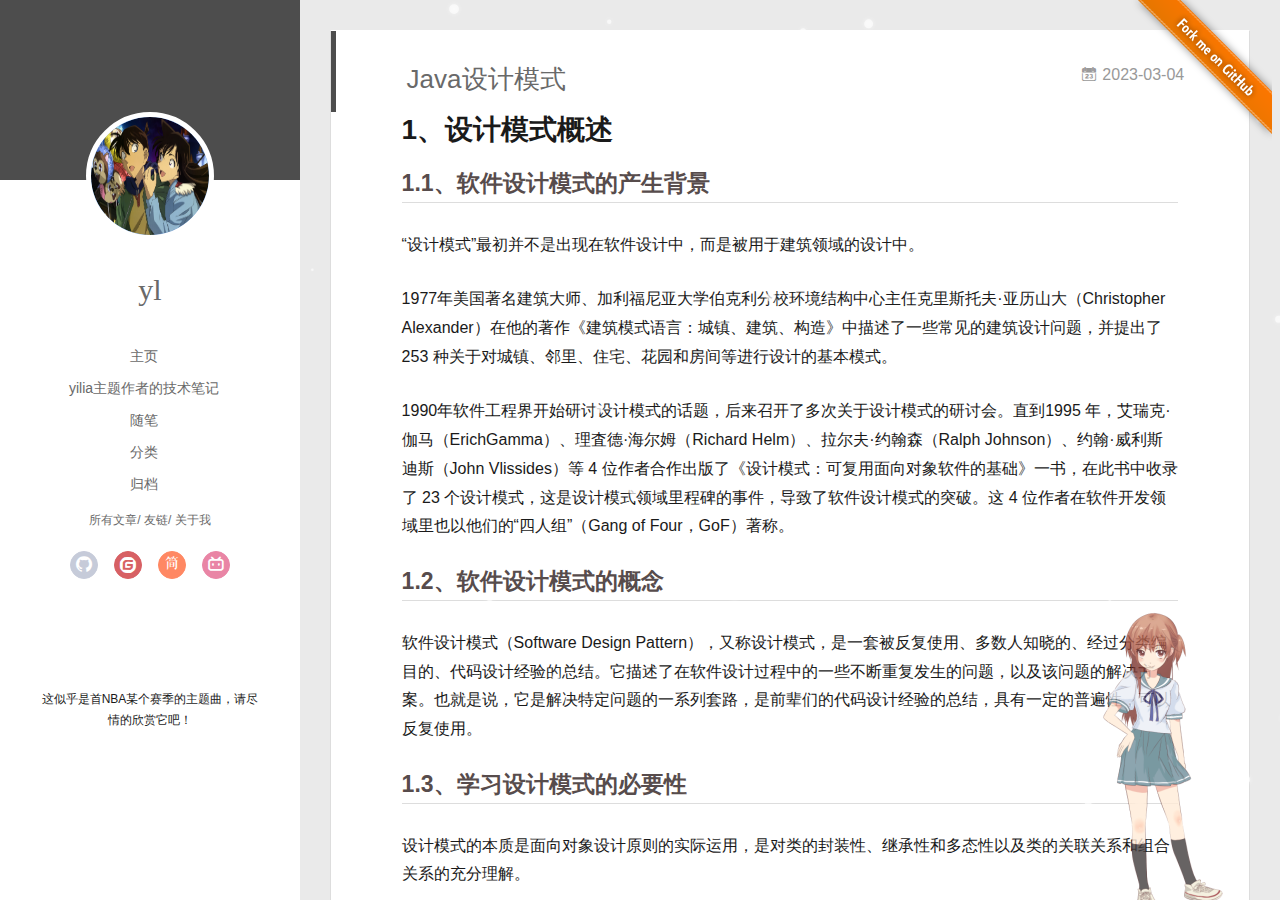
==== commit 22ca4cf2: "Site updated: 2023-03-05 23:04:23" ====
--- a/index.html
+++ b/index.html
@@ -303,8 +303,8 @@
              
 <p>属性&#x2F;方法名称前加的加号和减号表示了这个属性&#x2F;方法的可见性，UML类图中表示可见性的符号有三种：</p>
 <ul>
-<li><img src="http://rr1c5bj5d.hn-bkt.clouddn.com/images/%E8%A1%A8%E7%A4%BA%E7%A7%81%E6%9C%89.png">:表示private</li>
-<li><img src="http://rr1c5bj5d.hn-bkt.clouddn.com/images/%E8%A1%A8%E7%A4%BA%E5%85%AC%E5%BC%80.png">:表示public</li>
+<li><img src="http://rr1c5bj5d.hn-bkt.clouddn.com/images/private.png">:表示private</li>
+<li><img src="http://rr1c5bj5d.hn-bkt.clouddn.com/images/public.png">:表示public</li>
 </ul>
 <p>属性的完整表示方式是：<strong>可见性 名称 ：类型 [ &#x3D; 缺省值]</strong><br>方法的完整表示方式是：<strong>可见性 名称(参数列表) [ ： 返回类型]</strong></p>
 <p>注意：<br>1，中括号中的内容表示是可选的</p>
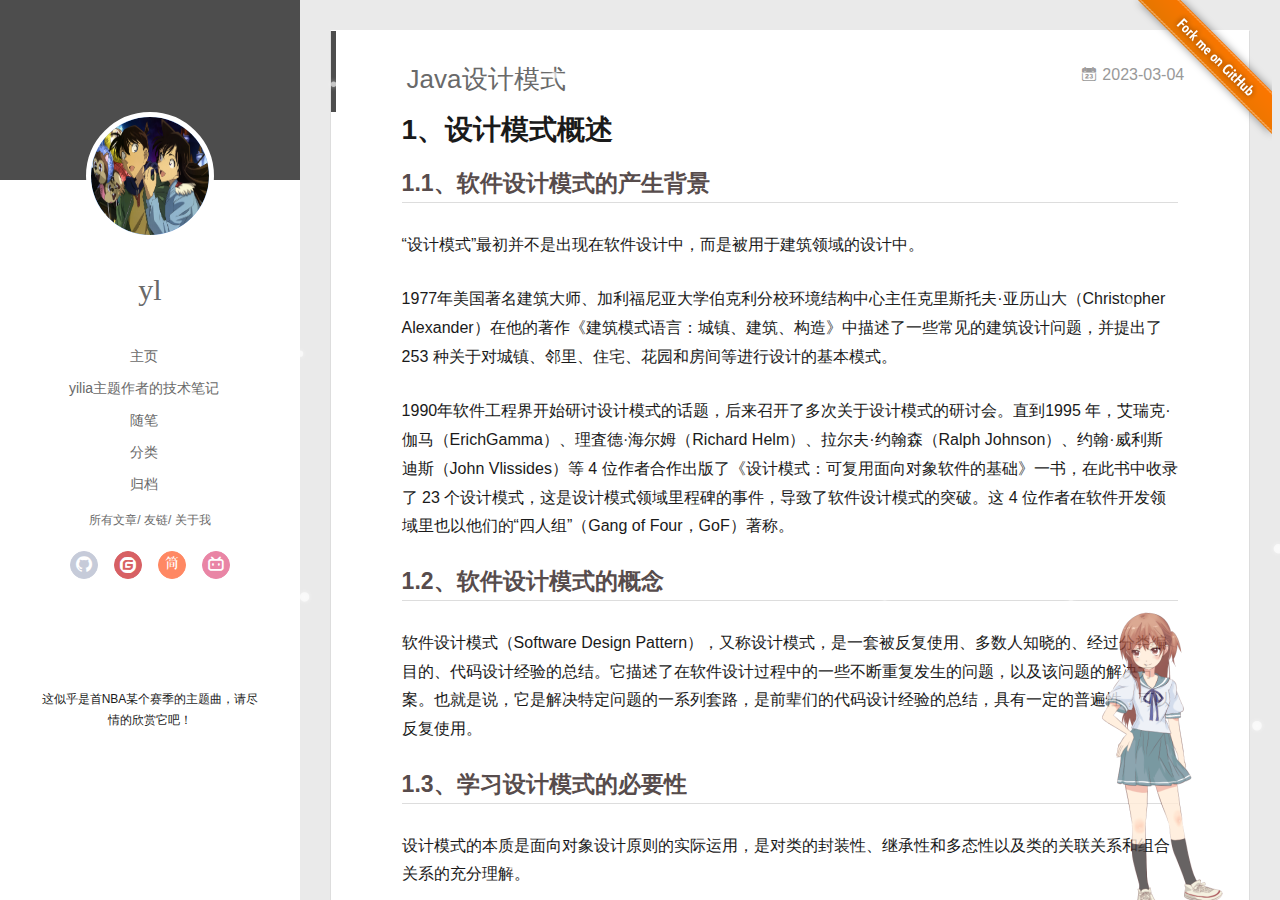
==== commit 04cdd3b7: "Site updated: 2023-03-05 23:05:56" ====
--- a/index.html
+++ b/index.html
@@ -309,7 +309,8 @@
 <p>属性的完整表示方式是：<strong>可见性 名称 ：类型 [ &#x3D; 缺省值]</strong><br>方法的完整表示方式是：<strong>可见性 名称(参数列表) [ ： 返回类型]</strong></p>
 <p>注意：<br>1，中括号中的内容表示是可选的</p>
 <p>​2，也有将类型放在变量名前面，返回值类型放在方法名前面</p>
-<h3 id="2-3-2、类与类之间关系的表示方式"><a href="#2-3-2、类与类之间关系的表示方式" class="headerlink" title="2.3.2、类与类之间关系的表示方式"></a>2.3.2、类与类之间关系的表示方式</h3><h1 id="4、创建者模式"><a href="#4、创建者模式" class="headerlink" title="4、创建者模式"></a>4、创建者模式</h1>
+<h3 id="2-3-2、类与类之间关系的表示方式"><a href="#2-3-2、类与类之间关系的表示方式" class="headerlink" title="2.3.2、类与类之间关系的表示方式"></a>2.3.2、类与类之间关系的表示方式</h3><p>111111</p>
+<h1 id="4、创建者模式"><a href="#4、创建者模式" class="headerlink" title="4、创建者模式"></a>4、创建者模式</h1>
           
         
     <div class="article-info article-info-index">
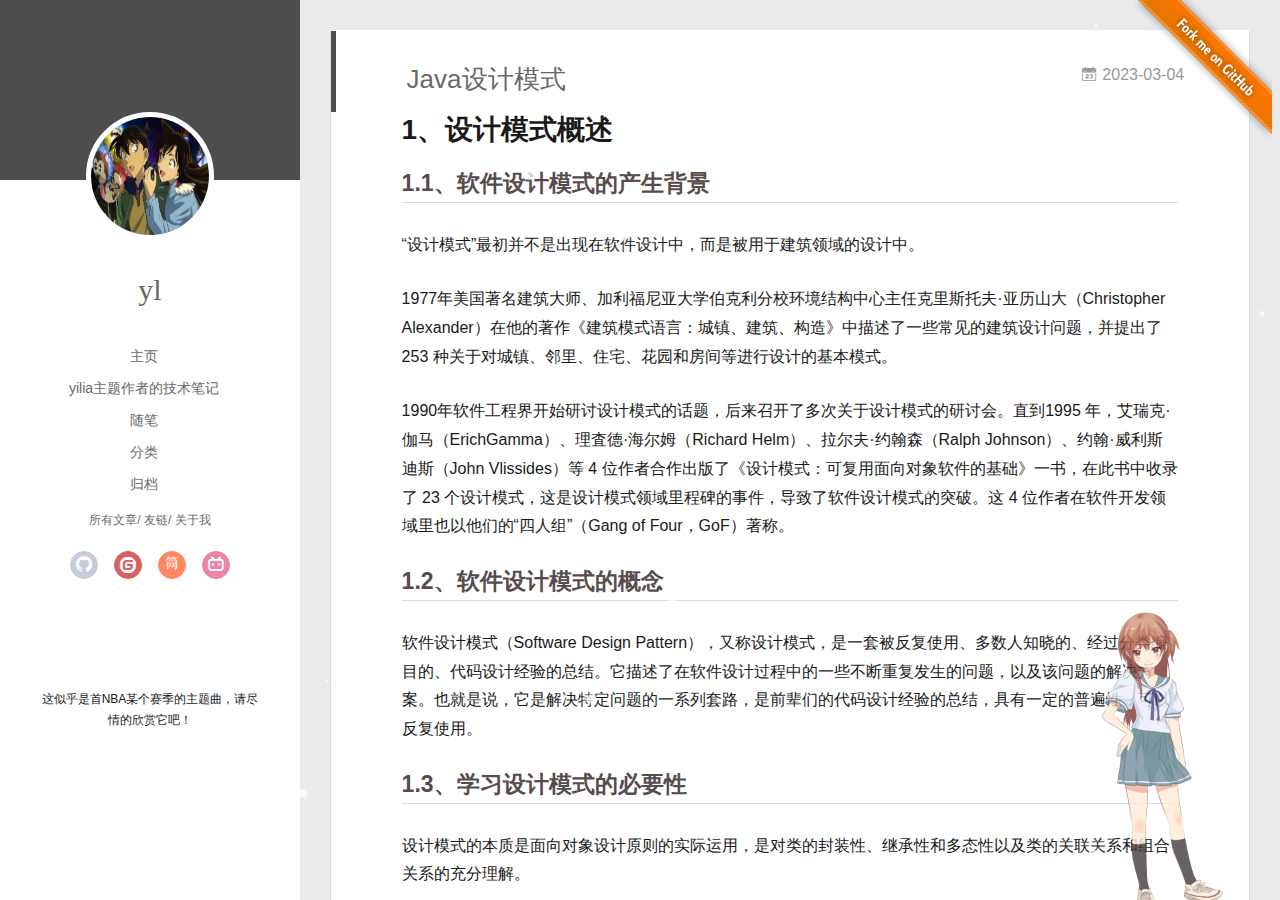
==== commit 367dcbf8: "Site updated: 2023-03-05 23:06:51" ====
--- a/index.html
+++ b/index.html
@@ -309,7 +309,7 @@
 <p>属性的完整表示方式是：<strong>可见性 名称 ：类型 [ &#x3D; 缺省值]</strong><br>方法的完整表示方式是：<strong>可见性 名称(参数列表) [ ： 返回类型]</strong></p>
 <p>注意：<br>1，中括号中的内容表示是可选的</p>
 <p>​2，也有将类型放在变量名前面，返回值类型放在方法名前面</p>
-<h3 id="2-3-2、类与类之间关系的表示方式"><a href="#2-3-2、类与类之间关系的表示方式" class="headerlink" title="2.3.2、类与类之间关系的表示方式"></a>2.3.2、类与类之间关系的表示方式</h3><p>111111</p>
+<h3 id="2-3-2、类与类之间关系的表示方式"><a href="#2-3-2、类与类之间关系的表示方式" class="headerlink" title="2.3.2、类与类之间关系的表示方式"></a>2.3.2、类与类之间关系的表示方式</h3><p>111111111</p>
 <h1 id="4、创建者模式"><a href="#4、创建者模式" class="headerlink" title="4、创建者模式"></a>4、创建者模式</h1>
           
         
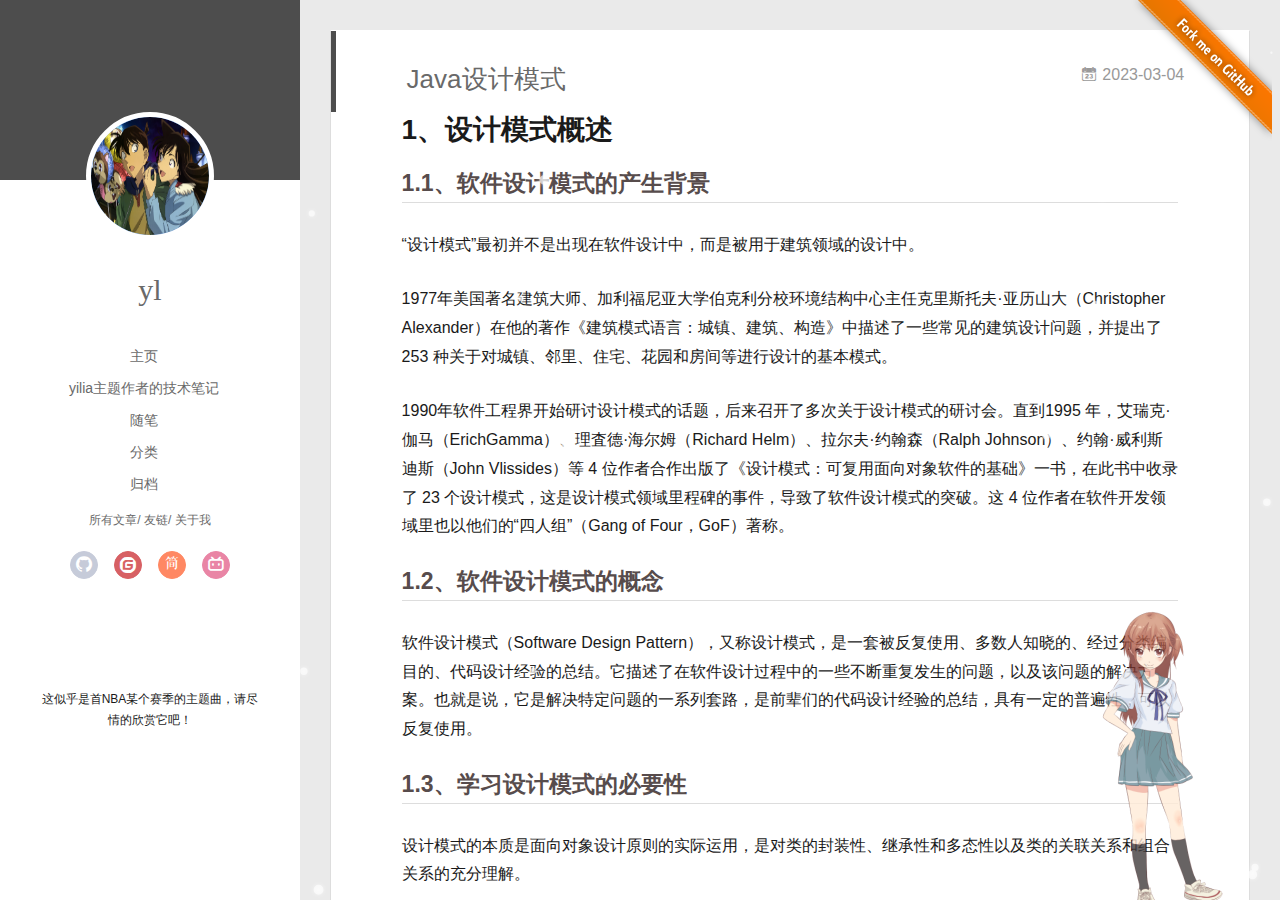
==== commit dd21298f: "Site updated: 2023-03-05 23:08:12" ====
--- a/index.html
+++ b/index.html
@@ -309,7 +309,7 @@
 <p>属性的完整表示方式是：<strong>可见性 名称 ：类型 [ &#x3D; 缺省值]</strong><br>方法的完整表示方式是：<strong>可见性 名称(参数列表) [ ： 返回类型]</strong></p>
 <p>注意：<br>1，中括号中的内容表示是可选的</p>
 <p>​2，也有将类型放在变量名前面，返回值类型放在方法名前面</p>
-<h3 id="2-3-2、类与类之间关系的表示方式"><a href="#2-3-2、类与类之间关系的表示方式" class="headerlink" title="2.3.2、类与类之间关系的表示方式"></a>2.3.2、类与类之间关系的表示方式</h3><p>111111111</p>
+<h3 id="2-3-2、类与类之间关系的表示方式"><a href="#2-3-2、类与类之间关系的表示方式" class="headerlink" title="2.3.2、类与类之间关系的表示方式"></a>2.3.2、类与类之间关系的表示方式</h3><p>111111111111111111111</p>
 <h1 id="4、创建者模式"><a href="#4、创建者模式" class="headerlink" title="4、创建者模式"></a>4、创建者模式</h1>
           
         
